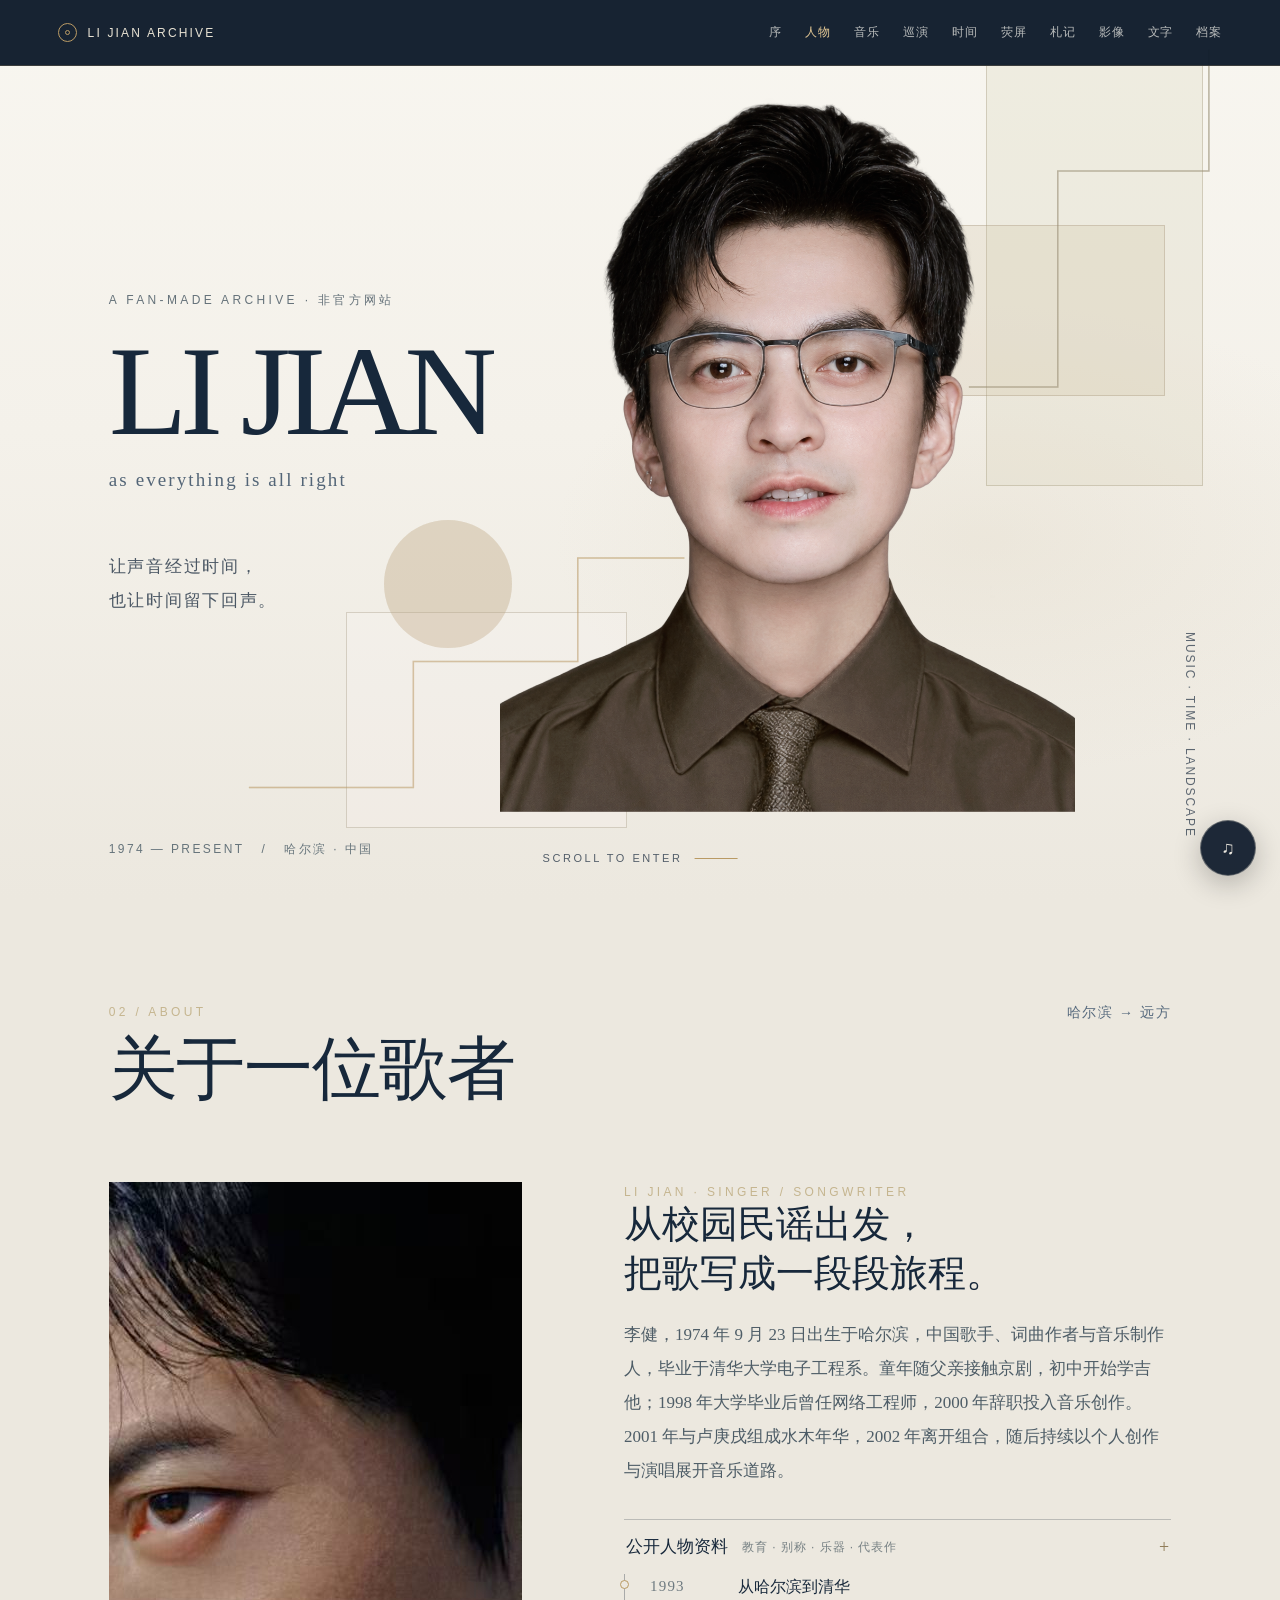
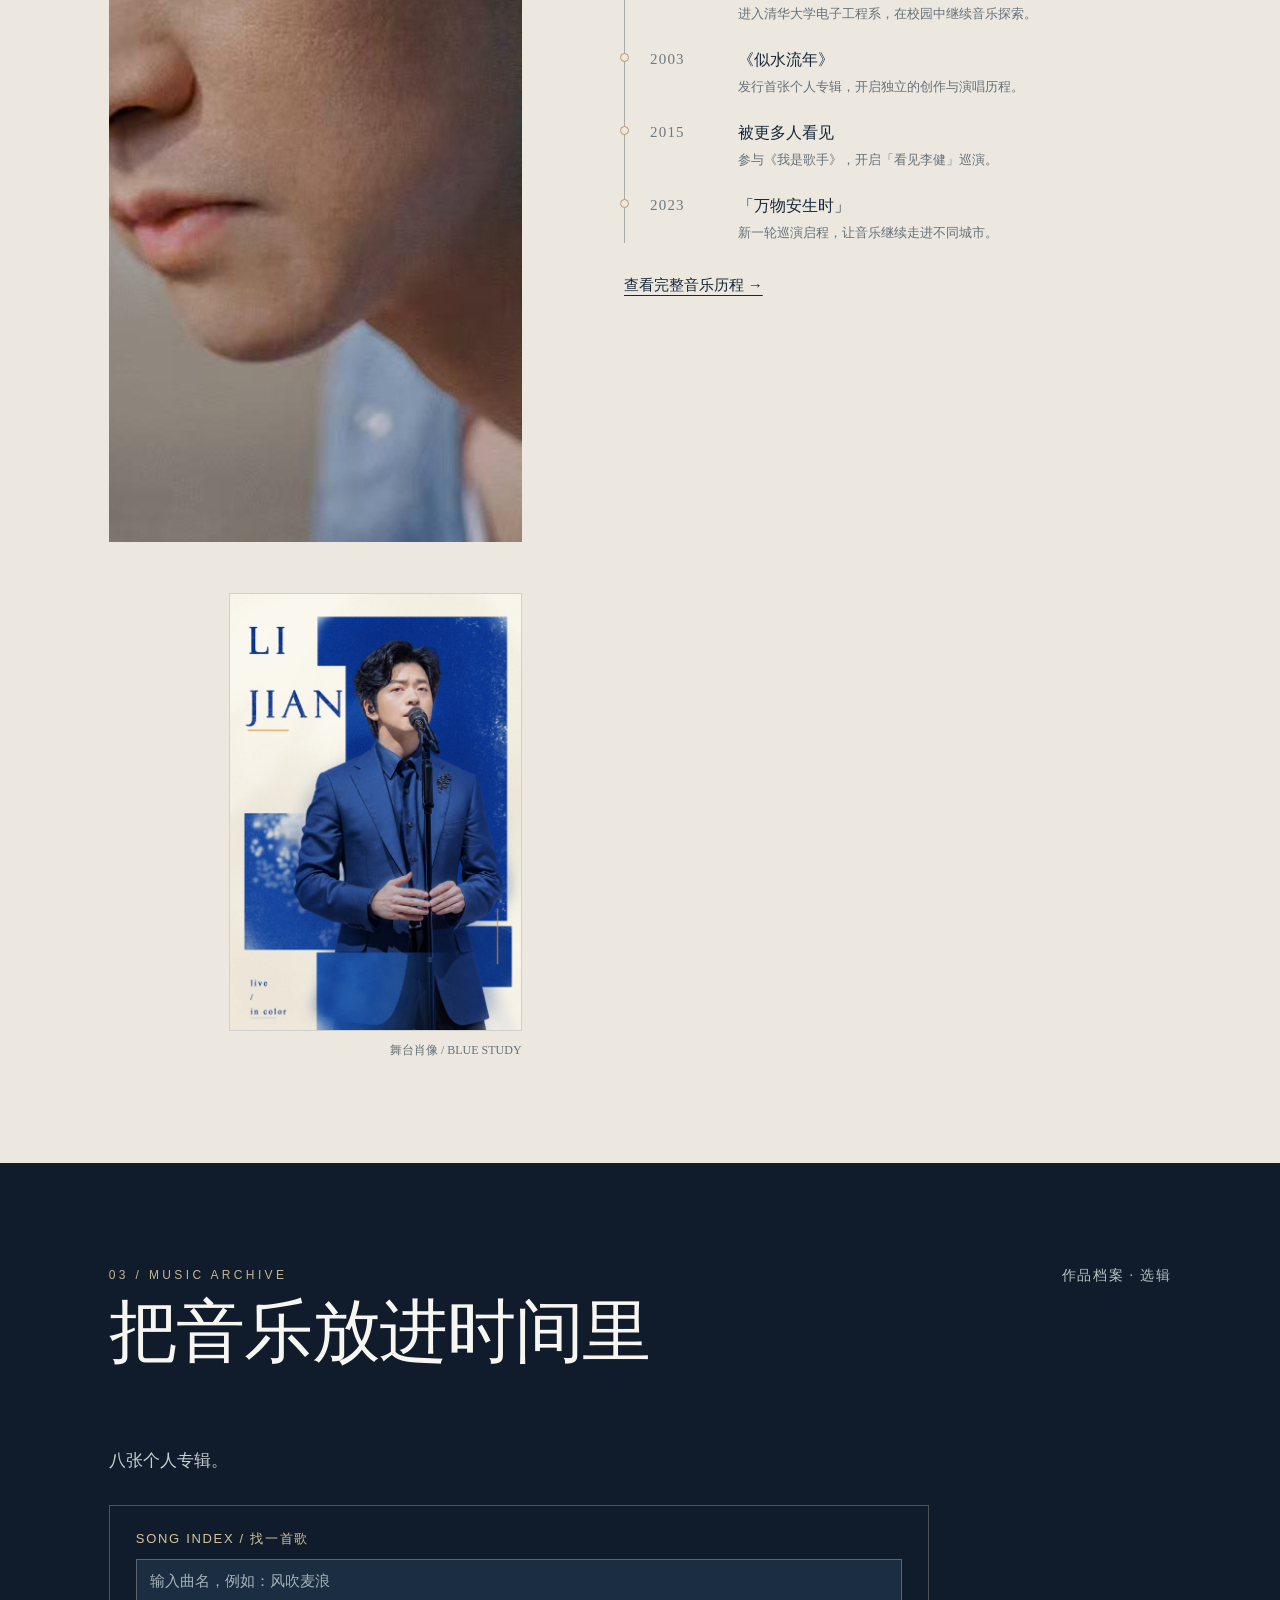
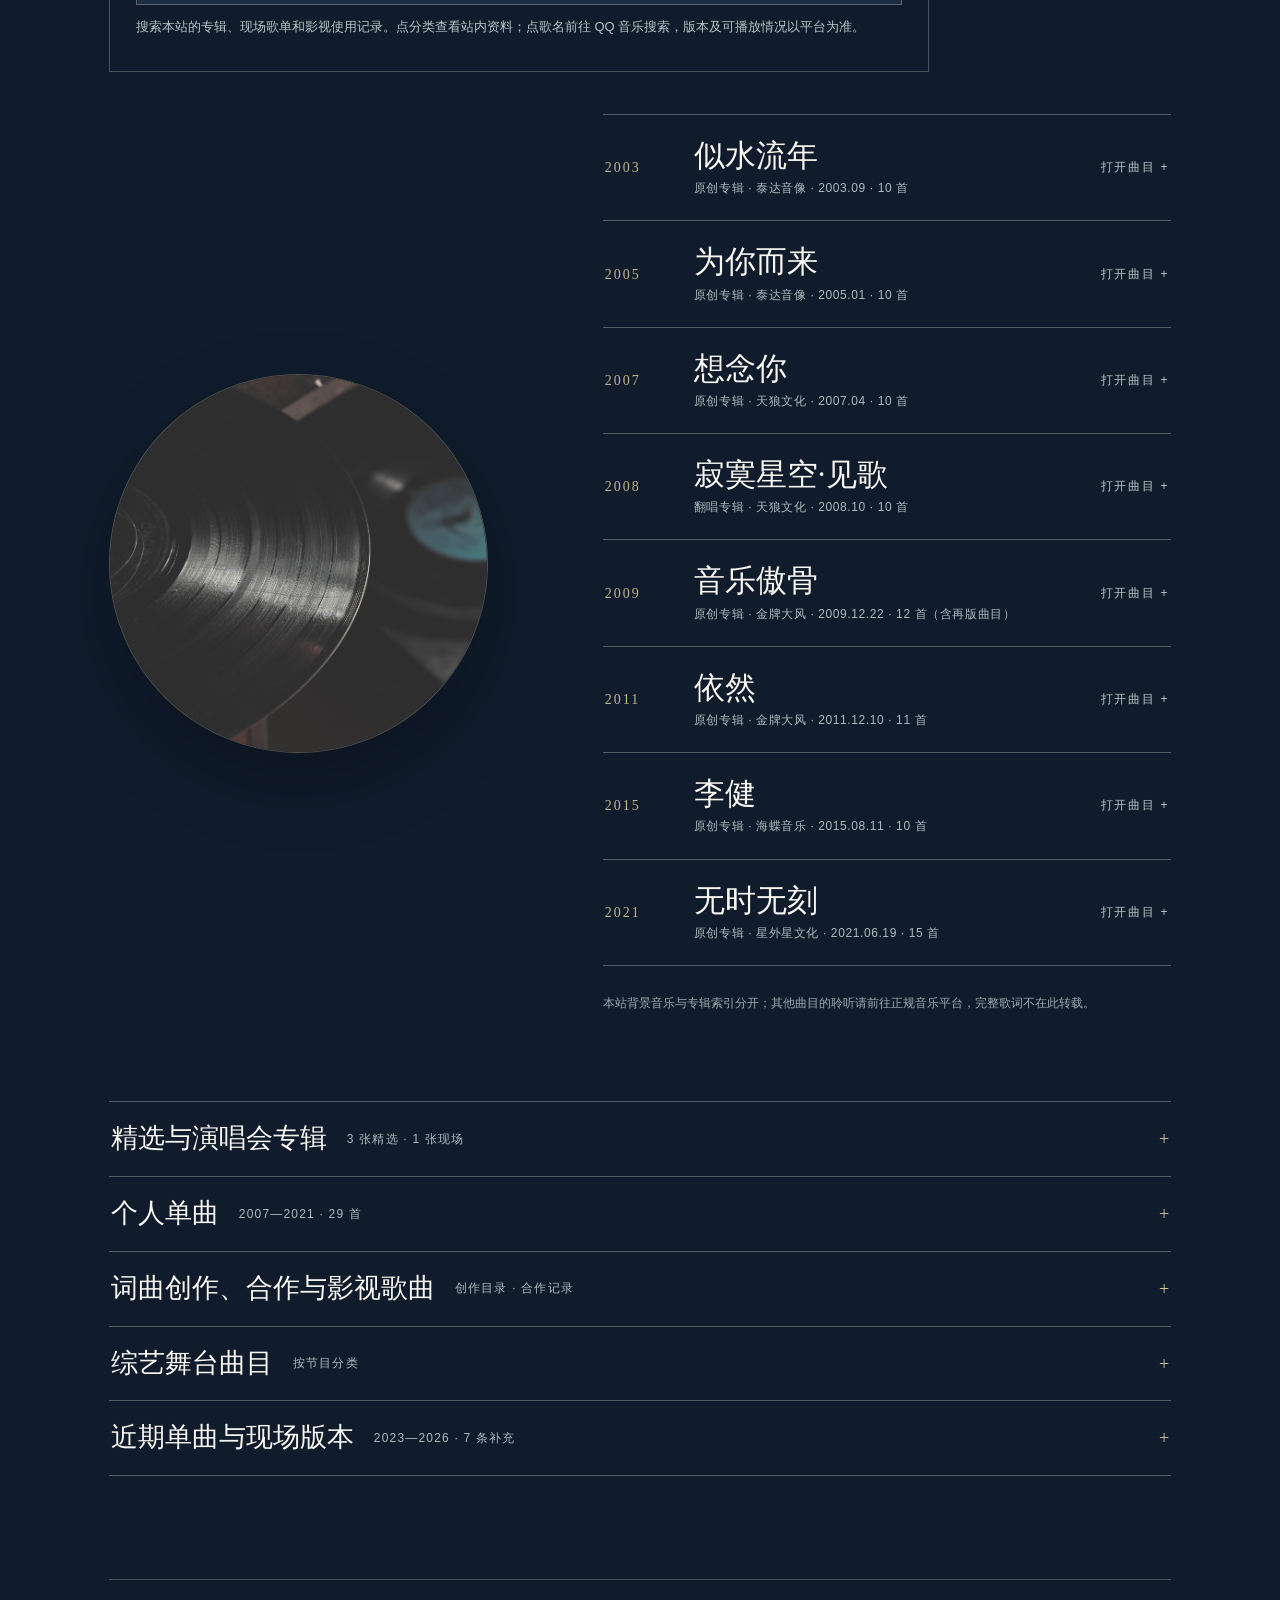
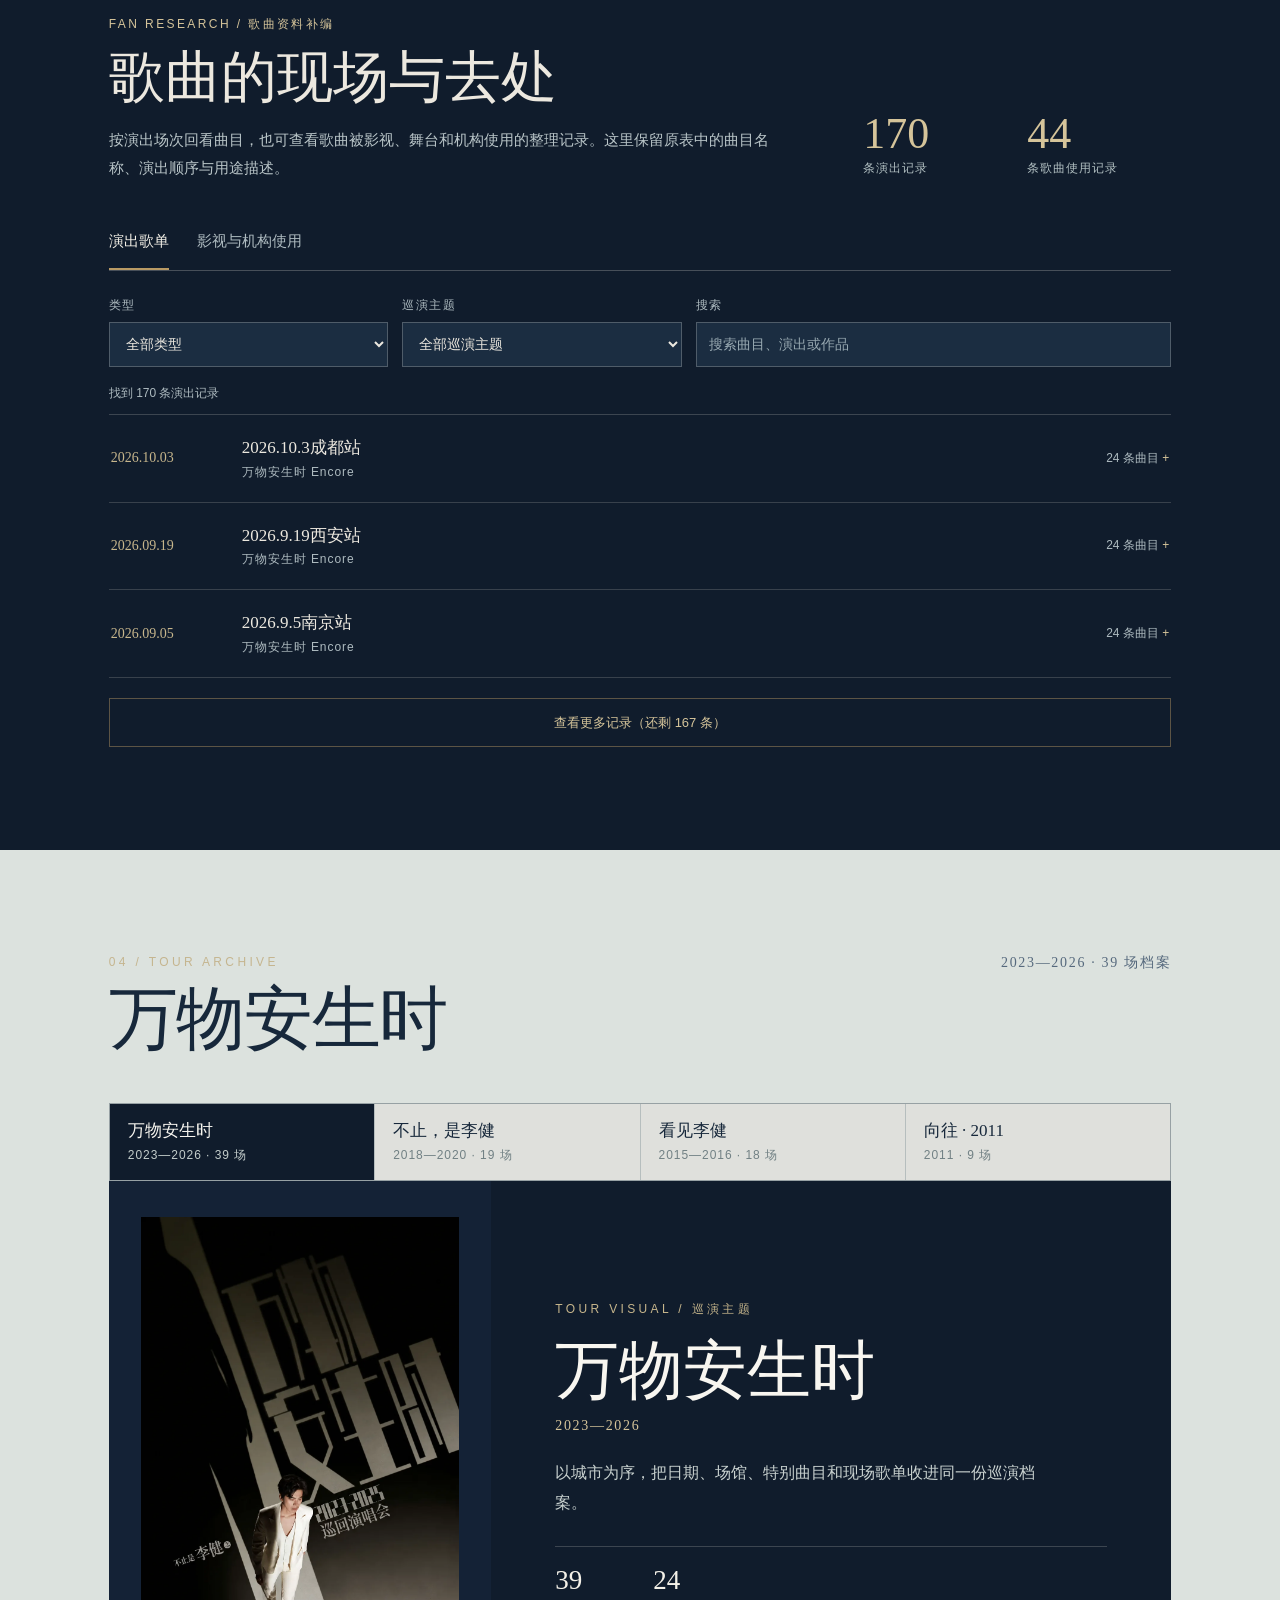
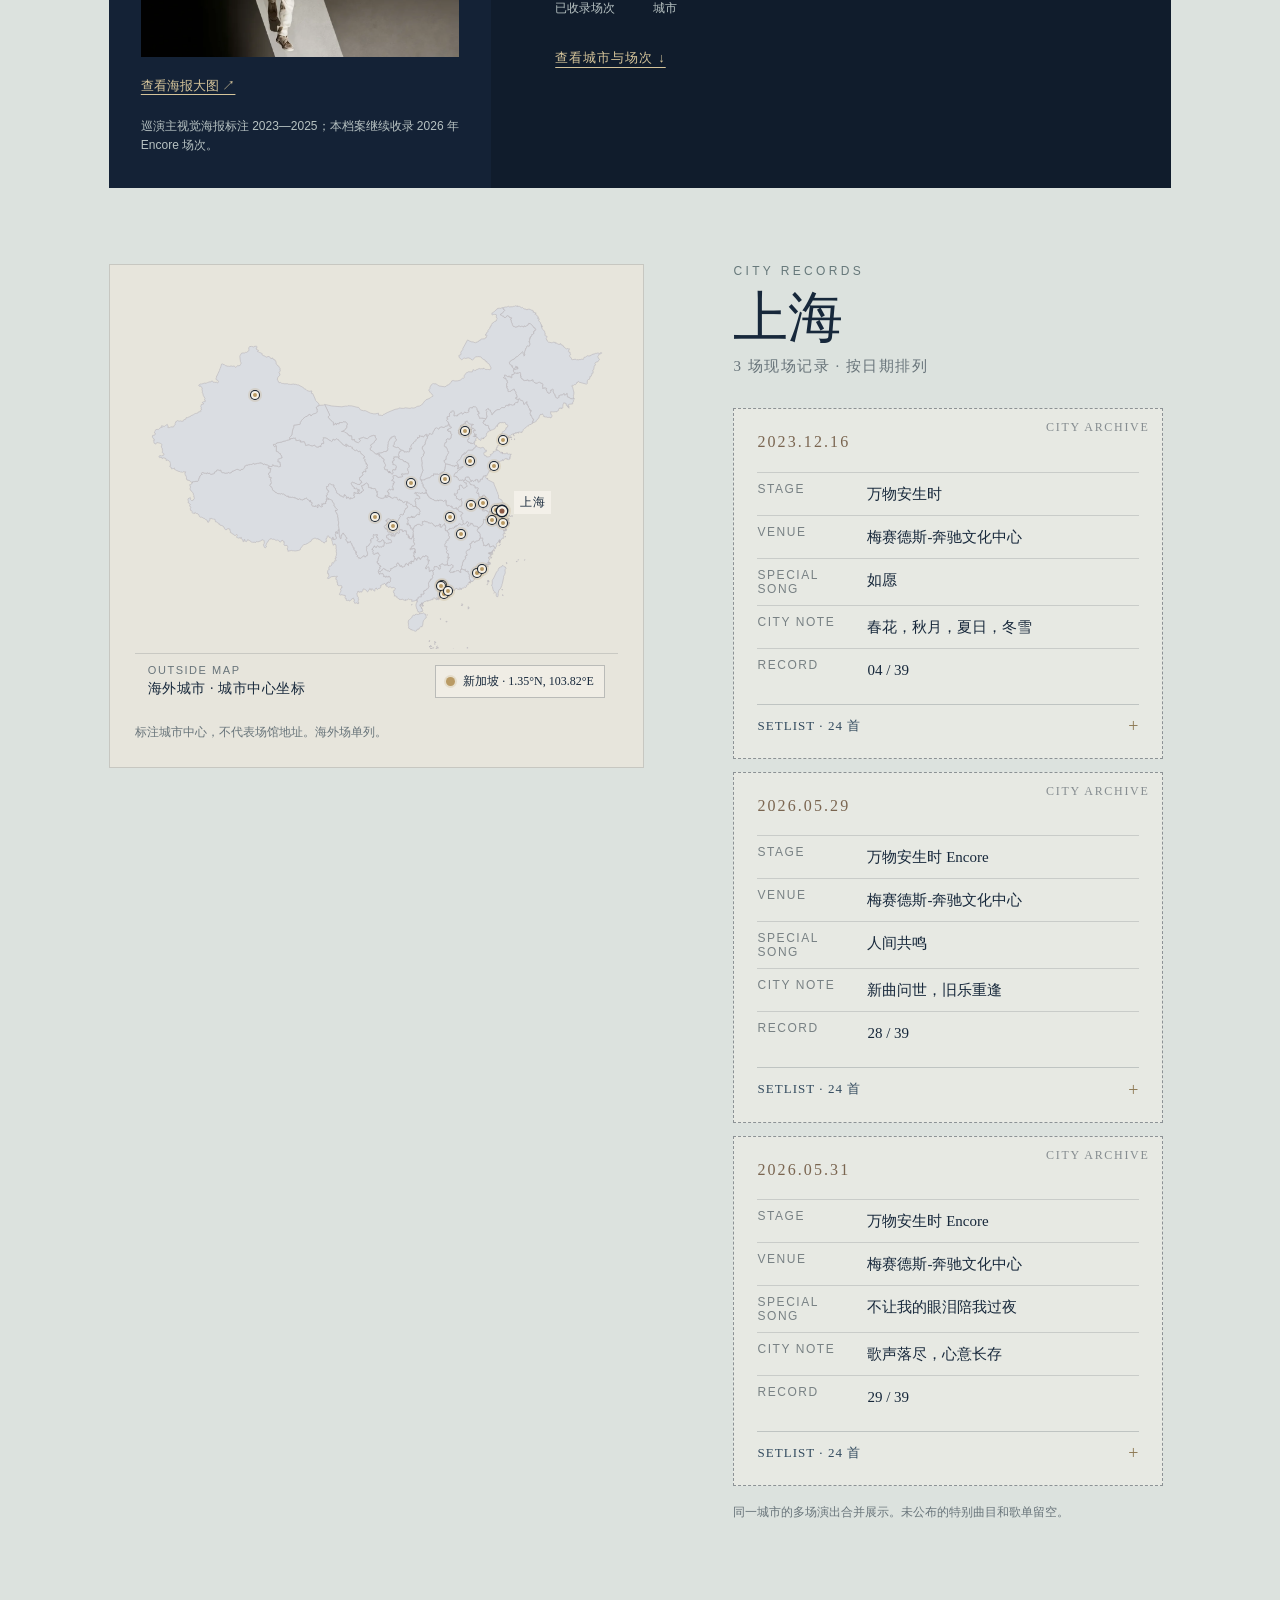
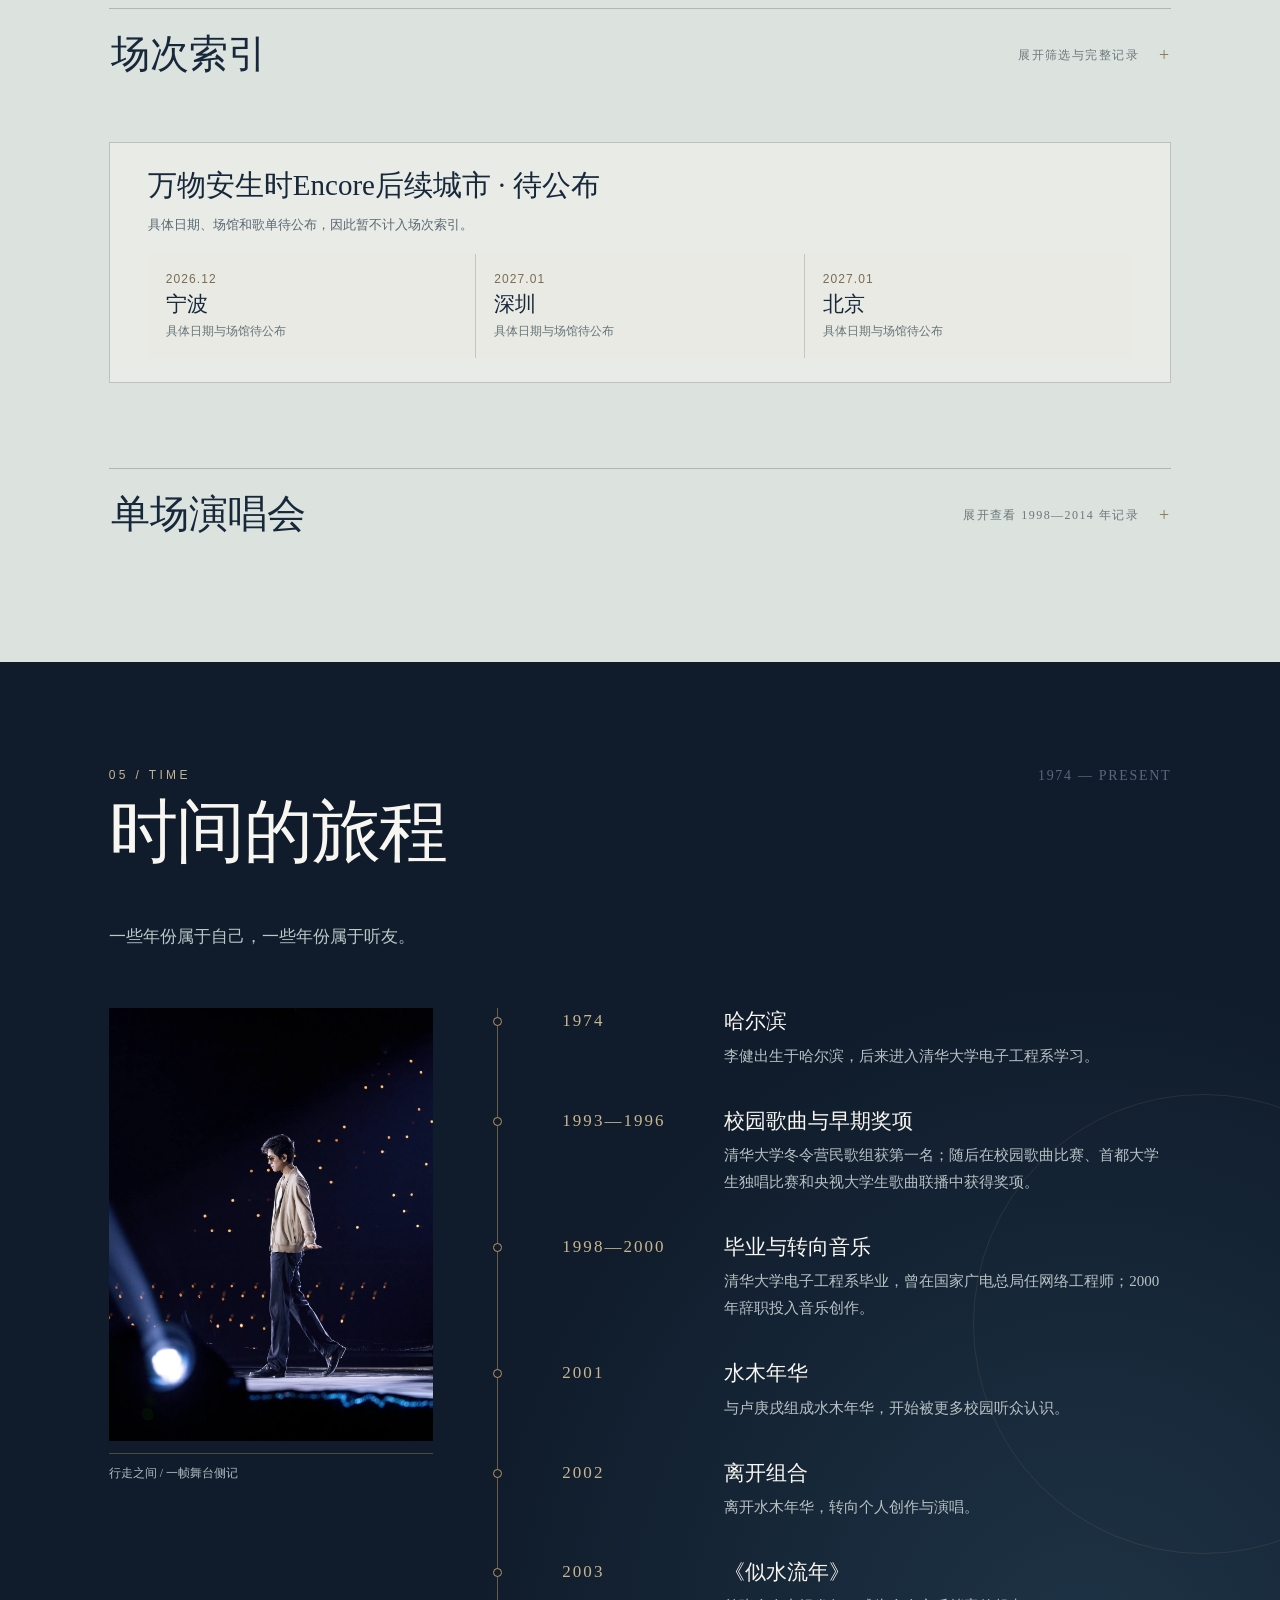
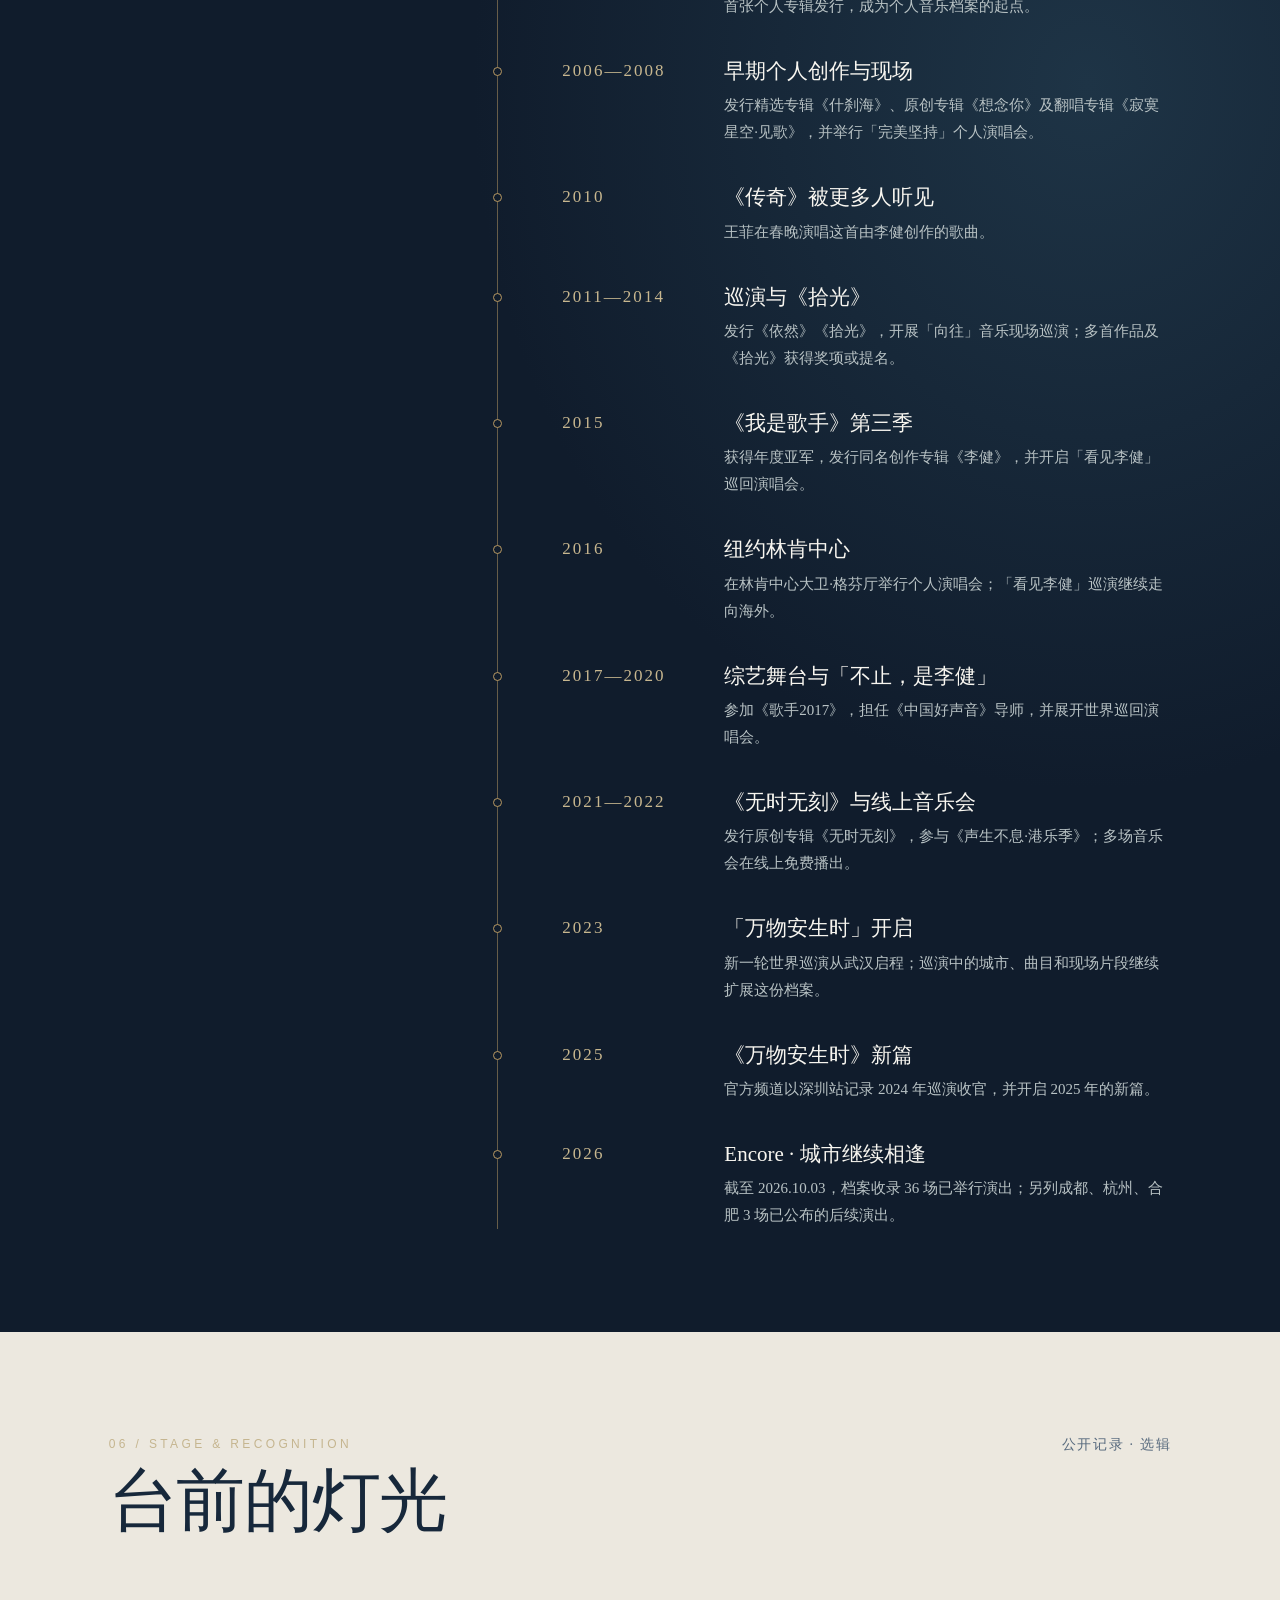
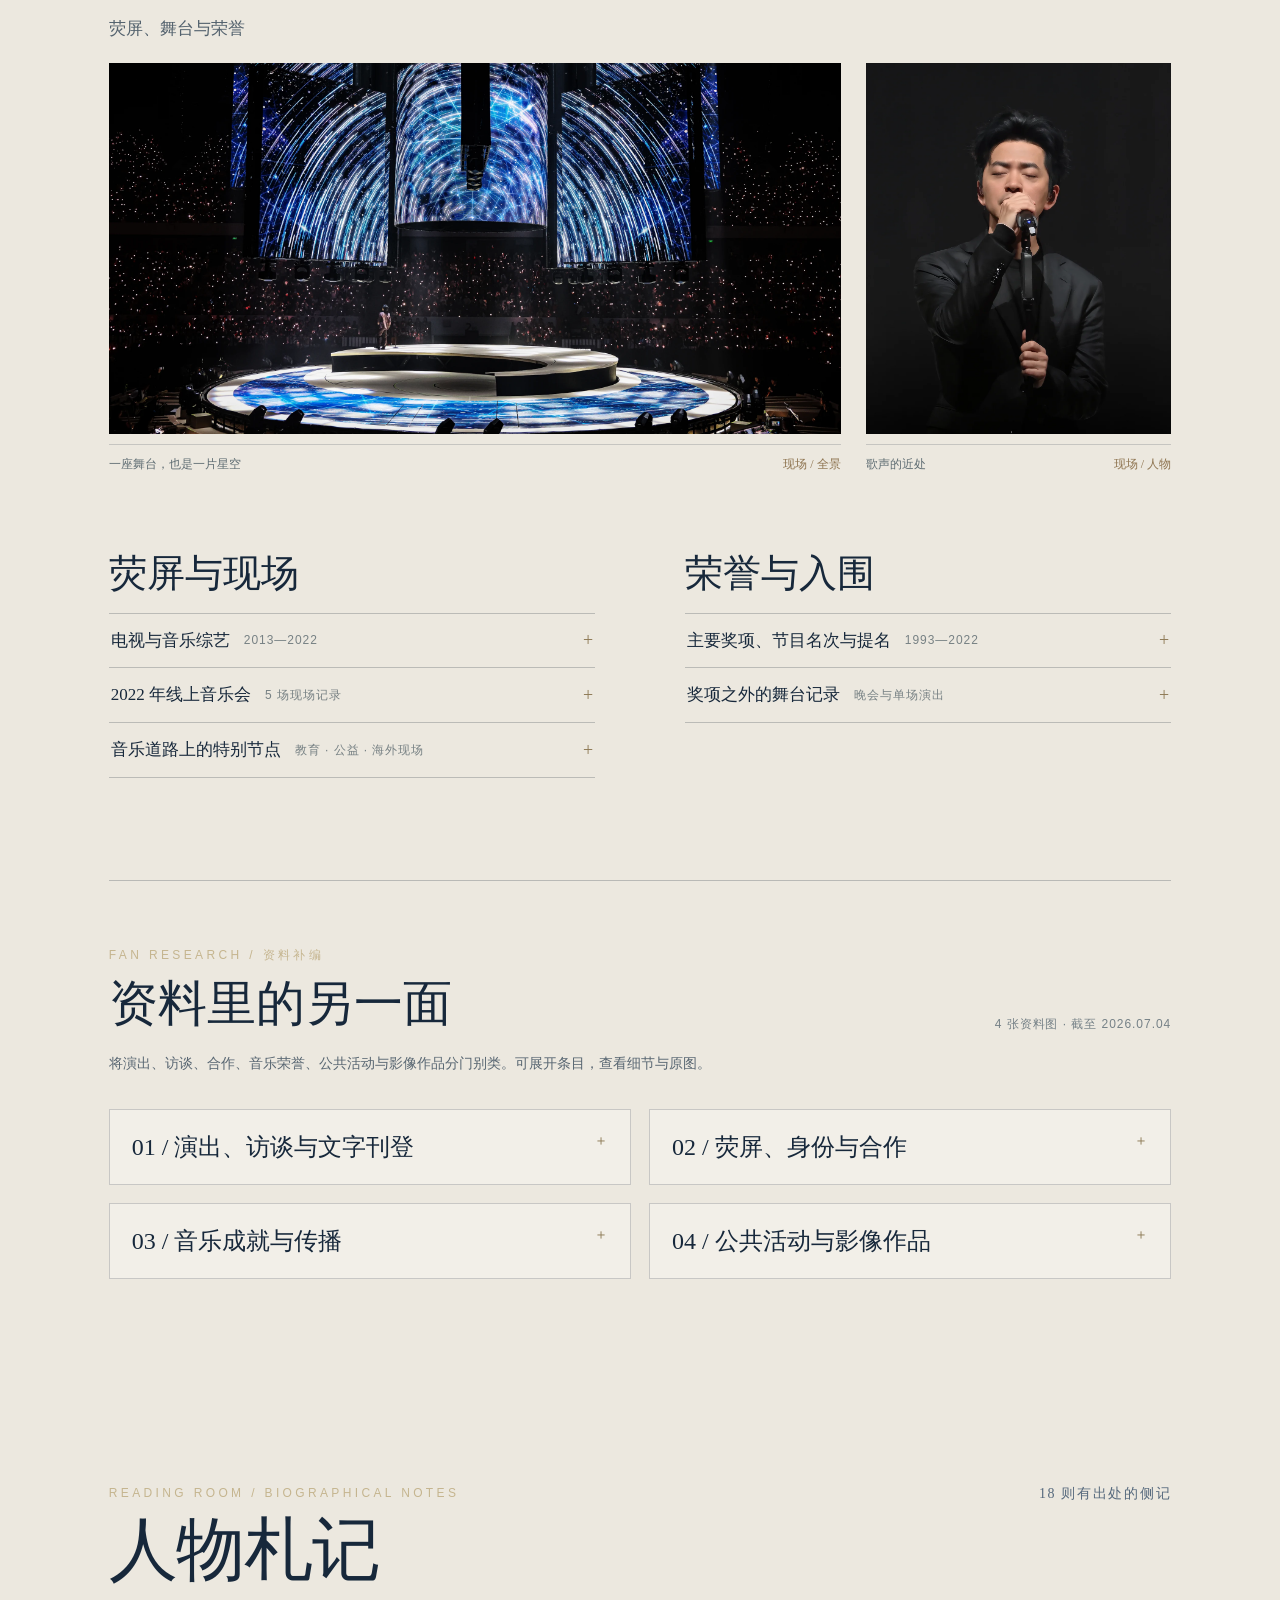
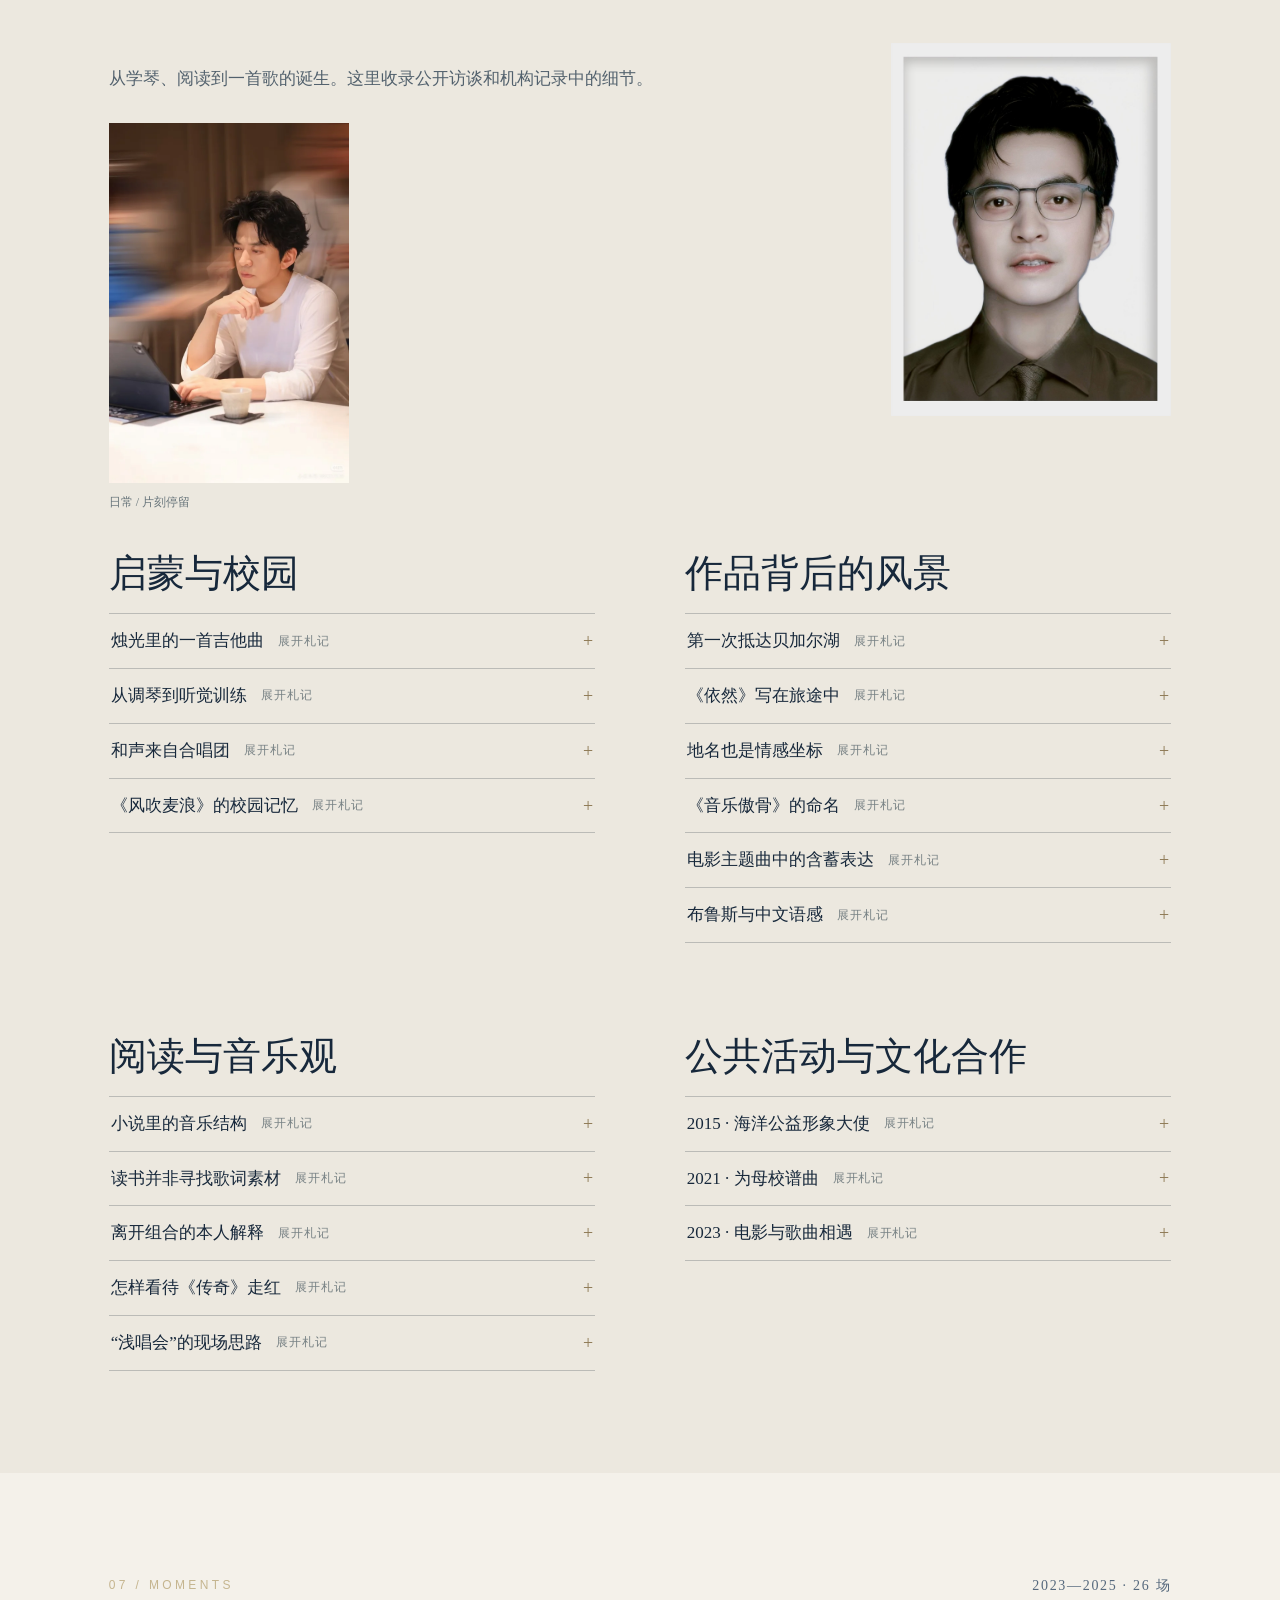
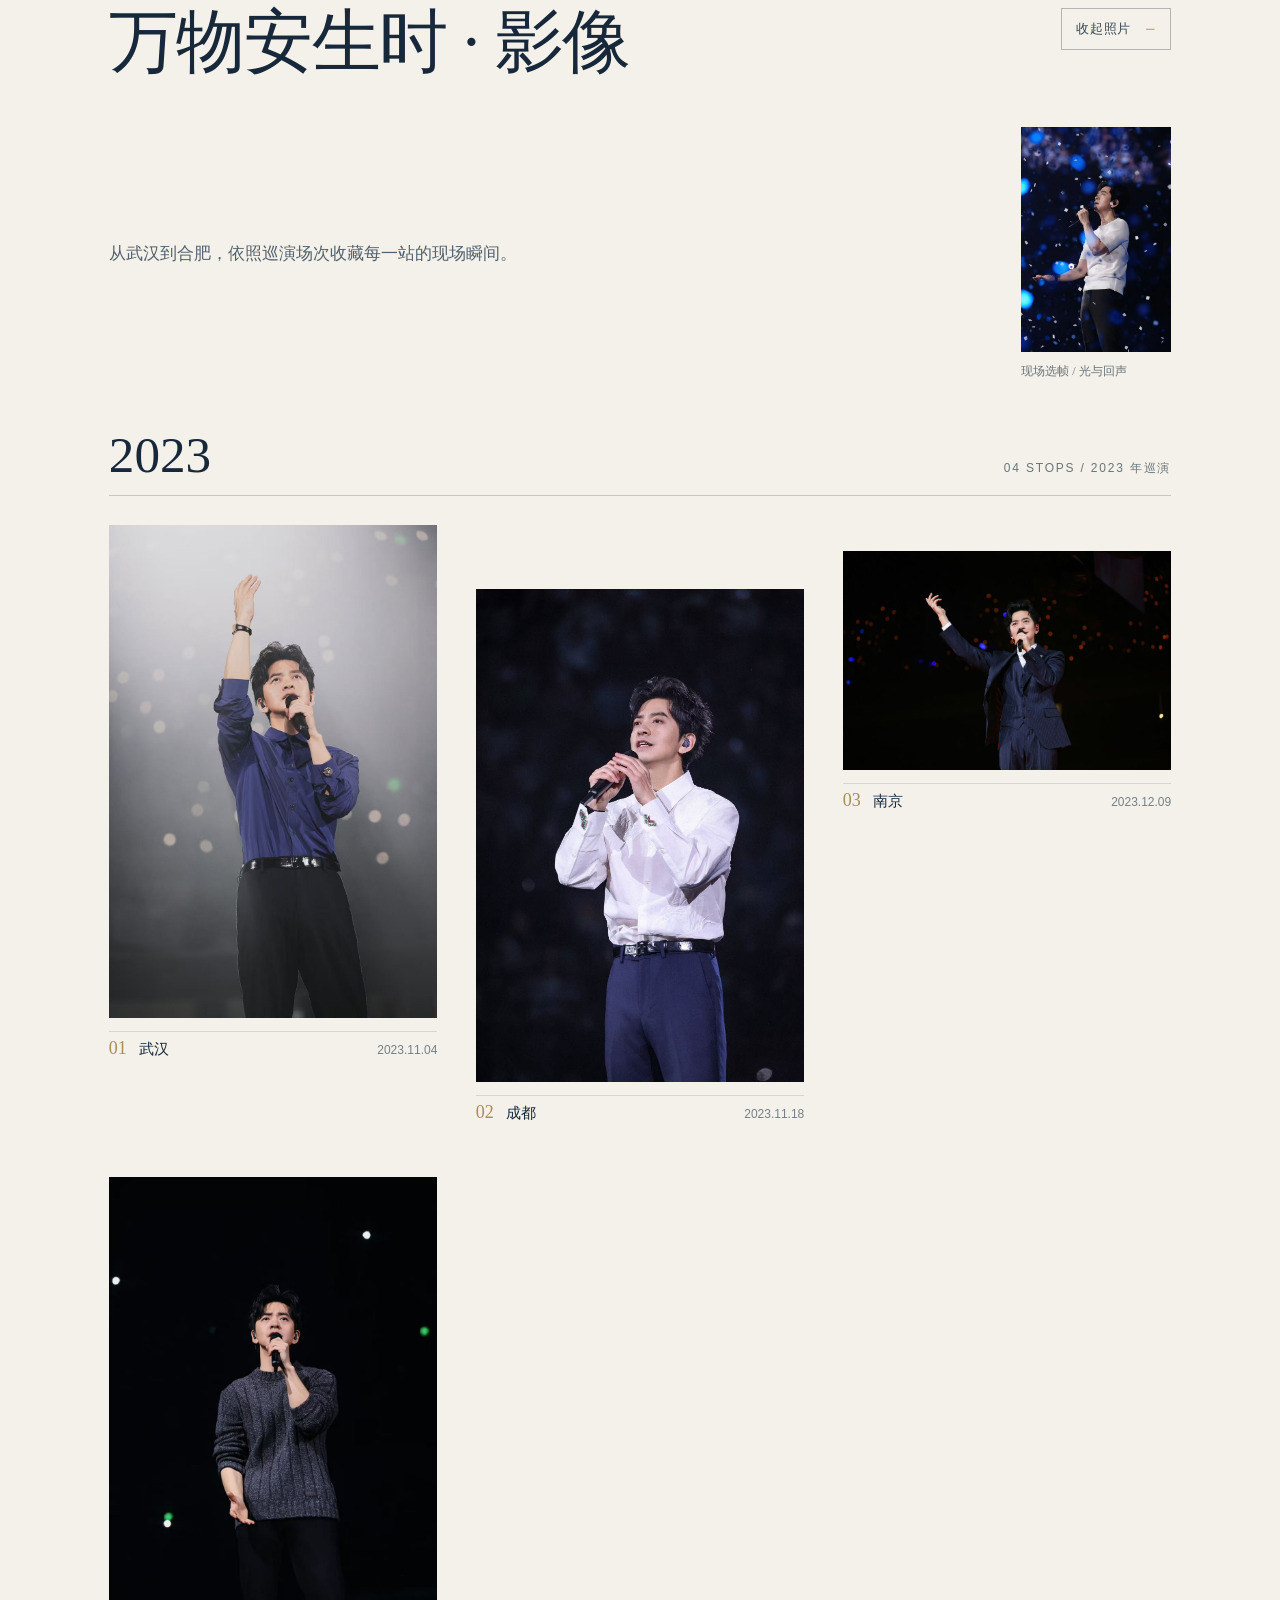
==== site/index.html @ e947bae2 "Replace stage portrait with supplied Xian photo" ====
<!doctype html>
<html lang="zh-CN">
<head>
  <meta charset="utf-8">
  <meta name="viewport" content="width=device-width, initial-scale=1">
  <meta name="theme-color" content="#101c2c">
  <meta name="description" content="李健 · 音乐与时间档案馆。以音乐、时间、城市与影像为线索的非官方档案。">
  <link rel="canonical" href="https://link5268.github.io/li-jian-music-archive/">
  <title>李健 · 音乐与时间档案馆</title>
  <link rel="icon" type="image/svg+xml" href="data:image/svg+xml,%3Csvg xmlns='http://www.w3.org/2000/svg' viewBox='0 0 48 48'%3E%3Crect width='48' height='48' rx='24' fill='%23101c2c'/%3E%3Cpath d='M14 13v22h20M14 24h15' fill='none' stroke='%23d5c49a' stroke-width='2'/%3E%3C/svg%3E">
  <style>
    :root {
      color-scheme: light;
      --night: #101c2c;
      --night-soft: #18283b;
      --blue-gray: #56697d;
      --mist: #8ea5a3;
      --paper: #ece8df;
      --paper-light: #f4f1ea;
      --gold: #b99a64;
      --white: #f8f6f0;
      --ink: #17283b;
      --serif: "Cormorant Garamond", "Bodoni MT", "Times New Roman", "Noto Serif SC", "Songti SC", serif;
      --sans: "Aptos", "Segoe UI", "Noto Sans SC", "Microsoft YaHei", sans-serif;
      --gutter: clamp(24px, 8.5vw, 138px);
      --nav-height: 66px;
    }
    *, *::before, *::after { box-sizing: border-box; }
    html { scroll-behavior: smooth; scroll-padding-top: var(--nav-height); }
    body { margin: 0; color: var(--ink); background: var(--paper); font-family: var(--sans); overflow-x: hidden; }
    img { display: block; max-width: 100%; }
    a { color: inherit; }
    button { font: inherit; }
    :focus-visible { outline: 2px solid var(--gold); outline-offset: 4px; }
    .skip-link { position: fixed; z-index: 120; top: -60px; left: 16px; padding: 12px 16px; background: var(--paper); color: var(--ink); }
    .skip-link:focus { top: 12px; }
    .topline { position: fixed; z-index: 100; top: 0; left: 0; right: 0; min-height: 66px; display: flex; align-items: center; justify-content: space-between; gap: 24px; padding: 0 clamp(18px, 4.5vw, 72px); color: var(--white); background: rgba(16,28,44,.97); border-bottom: 1px solid rgba(185,154,100,.22); }
    .brand { display: inline-flex; align-items: center; gap: 11px; flex: 0 0 auto; color: #e9e3d4; text-decoration: none; font-size: 12px; letter-spacing: .18em; text-transform: uppercase; }
    .brand-mark { position: relative; width: 19px; height: 19px; border: 1px solid var(--gold); border-radius: 50%; }
    .brand-mark::after { content: ""; position: absolute; left: 6px; top: 6px; width: 5px; height: 5px; border: 1px solid var(--gold); border-radius: 50%; }
    .topline nav { display: flex; align-items: center; justify-content: flex-end; gap: clamp(12px, 1.8vw, 27px); overflow-x: auto; scrollbar-width: none; }
    .topline nav::-webkit-scrollbar { display: none; }
    .topline nav a { flex: 0 0 auto; color: rgba(248,246,240,.72); text-decoration: none; font-size: 12px; letter-spacing: .08em; transition: color .25s ease; }
    .topline nav a:hover, .topline nav a[aria-current="location"] { color: #e5c995; }
    .nav-toggle { display: none; }

    .hero { position: relative; isolation: isolate; min-height: 100svh; display: grid; grid-template-columns: 1fr; overflow: hidden; color: var(--ink); background: radial-gradient(ellipse at 77% 60%,rgba(218,207,184,.26),transparent 31%),linear-gradient(180deg,#f8f6f0 0%,#f4f1ea 48%,var(--paper) 100%); }
    .hero::after { display: none; }
    .hero-copy { position: relative; z-index: 3; display: flex; flex-direction: column; justify-content: center; padding: 110px 12px 100px var(--gutter); }
    .eyebrow, .section-kicker { color: #c5b58f; font-size: 12px; letter-spacing: .28em; text-transform: uppercase; }
    .hero h1 { margin: 30px 0 20px; font: 400 clamp(68px,10vw,148px)/.82 var(--serif); letter-spacing: -.055em; }
.hero-title-text {
  display: inline-block;
}

.shared-motion-ready .hero-title-text {
  opacity: 0;
}

.shared-motion-word {
  position: fixed;
  z-index: 120;
  top: 0;
  left: 0;
  margin: 0;
  color: var(--ink);
  white-space: nowrap;
  pointer-events: none;
  transform-origin: top left;
  will-change: transform;
}
    .hero .eyebrow { color: #65727a; }
    .hero-subtitle { margin: 0; color: #536577; font: 300 clamp(16px,1.5vw,19px)/1.7 var(--serif); letter-spacing: .11em; }
    .hero-cn { max-width: 390px; margin: 54px 0 0; color: rgba(23,40,59,.76); font: 300 17px/2 var(--serif); letter-spacing: .1em; }
    .hero-date { position: absolute; bottom: 42px; left: var(--gutter); color: #66747b; font-size: 12px; letter-spacing: .2em; }
    .hero-ornament { position: absolute; z-index: 1; inset: 0; overflow: hidden; pointer-events: none; }
    .hero-ornament svg { position: absolute; inset: 0; width: 100%; height: 100%; }
    .hero-ornament path { fill: none; stroke: rgba(142,129,103,.34); stroke-width: 1.5; vector-effect: non-scaling-stroke; stroke-dasharray: 1; stroke-dashoffset: 1; animation: hero-route-in 1.7s cubic-bezier(.22,.7,.2,1) forwards; }
    .hero-ornament path:nth-child(2) { stroke: rgba(185,154,100,.34); animation-delay: .18s; }
    .hero-ornament__block { position: absolute; display: block; border: 1.5px solid rgba(142,129,103,.18); opacity: 0; animation: hero-block-in 1.2s cubic-bezier(.2,.75,.2,1) forwards; }
    .hero-ornament__block--tall { top: 7%; right: 6%; width: 17%; height: 47%; background: rgba(224,215,196,.19); animation-delay: .08s; }
    .hero-ornament__block--wash { top: 25%; right: 9%; width: 34%; height: 19%; background: rgba(200,185,157,.12); animation-name: hero-block-from-left; animation-delay: .23s; }
    .hero-ornament__block--frame { bottom: 8%; left: 27%; width: 22%; height: 24%; background: rgba(248,246,240,.12); animation-name: hero-block-from-bottom; animation-delay: .32s; }
    .hero-ornament__circle { position: absolute; left: 30%; bottom: 28%; width: clamp(64px,10vw,142px); aspect-ratio: 1; border-radius: 50%; background: rgba(190,168,132,.22); opacity: 0; transform: scale(.62); animation: hero-circle-in 1.25s cubic-bezier(.2,.75,.2,1) .2s forwards; }
    @keyframes hero-route-in { to { stroke-dashoffset: 0; } }
    @keyframes hero-block-in { from { opacity: 0; transform: translateY(-32px); } to { opacity: 1; transform: translateY(0); } }
    @keyframes hero-block-from-left { from { opacity: 0; transform: translateX(-42px); } to { opacity: 1; transform: translateX(0); } }
    @keyframes hero-block-from-bottom { from { opacity: 0; transform: translateY(36px); } to { opacity: 1; transform: translateY(0); } }
    @keyframes hero-circle-in { to { opacity: 1; transform: scale(1); } }
    .hero-photo { position: absolute; z-index: 2; inset: 0; min-height: 100svh; margin: 0; overflow: hidden; }
    .hero-photo::before { content: none; }
    .hero-photo img { position: absolute; inset: auto clamp(9%,16vw,245px) 3% auto; width: auto; height: 85%; max-width: none; object-fit: contain; object-position: right bottom; transform: translateY(-8%); filter: none; }
    .photo-credit { position: absolute; z-index: 3; left: 22px; bottom: 21px; max-width: 76%; color: rgba(248,246,240,.79); font-size: 12px; line-height: 1.6; text-shadow: 0 1px 8px rgba(0,0,0,.7); }
    .photo-credit a { text-underline-offset: 3px; }
    .hero-note { position: absolute; z-index: 3; right: 6.5%; bottom: 62px; color: rgba(23,40,59,.68); font-size: 12px; letter-spacing: .16em; writing-mode: vertical-rl; }
    .scroll-cue { position: absolute; z-index: 4; bottom: 36px; left: 50%; display: flex; align-items: center; gap: 12px; color: rgba(23,40,59,.72); text-decoration: none; font-size: 11px; letter-spacing: .23em; transform: translateX(-50%); }
    .scroll-cue::after { content: ""; width: 43px; height: 1px; background: var(--gold); }

    .archive-section { position: relative; padding: clamp(72px,8vw,112px) var(--gutter); }
    .section-paper { background: var(--paper); }
    .section-light { background: var(--paper-light); }
    .section-night { color: var(--white); background: var(--night); }
    .section-mist { color: var(--ink); background: #dce2de; }
    .section-head { display: flex; align-items: flex-start; justify-content: space-between; gap: 28px; margin-bottom: clamp(40px,6vw,82px); }
    .section-head h2 { margin: 14px 0 0; font: 400 clamp(34px,5.4vw,70px)/1.02 var(--serif); letter-spacing: -.02em; }
    .section-index { flex: 0 0 auto; color: var(--blue-gray); font: 400 14px/1.5 var(--serif); letter-spacing: .12em; }
    .section-night .section-index { color: #b9c4c4; }
    .section-intro { max-width: 620px; color: #52616d; font: 300 17px/1.9 var(--serif); }
    .section-night .section-intro { color: #c7d0d0; }

    .about-grid { display: grid; grid-template-columns: minmax(250px,.86fr) minmax(320px,1.14fr); gap: clamp(36px,8vw,128px); align-items: start; }
    .about-photo-stack { display: grid; gap: clamp(30px,4vw,54px); }
    .about-photo { margin: 0; }
    .about-photo img { width: 100%; aspect-ratio: 4/5; object-fit: cover; object-position: 100% 45%; background: #d3d0c8; }
    .about-editorial { width: min(71%,310px); margin: 0 0 0 auto; }
    .about-editorial img { width: 100%; height: auto; border: 1px solid rgba(16,28,44,.12); }
    .about-editorial figcaption { margin-top: 10px; color: #65717a; font: 12px/1.6 var(--serif); text-align: right; }
    .about-photo figcaption, .moment figcaption { margin-top: 13px; color: #5f6b70; font-size: 12px; line-height: 1.7; }
    .about-copy h3 { margin: 0 0 20px; font: 400 clamp(25px,3vw,38px)/1.3 var(--serif); }
    .about-copy > p { margin: 0 0 31px; color: #4e5d67; font: 300 17px/2 var(--serif); }
    .life-timeline { margin: 0; padding: 0 0 0 25px; border-left: 1px solid rgba(16,28,44,.3); list-style: none; }
    .life-timeline li { position: relative; display: grid; grid-template-columns: 70px 1fr; gap: 18px; padding: 0 0 23px; }
    .life-timeline li:last-child { padding-bottom: 0; }
    .life-timeline li::before { content: ""; position: absolute; left: -30px; top: 6px; width: 9px; height: 9px; border: 1px solid var(--gold); border-radius: 50%; background: var(--paper); }
    .life-timeline time { color: #6e7a80; font: 400 15px/1.6 var(--serif); letter-spacing: .08em; }
    .life-timeline strong { display: block; color: var(--ink); font: 400 16px/1.6 var(--serif); }
    .life-timeline span { display: block; margin-top: 3px; color: #65717a; font-size: 13px; line-height: 1.65; }
    .life-timeline-link { display: inline-flex; align-items: center; min-height: 44px; margin-top: 20px; color: var(--ink); font: 15px/1.6 var(--serif); text-underline-offset: 5px; }

    .music-layout { display: grid; grid-template-columns: minmax(245px,.8fr) minmax(360px,1.2fr); gap: clamp(42px,9vw,140px); align-items: center; }
    .vinyl-figure { margin: 0; }
    .vinyl-frame { width: min(100%,410px); aspect-ratio: 1; margin: 0 auto; overflow: hidden; border: 1px solid rgba(185,154,100,.35); border-radius: 50%; background: #172638; box-shadow: 0 28px 70px rgba(0,0,0,.25); }
    .vinyl-frame img { width: 100%; height: 100%; object-fit: cover; object-position: 8% 50%; border-radius: inherit; }
    .vinyl-figure figcaption { max-width: 420px; margin: 18px auto 0; color: #9eaaae; font-size: 12px; line-height: 1.7; text-align: center; }
    .vinyl-figure a { color: #d5c49a; }
    .music-layout:has(.album-detail:hover) .vinyl-frame img, .vinyl-frame:hover img { animation: slow-turn 16s linear infinite; }
    @keyframes slow-turn { to { transform: rotate(360deg); } }
    .album-archive { min-width: 0; border-top: 1px solid rgba(236,232,223,.3); }
    .album-detail { border-bottom: 1px solid rgba(236,232,223,.3); }
    .album-detail summary { display: grid; grid-template-columns: 72px minmax(0,1fr) auto; align-items: center; gap: 17px; padding: 22px 2px; cursor: pointer; list-style: none; }
    .album-detail summary > span { min-width: 0; }
    .album-detail summary::-webkit-details-marker { display: none; }
    .album-year { color: #c2b38f; font: 400 14px/1.5 var(--serif); letter-spacing: .14em; }
    .album-title { display: block; overflow-wrap: anywhere; color: var(--white); font: 400 clamp(20px,2.6vw,31px)/1.2 var(--serif); }
    .album-kind { display: block; margin-top: 5px; color: #aeb9bd; font-size: 12px; line-height: 1.6; letter-spacing: .05em; }
    .album-toggle { color: #b9c4c4; font-size: 12px; letter-spacing: .14em; white-space: nowrap; }
    .album-detail[open] .album-toggle::after { content: " −"; }
    .album-detail:not([open]) .album-toggle::after { content: " +"; }
    .track-list { display: grid; grid-template-columns: 1fr 1fr; column-gap: 30px; margin: 0; padding: 2px 0 23px; list-style: none; }
    .track-list li { display: flex; gap: 11px; padding: 8px 0; color: #d7dcda; border-bottom: 1px solid rgba(236,232,223,.11); font: 300 15px/1.5 var(--serif); }
    .track-list li span { color: #8ea5a3; font-size: 12px; }
    .album-link { display: inline-block; margin: 0 0 25px; color: #d5c49a; font-size: 12px; text-underline-offset: 4px; }
    .rights-note { margin: 27px 0 0; color: #9eaaae; font-size: 12px; line-height: 1.7; }
    .music-additions { margin-top: clamp(50px,7vw,88px); border-top: 1px solid rgba(236,232,223,.3); }
    .music-fold { border-bottom: 1px solid rgba(236,232,223,.3); }
    .music-fold > summary { display: flex; align-items: center; gap: 20px; padding: 20px 2px; color: var(--white); cursor: pointer; list-style: none; }
    .music-fold > summary::-webkit-details-marker { display: none; }
    .music-fold > summary::after { content: "+"; margin-left: auto; color: #d5c49a; font: 18px/1 var(--serif); }
    .music-fold[open] > summary::after { content: "−"; }
    .music-fold > summary strong { font: 400 clamp(19px,2.2vw,27px)/1.25 var(--serif); }
    .music-fold > summary span { color: #aeb9bd; font-size: 12px; letter-spacing: .1em; }
    .music-fold-content { padding: 0 0 25px; color: #d7dcda; font: 300 14px/1.8 var(--serif); }
    .music-fold-content h3 { margin: 24px 0 8px; color: #d5c49a; font: 400 17px/1.5 var(--serif); }
    .music-fold-content h3:first-child { margin-top: 0; }
    .music-grid-records { display: grid; grid-template-columns: repeat(2,minmax(0,1fr)); gap: 24px 38px; }
    .music-record { padding-top: 11px; border-top: 1px solid rgba(236,232,223,.18); }
    .music-record strong { color: var(--white); font: 400 17px/1.5 var(--serif); }
    .music-record small { display: block; margin: 3px 0 8px; color: #aeb9bd; font: 12px/1.5 var(--sans); }
    .music-record ol { margin: 0; padding-left: 22px; columns: 2; column-gap: 24px; }
    .music-record li { break-inside: avoid; padding: 2px 0; }
    .archive-lines { margin: 0; padding: 0; list-style: none; }
    .archive-lines li { display: grid; grid-template-columns: 98px minmax(130px,.7fr) minmax(0,1.3fr); gap: 15px; padding: 7px 0; border-bottom: 1px solid rgba(236,232,223,.12); }
    .archive-lines time { color: #aeb9bd; font-size: 12px; }
    .archive-lines strong { color: var(--white); font-weight: 400; }
    .archive-lines span { color: #bfc8c6; }
    .stage-song-list { display: grid; grid-template-columns: repeat(2,minmax(0,1fr)); gap: 5px 30px; margin: 0; padding: 0; list-style: none; }
    .stage-song-list li { padding: 5px 0; border-bottom: 1px solid rgba(236,232,223,.12); }

    .tour-layout { display: grid; grid-template-columns: minmax(320px,1.1fr) minmax(280px,.9fr); gap: clamp(35px,7vw,105px); align-items: start; }
    .map-card { position: relative; margin: 0; padding: 25px; background: #e7e5dc; border: 1px solid rgba(16,28,44,.15); }
    .map-stage { position: relative; width: 100%; max-width: 560px; aspect-ratio: 1000/744; margin: 0 auto; }
    .map-base { position: absolute; inset: 0; width: 100%; height: 100%; object-fit: contain; opacity: .82; filter: sepia(.08) hue-rotate(165deg) saturate(.7); }
    .city-pin { position: absolute; z-index: 2; left: var(--x); top: var(--y); display: grid; place-items: center; width: 36px; height: 36px; padding: 0; border: 0; color: var(--ink); background: transparent; cursor: pointer; transform: translate(-50%,-50%); }
    .city-pin .pin-dot { width: 8px; height: 8px; border: 2px solid #f6f1e6; border-radius: 50%; background: var(--gold); box-shadow: 0 0 0 1px var(--night), 0 0 0 3px rgba(185,154,100,.2); transition: transform .2s ease, background .2s ease; }
    .city-pin[aria-pressed="true"] { z-index: 5; }
    .city-pin[aria-pressed="true"] .pin-dot, .city-pin:hover .pin-dot { transform: scale(1.28); background: #8b5946; }
    .city-pin .pin-label { position: absolute; left: calc(50% + var(--label-x,12px)); top: calc(50% + var(--label-y,-10px)); padding: 3px 6px; color: var(--ink); background: rgba(244,241,234,.96); font-size: 12px; letter-spacing: .04em; white-space: nowrap; opacity: 0; transform: translateY(3px); transition: opacity .18s ease, transform .18s ease; pointer-events: none; }
    .map-city-picker { display: none; }
    .city-pin[aria-pressed="true"] .pin-label, .city-pin:hover .pin-label, .city-pin:focus-visible .pin-label { opacity: 1; transform: translateY(0); }
    .city-pin:focus-visible { outline: 2px solid var(--night); outline-offset: 5px; }
    .map-card figcaption { display: flex; justify-content: space-between; gap: 15px; margin-top: 15px; color: #68747a; font-size: 12px; line-height: 1.6; }
    .map-card figcaption a { text-underline-offset: 3px; }
    .tour-themes { display: grid; grid-template-columns: repeat(4,minmax(0,1fr)); gap: 1px; margin: -28px 0 0; background: rgba(16,28,44,.18); border: 1px solid rgba(16,28,44,.18); }
    .tour-theme { min-height: 76px; display: flex; flex-direction: column; justify-content: center; gap: 6px; padding: 15px 18px; border: 0; color: var(--ink); background: rgba(244,241,234,.68); text-align: left; cursor: pointer; transition: color .2s ease, background .2s ease; }
    .tour-theme strong { font: 400 17px/1.2 var(--serif); }
    .tour-theme small { color: #718084; font-size: 12px; letter-spacing: .08em; }
    .tour-theme[aria-pressed="true"] { color: var(--white); background: var(--night); }
    .tour-theme[aria-pressed="true"] small { color: #c3cdcb; }
    .tour-poster-feature { display: grid; grid-template-columns: minmax(250px,.72fr) minmax(320px,1.28fr); margin: 0 0 clamp(44px,6vw,76px); color: var(--white); background: var(--night); }
    .tour-poster { display: flex; flex-direction: column; justify-content: center; min-width: 0; margin: 0; padding: clamp(17px,2.5vw,34px); background: #142236; }
    .tour-poster img { display: block; width: 100%; height: clamp(310px,35vw,480px); object-fit: contain; }
    .tour-poster-enlarge { display: inline-flex; align-items: center; min-height: 38px; margin-top: 5px; color: #d5c49a; font: 13px/1.5 var(--sans); text-underline-offset: 4px; }
    .tour-poster figcaption { margin-top: 13px; color: #b7c2c2; font: 12px/1.6 var(--sans); }
    .tour-poster-copy { display: flex; flex-direction: column; justify-content: center; align-items: start; padding: clamp(30px,5vw,76px); }
    .tour-poster-copy .section-kicker { color: #c7b68c; }
    .tour-poster-copy h3 { margin: 18px 0 0; font: 400 clamp(37px,5vw,69px)/1.08 var(--serif); }
    .tour-poster-period { margin: 10px 0 22px; color: #d5c49a; font: 14px/1.5 var(--serif); letter-spacing: .12em; }
    .tour-poster-description { max-width: 510px; margin: 0; color: #c8d1cf; font: 300 16px/1.85 var(--serif); }
    .tour-poster-stats { display: flex; flex-wrap: wrap; gap: 22px 38px; width: 100%; margin: 29px 0 0; padding-top: 20px; border-top: 1px solid rgba(236,232,223,.2); }
    .tour-poster-stats span { display: grid; gap: 5px; color: #b7c2c2; font: 12px/1.5 var(--sans); }
    .tour-poster-stats strong { color: #f4f1e8; font: 400 27px/1 var(--serif); }
    .tour-poster-link { margin-top: 31px; color: #d5c49a; font: 13px/1.5 var(--sans); letter-spacing: .08em; text-underline-offset: 5px; }
    .tour-side { align-self: stretch; display: flex; flex-direction: column; justify-content: center; }
    .tour-side .section-kicker { color: #66787a; }
    .tour-side h3 { margin: 11px 0 0; color: var(--ink); font: 400 clamp(31px,4.3vw,56px)/1.05 var(--serif); }
    .tour-side .tour-cn { margin: 8px 0 30px; color: #68747a; font: 300 15px/1.6 var(--serif); letter-spacing: .1em; }
    .city-stops { display: grid; gap: 13px; }
    .postmark.is-selected { border-color: var(--gold); background: #f8f4e9; box-shadow: inset 3px 0 var(--gold); }
    .city-empty { max-width: 430px; padding: 24px; border: 1px dashed rgba(16,28,44,.35); color: #667579; background: rgba(244,241,234,.45); font: 300 15px/1.8 var(--serif); }
    .postmark { position: relative; max-width: 430px; padding: 22px 23px 20px; border: 1px dashed rgba(16,28,44,.42); background: rgba(244,241,234,.5); }
    .postmark::before { content: "CITY ARCHIVE"; position: absolute; right: 13px; top: 12px; color: rgba(16,28,44,.45); font: 12px/1 var(--serif); letter-spacing: .14em; }
    .postmark time { color: #7a6550; font: 400 16px/1.4 var(--serif); letter-spacing: .13em; }
    .postmark dl { margin: 18px 0 0; }
    .postmark dl div { display: grid; grid-template-columns: 98px 1fr; gap: 12px; padding: 9px 0; border-top: 1px solid rgba(16,28,44,.14); }
    .postmark dt { color: #788184; font-size: 12px; letter-spacing: .13em; }
    .postmark dd { margin: 0; color: var(--ink); font: 300 15px/1.6 var(--serif); }
    .postmark-setlist { margin-top: 13px; border-top: 1px solid rgba(16,28,44,.18); }
    .postmark-setlist > summary { display: flex; align-items: center; gap: 10px; padding: 12px 0 3px; color: #31495d; cursor: pointer; list-style: none; font: 400 13px/1.4 var(--serif); letter-spacing: .08em; }
    .postmark-setlist > summary::-webkit-details-marker { display: none; }
    .postmark-setlist > summary::after { content: "+"; margin-left: auto; color: #8d7954; font: 18px/1 var(--serif); }
    .postmark-setlist[open] > summary::after { content: "−"; }
    .postmark-setlist ol { display: grid; grid-template-columns: repeat(2,minmax(0,1fr)); gap: 0 13px; margin: 10px 0 0; padding: 0; list-style: none; }
    .postmark-setlist li { display: grid; grid-template-columns: 22px minmax(0,1fr); gap: 5px; padding: 5px 0; border-top: 1px solid rgba(16,28,44,.1); color: #3e4c55; font: 300 13px/1.55 var(--serif); overflow-wrap: anywhere; }
    .setlist-number { color: #9a8660; font: 12px/1.55 var(--serif); }
    .tour-source { display: inline-block; width: fit-content; margin-top: 16px; color: #31495d; font-size: 12px; text-underline-offset: 4px; }
    .tour-note { max-width: 430px; margin: 16px 0 0; color: #68747a; font-size: 12px; line-height: 1.75; }
    .tour-upcoming { margin-top: 42px; padding: 24px clamp(20px, 3vw, 38px); border: 1px solid rgba(16,28,44,.2); background: rgba(248,246,240,.42); }
    .tour-upcoming h3 { margin: 0 0 8px; font: 400 clamp(21px,2.5vw,29px)/1.3 var(--serif); }
    .tour-upcoming p { margin: 0 0 18px; color: #5a6972; font-size: 13px; line-height: 1.8; }
    .tour-upcoming ul { display: grid; grid-template-columns: repeat(3,minmax(0,1fr)); gap: 1px; margin: 0; padding: 0; list-style: none; background: rgba(16,28,44,.18); }
    .tour-upcoming li { display: grid; gap: 6px; padding: 18px; background: #e9eae3; }
    .tour-upcoming time { color: #796c54; font-size: 12px; letter-spacing: .09em; }
    .tour-upcoming strong { font: 400 21px/1.2 var(--serif); }
    .tour-upcoming li span { color: #65747a; font-size: 12px; }
    @media (max-width: 620px) { .tour-upcoming ul { grid-template-columns: 1fr; } }
    .map-overseas { display: flex; align-items: center; flex-wrap: wrap; gap: 9px; margin: 4px auto 0; padding: 10px 13px; border-top: 1px solid rgba(16,28,44,.14); color: #68747a; }
    .map-overseas[hidden] { display: none; }
    .map-overseas-label { display: flex; flex-direction: column; gap: 4px; margin-right: auto; font-size: 11px; letter-spacing: .14em; }
    .map-overseas-label strong { color: var(--ink); font: 400 14px/1.3 var(--serif); letter-spacing: .04em; }
    .map-overseas-buttons { display: flex; flex-wrap: wrap; justify-content: flex-end; gap: 7px; }
    .map-overseas-pin { display: inline-flex; align-items: center; gap: 8px; padding: 7px 10px; border: 1px solid rgba(16,28,44,.24); color: var(--ink); background: rgba(244,241,234,.7); cursor: pointer; font: 12px/1.4 var(--serif); }
    .map-overseas-pin .pin-dot { width: 9px; height: 9px; border-radius: 50%; background: var(--gold); box-shadow: 0 0 0 2px rgba(185,154,100,.2); }
    .map-overseas-pin[aria-pressed="true"] { color: var(--white); background: var(--night); }
    .map-overseas-pin[aria-pressed="true"] .pin-dot { background: #e0bd7d; }
    .research-grid { display: grid; grid-template-columns: repeat(2,minmax(0,1fr)); gap: clamp(35px,7vw,95px); align-items: start; }
    .research-column > h3 { margin: 0 0 17px; color: var(--ink); font: 400 clamp(25px,3vw,39px)/1.2 var(--serif); }
    .research-fold { border-top: 1px solid rgba(16,28,44,.22); }
    .research-fold:last-child { border-bottom: 1px solid rgba(16,28,44,.22); }
    .research-fold > summary { display: flex; align-items: center; gap: 14px; padding: 15px 2px; color: var(--ink); cursor: pointer; list-style: none; }
    .research-fold > summary::-webkit-details-marker { display: none; }
    .research-fold > summary::after { content: "+"; margin-left: auto; color: #8d7954; font: 18px/1 var(--serif); }
    .research-fold[open] > summary::after { content: "−"; }
    .research-fold > summary strong { font: 400 17px/1.4 var(--serif); }
    .research-fold > summary span { color: #778184; font-size: 12px; letter-spacing: .08em; }
    .research-fold-content { padding: 0 2px 20px; color: #52616d; font: 300 14px/1.8 var(--serif); }
    .research-fold-content p { margin: 7px 0; }
    .research-fold-content ol, .research-fold-content ul { margin: 0; padding-left: 21px; }
    .research-fold-content li { padding: 4px 0; }
    .research-fold-content strong { color: var(--ink); font-weight: 500; }
    .research-note { margin: 25px 0 0; color: #65717a; font-size: 12px; line-height: 1.8; }
    .single-show-list { display: grid; grid-template-columns: repeat(2,minmax(0,1fr)); gap: 0 38px; padding: 20px 0 0; border-top: 1px solid rgba(16,28,44,.2); }
    .single-show-list p { margin: 0; padding: 11px 0; border-bottom: 1px solid rgba(16,28,44,.13); color: #52616d; font: 300 14px/1.7 var(--serif); }
    .single-show-list strong { display: block; color: var(--ink); font-weight: 400; }
    .tour-register { margin-top: clamp(45px,7vw,85px); border-top: 1px solid rgba(16,28,44,.22); }
    .tour-index-summary { display: flex; align-items: center; gap: 20px; padding: 22px 2px; cursor: pointer; list-style: none; }
    .tour-index-summary::-webkit-details-marker { display: none; }
    .tour-index-summary h3 { margin: 0; color: var(--ink); font: 400 clamp(25px,3.3vw,39px)/1.2 var(--serif); }
    .tour-index-summary span { margin-left: auto; color: #6d777a; font: 12px/1.5 var(--serif); letter-spacing: .12em; text-align: right; }
    .tour-index-summary::after { content: "+"; color: #8d7954; font: 18px/1 var(--serif); }
    .tour-register[open] .tour-index-summary::after { content: "−"; }
    .tour-register-content { padding: 0 0 25px; }
    .tour-register-head { display: flex; justify-content: space-between; align-items: end; gap: 20px; }
    .tour-register-head p { margin: 0; color: #6d777a; font: 12px/1.5 var(--serif); letter-spacing: .12em; text-align: right; }
    .tour-head-side { display: flex; align-items: center; gap: 15px; }
    .tour-toolbar { display: flex; align-items: center; flex-wrap: wrap; gap: 9px; margin: 24px 0 13px; }
    .tour-filters { display: flex; flex-wrap: wrap; gap: 7px; margin-right: auto; }
    .tour-filter, .tour-search input, .tour-city-filter select { min-height: 37px; border: 1px solid rgba(16,28,44,.27); border-radius: 0; color: var(--ink); background: rgba(244,241,234,.58); font: 12px/1.4 var(--sans); }
    .tour-filter { padding: 8px 12px; cursor: pointer; transition: color .18s ease, background .18s ease, border-color .18s ease; }
    .tour-filter[aria-pressed="true"] { color: var(--white); border-color: var(--night); background: var(--night); }
    .tour-search input { width: min(260px,56vw); padding: 8px 11px; }
    .tour-city-filter select { padding: 8px 27px 8px 10px; }
    .tour-filter:focus-visible, .tour-search input:focus-visible, .tour-city-filter select:focus-visible { outline: 2px solid var(--gold); outline-offset: 2px; }
    .tour-results { margin: 0 0 9px; color: #6d777a; font-size: 12px; letter-spacing: .05em; }
    .tour-clear-filter { min-height: 37px; padding: 7px 11px; border: 1px solid rgba(16,28,44,.27); color: var(--ink); background: transparent; cursor: pointer; font: 12px/1.4 var(--sans); }
    .tour-clear-filter[hidden] { display: none; }
    .tour-list { border-top: 1px solid rgba(16,28,44,.26); }
    .tour-list-head, .tour-row { display: grid; grid-template-columns: 42px 123px 82px minmax(175px,1.05fr) minmax(210px,1.25fr); gap: 13px; align-items: start; }
    .tour-list-head { padding: 11px 9px 9px; color: #7a8384; font-size: 11px; letter-spacing: .13em; }
    .tour-row { width: 100%; padding: 14px 9px 13px; border: 0; border-bottom: 1px solid rgba(16,28,44,.13); color: var(--ink); background: transparent; text-align: left; cursor: pointer; transition: background .18s ease, box-shadow .18s ease; }
    .tour-row[hidden] { display: none; }
    .tour-row:hover, .tour-row[aria-pressed="true"] { background: rgba(244,241,234,.78); box-shadow: inset 2px 0 var(--gold); }
    .tour-row:focus-visible { outline: 2px solid var(--gold); outline-offset: -2px; }
    .tour-stop-no { color: #9c8a67; font: 400 13px/1.5 var(--serif); letter-spacing: .08em; }
    .tour-stop-when time { display: block; font: 400 14px/1.45 var(--serif); }
    .tour-stop-when small { display: block; margin-top: 3px; color: #798184; font-size: 11px; line-height: 1.4; }
    .tour-stop-city { font: 400 15px/1.5 var(--serif); }
    .tour-stop-venue, .tour-stop-song { color: #344553; font: 300 14px/1.6 var(--serif); }
    .tour-stop-venue small, .tour-stop-song small { display: block; margin-bottom: 3px; color: #849092; font: 11px/1.4 var(--sans); letter-spacing: .13em; }
    .tour-stop-note { display: block; margin-top: 4px; color: #758083; font: 300 12px/1.55 var(--serif); }
    .tour-empty { padding: 27px 10px; color: #6d777a; font: 300 15px/1.6 var(--serif); }
    .sr-only { position: absolute; width: 1px; height: 1px; padding: 0; margin: -1px; overflow: hidden; clip: rect(0,0,0,0); white-space: nowrap; border: 0; }

    .time-section { overflow: clip; color: var(--white); background: radial-gradient(ellipse at 85% 45%,#1e3446 0%,transparent 40%),var(--night); }
    .time-section::before { content: ""; position: absolute; width: 36vw; height: 36vw; right: -12vw; top: 19%; border: 1px solid rgba(185,154,100,.13); border-radius: 50%; pointer-events: none; }
    .time-intro { max-width: 600px; margin: -23px 0 55px; color: #bcc7c7; font: 300 17px/1.9 var(--serif); }
    .time-layout { display: grid; grid-template-columns: minmax(220px,.65fr) minmax(0,1.35fr); gap: clamp(30px,5vw,86px); align-items: start; }
    .time-line { position: relative; min-width: 0; max-width: 920px; padding-left: clamp(25px,5vw,74px); border-left: 1px solid rgba(185,154,100,.52); }
    .time-entry { position: relative; display: grid; grid-template-columns: minmax(90px,.3fr) 1fr; gap: 28px; padding: 0 0 38px; }
    .time-entry:last-child { padding-bottom: 0; }
    .time-entry::before { content: ""; position: absolute; left: calc(-1 * clamp(25px,5vw,74px) - 5px); top: 9px; width: 9px; height: 9px; border: 1px solid var(--gold); border-radius: 50%; background: var(--night); }
    .time-entry time { color: #c8b78f; font: 400 17px/1.5 var(--serif); letter-spacing: .12em; }
    .time-entry h3 { margin: 0 0 7px; color: var(--white); font: 400 21px/1.3 var(--serif); }
    .time-entry p { max-width: 570px; margin: 0; color: #b8c2c4; font: 300 15px/1.8 var(--serif); }
    .time-walk { position: sticky; top: 96px; width: 100%; max-width: 360px; margin: 0; }
    .time-walk img { width: 100%; height: auto; aspect-ratio: 1200/1601; object-fit: cover; filter: saturate(.82); }
    .time-walk figcaption { margin-top: 12px; padding-top: 10px; border-top: 1px solid rgba(185,154,100,.36); color: #aebcbe; font: 12px/1.6 var(--serif); }

    .stage-visuals { display: grid; grid-template-columns: minmax(0,2.4fr) minmax(0,1fr); gap: clamp(12px,2vw,28px); margin: 0 0 clamp(54px,6vw,82px); }
    .stage-visuals figure { min-width: 0; margin: 0; }
    .stage-visuals img { width: 100%; height: clamp(250px,29vw,420px); object-fit: cover; }
    .stage-visuals .stage-visual-wide img { object-position: center 58%; }
    .stage-visuals .stage-visual-portrait img { object-position: center 30%; }
    .stage-visuals figcaption { display: flex; justify-content: space-between; gap: 16px; margin-top: 10px; padding-top: 10px; border-top: 1px solid rgba(16,28,44,.17); color: #5f6d73; font: 12px/1.5 var(--serif); }
    .stage-visuals figcaption span:last-child { color: #8e7450; white-space: nowrap; }

    .notebook-opening { display: grid; grid-template-columns: minmax(0,1fr) minmax(180px,280px); gap: clamp(28px,6vw,90px); align-items: start; margin-bottom: 38px; }
    .notebook-opening .section-intro { margin-top: 0; }
    .notebook-desk { width: min(66%,240px); margin: 28px 0 0; }
    .notebook-desk img { width: 100%; height: auto; }
    .notebook-desk figcaption { margin-top: 10px; color: #68757b; font: 12px/1.6 var(--serif); }
    .notebook-portrait { margin: -20px 0 0; }
    .notebook-portrait img { display: block; width: 100%; height: auto; aspect-ratio: 3/4; object-fit: cover; object-position: center 22%; }
    .notebook-portrait figcaption { margin-top: 10px; color: #68757b; font: 12px/1.6 var(--serif); }
    .moments-intro { max-width: 650px; margin: -32px 0 60px; color: #52616d; font: 300 17px/1.9 var(--serif); }
    .moments-opening { display: grid; grid-template-columns: minmax(0,1fr) 150px; gap: 36px; align-items: center; margin: -28px 0 48px; }
    .moments-opening .moments-intro { margin: 0; }
    .moments-prelude { margin: 0; }
    .moments-prelude img { width: 100%; height: auto; }
    .moments-prelude figcaption { margin-top: 10px; color: #68757b; font: 12px/1.6 var(--serif); }
    .moments-head-actions { display: grid; justify-items: end; gap: 12px; flex: 0 0 auto; }
    .moments-toggle { display: inline-flex; align-items: center; justify-content: center; gap: 14px; min-height: 42px; padding: 8px 14px; border: 1px solid rgba(16,28,44,.28); color: #344653; background: transparent; cursor: pointer; font: 13px/1.4 var(--sans); letter-spacing: .06em; transition: color .2s ease, background .2s ease, border-color .2s ease; }
    .moments-toggle::after { content: "−"; color: #a88c59; font: 18px/1 var(--serif); }
    .moments-toggle[aria-expanded="false"]::after { content: "+"; }
    .moments-toggle:hover { border-color: rgba(16,28,44,.55); background: rgba(16,28,44,.045); }
    .moments-toggle:focus-visible { outline: 2px solid #a88c59; outline-offset: 3px; }
    .moments-gallery[hidden] { display: none; }
    .moments-year { margin-top: clamp(52px,7vw,100px); }
    .moments-gallery > .moments-year:first-child { margin-top: 0; }
    .moments-year-heading { display: flex; align-items: baseline; justify-content: space-between; gap: 20px; margin: 0 0 29px; padding-bottom: 15px; border-bottom: 1px solid rgba(16,28,44,.2); }
    .moments-year-heading h3 { margin: 0; color: var(--ink); font: 400 clamp(30px,4vw,52px)/1 var(--serif); }
    .moments-year-heading span { color: #68757b; font: 12px/1.5 var(--sans); letter-spacing: .15em; }
    .moments-grid { display: grid; grid-template-columns: repeat(3,minmax(0,1fr)); gap: clamp(30px,4vw,62px) clamp(20px,3vw,48px); align-items: start; }
    .moment { min-width: 0; margin: 0; }
    .moment:nth-child(3n + 2) { margin-top: clamp(30px,5vw,75px); }
    .moment:nth-child(3n) { margin-top: clamp(12px,2vw,30px); }
    .moment img { display: block; width: 100%; height: auto; background: #d3d0c8; }
    .moment figcaption { display: flex; align-items: baseline; gap: 12px; padding-top: 3px; border-top: 1px solid rgba(16,28,44,.13); }
    .moment-number { flex: 0 0 auto; color: #a88c59; font: 400 18px/1.5 var(--serif); }
    .moment-place { color: var(--ink); font: 400 15px/1.5 var(--serif); }
    .moment-date { margin-left: auto; white-space: nowrap; color: #758086; font: 12px/1.6 var(--sans); }

    .words-section { min-height: 66vh; display: flex; flex-direction: column; justify-content: center; align-items: center; text-align: center; background: linear-gradient(135deg,#101c2c,#1c2e40 74%,#24364a); }
    .words-floral { position: absolute; top: 110px; right: max(-35px,-2.5vw); width: min(33vw,410px); height: auto; opacity: .25; mix-blend-mode: screen; pointer-events: none; }
    .words-section > :not(.words-floral) { position: relative; z-index: 1; }
    .words-section .section-kicker { color: #d0bd91; }
    .words-section h2 { margin: 16px 0 38px; color: var(--white); font: 400 clamp(36px,6vw,74px)/1 var(--serif); }
    .words-opening { width: min(100%,1120px); display: grid; grid-template-columns: minmax(160px,230px) minmax(0,1fr); gap: clamp(32px,5vw,70px); align-items: center; text-align: left; }
    .words-portrait { margin: 0; }
    .words-portrait img { width: 100%; height: auto; }
    .words-portrait figcaption { margin-top: 12px; padding-top: 10px; border-top: 1px solid rgba(213,196,154,.25); color: #aab9bd; font: 12px/1.6 var(--serif); }
    .words-opening-copy { min-width: 0; }
    .words-opening .word-card { text-wrap: balance; }
    .word-card { max-width: 780px; min-height: 106px; margin: 0; color: #f2eee3; font: 300 clamp(21px,3vw,34px)/1.65 var(--serif); letter-spacing: .04em; }
    .word-author { margin: 21px 0 35px; color: #aab9bd; font-size: 12px; letter-spacing: .22em; }
    .word-next { padding: 12px 2px; color: #d5c49a; border: 0; border-bottom: 1px solid rgba(213,196,154,.6); background: transparent; cursor: pointer; font-size: 12px; letter-spacing: .16em; }
    .words-note { max-width: 540px; margin: 32px 0 0; color: #9eaaae; font-size: 12px; line-height: 1.7; }
    .writings-reader { box-sizing: border-box; width: min(100%, 1120px); margin: clamp(72px,9vw,130px) auto 0; padding: clamp(24px,4vw,48px); border: 1px solid rgba(236,232,223,.18); color: #ece8df; background: rgba(4,13,24,.22); text-align: left; }
    .writings-heading { display: flex; justify-content: space-between; align-items: end; gap: 24px; margin-bottom: 28px; }
    .writings-heading h3 { margin: 10px 0 0; font: 400 clamp(28px,4vw,48px)/1.15 var(--serif); }
    .writings-heading > span { color: #c8b58b; font: 12px/1.6 var(--sans); letter-spacing: .16em; white-space: nowrap; }
    .writings-intro { max-width: 780px; margin: 0 0 25px; color: #bac5c8; font: 15px/1.9 var(--serif); }
    .writings-tools { display: flex; flex-wrap: wrap; align-items: center; gap: 12px; margin: 0 0 26px; }
    .writings-search { box-sizing: border-box; flex: 1 1 260px; min-height: 44px; padding: 10px 14px; border: 1px solid rgba(236,232,223,.3); border-radius: 0; outline: none; color: #ece8df; background: #17283a; font: 14px var(--sans); }
    .writings-search::placeholder { color: #aab9bd; }
    .writings-search:focus { border-color: #c8b58b; }
    .writings-tools button { min-height: 44px; padding: 8px 4px; border: 0; border-bottom: 1px solid rgba(213,196,154,.55); color: #d5c49a; background: transparent; cursor: pointer; font: 13px var(--sans); }
    .writings-status { margin: 0 0 16px; color: #aab9bd; font: 13px/1.7 var(--sans); }
    .writings-chapter { margin-top: 10px; border-top: 1px solid rgba(236,232,223,.2); scroll-margin-top: 20px; }
    .writings-chapter:last-child { border-bottom: 1px solid rgba(236,232,223,.2); }
    .writings-chapter-summary { display: grid; grid-template-columns: 30px minmax(0,1fr) auto 20px; align-items: center; gap: 16px; min-height: 82px; padding: 16px 4px; cursor: pointer; list-style: none; }
    .writings-chapter-summary::-webkit-details-marker { display: none; }
    .writings-chapter-summary:hover .writings-chapter-title { color: #d5c49a; }
    .writings-chapter-summary:focus-visible { outline: 2px solid #d5c49a; outline-offset: 2px; }
    .writings-chapter-number { color: #c8b58b; font: 13px/1.5 var(--sans); letter-spacing: .24em; }
    .writings-chapter-title { font: 400 clamp(22px,3vw,33px)/1.35 var(--serif); }
    .writings-chapter-count { color: #aab9bd; font: 13px/1.6 var(--sans); white-space: nowrap; }
    .writings-chapter-icon { color: #c8b58b; font: 25px/1 var(--serif); transition: transform .3s ease; }
    .writings-chapter[open] .writings-chapter-icon { transform: rotate(45deg); }
    .writings-chapter-entries { padding: 0 0 24px 46px; }
    .writings-entry { margin: 8px 0; color: #17283a; background: #eeeae1; }
    .writings-entry[hidden],.writings-chapter[hidden] { display: none; }
    .writings-entry-summary { display: grid; grid-template-columns: 30px 1fr 18px; align-items: center; gap: 16px; min-height: 58px; padding: 14px 20px; cursor: pointer; list-style: none; }
    .writings-entry-summary::-webkit-details-marker { display: none; }
    .writings-entry-summary:hover { background: #f8f5ee; }
    .writings-entry-summary:focus-visible,.writings-tools button:focus-visible { outline: 2px solid #b38f52; outline-offset: 2px; }
    .writings-entry-number { color: #987e5a; font: 12px var(--sans); }
    .writings-entry-title { font: 400 clamp(17px,1.7vw,20px)/1.6 var(--serif); }
    .writings-entry-icon { color: #987e5a; font: 22px/1 var(--serif); }
    .writings-entry[open] .writings-entry-icon { transform: rotate(45deg); }
    .writings-entry-body { padding: 8px clamp(20px,5vw,66px) 30px; border-top: 1px solid rgba(23,40,58,.16); }
    .writings-entry-body p { max-width: 72ch; margin: 22px auto 0; color: #27394a; font: 400 clamp(16px,1.4vw,17px)/2 var(--serif); overflow-wrap: anywhere; }
    .writings-entry-body .writings-divider { color: #987e5a; text-align: center; }
    .writings-series { display: block; max-width: 72ch; margin: 12px auto 0; color: #987e5a; font: 12px/1.5 var(--sans); letter-spacing: .18em; }

    .source-catalog { margin-top: 28px; border-top: 1px solid rgba(16,28,44,.2); }
    .source-catalog > summary { display: flex; justify-content: space-between; gap: 20px; padding: 20px 0; color: #31495d; cursor: pointer; font: 400 18px/1.5 var(--serif); list-style: none; }
    .source-catalog > summary::-webkit-details-marker { display: none; }
    .source-catalog > summary::after { content: "＋"; color: #8b5946; }
    .source-catalog[open] > summary::after { content: "−"; }
    .source-list { display: grid; grid-template-columns: 1fr 1fr; gap: 0 48px; border-top: 1px solid rgba(16,28,44,.2); }
    .source-list a { display: flex; justify-content: space-between; gap: 15px; padding: 16px 0; border-bottom: 1px solid rgba(16,28,44,.16); color: #31495d; text-decoration: none; font: 300 15px/1.6 var(--serif); }
    .source-list a span:last-child { flex: 0 0 auto; color: #7b8688; font: 12px/1.8 var(--sans); }
    .source-list a:hover { color: #8b5946; }
    .archive-credits { display: grid; grid-template-columns: 1fr 1fr; gap: 22px 48px; margin-top: 42px; }
    .archive-credits p { margin: 0; color: #65717a; font-size: 13px; line-height: 1.8; }
    .archive-credits a { text-underline-offset: 3px; }
    .site-footer { display: flex; justify-content: space-between; gap: 20px; padding: 26px var(--gutter); color: #bfc8c6; background: #0c1725; font-size: 12px; line-height: 1.7; letter-spacing: .04em; }
    .site-footer a { color: #d5c49a; text-underline-offset: 3px; }
    .js .reveal { opacity: 0; transform: translateY(15px); transition: opacity .8s ease,transform .8s cubic-bezier(.2,.7,.2,1); }
    .js .reveal.is-visible { opacity: 1; transform: none; }
    @media (max-width: 850px) {
      :root { --nav-height: 61px; }
      .topline { gap: 15px; min-height: 61px; padding-inline: 18px; }
      .nav-toggle { display: inline-flex; align-items: center; gap: 13px; min-height: 44px; padding: 0 12px; border: 1px solid rgba(185,154,100,.4); color: var(--white); background: transparent; cursor: pointer; font-size: 14px; letter-spacing: .08em; }
      .nav-toggle::after { content: "+"; color: var(--gold); font-size: 20px; line-height: 1; }
      .nav-toggle[aria-expanded="true"]::after { content: "−"; }
      .nav-current { color: #d5c49a; font-size: 13px; }
      .topline nav { position: absolute; top: 100%; left: 0; right: 0; display: none; grid-template-columns: repeat(2,minmax(0,1fr)); gap: 0; max-width: none; max-height: calc(100svh - 61px); padding: 12px 18px 18px; overflow-y: auto; background: rgba(16,28,44,.98); border-bottom: 1px solid rgba(185,154,100,.35); box-shadow: 0 18px 34px rgba(0,0,0,.2); }
      .topline nav.is-open { display: grid; }
      .topline nav a { padding: 13px 10px; border-bottom: 1px solid rgba(236,232,223,.12); font-size: 15px; }
      .topline nav a[aria-current="location"] { border-bottom-color: var(--gold); }
      .brand { font-size: 11px; letter-spacing: .12em; }
      .hero { grid-template-columns: 1fr; }
      .hero-photo img { inset: auto 2% 2% auto; width: min(46vw,360px); height: auto; max-height: 69%; transform: translateY(-3%); }
      .hero-ornament__block--tall { right: 3%; width: 20%; height: 38%; }
      .hero-ornament__block--wash { right: 4%; width: 42%; height: 15%; }
      .hero-ornament__block--frame { left: 21%; width: 26%; height: 19%; }
      .hero-ornament__circle { left: 31%; bottom: 24%; width: 74px; }
      .about-grid,.music-layout,.tour-layout { gap: 43px; }
      .music-layout { grid-template-columns: minmax(0,1fr); }
      .vinyl-frame { width: min(60vw,340px); }
      .about-grid { grid-template-columns: minmax(0,.84fr) minmax(0,1.16fr); }
      .tour-layout { grid-template-columns: 1fr; gap: 34px; }
      .time-layout { grid-template-columns: 1fr; gap: 38px; }
      .time-walk { position: static; width: min(48%,280px); }
      .research-grid { gap: 32px; }
      .tour-themes { grid-template-columns: repeat(2,minmax(0,1fr)); }
      .tour-poster-feature { grid-template-columns: minmax(220px,.8fr) minmax(0,1.2fr); }
      .tour-poster-copy { padding: 30px; }
      .city-pin { width: 44px; height: 44px; }
      .map-city-picker { display: block; margin-top: 12px; border-top: 1px solid rgba(16,28,44,.15); }
      .map-city-picker summary { min-height: 44px; padding: 13px 5px; color: var(--ink); cursor: pointer; font: 14px/1.4 var(--serif); }
      .map-city-picker-list { display: grid; grid-template-columns: repeat(3,minmax(0,1fr)); gap: 7px; padding: 4px 0 13px; }
      .map-city-picker-list button { min-height: 44px; padding: 8px 4px; border: 1px solid rgba(16,28,44,.24); color: var(--ink); background: rgba(244,241,234,.7); cursor: pointer; font: 14px/1.4 var(--serif); }
      .map-city-picker-list button[aria-pressed="true"] { color: var(--white); background: var(--night); }
      .time-line { margin-left: 0; }
      .moments-grid { grid-template-columns: repeat(2,minmax(0,1fr)); }
      .moment:nth-child(n) { margin-top: 0; }
      .moment:nth-child(even) { margin-top: 42px; }
    }
    @media (max-width: 650px) {
      :root { --gutter: 25px; --nav-height: 59px; }
      .topline { min-height: 59px; }
      .nav-toggle { gap: 9px; }
      .hero { display: block; min-height: 100svh; }
      .hero-photo { inset: 0; min-height: 100svh; }
      .hero-photo img { inset: auto 4% 4% auto; width: min(55vw,270px); height: auto; max-height: 58%; object-position: right bottom; transform: translateY(-3%); }
      .hero-copy { position: absolute; inset: 0; padding: 14vh 27px 0; justify-content: flex-start; background: transparent; }
      .hero h1 { margin: 24px 0 14px; font-size: clamp(58px,16vw,92px); }
      .hero-subtitle { font-size: 15px; }
      .hero-cn { margin-top: 17px; font-size: 14px; line-height: 1.75; }
      .hero-date { bottom: 61px; left: 27px; font-size: 11px; }
      .hero-note { display: none; }
      .hero-ornament svg { opacity: .7; }
      .hero-ornament__block--tall { top: 13%; right: 2%; width: 20%; height: 31%; }
      .hero-ornament__block--wash { top: 43%; right: 3%; width: 41%; height: 12%; }
      .hero-ornament__block--frame { bottom: 8%; left: 13%; width: 31%; height: 16%; }
      .hero-ornament__circle { left: 39%; bottom: 24%; width: 58px; }
      .photo-credit { left: 12px; bottom: 12px; max-width: 70%; font-size: 11px; }
      .scroll-cue { display: none; }
      .archive-section { padding-block: 64px; }
      .section-head { margin-bottom: 39px; }
      .section-head h2 { font-size: clamp(34px,10vw,50px); }
      .section-index { font-size: 12px; }
      .about-grid,.music-layout,.tour-layout { grid-template-columns: 1fr; gap: 34px; }
      .about-photo-stack { grid-template-columns: 1.15fr .85fr; gap: 12px; align-items: end; }
      .about-photo { max-width: none; }
      .about-editorial { width: 100%; }
      .about-copy h3 { font-size: 27px; }
      .life-timeline li { grid-template-columns: 56px 1fr; gap: 13px; }
      .vinyl-frame { width: min(76vw,340px); }
      .album-detail summary { grid-template-columns: 54px minmax(0,1fr) auto; gap: 12px; }
      .album-toggle { font-size: 11px; }
      .track-list { grid-template-columns: 1fr; }
      .map-card { padding: 13px; }
      .map-card figcaption { flex-direction: column; gap: 5px; }
      .tour-side { min-height: 0; }
      .music-grid-records,.research-grid,.single-show-list { grid-template-columns: 1fr; }
      .music-record ol { columns: 1; }
      .archive-lines li { grid-template-columns: 82px minmax(110px,1fr); gap: 7px 12px; }
      .archive-lines li span { grid-column: 2; }
      .tour-themes { grid-template-columns: repeat(2,minmax(0,1fr)); margin-top: -20px; }
      .tour-theme { min-height: 62px; }
      .tour-poster-feature { grid-template-columns: 1fr; }
      .tour-poster { padding: 16px 20px 0; }
      .tour-poster img { height: clamp(190px,55vw,270px); }
      .tour-poster-copy { padding: 20px 24px 27px; }
      .tour-poster-copy h3 { margin-top: 8px; font-size: clamp(31px,8vw,42px); }
      .tour-poster-period { margin: 8px 0 12px; }
      .tour-poster-stats { margin-top: 17px; padding-top: 15px; }
      .tour-poster-link { display: inline-flex; align-items: center; min-height: 44px; margin-top: 10px; }
      .postmark { padding: 19px 16px; }
      .postmark dl div { grid-template-columns: 85px 1fr; gap: 8px; }
      .postmark-setlist ol { grid-template-columns: 1fr; }
      .tour-index-summary { gap: 11px; }
      .tour-index-summary span { letter-spacing: .04em; }
      .tour-register-head { align-items: start; flex-direction: column; gap: 8px; }
      .tour-register-head p { text-align: left; }
      .tour-head-side { gap: 7px; }
      .tour-toolbar { align-items: stretch; }
      .tour-filters { width: 100%; margin-right: 0; }
      .tour-search { flex: 1 1 55%; }
      .tour-search input { width: 100%; }
      .tour-city-filter { flex: 1 1 35%; }
      .tour-city-filter select { width: 100%; }
      .tour-list-head { display: none; }
      .tour-row { grid-template-columns: 31px 1fr auto; gap: 8px 11px; padding: 14px 8px; }
      .tour-stop-no { grid-column: 1; grid-row: 1; }
      .tour-stop-when { grid-column: 2; grid-row: 1; }
      .tour-stop-city { grid-column: 3; grid-row: 1; text-align: right; }
      .tour-stop-venue { grid-column: 2 / -1; grid-row: 2; }
      .tour-stop-song { grid-column: 2 / -1; grid-row: 3; }
      .time-intro { margin: -16px 0 40px; }
      .time-walk { position: static; width: min(58%,270px); }
      .time-line { padding-left: 24px; }
      .time-entry { grid-template-columns: 58px 1fr; gap: 13px; padding-bottom: 31px; }
      .time-entry::before { left: -29px; }
      .time-entry time { font-size: 15px; }
      .time-entry h3 { font-size: 18px; }
      .stage-visuals { grid-template-columns: 1fr; gap: 27px; }
      .stage-visuals img { height: auto; }
      .stage-visuals .stage-visual-wide img { aspect-ratio: 16/9; object-fit: cover; }
      .stage-visuals .stage-visual-portrait { width: min(62%,280px); margin-left: auto; }
      .stage-visuals .stage-visual-portrait img { aspect-ratio: 4/5; object-fit: cover; }
      .notebook-opening { grid-template-columns: minmax(0,1fr) minmax(100px,.65fr); gap: 20px; margin-bottom: 30px; }
      .notebook-portrait { max-width: 235px; margin: 0; }
      .notebook-desk { width: min(100%,200px); margin-top: 20px; }
      .moments-intro { margin: -16px 0 35px; }
      .moments-opening { grid-template-columns: minmax(0,1fr) 96px; gap: 22px; margin: -12px 0 36px; }
      #moments .section-head { flex-direction: column; gap: 20px; }
      #moments .section-head > div:first-child { width: 100%; min-width: 0; }
      #moments .section-head h2 { text-wrap: balance; }
      .moments-head-actions { display: flex; width: 100%; align-items: center; justify-content: space-between; flex-wrap: wrap; gap: 12px; }
      .moments-toggle { min-height: 44px; padding: 8px 12px; font-size: 13px; }
      .moments-grid { grid-template-columns: 1fr; gap: 33px; }
      .moment:nth-child(n) { margin-top: 0; }
      .moment img { max-height: 78vh; object-fit: contain; object-position: left center; }
      .words-section { min-height: 62vh; }
      .words-opening { grid-template-columns: 1fr; gap: 30px; }
      .words-portrait { width: min(48%,180px); }
      .words-floral { top: 80px; right: -35px; width: min(59vw,300px); opacity: .15; }
      .writings-reader { padding: 18px; }
      .writings-heading { align-items: start; flex-direction: column; gap: 6px; }
      .writings-chapter-summary { grid-template-columns: 22px minmax(0,1fr) auto 16px; gap: 10px; min-height: 68px; }
      .writings-chapter-entries { padding-left: 0; }
      .writings-entry-summary { grid-template-columns: 22px 1fr 16px; gap: 10px; padding-inline: 15px; }
      .writings-entry-body { padding-inline: 18px; }
      .word-card { min-height: 125px; font-size: 22px; }
      .source-list,.archive-credits { grid-template-columns: 1fr; gap: 0; }
      .archive-credits { gap: 16px; margin-top: 31px; }
      .site-footer { flex-direction: column; padding-block: 23px; }
      .eyebrow,.section-kicker,.hero-date,.photo-credit,.hero-note,.section-index,.album-kind,.album-toggle,.music-fold > summary span,.research-fold > summary span,.tour-theme small,.tour-poster figcaption,.tour-index-summary span,.tour-results,.map-card figcaption,.tour-note,.site-footer { font-size: 13px; line-height: 1.6; }
      .hero-note { right: 15px; }
      .about-photo figcaption,.moment figcaption,.vinyl-figure figcaption,.rights-note,.research-note,.postmark dt,.tour-stop-when small,.tour-stop-venue small,.tour-stop-song small,.tour-stop-note,.archive-credits p { font-size: 13px; line-height: 1.65; }
      .research-fold-content,.postmark-setlist li,.single-show-list p { font-size: 15px; line-height: 1.75; }
      .tour-filter,.tour-search input,.tour-city-filter select,.tour-clear-filter { min-height: 44px; font-size: 14px; }
      .tour-search input,.tour-city-filter select { font-size: 17px; }
      .site-footer { padding-bottom: 88px; }
    }
    @media (max-width: 1100px) and (min-width: 851px) {
      .hero-photo img { inset: auto 5% 4% auto; height: 80%; transform: translateY(-4%); }
    }
    @media (prefers-reduced-motion: reduce) {
      html { scroll-behavior: auto; }
      *,*::before,*::after { transition-duration: .01ms !important; animation-duration: .01ms !important; animation-iteration-count: 1 !important; }
      .js .reveal { opacity: 1; transform: none; }
    }
  #notebook .research-fold-content { font-size: 17px; line-height: 1.9; }
#notebook .notebook-source { font: 15px/1.7 var(--sans); margin-top: 14px; }
#notebook a { text-decoration: underline; text-underline-offset: 4px; }
.music-dock {
  position: fixed;
  right: 24px;
  bottom: 24px;
  z-index: 1000;
}

.music-toggle {
  display: flex;
  align-items: center;
  justify-content: flex-start;
  gap: 10px;
  width: 56px;
  height: 56px;
  padding: 0 17px;
  overflow: hidden;
  white-space: nowrap;
  border: 1px solid rgba(225, 220, 205, 0.35);
  border-radius: 999px;
  background: rgba(16, 28, 44, 0.94);
  color: #ece8df;
  cursor: pointer;
  box-shadow: 0 8px 28px rgba(0, 0, 0, 0.24);
  transition: width 280ms ease, background 280ms ease;
}

.music-toggle:hover,
.music-toggle:focus-visible {
  width: 190px;
  background: #101c2c;
}

.music-toggle:focus-visible {
  outline: 2px solid #b99a64;
  outline-offset: 3px;
}

.music-icon {
  flex: 0 0 20px;
  font-size: 18px;
  text-align: center;
}

.music-label {
  opacity: 0;
  transition: opacity 180ms ease;
}

.music-toggle:hover .music-label,
.music-toggle:focus-visible .music-label {
  opacity: 1;
}

@media (max-width: 600px) {
  .music-dock {
    right: 16px;
    bottom: 16px;
  }
}

@media (prefers-reduced-motion: reduce) {
  .music-toggle,
  .music-label {
    transition: none;
  }
}
</style>
</head>
<body>
<div class="music-dock">
  <audio id="background-music" loop preload="none">
    <source src="assets/backgroundmusic.mp3?v=20260925-1" type="audio/mpeg">
  </audio>

  <button
    class="music-toggle"
    id="music-toggle"
    type="button"
    aria-label="播放背景音乐"
    aria-pressed="false"
  >
    <span class="music-icon" id="music-icon" aria-hidden="true">♫</span>
    <span class="music-label" id="music-label">播放背景音乐</span>
  </button>
</div>
<script>
  const music = document.getElementById("background-music");
  const toggle = document.getElementById("music-toggle");
  const icon = document.getElementById("music-icon");
  const label = document.getElementById("music-label");

  toggle.addEventListener("click", async () => {
    if (music.paused) {
      try {
        await music.play();
        icon.textContent = "Ⅱ";
        label.textContent = "正在播放 · 点击暂停";
        toggle.setAttribute("aria-label", "暂停背景音乐");
        toggle.setAttribute("aria-pressed", "true");
      } catch {
        label.textContent = "暂时无法播放";
        toggle.setAttribute("aria-label", "暂时无法播放背景音乐");
      }
    } else {
      music.pause();
      icon.textContent = "♫";
      label.textContent = "播放背景音乐";
      toggle.setAttribute("aria-label", "播放背景音乐");
      toggle.setAttribute("aria-pressed", "false");
    }
  });
</script>
  <a class="skip-link" href="#about">跳到档案内容</a>
  <header class="topline">
    <a class="brand" href="#home" aria-label="回到首页"><span class="brand-mark" aria-hidden="true"></span><span><span class="brand-name">LI JIAN</span> ARCHIVE</span></a>
    <button class="nav-toggle" id="nav-toggle" type="button" aria-controls="site-nav" aria-expanded="false">目录 <span class="nav-current" id="nav-current">序</span></button>
    <nav id="site-nav" aria-label="档案导航">
      <a href="#home">序</a><a href="#about">人物</a><a href="#music">音乐</a><a href="#tour">巡演</a><a href="#time">时间</a><a href="#stage">荧屏</a><a href="#notebook">札记</a><a href="#moments">影像</a><a href="#words">文字</a><a href="#archive">档案</a>
    </nav>
  </header>
  <main>
    <section class="hero" id="home" aria-label="李健音乐与时间档案馆首页">
      <div class="hero-copy">
        <span class="eyebrow">A FAN-MADE ARCHIVE · 非官方网站</span>
        <h1><span class="hero-title-text">LI JIAN</span></h1>
        <p class="hero-subtitle">as everything is all right</p>
        <p class="hero-cn">让声音经过时间，<br>也让时间留下回声。</p>
        <span class="hero-date">1974 — PRESENT&nbsp;&nbsp; / &nbsp;&nbsp;哈尔滨 · 中国</span>
      </div>
      <div class="hero-ornament" aria-hidden="true">
        <span class="hero-ornament__block hero-ornament__block--tall"></span>
        <span class="hero-ornament__block hero-ornament__block--wash"></span>
        <span class="hero-ornament__block hero-ornament__block--frame"></span>
        <span class="hero-ornament__circle"></span>
        <svg viewBox="0 0 1440 1000" preserveAspectRatio="none" focusable="false">
          <path pathLength="1" d="M 1360 55 V 190 H 1190 V 430 H 1090" />
          <path pathLength="1" d="M 280 875 H 465 V 735 H 650 V 620 H 770" />
        </svg>
      </div>
      <div class="hero-ornament" aria-hidden="true">
        <span class="hero-ornament__block hero-ornament__block--tall"></span>
        <span class="hero-ornament__block hero-ornament__block--wash"></span>
        <span class="hero-ornament__block hero-ornament__block--frame"></span>
        <span class="hero-ornament__circle"></span>
        <svg viewBox="0 0 1440 1000" preserveAspectRatio="none" focusable="false">
          <path pathLength="1" d="M 1360 55 V 190 H 1190 V 430 H 1090" />
          <path pathLength="1" d="M 280 875 H 465 V 735 H 650 V 620 H 770" />
        </svg>
      </div>
      <figure class="hero-photo">
        <img src="assets/lijian-intro-cutout.png" alt="暖米色背景上的李健透明背景肖像" fetchpriority="high" decoding="async">
        <span class="hero-note">MUSIC · TIME · LANDSCAPE</span>
      </figure>
      <a class="scroll-cue" href="#about">SCROLL TO ENTER</a>
    </section>

    <section class="archive-section section-paper" id="about" aria-labelledby="about-title">
      <div class="section-head">
        <div><span class="section-kicker">02 / ABOUT</span><h2 id="about-title">关于一位歌者</h2></div>
        <span class="section-index">哈尔滨 → 远方</span>
      </div>
      <div class="about-grid">
        <div class="about-photo-stack">
        <figure class="about-photo reveal">
          <img src="assets/lijian-about-close.jpg" alt="李健面部近景肖像" width="1278" height="960" loading="lazy">
        </figure>
        <figure class="about-editorial reveal">
          <img src="assets/archive-blue-portrait.webp" alt="蓝色舞台肖像与 LI JIAN 字样组成的视觉作品" width="1200" height="1800" loading="lazy" decoding="async">
          <figcaption>舞台肖像 / BLUE STUDY</figcaption>
        </figure>
        </div>
        <div class="about-copy reveal">
          <span class="section-kicker">LI JIAN · SINGER / SONGWRITER</span>
          <h3>从校园民谣出发，<br>把歌写成一段段旅程。</h3>
          <p>李健，1974 年 9 月 23 日出生于哈尔滨，中国歌手、词曲作者与音乐制作人，毕业于清华大学电子工程系。童年随父亲接触京剧，初中开始学吉他；1998 年大学毕业后曾任网络工程师，2000 年辞职投入音乐创作。2001 年与卢庚戌组成水木年华，2002 年离开组合，随后持续以个人创作与演唱展开音乐道路。</p>
          <details class="research-fold">
            <summary><strong>公开人物资料</strong><span>教育 · 别称 · 乐器 · 代表作</span></summary>
            <div class="research-fold-content">
              <ul>
                <li><strong>职业</strong>：歌手、词曲作家、音乐制作人。</li>
                <li><strong>教育</strong>：清华大学电子工程系本科毕业。</li>
                <li><strong>别称</strong>：音乐诗人、李大亮。</li>
                <li><strong>乐器</strong>：钢琴、木吉他、电吉他。</li>
                <li><strong>语言</strong>：普通话、东北话、英语。</li>
                <li><strong>代表作品</strong>：《一生有你》《风吹麦浪》《传奇》《贝加尔湖畔》《异乡人》《假如爱有天意》。</li>
                <li><strong>条目所列唱片公司</strong>：金牌大风（2009—2011）、美妙音乐（2012—2014）、海蝶音乐（2015—）。</li>
              </ul>
            </div>
          </details>
          <ol class="life-timeline" aria-label="李健音乐生涯关键节点">
            <li><time>1993</time><div><strong>从哈尔滨到清华</strong><span>进入清华大学电子工程系，在校园中继续音乐探索。</span></div></li>
            <li><time>2003</time><div><strong>《似水流年》</strong><span>发行首张个人专辑，开启独立的创作与演唱历程。</span></div></li>
            <li><time>2015</time><div><strong>被更多人看见</strong><span>参与《我是歌手》，开启「看见李健」巡演。</span></div></li>
            <li><time>2023</time><div><strong>「万物安生时」</strong><span>新一轮巡演启程，让音乐继续走进不同城市。</span></div></li>
          </ol>
          <a class="life-timeline-link" href="#time">查看完整音乐历程 →</a>
        </div>
      </div>
    </section>

    <section class="archive-section section-night" id="music" aria-labelledby="music-title">
      <div class="section-head">
        <div><span class="section-kicker">03 / MUSIC ARCHIVE</span><h2 id="music-title">把音乐放进时间里</h2></div>
        <span class="section-index">作品档案 · 选辑</span>
      </div>
      <p class="section-intro">八张个人专辑。</p>
      <div class="music-layout">
        <figure class="vinyl-figure reveal">
          <div class="vinyl-frame"><img src="assets/turntable-cc0.jpg" alt="黑胶唱片与唱机的俯拍照片，作为唱片档案的视觉意象" width="4896" height="3264" loading="lazy"></div>
        </figure>
        <div class="album-archive reveal">
          <details class="album-detail">
            <summary><span class="album-year">2003</span><span><span class="album-title">似水流年</span><span class="album-kind">原创专辑 · 泰达音像 · 2003.09 · 10 首</span></span><span class="album-toggle">打开曲目</span></summary>
            <ol class="track-list">
              <li><span>01</span>绽放</li><li><span>02</span>似水流年</li><li><span>03</span>远</li><li><span>04</span>一辈子的十分钟</li><li><span>05</span>今生今世 遥不可及</li><li><span>06</span>什刹海</li><li><span>07</span>八月照相馆</li><li><span>08</span>温暖</li><li><span>09</span>传奇</li><li><span>10</span>紫罗兰</li>
            </ol>
          </details>
          <details class="album-detail">
            <summary><span class="album-year">2005</span><span><span class="album-title">为你而来</span><span class="album-kind">原创专辑 · 泰达音像 · 2005.01 · 10 首</span></span><span class="album-toggle">打开曲目</span></summary>
            <ol class="track-list">
              <li><span>01</span>为你而来</li><li><span>02</span>不知不觉</li><li><span>03</span>在海上</li><li><span>04</span>明天还会在路上</li><li><span>05</span>父亲</li><li><span>06</span>向往</li><li><span>07</span>恋人</li><li><span>08</span>云上的日子</li><li><span>09</span>纵身一跳</li><li><span>10</span>你像从前一样</li>
            </ol>
          </details>
          <details class="album-detail">
            <summary><span class="album-year">2007</span><span><span class="album-title">想念你</span><span class="album-kind">原创专辑 · 天狼文化 · 2007.04 · 10 首</span></span><span class="album-toggle">打开曲目</span></summary>
            <ol class="track-list">
              <li><span>01</span>抚仙湖</li><li><span>02</span>风吹麦浪</li><li><span>03</span>童年</li><li><span>04</span>超越</li><li><span>05</span>松花江</li><li><span>06</span>天狐</li><li><span>07</span>异乡人</li><li><span>08</span>想念你</li><li><span>09</span>小鸟睡在我身旁</li><li><span>10</span>异乡人（伴奏）</li>
            </ol>
          </details>
          <details class="album-detail">
            <summary><span class="album-year">2008</span><span><span class="album-title">寂寞星空·见歌</span><span class="album-kind">翻唱专辑 · 天狼文化 · 2008.10 · 10 首</span></span><span class="album-toggle">打开曲目</span></summary>
            <ol class="track-list">
              <li><span>01</span>遥远的天空底下</li><li><span>02</span>露天电影院</li><li><span>03</span>矜持</li><li><span>04</span>陀螺</li><li><span>05</span>溺爱</li><li><span>06</span>大海啊，故乡</li><li><span>07</span>梦一场</li><li><span>08</span>窗台</li><li><span>09</span>绒花</li><li><span>10</span>再别康桥</li>
            </ol>
          </details>
          <details class="album-detail">
            <summary><span class="album-year">2009</span><span><span class="album-title">音乐傲骨</span><span class="album-kind">原创专辑 · 金牌大风 · 2009.12.22 · 12 首（含再版曲目）</span></span><span class="album-toggle">打开曲目</span></summary>
            <ol class="track-list">
              <li><span>01</span>璀璨</li><li><span>02</span>一往情深的恋人</li><li><span>03</span>圣洁之光</li><li><span>04</span>完美坚持</li><li><span>05</span>在每个想你的夜里</li><li><span>06</span>故乡山川</li><li><span>07</span>Lily</li><li><span>08</span>爱的四季</li><li><span>09</span>转眼瞬间</li><li><span>10</span>好望角</li><li><span>11</span>我的朋友</li><li><span>12</span>传奇（2010版，再版 Bonus Track）</li>
            </ol>
          </details>
          <details class="album-detail">
            <summary><span class="album-year">2011</span><span><span class="album-title">依然</span><span class="album-kind">原创专辑 · 金牌大风 · 2011.12.10 · 11 首</span></span><span class="album-toggle">打开曲目</span></summary>
            <ol class="track-list">
              <li><span>01</span>心升明月</li><li><span>02</span>Color Me Love</li><li><span>03</span>我始终在这里</li><li><span>04</span>回到从前</li><li><span>05</span>舍得</li><li><span>06</span>珍爱深深</li><li><span>07</span>依然在路上</li><li><span>08</span>贝加尔湖畔</li><li><span>09</span>眷恋</li><li><span>10</span>凌晨两点</li><li><span>11</span>谢谢你</li>
            </ol>
          </details>
          <details class="album-detail">
            <summary><span class="album-year">2015</span><span><span class="album-title">李健</span><span class="album-kind">原创专辑 · 海蝶音乐 · 2015.08.11 · 10 首</span></span><span class="album-toggle">打开曲目</span></summary>
            <ol class="track-list">
              <li><span>01</span>深海之寻</li><li><span>02</span>美若黎明</li><li><span>03</span>日落之前</li><li><span>04</span>沧海轻舟</li><li><span>05</span>雨后初晴</li><li><span>06</span>众妙</li><li><span>07</span>迷雾</li><li><span>08</span>风吹黄昏</li><li><span>09</span>消失的月光</li><li><span>10</span>假如爱有天意</li>
            </ol>
          </details>
          <details class="album-detail">
            <summary><span class="album-year">2021</span><span><span class="album-title">无时无刻</span><span class="album-kind">原创专辑 · 星外星文化 · 2021.06.19 · 15 首</span></span><span class="album-toggle">打开曲目</span></summary>
            <ol class="track-list">
              <li><span>01</span>不期而遇</li><li><span>02</span>你从天而降</li><li><span>03</span>梅雨</li><li><span>04</span>Marine</li><li><span>05</span>美丽生灵</li><li><span>06</span>爱咋咋地</li><li><span>07</span>带来风景的女人</li><li><span>08</span>无烟之火</li><li><span>09</span>门</li><li><span>10</span>我唯有的你</li><li><span>11</span>人群中的人</li><li><span>12</span>夜晚眺望金桥</li><li><span>13</span>深町小夜曲</li><li><span>14</span>幻梦花园</li><li><span>15</span>一切刚刚好</li>
            </ol>
          </details>
          <p class="rights-note">本站背景音乐与专辑索引分开；其他曲目的聆听请前往正规音乐平台，完整歌词不在此转载。</p>
        </div>
      </div>
      <div class="music-additions">
        <details class="music-fold">
          <summary><strong>精选与演唱会专辑</strong><span>3 张精选 · 1 张现场</span></summary>
          <div class="music-fold-content">
            <div class="music-grid-records">
              <article class="music-record"><strong>《什刹海》</strong><small>精选 · 泰达音像 · 2006.10 · 曲目重新编曲</small><ol><li>不知不觉</li><li>什刹海</li><li>一辈子的十分钟</li><li>八月照相馆</li><li>远</li><li>似水流年</li><li>为你而来</li><li>父亲</li><li>绽放</li><li>向往</li></ol></article>
              <article class="music-record"><strong>《传奇》</strong><small>精选 · 泰达音像 · 2010.07.23</small><ol><li>传奇</li><li>当有天老去</li><li>似水流年</li><li>绽放</li><li>我愿人长久</li><li>远</li><li>为你而来</li><li>云上的日子</li><li>八月照相馆</li><li>恋人</li><li>什刹海</li><li>向往</li><li>父亲</li><li>一辈子的十分钟</li></ol></article>
              <article class="music-record"><strong>《拾光》</strong><small>改编精选 · 美妙音乐 · 2013.09.23 · 旧作重新编曲与演唱</small><ol><li>向往</li><li>抚仙湖</li><li>为你而来</li><li>异乡人</li><li>风吹麦浪</li><li>远</li><li>你像从前一样</li><li>绽放</li><li>八月照相馆</li><li>恋人</li><li>丽江</li><li>当有天老去</li><li>一往情深的恋人</li><li>今生今世遥不可及</li><li>父亲</li><li>传奇（2013 重唱版）</li></ol></article>
              <article class="music-record"><strong>《完美坚持演唱会》</strong><small>现场专辑 · 天狼文化 · 2008.12</small><ol><li>为你而来</li><li>云上的日子</li><li>松花江</li><li>童年</li><li>中学时代</li><li>父亲</li><li>风吹麦浪</li><li>恋人</li><li>八月照相馆／一辈子的十分钟</li><li>远</li><li>今生今世 遥不可及</li><li>天孤（条目原列）</li><li>抚仙湖</li><li>传奇</li><li>异乡人</li><li>想念你</li><li>温暖（李健／许巍／郑钧版本）</li><li>一生有你（水木年华，DVD 附加）</li><li>挥挥手（与汪峰，DVD 附加）</li><li>我始终爱你</li><li>花儿为什么这样红</li><li>梦一场</li><li>矜持</li><li>绽放</li><li>向往</li></ol></article>
            </div>
          </div>
        </details>
        <details class="music-fold">
          <summary><strong>个人单曲</strong><span>2007—2021 · 29 首</span></summary>
          <div class="music-fold-content">
            <ul class="archive-lines">
              <li><time>2007.09.10</time><strong>我始终爱你</strong><span></span></li>
              <li><time>2008.04.10</time><strong>岁月留声</strong><span></span></li>
              <li><time>2008.05.25</time><strong>最后时刻</strong><span>纪念汶川地震</span></li>
              <li><time>2008.06.20</time><strong>有我中国强</strong><span></span></li>
              <li><time>2008.07.10</time><strong>阿依莎娜·妮娅</strong><span></span></li>
              <li><time>2008.11.27</time><strong>戏迷人生</strong><span>电影《梅兰芳》推广曲</span></li>
              <li><time>2009.08.10</time><strong>听，花期越来越近</strong><span>翻唱作品</span></li>
              <li><time>2009.09.02</time><strong>不想重来</strong><span>电视剧《不想重来》主题曲</span></li>
              <li><time>2010.01.01</time><strong>徜徉</strong><span></span></li>
              <li><time>2010.01.02</time><strong>年轻的心</strong><span></span></li>
              <li><time>2010.01.05</time><strong>最美的春天</strong><span>为邦德教育创作的校歌</span></li>
              <li><time>2012.06.25</time><strong>如果可以</strong><span>电影《搜索》主题曲</span></li>
              <li><time>2013.06.08</time><strong>再见青春</strong><span>电影《怒放青春》主题曲</span></li>
              <li><time>2015.07.10</time><strong>Feeling Good</strong><span>沃尔沃 XC90 中文版宣传曲</span></li>
              <li><time>2015.08.14</time><strong>等待黎明</strong><span>电影《百团大战》推广曲</span></li>
              <li><time>2016.04.21</time><strong>等我遇见你</strong><span>电影《北京遇上西雅图2》片尾曲</span></li>
              <li><time>2016.10.11</time><strong>一句顶一万句（demo）</strong><span>电影推广曲 demo</span></li>
              <li><time>2016.10.18</time><strong>你一言我一语</strong><span>电影《一句顶一万句》推广曲</span></li>
              <li><time>2016.11.04</time><strong>雨·夜曲</strong><span>话剧《谁没年轻过之麦田守望者》主题曲</span></li>
              <li><time>2016.11.16</time><strong>枫桥夜泊</strong><span>条目记载于碎乐 APP 发行</span></li>
              <li><time>2017.04.20</time><strong>春风十里不如你</strong><span>电视剧主题曲</span></li>
              <li><time>2017.11.17</time><strong>城市之光</strong><span>电影《心理罪之城市之光》主题曲</span></li>
              <li><time>2018.01.03</time><strong>水流众生</strong><span></span></li>
              <li><time>2018.07.02</time><strong>懂得</strong><span>中国平安集团 30 周年庆典首唱</span></li>
              <li><time>2018.12.17</time><strong>如果遇见你</strong><span>音乐剧《我AI你》宣传曲</span></li>
              <li><time>2019.11.28</time><strong>一念一生</strong><span>网剧《庆余年》第一季片头曲</span></li>
              <li><time>2021.02.14</time><strong>君子行</strong><span>以清华校训为主题，发表于《经典咏流传》</span></li>
              <li><time>2021.04.25</time><strong>一路花香一路唱</strong><span>清华大学 110 周年校庆纪念曲</span></li>
              <li><time>2021.12.31</time><strong>万物安生</strong><span>东方卫视跨年节目首唱</span></li>
            </ul>
          </div>
        </details>
        <details class="music-fold">
          <summary><strong>词曲创作、合作与影视歌曲</strong><span>创作目录 · 合作记录</span></summary>
          <div class="music-fold-content">
            <h3>为其他歌手创作</h3>
            <ul class="archive-lines">
              <li><time></time><strong>《我的爱人，我这里下雪了》</strong><span>辛欣 · 作曲</span></li>
              <li><time></time><strong>《我的礼物》</strong><span>陆毅 · 作词、作曲</span></li>
              <li><time></time><strong>《戏梦人生》</strong><span>余少群 · 作曲</span></li>
              <li><time></time><strong>《但愿人长久》</strong><span>戴娆 · 作词、作曲</span></li>
              <li><time></time><strong>《丽江》</strong><span>庞龙</span></li>
              <li><time></time><strong>《蔷薇刑》</strong><span>陈坤 · 作曲</span></li>
              <li><time></time><strong>《我的歌》</strong><span>马楠 · 作词、作曲</span></li>
              <li><time></time><strong>《23秒，32年》</strong><span>尚雯婕 · 作曲</span></li>
              <li><time></time><strong>《阿依莎娜·妮娅》</strong><span>谭晶</span></li>
            </ul>
            <h3>合作、改编与影视项目</h3>
            <ul class="archive-lines">
              <li><time>2017.08</time><strong>《苏幕遮·碧云天》／《临江仙·夜归临皋》</strong><span>与幻境工场童声合唱团合作演唱；《苏幕遮·碧云天》词取自范仲淹，《临江仙·夜归临皋》词取自苏轼</span></li>
              <li><time>2017.09</time><strong>《完美坚持》重制版</strong><span>与《中国好声音》学员合作</span></li>
              <li><time>2017.12.25</time><strong>《雾中列车》</strong><span>与王俊凯合唱；电影《解忧杂货店》宣传曲</span></li>
              <li><time>2018.04</time><strong>《山歌好比春江水》</strong><span>改编词曲，4 月网络发行</span></li>
              <li><time>2018.06.26</time><strong>《故乡》</strong><span>电影《小偷家族》中国推广曲</span></li>
              <li><time>2023</time><strong>《我爱你！》</strong><span>电影主题曲；李健作词、作曲</span></li>
              <li><time>现场曲目</time><strong>《枫桥夜泊》</strong><span>「看见李健」成都站演唱；条目称作词为李健、作曲为服部良一</span></li>
            </ul>
          </div>
        </details>
        <details class="music-fold">
          <summary><strong>综艺舞台曲目</strong><span>按节目分类</span></summary>
          <div class="music-fold-content">
            <h3>《我是歌手》第三季与巅峰会</h3>
            <ul class="stage-song-list"><li>《贝加尔湖畔》</li><li>《在水一方》</li><li>《袖手旁观》</li><li>《今天是你的生日，妈妈》</li><li>《当你老了》</li><li>《尘缘》</li><li>《月光》</li><li>《陀螺》</li><li>《假如爱有天意》</li><li>《和自己赛跑的人》／《朋友》</li><li>《故乡山川》／《乌苏里船歌》</li><li>《车站》</li><li>《Feeling Good》</li></ul>
            <h3>《歌手2017》《天籁之战》与跨界合唱</h3>
            <ul class="stage-song-list"><li>《草原之夜》</li><li>《异乡人》</li><li>《父亲写的散文诗》</li><li>《十点半的地铁》</li><li>《红豆曲》／《一生所爱》／《May It Be》</li><li>《Love is Over》</li><li>《一往情深的恋人》</li><li>《唐僧抒怀》</li><li>《三月的一整月》</li><li>《被遗忘的传奇般的温柔》</li><li>《爱江山更爱美人》／《一剪梅》</li></ul>
            <h3>《中国好声音》与《我们的歌》</h3>
            <ul class="stage-song-list"><li>《等你下课》</li><li>《霍元甲》／《万里长城永不倒》</li><li>《心升明月》</li><li>《假如爱有天意》</li><li>《沧海轻舟》</li><li>《水流众生》／《Pi's Lullaby》</li><li>《我始终在这里》</li><li>《城市之光》</li><li>《漂浮地铁》</li><li>《想念你》</li><li>《一切刚刚好》</li><li>《在水一方》</li><li>《一句顶一万句》</li><li>《一生何求》</li><li>《水中传奇》</li></ul>
          </div>
        </details>
      </div>
    <details class="music-fold" id="recent-releases"><summary><strong>近期单曲与现场版本</strong><span>2023—2026 · 7 条补充</span></summary><div class="music-fold-content"><ul class="archive-lines"><li><time>2023.06.16</time><strong>《我爱你！》</strong><span>电影同名主题曲；词曲、演唱：李健。</span></li><li><time>2024 · 节目记录</time><strong>《你一定能看见》</strong><span>央视《影视留声机》2024.12.25刊载演唱视频；此日期为节目页面日期。</span></li><li><time>2025.04.19</time><strong>《无论风往何处吹（Live）》</strong><span>现场版本；与录音室版本分别归档。</span></li><li><time>2025.04.22</time><strong>《星空下的家（Live）》</strong><span>现场版本；日期按音乐平台发行记录。</span></li><li><time>2026.02.12</time><strong>《人间共鸣》</strong><span>平台发行记录；另有2026年央视春晚演唱版本。</span></li><li><time>2026.04.19</time><strong>《蓝色夜曲》</strong><span>词曲：李健；编曲：崔万平、李琳萱；制作人：崔万平。</span></li><li><time>2026.05.30</time><strong>《从黄昏到午夜》</strong><span>词曲：李健；制作人：刘卓；编曲：刘卓、金天、崔万平。</span></li></ul><p>发行日、节目播出日与视频上传日分别记录；未将已发布单曲推定为尚未确认的新专辑曲目。</p></div></details>
</section>

    <section class="archive-section section-mist" id="tour" aria-labelledby="tour-title">
      <div class="section-head">
        <div><span class="section-kicker">04 / TOUR ARCHIVE</span><h2 id="tour-title">万物安生时</h2></div>
        <div class="tour-head-side">
          <span class="section-index" id="tour-count-label">2023—2026 · 39 场档案</span>
        </div>
      </div>
      <div class="tour-themes" role="group" aria-label="选择巡演主题">
        <button class="tour-theme" type="button" data-tour-theme="万物安生时" aria-pressed="true"><strong>万物安生时</strong><small>2023—2026 · 39 场</small></button>
        <button class="tour-theme" type="button" data-tour-theme="不止，是李健" aria-pressed="false"><strong>不止，是李健</strong><small>2018—2020 · 19 场</small></button>
        <button class="tour-theme" type="button" data-tour-theme="看见李健" aria-pressed="false"><strong>看见李健</strong><small>2015—2016 · 18 场</small></button>
        <button class="tour-theme" type="button" data-tour-theme="向往·2011" aria-pressed="false"><strong>向往 · 2011</strong><small>2011 · 9 场</small></button>
      </div>
      <div class="tour-poster-feature" aria-label="当前巡演主题视觉">
        <figure class="tour-poster">
          <img id="tour-poster-image" src="assets/tour-poster-wanwu.webp" alt="李健《万物安生时》巡演主视觉" width="1067" height="1474" loading="lazy" decoding="async">
          <a class="tour-poster-enlarge" id="tour-poster-enlarge" href="assets/tour-poster-wanwu.webp" target="_blank" rel="noopener noreferrer">查看海报大图 ↗</a>
          <figcaption id="tour-poster-caption">巡演主视觉海报标注 2023—2025；本档案继续收录 2026 年 Encore 场次。</figcaption>
        </figure>
        <div class="tour-poster-copy">
          <span class="section-kicker">TOUR VISUAL / 巡演主题</span>
          <h3 id="tour-poster-title" aria-live="polite">万物安生时</h3>
          <p class="tour-poster-period" id="tour-poster-period">2023—2026</p>
          <p class="tour-poster-description" id="tour-poster-description">以城市为序，把日期、场馆、特别曲目和现场歌单收进同一份巡演档案。</p>
          <div class="tour-poster-stats"><span><strong id="tour-poster-stops">39</strong>已收录场次</span><span><strong id="tour-poster-cities">24</strong>城市</span></div>
          <a class="tour-poster-link" href="#tour-map">查看城市与场次 ↓</a>
        </div>
      </div>
      <div class="tour-layout">
        <figure class="map-card reveal">
          <div class="map-stage" id="tour-map" aria-label="巡演城市地图，按城市中心标记">
            <img class="map-base" src="assets/china-province-map.svg" alt="按经纬度投影的中国省级行政区地图" width="1000" height="744" loading="lazy">
            <div id="tour-map-pins"></div>
          </div>
          <details class="map-city-picker" id="map-city-picker"><summary id="map-city-picker-summary">按城市名称选择</summary><div class="map-city-picker-list" id="map-city-picker-list"></div></details>
          <div class="map-overseas" id="map-overseas" hidden>
            <span class="map-overseas-label">OUTSIDE MAP<strong>海外城市 · 城市中心坐标</strong></span>
            <div class="map-overseas-buttons" id="map-overseas-buttons"></div>
          </div>
          <figcaption><span>标注城市中心，不代表场馆地址。海外场单列。</span></figcaption>
        </figure>
        <div class="tour-side reveal">
          <span class="section-kicker">CITY RECORDS</span>
          <h3 id="city-name">上海</h3>
          <p class="tour-cn" id="city-caption">选择城市，查看同城场次档案。</p>
          <div class="city-stops" id="city-stops" aria-live="polite"></div>
          <p class="tour-note">同一城市的多场演出合并展示。未公布的特别曲目和歌单留空。</p>
        </div>
      </div>
      <details class="tour-register">
        <summary class="tour-index-summary"><h3>场次索引</h3><span>展开筛选与完整记录</span></summary>
        <div class="tour-register-content">
        <div class="tour-register-head">
          <p id="tour-register-caption">39 STOPS · 24 CITIES · 2023—2026</p>
        </div>
        <div class="tour-toolbar" aria-label="筛选巡演记录">
          <div class="tour-filters" role="group" aria-label="按巡演阶段筛选">
            <button class="tour-filter" type="button" data-tour-filter="all" aria-pressed="true">全部</button>
            <button class="tour-filter" type="button" data-tour-filter="main" aria-pressed="false">正场</button>
            <button class="tour-filter" type="button" data-tour-filter="encore" aria-pressed="false">Encore</button>
          </div>
          <label class="tour-search"><span class="sr-only">搜索城市、场馆、特别曲目或备注</span><input id="tour-search" type="search" placeholder="搜索城市、场馆或曲目" autocomplete="off"></label>
          <label class="tour-city-filter"><span class="sr-only">按城市筛选</span><select id="tour-city-filter"><option value="">全部城市</option></select></label>
          <button class="tour-clear-filter" id="tour-clear-filter" type="button" hidden>清除筛选</button>
        </div>
        <p class="tour-results" id="tour-results" aria-live="polite">显示 39 / 39 场</p>
        <div class="tour-list" role="group" aria-label="李健万物安生时巡演场次">
          <div class="tour-list-head" aria-hidden="true"><span>NO.</span><span>DATE / STAGE</span><span>CITY</span><span>VENUE</span><span>SPECIAL SONG / CITY NOTE</span></div>
          <div id="tour-records"></div>
        </div>
        </div>
      </details>
      <div class="tour-upcoming" aria-label="日期或场馆待公布的 Encore 城市">
        <h3>万物安生时Encore后续城市 · 待公布</h3>
        <p>具体日期、场馆和歌单待公布，因此暂不计入场次索引。</p>
        <ul><li><time>2026.12</time><strong>宁波</strong><span>具体日期与场馆待公布</span></li><li><time>2027.01</time><strong>深圳</strong><span>具体日期与场馆待公布</span></li><li><time>2027.01</time><strong>北京</strong><span>具体日期与场馆待公布</span></li></ul>
      </div>
      <details class="tour-register">
        <summary class="tour-index-summary"><h3>单场演唱会</h3><span>展开查看 1998—2014 年记录</span></summary>
        <div class="tour-register-content">
          <p class="research-note">城市或场馆未注明的项目留空。</p>
          <div class="single-show-list">
            <p><strong>1998.06.10 · 北京</strong>清华大学体育馆 ·「李健·缪杰」个人作品演唱会</p>
            <p><strong>2008.04.29 · 城市未注明</strong>星光现场 ·「李健·完美坚持」演唱会</p>
            <p><strong>2010.01.09 · 杭州</strong>杭州大剧院 ·「李健·音乐傲骨」演唱会</p>
            <p><strong>2010.08.07 · 广州</strong>星海音乐厅 ·「李健·大时代中的浅唱者」演唱会</p>
            <p><strong>2010.09.10 · 北京</strong>北京展览馆 ·「李健·传奇」演唱会</p>
            <p><strong>2011.12.13 · 城市与场馆未注明</strong>「李健·新歌」演唱会</p>
            <p><strong>2012.08.11 · 北京</strong>北京工人体育馆 ·「传奇依然」演唱会</p>
            <p><strong>2013.03.30 · 上海</strong>上海大舞台 · 主题未注明</p>
            <p><strong>2014.12.14 · 贵阳</strong>贵州国际会展中心 ·「李健·红牛不插电」演唱会</p>
          </div>
        </div>
      </details>
    </section>

    <section class="archive-section time-section" id="time" aria-labelledby="time-title">
      <div class="section-head">
        <div><span class="section-kicker">05 / TIME</span><h2 id="time-title">时间的旅程</h2></div>
        <span class="section-index">1974 — PRESENT</span>
      </div>
      <p class="time-intro">一些年份属于自己，一些年份属于听友。</p>
      <div class="time-layout">
      <figure class="time-walk reveal">
        <img src="assets/archive-stage-walk.webp" alt="李健在暗色舞台上走过，远处散落着观众灯光" width="1200" height="1601" loading="lazy" decoding="async">
        <figcaption>行走之间 / 一帧舞台侧记</figcaption>
      </figure>
      <div class="time-line">
        <article class="time-entry reveal"><time>1974</time><div><h3>哈尔滨</h3><p>李健出生于哈尔滨，后来进入清华大学电子工程系学习。</p></div></article>
        <article class="time-entry reveal"><time>1993—1996</time><div><h3>校园歌曲与早期奖项</h3><p>清华大学冬令营民歌组获第一名；随后在校园歌曲比赛、首都大学生独唱比赛和央视大学生歌曲联播中获得奖项。</p></div></article>
        <article class="time-entry reveal"><time>1998—2000</time><div><h3>毕业与转向音乐</h3><p>清华大学电子工程系毕业，曾在国家广电总局任网络工程师；2000 年辞职投入音乐创作。</p></div></article>
        <article class="time-entry reveal"><time>2001</time><div><h3>水木年华</h3><p>与卢庚戌组成水木年华，开始被更多校园听众认识。</p></div></article>
        <article class="time-entry reveal"><time>2002</time><div><h3>离开组合</h3><p>离开水木年华，转向个人创作与演唱。</p></div></article>
        <article class="time-entry reveal"><time>2003</time><div><h3>《似水流年》</h3><p>首张个人专辑发行，成为个人音乐档案的起点。</p></div></article>
        <article class="time-entry reveal"><time>2006—2008</time><div><h3>早期个人创作与现场</h3><p>发行精选专辑《什刹海》、原创专辑《想念你》及翻唱专辑《寂寞星空·见歌》，并举行「完美坚持」个人演唱会。</p></div></article>
        <article class="time-entry reveal"><time>2010</time><div><h3>《传奇》被更多人听见</h3><p>王菲在春晚演唱这首由李健创作的歌曲。</p></div></article>
        <article class="time-entry reveal"><time>2011—2014</time><div><h3>巡演与《拾光》</h3><p>发行《依然》《拾光》，开展「向往」音乐现场巡演；多首作品及《拾光》获得奖项或提名。</p></div></article>
        <article class="time-entry reveal"><time>2015</time><div><h3>《我是歌手》第三季</h3><p>获得年度亚军，发行同名创作专辑《李健》，并开启「看见李健」巡回演唱会。</p></div></article>
        <article class="time-entry reveal"><time>2016</time><div><h3>纽约林肯中心</h3><p>在林肯中心大卫·格芬厅举行个人演唱会；「看见李健」巡演继续走向海外。</p></div></article>
        <article class="time-entry reveal"><time>2017—2020</time><div><h3>综艺舞台与「不止，是李健」</h3><p>参加《歌手2017》，担任《中国好声音》导师，并展开世界巡回演唱会。</p></div></article>
        <article class="time-entry reveal"><time>2021—2022</time><div><h3>《无时无刻》与线上音乐会</h3><p>发行原创专辑《无时无刻》，参与《声生不息·港乐季》；多场音乐会在线上免费播出。</p></div></article>
        <article class="time-entry reveal"><time>2023</time><div><h3>「万物安生时」开启</h3><p>新一轮世界巡演从武汉启程；巡演中的城市、曲目和现场片段继续扩展这份档案。</p></div></article>
        <article class="time-entry reveal"><time>2025</time><div><h3>《万物安生时》新篇</h3><p>官方频道以深圳站记录 2024 年巡演收官，并开启 2025 年的新篇。</p></div></article>
        <article class="time-entry reveal"><time>2026</time><div><h3>Encore · 城市继续相逢</h3><p>截至 2026.10.03，档案收录 36 场已举行演出；另列成都、杭州、合肥 3 场已公布的后续演出。</p></div></article>
      </div>
      </div>
    </section>

    <section class="archive-section section-paper" id="stage" aria-labelledby="stage-title">
      <div class="section-head">
        <div><span class="section-kicker">06 / STAGE & RECOGNITION</span><h2 id="stage-title">台前的灯光</h2></div>
        <span class="section-index">公开记录 · 选辑</span>
      </div>
      <p class="section-intro">荧屏、舞台与荣誉</p>
      <div class="stage-visuals" role="group" aria-label="舞台影像选页">
        <figure class="stage-visual-wide reveal">
          <img src="assets/archive-stage-panorama.webp" alt="蓝色光轨围绕环形舞台，李健站在舞台中央" width="2400" height="1370" loading="lazy" decoding="async">
          <figcaption><span>一座舞台，也是一片星空</span><span>现场 / 全景</span></figcaption>
        </figure>
        <figure class="stage-visual-portrait reveal">
          <img src="assets/archive-xian-portrait.webp?v=20261003" alt="李健身着黑衣在舞台上闭眼演唱" width="1200" height="2133" loading="lazy" decoding="async">
          <figcaption><span>歌声的近处</span><span>现场 / 人物</span></figcaption>
        </figure>
      </div>
      <div class="research-grid">
        <div class="research-column">
          <h3>荧屏与现场</h3>
          <details class="research-fold">
            <summary><strong>电视与音乐综艺</strong><span>2013—2022</span></summary>
            <div class="research-fold-content">
              <ol>
                <li><strong>2013</strong> · CCTV-1《开讲啦》</li>
                <li><strong>2014</strong> · CCTV-3《中国正在听》明星听审；腾讯视频《Hi歌》第五期</li>
                <li><strong>2015</strong> · 浙江卫视《中国好声音》第四季那英战队梦想导师；湖南卫视《我是歌手》第三季补位歌手，最终获年度亚军</li>
                <li><strong>2016</strong> · 《我是歌手》第四季双年巅峰会竞演歌手；东方卫视《天籁之战》半决赛把关人</li>
                <li><strong>2017</strong> · 湖南卫视《歌手2017》逆战补位歌手；《快乐男声2017》音乐召唤师</li>
                <li><strong>2018</strong> · 江苏卫视《小镇故事》推介人；《我想和你唱》第三季第十期；浙江卫视《中国好声音》导师并成为冠军导师</li>
                <li><strong>2020</strong> · 《中国好声音》导师并再度成为冠军导师；东方卫视《我们的歌》第二季榜样歌手</li>
                <li><strong>2021</strong> · 东方卫视《一路唱响》第一至六期</li>
                <li><strong>2022</strong> · 湖南卫视、芒果TV与TVB《声生不息·港乐季》，获得「荣耀金曲」</li>
              </ol>
            </div>
          </details>
          <details class="research-fold">
            <summary><strong>2022 年线上音乐会</strong><span>5 场现场记录</span></summary>
            <div class="research-fold-content">
              <p>疫情期间，李健与主办方将五场音乐会或演唱会在线免费播出：</p>
              <ol><li>李健海口音乐会</li><li>李健老友新赏音乐会</li><li>李健万物声长音乐会</li><li>李健响往线上演唱会</li><li>李健天行健音乐会</li></ol>
              <p>《响往》当晚于“歌手李健”微信视频号播出。</p>
            </div>
          </details>
          <details class="research-fold">
            <summary><strong>音乐道路上的特别节点</strong><span>教育 · 公益 · 海外现场</span></summary>
            <div class="research-fold-content">
              <ul>
                <li>1993 年，清华大学冬令营民歌组全国第一名，后获清华大学保送。</li>
                <li>1998 年毕业于清华大学电子工程系；1998—2000 年在国家广电总局任网络工程师。</li>
                <li>2015 年获聘国家海洋局海洋公益形象大使。</li>
                <li>2016 年 3 月，在纽约林肯中心大卫·格芬厅举办个人演唱会。</li>
              </ul>
            </div>
          </details>
        </div>
        <div class="research-column">
          <h3>荣誉与入围</h3>
          <details class="research-fold">
            <summary><strong>主要奖项、节目名次与提名</strong><span>1993—2022</span></summary>
            <div class="research-fold-content">
              <ol>
                <li><strong>1993—1996 · 校园阶段</strong>：清华大学冬令营民歌组第一名；清华校园歌曲大赛第一名；首都大学生独唱比赛一等奖；央视大学生歌曲联播金奖（条目另列与缪杰等人共同获得）。</li>
                <li><strong>2006</strong>：第十二届全球华语音乐榜中榜「内地最佳创作歌手」。</li>
                <li><strong>2010</strong>：MusicRadio 中国 Top 排行榜「内地最佳创作歌手」与年度最佳唱片《音乐傲骨》，《传奇》获年度金曲；第十届 CCTV-MTV 音乐盛典年度最受欢迎金曲《传奇》；第八届东南劲爆音乐榜最佳作曲人、内地最佳唱作歌手及劲爆十大金曲《传奇》。</li>
                <li><strong>2011</strong>：第十八届东方风云榜最佳男歌手；第十一届音乐风云榜内地最佳男歌手、最佳制作人。</li>
                <li><strong>2012</strong>：第十一届 CCTV-MTV 音乐盛典内地年度最佳男歌手；第二十届中国歌曲排行榜年度最佳内地创作歌手、最佳专辑制作人，《心升明月》获年度金曲。</li>
                <li><strong>2014</strong>：HITO 流行音乐奖内地最佳歌手、跨界专辑《拾光》；第 25 届金曲奖，《拾光》入围最佳国语专辑与最佳专辑制作人，《风吹麦浪》《绽放》《抚仙湖》入围最佳编曲。</li>
                <li><strong>2015</strong>：《我是歌手》第三季年度亚军；第十六届华语音乐传媒大奖最佳国语男歌手；年度先生盛典「年度先生」。</li>
                <li><strong>2016</strong>：全球流行音乐年度盛典年度最佳专辑、年度最佳制作人及年度二十大金曲《美若黎明》；第 27 届金曲奖最佳国语男歌手提名。</li>
                <li><strong>2017</strong>：《歌手2017》年度第四名。</li>
                <li><strong>2017、2018、2021</strong>：加拿大至 HIT 中文歌曲排行榜全国总选「专业推崇国语十大歌曲」，对应作品为《春风十里不如你》《懂得》《玛琳娜 Marine》。</li>
                <li><strong>2018、2020</strong>：《中国好声音》冠军导师。</li>
                <li><strong>2022</strong>：《声生不息·港乐季》「荣耀金曲」得主之一。</li>
              </ol>
              <p>第 20 届 Channel V 全球华语音乐榜中榜最佳男歌手，以及第 27 届金曲奖最佳国语男歌手均为入围记录；这里不将提名写作获奖。</p>
            </div>
          </details>
          <details class="research-fold">
            <summary><strong>奖项之外的舞台记录</strong><span>晚会与单场演出</span></summary>
            <div class="research-fold-content">
              <ul>
                <li><strong>2026</strong> · 央视春晚演唱《人间共鸣》。</li>
                <li>2011 年首次登上央视春晚；2013 年第二次登上春晚，与孙俪合唱《风吹麦浪》。</li>
                <li>2012 年登上央视元宵晚会；条目另记载 2011 年末央视跨年元旦晚会演出。</li>
                <li>2015 年 11—12 月在清华大学、电子科技大学、哈尔滨工业大学及中国人民大学举办「看见李健」高校健谈会。</li>
                <li>2008 年举行「完美坚持」演唱会；2010 年举行「音乐傲骨」「大时代中的浅唱者」「传奇」等专场；2012 年「传奇依然」与 2014 年「红牛不插电」等记录见巡演区索引。</li>
              </ul>
            </div>
          </details>
        </div>
      </div>
    </section>

<section class="archive-section section-paper" id="notebook" aria-labelledby="notebook-title">
<div class="section-head"><div><span class="section-kicker">READING ROOM / BIOGRAPHICAL NOTES</span><h2 id="notebook-title">人物札记</h2></div><span class="section-index">18 则有出处的侧记</span></div>
<div class="notebook-opening">
  <div class="notebook-lead">
  <p class="section-intro">从学琴、阅读到一首歌的诞生。这里收录公开访谈和机构记录中的细节。</p>
  <figure class="notebook-desk reveal">
    <img src="assets/archive-desk-moment.webp" alt="李健身着白衣坐在桌前，手边放着电脑与茶杯" width="720" height="1080" loading="lazy" decoding="async">
    <figcaption>日常 / 片刻停留</figcaption>
  </figure>
  </div>
  <figure class="notebook-portrait reveal">
    <img src="assets/lijian-portrait-glasses-user.jpg" alt="李健戴眼镜的肖像" width="1352" height="1800" loading="lazy" decoding="async">
  </figure>
</div>
<div class="research-grid"><div class="research-column"><h3>启蒙与校园</h3><details class="research-fold"><summary><strong>烛光里的一首吉他曲</strong><span>展开札记</span></summary><div class="research-fold-content"><p>少年时期，他原本只想学会几首弹唱；一次停电时，老师弹起《爱的罗曼史》，让他决定继续学琴。</p></div></details><details class="research-fold"><summary><strong>从调琴到听觉训练</strong><span>展开札记</span></summary><div class="research-fold-content"><p>他回忆曾帮老师调琴、教初学者，以教学抵学费；那段大量调琴的经历也锻炼了耳朵。</p></div></details><details class="research-fold"><summary><strong>和声来自合唱团</strong><span>展开札记</span></summary><div class="research-fold-content"><p>清华合唱团与音乐辅修课程帮助他系统学习和声、视唱练耳和曲式；之后因电子系课业繁重停止辅修。</p></div></details><details class="research-fold"><summary><strong>《风吹麦浪》的校园记忆</strong><span>展开札记</span></summary><div class="research-fold-content"><p>在本人回忆中，清华北门与诗人、画家相处的夏天，后来成为《风吹麦浪》的记忆来源。</p></div></details></div><div class="research-column"><h3>作品背后的风景</h3><details class="research-fold"><summary><strong>第一次抵达贝加尔湖</strong><span>展开札记</span></summary><div class="research-fold-content"><p>2011年访谈中，他明确说写歌时是第一次到访；小时候对这个地名的熟悉，来自东北生活中的寒冷记忆。</p></div></details><details class="research-fold"><summary><strong>《依然》写在旅途中</strong><span>展开札记</span></summary><div class="research-fold-content"><p>他谈到，专辑中的不少创作是在旅行中完成的，利用旅途时间记录感受；唱片名则由公司提出。</p></div></details><details class="research-fold"><summary><strong>地名也是情感坐标</strong><span>展开札记</span></summary><div class="research-fold-content"><p>他把《松花江》与成长记忆相连；谈及《抚仙湖》时，提到2005年的到访和对清澈湖水的印象。</p></div></details><details class="research-fold"><summary><strong>《音乐傲骨》的命名</strong><span>展开札记</span></summary><div class="research-fold-content"><p>据本人访谈，这个名字由唱片公司提出，用以概括他长期坚持个人音乐方向的状态。</p></div></details><details class="research-fold"><summary><strong>电影主题曲中的含蓄表达</strong><span>展开札记</span></summary><div class="research-fold-content"><p>《我爱你！》创作特辑中，他谈到用歌曲表达爱情。片名和歌名已经点明主题，歌词没有再直接写出那三个字。</p></div></details><details class="research-fold"><summary><strong>布鲁斯与中文语感</strong><span>展开札记</span></summary><div class="research-fold-content"><p>《从黄昏到午夜》创作手记提到，他琢磨布鲁斯旋律与中文表达的融合两三年；常听电台停播的经历也进入创作感受。</p></div></details></div><div class="research-column"><h3>阅读与音乐观</h3><details class="research-fold"><summary><strong>小说里的音乐结构</strong><span>展开札记</span></summary><div class="research-fold-content"><p>2012年访谈中，他谈及普鲁斯特、罗曼·罗兰与格非，关注小说铺垫、节奏和音乐结构之间的相似之处。</p></div></details><details class="research-fold"><summary><strong>读书并非寻找歌词素材</strong><span>展开札记</span></summary><div class="research-fold-content"><p>他把阅读视为兴趣，不专为写歌寻找灵感；2015年署名文章还谈到反复阅读同一本书的习惯。</p></div></details><details class="research-fold"><summary><strong>离开组合的本人解释</strong><span>展开札记</span></summary><div class="research-fold-content"><p>2011年采访中，他把离开水木年华解释为音乐追求与创作自由的选择，并表示与卢庚戌仍是朋友。</p></div></details><details class="research-fold"><summary><strong>怎样看待《传奇》走红</strong><span>展开札记</span></summary><div class="research-fold-content"><p>同一访谈中，他肯定王菲演唱及春晚传播对自己事业的帮助。这是他对当时经历的回顾。</p></div></details><details class="research-fold"><summary><strong>“浅唱会”的现场思路</strong><span>展开札记</span></summary><div class="research-fold-content"><p>为星海音乐厅演出接受采访时，他提出减少声光电、重新编配，以钢琴、吉他或小型乐器组合呈现不同于唱片的版本。</p></div></details></div><div class="research-column"><h3>公共活动与文化合作</h3><details class="research-fold"><summary><strong>2015 · 海洋公益形象大使</strong><span>展开札记</span></summary><div class="research-fold-content"><p>2015世界海洋日暨全国海洋宣传日主场活动在三亚举行，国家海洋环境监测中心记录了向李健颁发聘书的环节。</p></div></details><details class="research-fold"><summary><strong>2021 · 为母校谱曲</strong><span>展开札记</span></summary><div class="research-fold-content"><p>清华110周年校庆作品《一路花香一路唱》由徐荣凯作词、李健谱曲，李健与校友代表共同演绎。</p></div></details><details class="research-fold"><summary><strong>2023 · 电影与歌曲相遇</strong><span>展开札记</span></summary><div class="research-fold-content"><p>为电影《我爱你！》创作并演唱同名主题曲；1905电影网保留了创作特辑，可继续观看他的表达与制作背景。</p></div></details></div></div>
</section>
    <section class="archive-section section-light" id="moments" aria-labelledby="moments-title">
      <div class="section-head">
        <div><span class="section-kicker">07 / MOMENTS</span><h2 id="moments-title">万物安生时 · 影像</h2></div>
        <div class="moments-head-actions">
          <span class="section-index">2023—2025 · 26 场</span>
          <button class="moments-toggle" id="moments-toggle" type="button" aria-expanded="true" aria-controls="moments-gallery">收起照片</button>
        </div>
      </div>
      <div class="moments-opening">
        <p class="moments-intro">从武汉到合肥，依照巡演场次收藏每一站的现场瞬间。</p>
        <figure class="moments-prelude reveal">
          <img src="assets/archive-blue-confetti.webp" alt="李健在蓝色灯光与飘落的纸片间演唱" width="960" height="1440" loading="lazy" decoding="async">
          <figcaption>现场选帧 / 光与回声</figcaption>
        </figure>
      </div>
      <div class="moments-gallery" id="moments-gallery">
      <div class="moments-year">
        <div class="moments-year-heading"><h3>2023</h3><span>04 STOPS / 2023 年巡演</span></div>
        <div class="moments-grid">
          <figure class="moment reveal">
            <img src="assets/wanwu-live-01.jpg" alt="李健《万物安生时》巡演第 1 场，武汉站现场照片" width="960" height="1440" loading="lazy" decoding="async">
            <figcaption><span class="moment-number">01</span><span class="moment-place">武汉</span><time class="moment-date" datetime="2023-11-04">2023.11.04</time></figcaption>
          </figure>
          <figure class="moment reveal">
            <img src="assets/wanwu-live-02.jpg" alt="李健《万物安生时》巡演第 2 场，成都站现场照片" width="1280" height="1919" loading="lazy" decoding="async">
            <figcaption><span class="moment-number">02</span><span class="moment-place">成都</span><time class="moment-date" datetime="2023-11-18">2023.11.18</time></figcaption>
          </figure>
          <figure class="moment reveal">
            <img src="assets/wanwu-live-03.jpg" alt="李健《万物安生时》巡演第 3 场，南京站现场照片" width="1919" height="1280" loading="lazy" decoding="async">
            <figcaption><span class="moment-number">03</span><span class="moment-place">南京</span><time class="moment-date" datetime="2023-12-09">2023.12.09</time></figcaption>
          </figure>
          <figure class="moment reveal">
            <img src="assets/wanwu-live-04.jpg" alt="李健《万物安生时》巡演第 4 场，上海站现场照片" width="960" height="1440" loading="lazy" decoding="async">
            <figcaption><span class="moment-number">04</span><span class="moment-place">上海</span><time class="moment-date" datetime="2023-12-16">2023.12.16</time></figcaption>
          </figure>
        </div>
      </div>
      <div class="moments-year">
        <div class="moments-year-heading"><h3>2024</h3><span>14 STOPS / 2024 年巡演</span></div>
        <div class="moments-grid">
          <figure class="moment reveal">
            <img src="assets/wanwu-live-05.jpg" alt="李健《万物安生时》巡演第 5 场，中国澳门站现场照片" width="1276" height="1914" loading="lazy" decoding="async">
            <figcaption><span class="moment-number">05</span><span class="moment-place">中国澳门</span><time class="moment-date" datetime="2024-02-24">2024.02.24</time></figcaption>
          </figure>
          <figure class="moment reveal">
            <img src="assets/wanwu-live-06.jpg" alt="李健《万物安生时》巡演第 6 场，重庆站现场照片" width="1920" height="1280" loading="lazy" decoding="async">
            <figcaption><span class="moment-number">06</span><span class="moment-place">重庆</span><time class="moment-date" datetime="2024-03-02">2024.03.02</time></figcaption>
          </figure>
          <figure class="moment reveal">
            <img src="assets/wanwu-live-07.jpg" alt="李健《万物安生时》巡演第 7 场，郑州站现场照片" width="960" height="1440" loading="lazy" decoding="async">
            <figcaption><span class="moment-number">07</span><span class="moment-place">郑州</span><time class="moment-date" datetime="2024-03-16">2024.03.16</time></figcaption>
          </figure>
          <figure class="moment reveal">
            <img src="assets/wanwu-live-08.jpg" alt="李健《万物安生时》巡演第 8 场，广州站现场照片" width="1286" height="1928" loading="lazy" decoding="async">
            <figcaption><span class="moment-number">08</span><span class="moment-place">广州</span><time class="moment-date" datetime="2024-04-06">2024.04.06</time></figcaption>
          </figure>
          <figure class="moment reveal">
            <img src="assets/wanwu-live-09.jpg" alt="李健《万物安生时》巡演第 9 场，厦门站现场照片" width="1278" height="1916" loading="lazy" decoding="async">
            <figcaption><span class="moment-number">09</span><span class="moment-place">厦门</span><time class="moment-date" datetime="2024-05-25">2024.05.25</time></figcaption>
          </figure>
          <figure class="moment reveal">
            <img src="assets/wanwu-live-10.jpg" alt="李健《万物安生时》巡演第 10 场，宁波站现场照片" width="960" height="1440" loading="lazy" decoding="async">
            <figcaption><span class="moment-number">10</span><span class="moment-place">宁波</span><time class="moment-date" datetime="2024-06-22">2024.06.22</time></figcaption>
          </figure>
          <figure class="moment reveal">
            <img src="assets/wanwu-live-11.jpg" alt="李健《万物安生时》巡演第 11 场，青岛站现场照片" width="1280" height="1919" loading="lazy" decoding="async">
            <figcaption><span class="moment-number">11</span><span class="moment-place">青岛</span><time class="moment-date" datetime="2024-07-06">2024.07.06</time></figcaption>
          </figure>
          <figure class="moment reveal">
            <img src="assets/wanwu-live-12.jpg" alt="李健《万物安生时》巡演第 12 场，苏州站现场照片" width="1280" height="1919" loading="lazy" decoding="async">
            <figcaption><span class="moment-number">12</span><span class="moment-place">苏州</span><time class="moment-date" datetime="2024-08-17">2024.08.17</time></figcaption>
          </figure>
          <figure class="moment reveal">
            <img src="assets/wanwu-live-13.jpg" alt="李健《万物安生时》巡演第 13 场，乌鲁木齐站现场照片" width="1440" height="962" loading="lazy" decoding="async">
            <figcaption><span class="moment-number">13</span><span class="moment-place">乌鲁木齐</span><time class="moment-date" datetime="2024-09-14">2024.09.14</time></figcaption>
          </figure>
          <figure class="moment reveal">
            <img src="assets/wanwu-live-14.jpg" alt="李健《万物安生时》巡演第 14 场，乌鲁木齐站现场照片" width="1280" height="1919" loading="lazy" decoding="async">
            <figcaption><span class="moment-number">14</span><span class="moment-place">乌鲁木齐</span><time class="moment-date" datetime="2024-09-16">2024.09.16</time></figcaption>
          </figure>
          <figure class="moment reveal">
            <img src="assets/wanwu-live-15.jpg" alt="李健《万物安生时》巡演第 15 场，大连站现场照片" width="1280" height="1919" loading="lazy" decoding="async">
            <figcaption><span class="moment-number">15</span><span class="moment-place">大连</span><time class="moment-date" datetime="2024-09-28">2024.09.28</time></figcaption>
          </figure>
          <figure class="moment reveal">
            <img src="assets/wanwu-live-16.jpg" alt="李健《万物安生时》巡演第 16 场，佛山站现场照片" width="1922" height="1282" loading="lazy" decoding="async">
            <figcaption><span class="moment-number">16</span><span class="moment-place">佛山</span><time class="moment-date" datetime="2024-10-12">2024.10.12</time></figcaption>
          </figure>
          <figure class="moment reveal">
            <img src="assets/wanwu-live-17.jpg" alt="李健《万物安生时》巡演第 17 场，杭州站现场照片" width="960" height="1440" loading="lazy" decoding="async">
            <figcaption><span class="moment-number">17</span><span class="moment-place">杭州</span><time class="moment-date" datetime="2024-11-02">2024.11.02</time></figcaption>
          </figure>
          <figure class="moment reveal">
            <img src="assets/wanwu-live-18.jpg" alt="李健《万物安生时》巡演第 18 场，深圳站现场照片" width="1280" height="1919" loading="lazy" decoding="async">
            <figcaption><span class="moment-number">18</span><span class="moment-place">深圳</span><time class="moment-date" datetime="2024-12-28">2024.12.28</time></figcaption>
          </figure>
        </div>
      </div>
      <div class="moments-year">
        <div class="moments-year-heading"><h3>2025</h3><span>08 STOPS / 2025 年巡演</span></div>
        <div class="moments-grid">
          <figure class="moment reveal">
            <img src="assets/wanwu-live-19.jpg" alt="李健《万物安生时》巡演第 19 场，深圳站现场照片" width="1280" height="1919" loading="lazy" decoding="async">
            <figcaption><span class="moment-number">19</span><span class="moment-place">深圳</span><time class="moment-date" datetime="2025-01-01">2025.01.01</time></figcaption>
          </figure>
          <figure class="moment reveal">
            <img src="assets/wanwu-live-20.jpg" alt="李健《万物安生时》巡演第 20 场，北京站现场照片" width="960" height="1440" loading="lazy" decoding="async">
            <figcaption><span class="moment-number">20</span><span class="moment-place">北京</span><time class="moment-date" datetime="2025-04-18">2025.04.18</time></figcaption>
          </figure>
          <figure class="moment reveal">
            <img src="assets/wanwu-live-21.jpg" alt="李健《万物安生时》巡演第 21 场，北京站现场照片" width="1280" height="1792" loading="lazy" decoding="async">
            <figcaption><span class="moment-number">21</span><span class="moment-place">北京</span><time class="moment-date" datetime="2025-04-20">2025.04.20</time></figcaption>
          </figure>
          <figure class="moment reveal">
            <img src="assets/wanwu-live-22.jpg" alt="李健《万物安生时》巡演第 22 场，济南站现场照片" width="1284" height="1926" loading="lazy" decoding="async">
            <figcaption><span class="moment-number">22</span><span class="moment-place">济南</span><time class="moment-date" datetime="2025-05-04">2025.05.04</time></figcaption>
          </figure>
          <figure class="moment reveal">
            <img src="assets/wanwu-live-23.jpg" alt="李健《万物安生时》巡演第 23 场，泉州站现场照片" width="1280" height="1919" loading="lazy" decoding="async">
            <figcaption><span class="moment-number">23</span><span class="moment-place">泉州</span><time class="moment-date" datetime="2025-05-17">2025.05.17</time></figcaption>
          </figure>
          <figure class="moment reveal">
            <img src="assets/wanwu-live-24.jpg" alt="李健《万物安生时》巡演第 24 场，西安站现场照片" width="1280" height="1919" loading="lazy" decoding="async">
            <figcaption><span class="moment-number">24</span><span class="moment-place">西安</span><time class="moment-date" datetime="2025-06-14">2025.06.14</time></figcaption>
          </figure>
          <figure class="moment reveal">
            <img src="assets/wanwu-live-25.jpg" alt="李健《万物安生时》巡演第 25 场，南昌站现场照片" width="1280" height="1919" loading="lazy" decoding="async">
            <figcaption><span class="moment-number">25</span><span class="moment-place">南昌</span><time class="moment-date" datetime="2025-06-21">2025.06.21</time></figcaption>
          </figure>
          <figure class="moment reveal">
            <img src="assets/wanwu-live-26.jpg" alt="李健《万物安生时》巡演第 26 场，合肥站现场照片" width="960" height="1440" loading="lazy" decoding="async">
            <figcaption><span class="moment-number">26</span><span class="moment-place">合肥</span><time class="moment-date" datetime="2025-06-28">2025.06.28</time></figcaption>
          </figure>
        </div>
      </div>
      </div>
    </section>

    <section class="archive-section words-section" id="words" aria-labelledby="words-title">
      <img class="words-floral" src="assets/archive-mountain-linework.webp" alt="" aria-hidden="true" width="3920" height="4405" loading="lazy" decoding="async">
      <div class="words-opening">
      <figure class="words-portrait reveal">
        <img src="assets/archive-seated-song.webp" alt="李健身着黑衣坐在舞台上，闭眼握着话筒演唱" width="1000" height="1500" loading="lazy" decoding="async">
        <figcaption>声音的片刻 / 舞台侧记</figcaption>
      </figure>
      <div class="words-opening-copy">
      <span class="section-kicker">08 / WORDS · ORIGINAL NOTES</span>
      <h2 id="words-title">短笺</h2>
      <p class="word-card" id="word-card" aria-live="polite">远行的人会记得，某个夜晚有一段声音陪他回家。</p>
      <p class="word-author">LISTENING NOTES · 档案馆原创文字</p>
      <button class="word-next" id="word-next" type="button">换一则短笺&nbsp; ↗</button>
      <p class="words-note">这里收录的是原创听后感，不摘录歌曲歌词。你也可以把自己的演出记录与聆听记忆整理进来。</p>
      </div>
      </div>
      <div class="writings-reader" id="writings-reader" aria-labelledby="writings-title">
        <div class="writings-heading"><div><span class="section-kicker">READING ROOM / 李健的文字</span><h3 id="writings-title">文字，也值得读一读</h3></div><span>书籍 · 音乐 · 影像</span></div>
        <p class="writings-intro">李健为书籍、影视与音乐所写的文字，按主题整理为四卷。</p>
        <div class="writings-topics" id="writings-topics" role="group" aria-label="按主题跳转阅读"></div>
        <div class="writings-tools"><input class="writings-search" id="writings-search" type="search" placeholder="搜索篇目、人物或正文" aria-label="搜索李健的文字"><button id="writings-expand" type="button">展开结果</button><button id="writings-collapse" type="button">收起全部</button></div>
        <p class="writings-status" id="writings-status" role="status">正在载入文字……</p>
        <div id="writings-contents"></div>
      </div>
    </section>

    <section class="archive-section section-paper" id="archive" aria-labelledby="archive-title">
      <div class="section-head">
        <div><span class="section-kicker">09 / ARCHIVE</span><h2 id="archive-title">出处与收藏</h2></div>
        <span class="section-index">SOURCES · CREDITS</span>
      </div>
      <p class="section-intro">网页使用的公开资料、粉丝整理数据和图片说明统一收录于此。点击下方目录可查看具体链接。</p>
      <details class="source-catalog"><summary>公开资料与原始链接</summary>
      <div class="source-list" aria-label="资料来源">
        <a href="https://www.tsinghua.org.cn/info/1014/9978.htm" target="_blank" rel="noreferrer"><span>清华校友总会 · 李健人物资料</span><span>人物履历 ↗</span></a>
        <a href="https://github.com/Supeset/China-GeoData/tree/main/geojson" target="_blank" rel="noreferrer"><span>China-GeoData · 省界底图与部分城市坐标参考（MIT）</span><span>巡演地图数据 ↗</span></a>
        <a href="https://zh.wikipedia.org/wiki/%E6%9D%8E%E5%81%A5" target="_blank" rel="noreferrer"><span>中文维基百科 · 李健（歌手）</span><span>生平与作品 ↗</span></a>
        <a href="https://zh.wikipedia.org/wiki/%E6%9D%8E%E5%81%A5%E9%9F%B3%E4%B9%90%E4%BD%9C%E5%93%81%E5%88%97%E8%A1%A8" target="_blank" rel="noreferrer"><span>中文维基百科 · 李健音乐作品列表</span><span>专辑、单曲与合作 ↗</span></a>
        <a href="https://zh.wikipedia.org/wiki/%E6%B0%B4%E6%9C%A8%E5%B9%B4%E5%8D%8E" target="_blank" rel="noreferrer"><span>中文维基百科 · 水木年华</span><span>组合早期经历 ↗</span></a>
        <a href="https://weibo.com/2/detail/5345272920015612" target="_blank" rel="noreferrer"><span>李健工作室 · 西安站 Encore 官方相册</span><span>2026.09.19 ↗</span></a>
        <a href="https://weibo.com/ljstudio9" target="_blank" rel="noreferrer"><span>李健工作室 · 官方微博</span><span>工作室动态 ↗</span></a>
        <a href="https://music.apple.com/us/album/%E4%BC%BC%E6%B0%B4%E6%B5%81%E5%B9%B4/1739051564" target="_blank" rel="noreferrer"><span>Apple Music ·《似水流年》</span><span>2003 专辑 ↗</span></a>
        <a href="https://shopping.avex.com.tw/avex/Default.aspx?ItemId=7806&m=80E3CEC5ACBCD193F672C3247B4575D4BE1D743F00B33C6A" target="_blank" rel="noreferrer"><span>Avex · 同名创作专辑《李健》</span><span>专辑资料 ↗</span></a>
        <a href="https://www.youtube.com/watch?v=7L9GRuXhWHY" target="_blank" rel="noreferrer"><span>李健 LIJIAN OFFICIAL · 深圳站 VLOG</span><span>2025 巡演记录 ↗</span></a>
        <a href="https://www.motianlun.cn/show-detail/show-detail?showId=6a604556fe96c700014ece66" target="_blank" rel="noreferrer"><span>摩天轮票务 · 南京站演出信息</span><span>2026.09.05 ↗</span></a>
        <a href="https://weibo.com/2/detail/5332897166790464" target="_blank" rel="noreferrer"><span>桔子密码 · 西安站观演信息</span><span>2026.09.19 ↗</span></a>
        <a href="https://www.sina.cn/news/detail/5332498927325735.html" target="_blank" rel="noreferrer"><span>李健工作室公告转载 · 成都站</span><span>2026.10.03 / 10.05 ↗</span></a>
        <a href="https://www.sina.cn/news/detail/5277754233978933.html" target="_blank" rel="noreferrer"><span>杭州站演出信息 · 杭州交通 918 转载</span><span>2026.11.07 ↗</span></a>
        <a href="https://m.hf.bendibao.com/xiuxian/105156.shtm" target="_blank" rel="noreferrer"><span>合肥站演出信息 · 合肥本地宝</span><span>2026.11.28 ↗</span></a>
        <a href="https://commons.wikimedia.org/wiki/File:China_blank_province_map.svg" target="_blank" rel="noreferrer"><span>Wikimedia Commons · 中国省级边界底图</span><span>公有领域 ↗</span></a>
        <a href="https://www.tsinghua.org.cn/upload/file/1460207772191.pdf" target="_blank" rel="noreferrer"><span>李健《我与音乐这些年》·《水木清华》</span><span>人物札记 ↗</span></a>
        <a href="https://ent.sina.com.cn/y/2011-12-20/ba3512736.shtml" target="_blank" rel="noreferrer"><span>新浪访谈实录 · 2011.12.20</span><span>人物札记 ↗</span></a>
        <a href="https://www.tsinghua.org.cn/info/1014/10772.htm" target="_blank" rel="noreferrer"><span>清华校友总会转载访谈 · 2012.08.06</span><span>人物札记 ↗</span></a>
        <a href="https://www.1905.com/news/20230616/1629196.shtml" target="_blank" rel="noreferrer"><span>1905电影网 ·《我爱你！》创作特辑</span><span>人物札记 ↗</span></a>
        <a href="https://www.joox.com/hk/album/wdYNQziYcir9N6K_daVFDQ%3D%3D" target="_blank" rel="noreferrer"><span>JOOX · 近期单曲与创作手记</span><span>音乐资料 ↗</span></a>
        <a href="https://culture.people.com.cn/n/2015/0422/c87423-26884281.html" target="_blank" rel="noreferrer"><span>人民网 · 李健署名谈阅读</span><span>人物札记 ↗</span></a>
        <a href="https://www.tsinghua.org.cn/info/1014/10217.htm" target="_blank" rel="noreferrer"><span>《南方人物周刊》访谈 · 清华转载</span><span>人物札记 ↗</span></a>
        <a href="https://www.nmemc.org.cn/hyyw/201506/t20150610_682401.shtml" target="_blank" rel="noreferrer"><span>国家海洋环境监测中心 · 2015 世界海洋日</span><span>人物札记 ↗</span></a>
        <a href="https://www.sigs.tsinghua.edu.cn/2021/0427/c7687a24352/page.htm" target="_blank" rel="noreferrer"><span>清华大学深圳国际研究生院 · 校庆作品</span><span>人物札记 ↗</span></a>
        <a href="https://music.apple.com/us/song/1739326138" target="_blank" rel="noreferrer"><span>Apple Music ·《我爱你！》</span><span>单曲资料 ↗</span></a>
        <a href="https://tv.cctv.com/2024/12/25/VIDElyZfQZTghvAxpmPJvNxk241225.shtml" target="_blank" rel="noreferrer"><span>央视《影视留声机》·《你一定能看见》</span><span>节目记录 ↗</span></a>
        <a href="https://www.youtube.com/watch?v=4irY8I-NWWU" target="_blank" rel="noreferrer"><span>《蓝色夜曲》公开视频</span><span>单曲资料 ↗</span></a>
        <a href="https://www.youtube.com/watch?v=PCASW1O8G14" target="_blank" rel="noreferrer"><span>《从黄昏到午夜》公开视频</span><span>单曲资料 ↗</span></a>
        <a href="https://tv.cctv.com/2026/02/17/VIDEMN9cmK7gU3UgIVcQaPTC260217.shtml" target="_blank" rel="noreferrer"><span>央视春晚 ·《人间共鸣》</span><span>节目记录 ↗</span></a>
        <a href="assets/CHINA-GEODATA-LICENSE.txt"><span>China-GeoData · 地图数据许可</span><span>MIT ↗</span></a>
        <a href="https://creativecommons.org/publicdomain/zero/1.0/" target="_blank" rel="noreferrer"><span>黑胶静物照片 · CC0 1.0</span><span>许可说明 ↗</span></a>
      </div>
      </details>
      <div class="archive-credits">
        <p><strong>巡演主题视觉</strong><br>「不止，是李健」「看见李健」「向往」「万物安生时」四张图片由网站创建者提供。图像处理版本用于主题切换展示；《向往》图源自 2022 年线上音乐会，不作为 2011 年巡演原始海报的证明。</p>
        <p><strong>用户提供照片与视觉</strong><br>序章人物图、人物页肖像、人物札记肖像、巡演标识与「万物安生时」前 26 场现场照片均由网站创建者提供；本次新增的舞台全景、蓝色肖像视觉、西安肖像、行走舞台照及山中行线稿亦由网站创建者提供；另选用创建者提供的蓝色纸片现场照、黑衣坐姿演唱照和白衣桌前照，分别作为影像引页、短笺与人物札记的配图，保留原有标记，不推断场次。序章使用透明背景版本，影像按提供的 01—26 编号与巡演场次对应；新增视觉另置于相关章节。</p>
        <p><strong>黑胶静物照片</strong><br>Mink Mingle · Wikimedia Commons · CC0 1.0。仅作唱片视觉意象，不表示照片中的设备或唱片属于李健。</p>
        <p><strong>背景音乐</strong><br>李健《一切刚刚好》由网站创建者提供，仅在访客主动点击后循环播放；网页使用压缩音频版本，原始文件保存在项目资料中。录音不属于本站代码的 MIT 许可范围。</p>
        <p><strong>维基百科资料</strong><br>生平、作品、单曲、合作、综艺、奖项与历史巡演按中文维基百科相关条目整理，查阅日期：2026.09.24。条目提示部分内容仍需校对，本页保留原条目链接以便核查；「万物安生时」2023—2026 场次以网站创建者提供的清单为准。基于维基百科文字整理的内容依 <a href="https://creativecommons.org/licenses/by-sa/4.0/" target="_blank" rel="noreferrer">CC BY-SA 4.0</a> 标注来源。</p>
        <p><strong>网站创建者 · 歌单补充</strong><br>2026.10.03「万物安生时 Encore」成都站 24 首歌单由网站创建者提供并确认城市，按演唱顺序同步至音乐与巡演栏目；变更、翻唱及本轮仅有标记按提供内容保留。</p>
        <p><strong>水流润万生 · 数据与文字整理支持</strong><br>音乐页的演出歌单与影视、机构使用记录依据其个人统计的两份表格整理；巡演页同步使用其中的巡回演唱会歌单。荧屏页的“资料补编”依据其四张统计图选录清晰可辨的内容，原图标注统计截止 2026.07.04。文字页的篇目由水流润万生收集、编排，网站采用创建者提供的分类转录文字排版；部分字句可能有识别误差，尚未逐字校对，不作为校勘本。</p>
        <p><strong>人物札记与近期作品</strong><br>人物札记整理于 2026.09.24，为公开访谈和机构记录的摘要。较早的回忆与观点保留当时语境，不自动视为今天的状态。近期单曲的发行日、节目播出日及视频上传日分别记录，具体出处均可在上方目录查看。</p>
        <p><strong>图像与文字许可</strong><br>文字页的转录正文属于第三方内容，不纳入本站代码的 MIT 许可；相关文字权利仍归原权利人。省界数据使用 China-GeoData 的 MIT 许可；唱片静物照片为 Mink Mingle 经 Wikimedia Commons 提供的 CC0 1.0 素材。</p>
        <p><strong>非官方网站</strong><br>本页为听众整理的个人档案，与李健本人、经纪团队、唱片公司或主办方无隶属关系。音乐播放请前往正规平台。</p>
      </div>
    </section>
  </main>
<footer class="site-footer">
  <span>LI JIAN · MUSIC · TIME · LANDSCAPE</span>
  <span>非官方网站 · Fan-made archive · <a href="#home">回到首页 ↑</a></span>
  <span>联系邮箱：<a href="mailto:hhj5268@outlook.com">hhj5268@outlook.com</a></span>
</footer>
  <script src="assets/fan-music-data.js"></script>
  <script>
    document.documentElement.classList.add("js");
const title = document.querySelector(".hero-title-text");
const brand = document.querySelector(".brand-name");
const hero = document.querySelector(".hero");
const reduceMotion = window.matchMedia("(prefers-reduced-motion: reduce)");

if (title && brand && hero && !reduceMotion.matches) {
  const movingWord = document.createElement("span");
  movingWord.className = "shared-motion-word";
  movingWord.textContent = title.textContent;
  movingWord.setAttribute("aria-hidden", "true");

  const style = getComputedStyle(title);
  movingWord.style.fontFamily = style.fontFamily;
  movingWord.style.fontSize = style.fontSize;
  movingWord.style.fontWeight = style.fontWeight;
  movingWord.style.lineHeight = style.lineHeight;
  movingWord.style.letterSpacing = style.letterSpacing;
  document.body.append(movingWord);
  document.documentElement.classList.add("shared-motion-ready");

  let startLeft, startTop, startWidth, endLeft, endTop, endWidth;
  let endScroll = 1;
  let framePending = false;

  function update() {
    const progress = Math.min(1, Math.max(0, window.scrollY / endScroll));
    const x = (endLeft - startLeft) * progress;
    const y = (endTop - startTop) * progress;
    const scale = 1 + (endWidth / startWidth - 1) * progress;

    movingWord.style.transform =
      `translate3d(${x}px, ${y}px, 0) scale(${scale})`;

const cover = Math.min(1, Math.max(0, (progress - 0.92) / 0.06));
const release = Math.min(1, Math.max(0, (progress - 0.98) / 0.02));

brand.style.opacity = String(1 - cover + release);
movingWord.style.opacity = String(1 - release);
const fromColor = [23, 40, 59], toColor = [233, 227, 212];
movingWord.style.color = `rgb(${fromColor.map((value, index) => Math.round(value + (toColor[index] - value) * progress)).join(",")})`;
  }

  function measure() {
    const from = title.getBoundingClientRect();
    const to = brand.getBoundingClientRect();

    startLeft = from.left;
    startTop = from.top + window.scrollY;
    startWidth = Math.max(1, from.width);
    endLeft = to.left;
    endTop = to.top;
    endWidth = Math.max(1, to.width);
    endScroll = Math.max(hero.offsetHeight * 0.82, window.innerHeight * 0.82);

    movingWord.style.left = `${startLeft}px`;
    movingWord.style.top = `${startTop}px`;
    update();
  }

  window.addEventListener("scroll", () => {
    if (framePending) return;
    framePending = true;
    requestAnimationFrame(() => {
      framePending = false;
      update();
    });
  }, { passive: true });

  window.addEventListener("resize", measure, { passive: true });
  measure();
}
    const revealItems = document.querySelectorAll(".reveal");
    if ("IntersectionObserver" in window) {
      const revealObserver = new IntersectionObserver((entries, observer) => {
        entries.forEach((entry) => {
          if (entry.isIntersecting) {
            entry.target.classList.add("is-visible");
            observer.unobserve(entry.target);
          }
        });
      }, { threshold: 0.12 });
      revealItems.forEach((item) => revealObserver.observe(item));
    } else {
      revealItems.forEach((item) => item.classList.add("is-visible"));
    }

    const tourRows = [
      ["2023-11-04", "武汉", "光谷国际网球中心", "Love will keep us alive", "初见江城，万物常安", "main"],
      ["2023-11-18", "成都", "成都东安湖体育公园多功能体育馆", "临江仙", "月照天府，万籁无声", "main"],
      ["2023-12-09", "南京", "南京青奥体育公园体育馆", "似水流年", "时光似水，流连忘返", "main"],
      ["2023-12-16", "上海", "梅赛德斯-奔驰文化中心", "如愿", "春花，秋月，夏日，冬雪", "main"],
      ["2024-02-24", "中国澳门", "银河综艺馆", "我要如何不想她", "人间春回花满枝，天地圆满是今宵", "main"],
      ["2024-03-02", "重庆", "华熙LIVE·鱼洞文体中心", "三月的一整月", "久别重逢，来日方长", "main"],
      ["2024-03-16", "郑州", "郑州奥林匹克体育中心体育馆", "袖手旁观", "中原古都，唱诵声声", "main"],
      ["2024-04-06", "广州", "宝能广州国际体育演艺中心", "一句顶一万句", "好雨知时节，当春乃发生", "main"],
      ["2024-05-25", "厦门", "厦门奥林匹克体育中心·凤凰体育馆", "再回首", "时光匆匆，历久常长", "main"],
      ["2024-06-22", "宁波", "宁波奥体中心体育馆", "有生之年", "东钱湖畔，又见江南梅雨", "main"],
      ["2024-07-06", "青岛", "青岛市民健身中心体育馆", "夜夜夜夜", "聚散长如此，相见且欢娱", "main"],
      ["2024-08-17", "苏州", "苏州奥林匹克体育中心体育馆", "红豆曲", "一座姑苏城，半部江南诗", "main"],
      ["2024-09-14", "乌鲁木齐", "乌鲁木齐奥体中心体育馆", "怀念战友", "天山绮梦，万物自由", "main"],
      ["2024-09-16", "乌鲁木齐", "乌鲁木齐奥体中心体育馆", "吐鲁番的葡萄熟了", "万里归心，共赴一场月圆", "main"],
      ["2024-09-28", "大连", "大连体育中心体育馆", "一念一生", "奔赴千万里，为你，千千万万遍", "main"],
      ["2024-10-12", "佛山", "佛山国际体育文化演艺中心", "水中花", "万物仍繁盛，乐声且悠扬", "main"],
      ["2024-11-02", "杭州", "杭州奥体中心体育馆", "枫桥夜泊", "江山与风月，最忆是杭州", "main"],
      ["2024-12-28", "深圳", "深圳大运中心体育馆", "一生何求", "想念，相见", "main"],
      ["2025-01-01", "深圳", "深圳大运中心体育馆", "漫步人生路", "新岁伊始，旧友重逢", "main"],
      ["2025-04-18", "北京", "华熙LIVE·五棵松", "无论风往何处吹", "自春来时，如约而至", "main"],
      ["2025-04-20", "北京", "华熙LIVE·五棵松", "星空下的家", "星河浪漫，璀璨如诗", "main"],
      ["2025-05-04", "济南", "济南奥林匹克体育中心体育馆", "千言万语", "九年之约，以乐为名", "main"],
      ["2025-05-17", "泉州", "晋江第二体育中心体育馆", "我愿意", "半城烟火半城仙，千年泉州胜画卷", "main"],
      ["2025-06-14", "西安", "西安奥体中心体育馆", "君子行", "千年古都，钟鼓和鸣", "main"],
      ["2025-06-21", "南昌", "南昌国际体育中心体育馆", "给你给我", "山河不足重，重在遇知己", "main"],
      ["2025-06-28", "合肥", "合肥少荃体育中心体育馆", "山中行", "山水如画，徽韵悠长", "main"],
      ["2026-04-18", "广州", "宝能广州国际体育演艺中心", "偏偏喜欢你", "风暖花城，安可回响", "encore"],
      ["2026-05-29", "上海", "梅赛德斯-奔驰文化中心", "人间共鸣", "新曲问世，旧乐重逢", "encore"],
      ["2026-05-31", "上海", "梅赛德斯-奔驰文化中心", "不让我的眼泪陪我过夜", "歌声落尽，心意长存", "encore"],
      ["2026-06-20", "苏州", "苏州奥林匹克体育中心体育馆", "爱的箴言", "姑苏夜落，余音漫漫", "encore"],
      ["2026-06-27", "佛山", "佛山国际体育文化演艺中心", "今宵多珍重", "岭南存曲，岁月安生", "encore"],
      ["2026-07-17", "新加坡", "Singapore Indoor Stadium", "心动", "狮城一曲落幕，南洋余音绵长", "encore"],
      ["2026-08-08", "厦门", "凤凰体育馆", "Angel/八月照相馆", "鹭岛夜，乐声起", "encore"],
      ["2026-09-05", "南京", "南京梦之蓝青奥体育公园体育馆", "在遥远的天空地下思念是一种病", "万物安生时，金陵夜回响", "encore"],
      ["2026-09-19", "西安", "西安奥体中心体育馆", "世界上不存在的歌/云上的日子", "长安夜色，乐起星河", "encore"],
      ["2026-10-03", "成都", "五粮液文化体育中心综合体育馆", "拉萨酒吧（cover 根呷）", "已收录 24 首歌单 · 爱的四季、紫罗兰、爱咋咋地为变更曲目；拉萨酒吧标注本轮仅有", "encore"],
      ["2026-10-05", "成都", "五粮液文化体育中心综合体育馆", "", "待演出 · 特别曲目待补", "encore"],
      ["2026-11-07", "杭州", "杭州奥体中心体育馆", "", "待演出 · 特别曲目待补", "encore"],
      ["2026-11-28", "合肥", "合肥少荃体育中心体育馆", "", "待演出 · 特别曲目待补", "encore"],
      ["2011-04-15", "成都", "锦城艺术宫", "", "", "main", "向往·2011"],
      ["2011-04-22", "广州", "星海音乐厅", "", "", "main", "向往·2011"],
      ["2011-04-23", "深圳", "深圳市民中心", "", "", "main", "向往·2011"],
      ["2011-04-29", "杭州", "杭州大剧院", "", "", "main", "向往·2011"],
      ["2011-05-01", "上海", "东方艺术中心", "", "", "main", "向往·2011"],
      ["2011-05-02", "南京", "南京人民大会堂", "", "", "main", "向往·2011"],
      ["2011-05-07", "北京", "保利剧院", "", "", "main", "向往·2011"],
      ["2011-05-13", "大连", "人民文化俱乐部", "", "", "main", "向往·2011"],
      ["2011-05-15", "天津", "天津大剧院", "", "", "main", "向往·2011"],
      ["2015-09-12", "北京", "万事达中心", "", "", "main", "看见李健"],
      ["2015-10-30", "杭州", "黄龙体育中心体育馆", "", "", "main", "看见李健"],
      ["2015-11-28", "深圳", "华润深圳湾体育中心", "", "", "main", "看见李健"],
      ["2015-12-26", "广州", "广州体育馆", "", "", "main", "看见李健"],
      ["2016-01-09", "上海", "梅赛德斯-奔驰文化中心", "", "", "main", "看见李健"],
      ["2016-01-16", "哈尔滨", "哈尔滨国际会展体育中心体育馆", "", "", "main", "看见李健"],
      ["2016-03-20", "纽约", "林肯中心", "", "", "main", "看见李健"],
      ["2016-03-25", "洛杉矶", "帕萨迪纳会展中心", "", "", "main", "看见李健"],
      ["2016-04-30", "成都", "四川省体育馆", "", "", "main", "看见李健"],
      ["2016-05-14", "南京", "南京奥体中心体育馆", "", "", "main", "看见李健"],
      ["2016-06-24", "悉尼", "悉尼星光演艺中心", "", "", "main", "看见李健"],
      ["2016-06-26", "墨尔本", "墨尔本会展中心", "", "", "main", "看见李健"],
      ["2016-07-02", "大连", "大连体育中心", "", "", "main", "看见李健"],
      ["2016-07-16", "郑州", "郑州国际会展中心", "", "", "main", "看见李健"],
      ["2016-07-23", "济南", "济南奥林匹克体育中心", "", "", "main", "看见李健"],
      ["2016-12-03", "深圳", "华润深圳湾体育中心“春茧”体育馆", "", "", "encore", "看见李健"],
      ["2016-12-11", "上海", "梅赛德斯-奔驰文化中心", "", "", "encore", "看见李健"],
      ["2016-12-24", "北京", "首都体育馆", "", "", "encore", "看见李健"],
      ["2018-10-13", "重庆", "重庆国际博览中心", "", "", "main", "不止，是李健"],
      ["2018-10-27", "福州", "海峡奥林匹克体育中心综合馆", "", "", "main", "不止，是李健"],
      ["2018-11-17", "广州", "广州宝能观致文化中心", "", "", "main", "不止，是李健"],
      ["2018-11-24", "武汉", "光谷国际网球中心", "", "", "main", "不止，是李健"],
      ["2018-12-08", "南京", "南京奥体中心体育馆", "", "", "main", "不止，是李健"],
      ["2018-12-22", "北京", "工人体育馆", "", "", "main", "不止，是李健"],
      ["2019-01-19", "深圳", "华润深圳湾体育中心“春茧”体育馆", "", "", "main", "不止，是李健"],
      ["2019-03-02", "上海", "梅赛德斯-奔驰文化中心", "", "", "main", "不止，是李健"],
      ["2019-05-01", "苏州", "苏州奥林匹克体育中心", "", "", "main", "不止，是李健"],
      ["2019-05-18", "合肥", "滨湖国际会展中心", "", "", "main", "不止，是李健"],
      ["2019-06-01", "沈阳", "辽宁体育馆", "", "", "main", "不止，是李健"],
      ["2019-09-21", "温哥华", "道格·米歇尔雷鸟体育馆", "", "", "main", "不止，是李健"],
      ["2019-09-29", "洛杉矶", "神殿大礼堂", "", "", "main", "不止，是李健"],
      ["2019-10-26", "广州", "广州宝能观致文化中心", "", "", "main", "不止，是李健"],
      ["2019-11-02", "宁波", "宁波奥体中心体育馆", "", "", "main", "不止，是李健"],
      ["2019-11-23", "深圳", "华润深圳湾体育中心“春茧”体育馆", "", "", "encore", "不止，是李健"],
      ["2019-12-14", "北京", "凯迪拉克中心", "", "", "encore", "不止，是李健"],
      ["2019-12-21", "南京", "南京青奥体育公园体育馆", "", "", "encore", "不止，是李健"],
      ["2020-01-11", "上海", "梅赛德斯-奔驰文化中心", "", "", "encore", "不止，是李健"]
    ];
    const tourSetlists = {
      "2023-11-04": ["万物安生", "美丽生灵", "一切刚刚好", "风吹麦浪", "玛琳娜", "璀璨 + 绽放", "不期而遇", "雨后初晴", "给你", "假如爱有天意", "车站", "迷雾", "异乡人", "当你老了", "父亲写的散文诗", "城市之光", "沧海轻舟", "水流众生", "门", "幻梦花园", "夜晚眺望金桥", "在水一方", "Love will keep us alive", "贝加尔湖畔"],
      "2023-11-18": ["万物安生", "美丽生灵", "一切刚刚好", "风吹麦浪", "玛琳娜", "璀璨 + 绽放", "不期而遇", "带来风景的女人", "给你", "假如爱有天意", "车站", "迷雾", "异乡人", "当你老了", "十点半的地铁", "水流众生", "临江仙 + 枫桥夜泊", "向往", "传奇", "门", "月半弯", "夜晚眺望金桥", "女儿情 + 一生所爱 + May it be", "贝加尔湖畔"],
      "2023-12-09": ["万物安生", "美丽生灵", "一切刚刚好", "风吹麦浪", "玛琳娜", "璀璨 + 绽放", "不期而遇", "情人的眼泪", "给你", "假如爱有天意", "车站", "迷雾", "异乡人", "当你老了", "十点半的地铁", "尘缘", "水流众生", "传奇", "门", "爱咋咋地", "我始终在这里", "夜晚眺望金桥", "似水流年", "贝加尔湖畔"],
      "2023-12-16": ["万物安生", "美丽生灵", "一切刚刚好", "风吹麦浪", "玛琳娜", "璀璨 + 绽放", "不期而遇", "一生守候", "给你", "假如爱有天意", "车站", "迷雾", "异乡人", "当你老了", "父亲写的散文诗", "人群中的人", "水流众生", "贝加尔湖畔", "门", "幻梦花园", "Nobody knows you when you're down and out", "夜晚眺望金桥", "如愿", "被遗忘的时光 + 传奇"],
      "2024-02-24": ["万物安生", "美丽生灵", "一切刚刚好", "玛琳娜", "风吹麦浪", "不期而遇", "美若黎明", "但愿人长久 + 我只在乎你", "给你", "假如爱有天意", "车站", "异乡人", "当你老了", "尘缘", "水流众生", "传奇", "门", "一生中最爱", "夜晚眺望金桥", "我要如何不想她", "Wonderful Tonight", "贝加尔湖畔"],
      "2024-03-02": ["万物安生", "美丽生灵", "一切刚刚好", "风吹麦浪", "玛琳娜", "璀璨 + 绽放", "不期而遇", "沧海轻舟", "美若黎明", "给你", "假如爱有天意", "车站", "迷雾", "异乡人", "当你老了", "十点半的地铁", "情人的眼泪", "水流众生", "传奇", "门", "爱咋咋地", "夜晚眺望金桥", "三月的一整月", "贝加尔湖畔"],
      "2024-03-16": ["万物安生", "美丽生灵", "一切刚刚好", "风吹麦浪", "玛琳娜", "璀璨 + 绽放", "故乡山川", "不期而遇", "给你", "假如爱有天意", "车站", "迷雾", "异乡人", "当你老了", "父亲写的散文诗", "水流众生", "城市之光", "传奇", "门", "爱咋咋地", "袖手旁观", "夜晚眺望金桥", "女儿情 + 一生所爱 + May it be", "贝加尔湖畔"],
      "2024-04-06": ["万物安生", "一切刚刚好", "风吹麦浪", "玛琳娜", "璀璨", "不期而遇", "消失的月光", "给你", "假如爱有天意", "车站", "迷雾", "异乡人", "一句顶一万句", "当你老了", "十点半的地铁", "水流众生", "传奇", "门", "Nobody knows you when you're down and out", "城市足印", "夜晚眺望金桥", "Love is over + 一生所爱 + May it be", "贝加尔湖畔"],
      "2024-05-25": ["万物安生", "美丽生灵", "一切刚刚好", "风吹麦浪", "玛琳娜", "璀璨 + 绽放", "带来风景的女人", "不期而遇", "给你", "假如爱有天意", "车站", "迷雾", "异乡人", "当你老了", "十点半的地铁", "众妙", "水流众生", "传奇", "门", "幻梦花园", "晚安", "夜晚眺望金桥", "再回首", "贝加尔湖畔"],
      "2024-06-22": ["万物安生", "美丽生灵", "一切刚刚好", "风吹麦浪", "玛琳娜", "璀璨", "梅雨", "不期而遇", "给你", "假如爱有天意", "车站", "迷雾", "异乡人", "当你老了", "父亲写的散文诗", "我唯有的你", "水流众生", "传奇", "门", "幻梦花园", "故乡山川", "夜晚眺望金桥", "有生之年", "贝加尔湖畔"],
      "2024-07-06": ["万物安生", "美丽生灵", "一切刚刚好", "风吹麦浪", "玛琳娜", "璀璨", "你从天而降", "不期而遇", "给你", "假如爱有天意", "车站", "迷雾", "异乡人", "当你老了", "父亲写的散文诗", "水流众生", "传奇", "故乡山川", "门", "爱咋咋地", "深海之寻", "夜晚眺望金桥", "夜夜夜夜", "贝加尔湖畔"],
      "2024-09-14": ["万物安生", "美丽生灵", "一切刚刚好", "风吹麦浪", "玛琳娜", "璀璨", "故乡山川", "不期而遇", "给你", "假如爱有天意", "车站", "迷雾", "异乡人", "当你老了", "父亲写的散文诗", "水流众生", "传奇", "门", "爱咋咋地", "消失的月光", "情人的眼泪", "夜晚眺望金桥", "怀念战友", "贝加尔湖畔"],
      "2024-09-16": ["万物安生", "美丽生灵", "一切刚刚好", "风吹麦浪", "玛琳娜", "天狐", "故乡山川", "不期而遇", "给你", "假如爱有天意", "车站", "迷雾", "异乡人", "当你老了", "十点半的地铁", "水流众生", "传奇", "门", "幻梦花园", "向往", "爱的四季", "夜晚眺望金桥", "吐鲁番的葡萄熟了", "贝加尔湖畔"],
      "2024-09-28": ["万物安生", "美丽生灵", "一切刚刚好", "风吹麦浪", "玛琳娜", "天狐", "在水一方", "不期而遇", "给你", "假如爱有天意", "车站", "迷雾", "异乡人", "日落之前", "当你老了", "十点半的地铁", "水流众生", "被遗忘的时光 + 传奇", "门", "爱咋咋地", "故乡山川", "夜晚眺望金桥", "一念一生", "贝加尔湖畔"],
      "2024-10-12": ["万物安生", "美丽生灵", "一切刚刚好", "风吹麦浪", "玛琳娜", "天狐", "情人的眼泪", "不期而遇", "给你", "假如爱有天意", "车站", "迷雾", "异乡人", "当你老了", "父亲写的散文诗", "水流众生", "传奇", "故乡山川", "门", "幻梦花园", "尘缘", "夜晚眺望金桥", "水中花", "贝加尔湖畔"],
      "2024-11-02": ["万物安生", "美丽生灵", "一切刚刚好", "风吹麦浪", "玛琳娜", "天狐", "故乡山川", "不期而遇", "给你", "假如爱有天意", "迷雾", "异乡人", "父亲", "Nobody knows you when you're down and out", "当你老了", "十点半的地铁", "深町小夜曲", "水流众生", "门", "幻梦花园", "传奇", "夜晚眺望金桥", "枫桥夜泊", "贝加尔湖畔"],
      "2024-12-28": ["万物安生", "美丽生灵", "一切刚刚好", "风吹麦浪", "玛琳娜", "天狐", "沧海轻舟", "不期而遇", "给你", "假如爱有天意", "车站", "迷雾", "异乡人", "谢谢你", "当你老了", "十点半的地铁", "水流众生", "传奇", "门", "爱咋咋地", "一念一生", "夜晚眺望金桥", "一生何求", "贝加尔湖畔"],
      "2025-01-01": ["万物安生", "美丽生灵", "一切刚刚好", "风吹麦浪", "玛琳娜", "天狐", "心升明月", "不期而遇", "给你", "假如爱有天意", "迷雾", "异乡人", "我爱你！", "Nobody knows you when you're down and out", "当你老了", "父亲写的散文诗", "水流众生", "传奇", "门", "幻梦花园", "有生之年", "夜晚眺望金桥", "漫步人生路", "贝加尔湖畔"],
      "2025-04-18": ["万物安生", "美丽生灵", "一切刚刚好", "风吹麦浪", "玛琳娜", "天狐", "不期而遇", "无论风往何处吹", "给你", "假如爱有天意", "车站", "迷雾", "异乡人", "Nobody knows you when you're down and out", "当你老了", "十点半的地铁", "水流众生", "传奇", "门", "爱咋咋地", "故乡山川", "夜晚眺望金桥", "三月的一整月", "贝加尔湖畔"],
      "2025-04-20": ["万物安生", "美丽生灵", "一切刚刚好", "风吹麦浪", "玛琳娜", "天狐", "星空下的家", "不期而遇", "给你", "假如爱有天意", "车站", "迷雾", "异乡人", "In my life", "当你老了", "父亲写的散文诗", "水流众生", "传奇", "门", "幻梦花园", "故乡山川", "夜晚眺望金桥", "Love is over + 一生所爱 + May it be", "贝加尔湖畔"],
      "2025-05-04": ["万物安生", "美丽生灵", "一切刚刚好", "风吹麦浪", "玛琳娜", "天狐", "我始终在这里", "不期而遇", "给你", "假如爱有天意", "车站", "迷雾", "异乡人", "消失的月光", "当你老了", "十点半的地铁", "水流众生", "传奇", "门", "爱咋咋地", "故乡山川", "夜晚眺望金桥", "千言万语", "贝加尔湖畔"],
      "2025-05-17": ["万物安生", "美丽生灵", "一切刚刚好", "风吹麦浪", "玛琳娜", "沧海轻舟", "天狐", "不期而遇", "给你", "假如爱有天意", "车站", "迷雾", "异乡人", "你像从前一样", "当你老了", "十点半的地铁", "水流众生", "传奇", "门", "幻梦花园", "情人的眼泪", "夜晚眺望金桥", "我愿意", "贝加尔湖畔"],
      "2025-06-14": ["万物安生", "美丽生灵", "一切刚刚好", "风吹麦浪", "玛琳娜", "天狐", "不期而遇", "无论风往何处吹", "给你", "假如爱有天意", "车站", "迷雾", "异乡人", "消失的月光", "当你老了", "父亲写的散文诗", "水流众生", "传奇", "门", "幻梦花园", "君子行", "夜晚眺望金桥", "女儿情 + 一生所爱 + May it be", "贝加尔湖畔"],
      "2025-06-21": ["万物安生", "美丽生灵", "一切刚刚好", "风吹麦浪", "玛琳娜", "天狐", "不期而遇", "沧海轻舟", "给你", "假如爱有天意", "车站", "迷雾", "异乡人", "尘缘", "当你老了", "十点半的地铁", "水流众生", "传奇", "门", "幻梦花园", "故乡山川", "夜晚眺望金桥", "给你给我", "贝加尔湖畔"],
      "2025-06-28": ["万物安生", "美丽生灵", "一切刚刚好", "风吹麦浪", "玛琳娜", "梅雨", "天狐", "不期而遇", "给你", "假如爱有天意", "迷雾", "懂得", "一句顶一万句", "车站", "当你老了", "十点半的地铁", "水流众生", "传奇", "门", "山中行", "故乡山川", "夜晚眺望金桥", "星空下的家", "贝加尔湖畔"],
      "2026-04-18": ["万物安生", "一切刚刚好", "美丽生灵", "风吹麦浪", "玛琳娜", "情人的眼泪", "天狐", "不期而遇", "给你", "假如爱有天意", "车站", "迷雾", "异乡人", "似水流年", "当你老了", "十点半的地铁", "水流众生", "传奇", "无论风往何处吹", "蓝色夜曲", "尘缘", "夜晚眺望金桥", "偏偏喜欢你", "贝加尔湖畔"],
      "2026-05-29": ["万物安生", "一切刚刚好", "美丽生灵", "风吹麦浪", "美若黎明", "月半弯", "深海之寻", "不期而遇", "给你", "假如爱有天意", "车站", "迷雾", "异乡人", "中学时代", "当你老了", "父亲写的散文诗", "水流众生", "传奇", "门", "从黄昏到午夜", "故乡山川", "夜晚眺望金桥", "人间共鸣", "贝加尔湖畔"],
      "2026-05-31": ["万物安生", "一切刚刚好", "美丽生灵", "风吹麦浪", "梅雨", "深町小夜曲", "璀璨", "不期而遇", "给你", "假如爱有天意", "车站", "迷雾", "In my life", "星空下的家", "当你老了", "蓝色夜曲", "水流众生", "传奇", "无论风往何处吹", "山中行", "人间共鸣", "夜晚眺望金桥", "不让我的眼泪陪我过夜", "贝加尔湖畔"],
      "2026-06-20": ["万物安生", "一切刚刚好", "深海之寻", "风吹麦浪", "梅雨", "璀璨", "在水一方", "不期而遇", "给你", "假如爱有天意", "车站", "迷雾", "异乡人", "雨后初晴", "当你老了", "父亲写的散文诗", "水流众生", "传奇", "无论风往何处吹", "山中行", "枫桥夜泊", "夜晚眺望金桥", "爱的箴言", "贝加尔湖畔"],
      "2026-06-27": ["万物安生", "一切刚刚好", "深海之寻", "风吹麦浪", "美若黎明", "月半弯", "沧海轻舟", "不期而遇", "给你", "假如爱有天意", "车站", "迷雾", "门", "风吹黄昏", "父亲写的散文诗", "蓝色夜曲", "水流众生", "传奇", "从黄昏到午夜", "山中行", "人间共鸣", "夜晚眺望金桥", "今宵多珍重", "贝加尔湖畔"]
    };
    const fanSetlistKey = (date, theme) => date + "|" + theme.replace(/[，,\s]/g, "").replace(/Encore$/i, "");
    const fanTourSetlists = new Map((window.LI_JIAN_FAN_MUSIC_DATA?.performances || [])
      .filter((item) => item.category === "巡回演唱会" && Array.isArray(item.songs))
      .map((item) => [fanSetlistKey(item.date, item.theme), {
        songs: item.songFlagLegend ? item.songs.map((song, index) => {
          const flags = item.songFlags?.[index] || 0;
          return song + (flags & 1 ? "（变更）" : "") + (flags & 2 ? "（本轮仅有）" : "");
        }) : item.songs,
        sourceCredit: item.sourceCredit || "水流润万生老师 · 粉丝个人统计"
      }]));
    const themeRecordCounters = {};
    const tourRecords = tourRows.map((row) => {
      const theme = row[6] || "万物安生时";
      themeRecordCounters[theme] = (themeRecordCounters[theme] || 0) + 1;
      return {
        id: themeRecordCounters[theme],
        date: row[0],
        city: row[1],
        venue: row[2],
        song: row[3],
        note: row[4],
        phase: row[5],
        stage: row[5] === "encore" ? theme + " Encore" : theme,
        setlist: fanTourSetlists.get(fanSetlistKey(row[0], theme))?.songs || tourSetlists[row[0]] || [],
        setlistSource: fanTourSetlists.get(fanSetlistKey(row[0], theme))?.sourceCredit || "网站创建者提供",
        theme
      };
    });

    const cityCoordinates = {
      "武汉": [114.3055, 30.5928], "成都": [104.0668, 30.5728], "南京": [118.7969, 32.0603],
      "上海": [121.4737, 31.2304], "中国澳门": [113.5439, 22.1987], "重庆": [106.5516, 29.5630],
      "郑州": [113.6254, 34.7466], "广州": [113.2644, 23.1291], "厦门": [118.0894, 24.4798],
      "宁波": [121.5503, 29.8746], "青岛": [120.3826, 36.0671], "苏州": [120.5853, 31.2989],
      "乌鲁木齐": [87.6168, 43.8256], "大连": [121.6147, 38.9140], "佛山": [113.1214, 23.0215],
      "杭州": [120.1551, 30.2741], "深圳": [114.0579, 22.5431], "北京": [116.4074, 39.9042],
      "济南": [117.1201, 36.6512], "泉州": [118.6757, 24.8741], "西安": [108.9546, 34.2648],
      "南昌": [115.8582, 28.6832], "合肥": [117.2272, 31.8206], "新加坡": [103.8198, 1.3521],
      "天津": [117.2009, 39.0842], "福州": [119.2965, 26.0745], "沈阳": [123.4315, 41.8057],
      "哈尔滨": [126.6333, 45.7500], "纽约": [-74.0060, 40.7128], "洛杉矶": [-118.2437, 34.0522],
      "悉尼": [151.2093, -33.8688], "墨尔本": [144.9631, -37.8136], "温哥华": [-123.1207, 49.2827]
    };
    const mapBounds = { west: 72.5, east: 136.0, south: 17.0, north: 54.5 };
    const labelOffsets = {
      "南京": [-40, -24], "上海": [12, -20], "苏州": [11, 7], "杭州": [-40, 9],
      "宁波": [12, 8], "合肥": [-39, -5], "武汉": [11, -15], "南昌": [11, 9],
      "广州": [11, -18], "佛山": [-40, 6], "深圳": [12, 10], "中国澳门": [-46, 3],
      "泉州": [11, -15], "厦门": [-39, 10], "济南": [-37, -18], "青岛": [12, -14],
      "北京": [11, -20], "大连": [12, -12], "乌鲁木齐": [12, -14], "西安": [-35, 8]
    };
    const tourList = document.getElementById("tour-records");
    const cityFilter = document.getElementById("tour-city-filter");
    const searchInput = document.getElementById("tour-search");
    const filterButtons = [...document.querySelectorAll("[data-tour-filter]")];
    const themeButtons = [...document.querySelectorAll("[data-tour-theme]")];
    const mapPins = document.getElementById("tour-map-pins");
    const mapCityPicker = document.getElementById("map-city-picker");
    const mapCityPickerList = document.getElementById("map-city-picker-list");
    const overseasButtons = document.getElementById("map-overseas-buttons");
    const clearTourFilter = document.getElementById("tour-clear-filter");
    const recordButtons = [];
    const pinButtons = [];
    let activeTheme = "万物安生时";
    let activePhase = "all";
    let activeCity = "上海";
    let indexCity = "";
    let selectedRecordId = null;
    const tourThemeMeta = {
      "万物安生时": {
        period: "2023—2026", defaultCity: "上海", poster: "assets/tour-poster-wanwu.webp", posterWidth: 1067, posterHeight: 1474,
        posterAlt: "李健《万物安生时》巡演主视觉，深色舞台与白色西装人物",
        posterCaption: "巡演主视觉海报标注 2023—2025；本档案继续收录 2026 年 Encore 场次。",
        description: "以城市为序，把日期、场馆、特别曲目和现场歌单收进同一份巡演档案。"
      },
      "不止，是李健": {
        period: "2018—2020", defaultCity: "上海", poster: "assets/tour-poster-buzhi.webp", posterWidth: 1500, posterHeight: 1049,
        posterAlt: "李健《不止，是李健》巡演视觉，蓝灰色人物肖像",
        posterCaption: "主题海报标注 2018—2019；本档案收录的巡演场次延续至 2020 年。",
        description: "沿着巡演路线，查看这一主题已收录的城市、日期与现场记录。"
      },
      "看见李健": {
        period: "2015—2016", defaultCity: "上海", poster: "assets/tour-poster-kanjian.webp", posterWidth: 1144, posterHeight: 1375,
        posterAlt: "李健《看见李健》巡演视觉，蓝色人物肖像与白色主题字",
        posterCaption: "取自 2015 年巡演视觉；海报中的单站日期与地点已从展示图中移除。",
        description: "从国内城市到海外现场，按年份回看《看见李健》的演出足迹。"
      },
      "向往·2011": {
        period: "2011", defaultCity: "上海", poster: "assets/tour-poster-xiangwang.webp", posterWidth: 1149, posterHeight: 1369,
        posterAlt: "李健弹吉他的《向往》主题视觉，绿色背景",
        posterCaption: "这张《向往》视觉取自 2022 年线上音乐会，并非 2011 年巡演原始海报。",
        description: "以《向往》为线索，查看 2011 年巡演的已收录场次与城市。"
      }
    };

    function recordsForTheme() {
      return tourRecords.filter((record) => record.theme === activeTheme);
    }

    function projectCity(point) {
      const x = 2 + ((point[0] - mapBounds.west) / (mapBounds.east - mapBounds.west)) * 96;
      const y = 2 + ((mapBounds.north - point[1]) / (mapBounds.north - mapBounds.south)) * 96;
      return [x, y];
    }

    function setActivePin(city) {
      pinButtons.forEach((pin) => pin.setAttribute("aria-pressed", String(pin.dataset.city === city)));
    }

    function renderCityRecords(city) {
      const cityName = document.getElementById("city-name");
      const cityCaption = document.getElementById("city-caption");
      const cityStops = document.getElementById("city-stops");
      const matching = recordsForTheme().filter((record) =>
        record.city === city && (activePhase === "all" || record.phase === activePhase)
      );
      cityStops.replaceChildren();
      setActivePin(city);
      if (!recordsForTheme().length) {
        cityName.textContent = activeTheme;
        cityCaption.textContent = "主题场次资料待补。";
        const empty = document.createElement("div");
        empty.className = "city-empty";
        empty.textContent = "这个主题的巡演记录尚未收录；城市、日期与现场资料可在后续补齐。";
        cityStops.append(empty);
        return;
      }
      if (!city) {
        cityName.textContent = "选择一座城市";
        cityCaption.textContent = "点选地图标记，或在索引中选择城市。";
        const empty = document.createElement("div");
        empty.className = "city-empty";
        empty.textContent = "选定城市后，这里会按日期并列显示该城的所有场次。";
        cityStops.append(empty);
        return;
      }
      cityName.textContent = city;
      if (!matching.length) {
        cityCaption.textContent = "当前筛选条件下暂无场次。";
        const empty = document.createElement("div");
        empty.className = "city-empty";
        empty.textContent = "这个城市在当前主题或阶段中没有已收录的场次。";
        cityStops.append(empty);
        return;
      }
      cityCaption.textContent = matching.length + " 场现场记录 · 按日期排列";
      matching.forEach((record) => {
        const card = document.createElement("article");
        card.className = "postmark";
        card.dataset.recordId = String(record.id);
        if (record.id === selectedRecordId) {
          card.classList.add("is-selected");
          card.tabIndex = -1;
        }
        const date = document.createElement("time");
        date.textContent = record.date ? record.date.replaceAll("-", ".") : "";
        if (record.date) date.dateTime = record.date;
        const fields = [
          ["STAGE", record.stage],
          ["VENUE", record.venue],
          ["SPECIAL SONG", record.song],
          ["CITY NOTE", record.note],
          ["RECORD", String(record.id).padStart(2, "0") + " / " + recordsForTheme().length]
        ];
        const list = document.createElement("dl");
        fields.forEach(([label, value]) => {
          const row = document.createElement("div");
          const term = document.createElement("dt");
          const description = document.createElement("dd");
          term.textContent = label;
          description.textContent = value || "";
          row.append(term, description);
          list.append(row);
        });
        card.append(date, list);
        if (record.setlist.length) {
          const setlist = document.createElement("details");
          setlist.className = "postmark-setlist";
          const summary = document.createElement("summary");
          summary.textContent = "SETLIST · " + record.setlist.length + " 首";
          const songs = document.createElement("ol");
          record.setlist.forEach((title, index) => {
            const item = document.createElement("li");
            const number = document.createElement("span");
            number.className = "setlist-number";
            number.setAttribute("aria-hidden", "true");
            number.textContent = String(index + 1).padStart(2, "0");
            const song = document.createElement("span");
            song.textContent = title;
            item.append(number, song);
            songs.append(item);
          });
          setlist.append(summary, songs);
          card.append(setlist);
        }
        cityStops.append(card);
      });
    }

    function selectCity(city, { reveal = false, recordId = null } = {}) {
      activeCity = city;
      indexCity = city;
      selectedRecordId = recordId;
      cityFilter.value = city || "";
      searchInput.value = "";
      setActivePin(city);
      renderCityRecords(city);
      renderTourList();
      if (reveal) {
        const target = recordId === null
          ? document.querySelector(".tour-side")
          : [...document.querySelectorAll("#city-stops .postmark")].find((card) => card.dataset.recordId === String(recordId));
        if (target) {
          target.scrollIntoView({ behavior: reduceMotion.matches ? "auto" : "smooth", block: "center" });
          if (recordId !== null) target.focus({ preventScroll: true });
        }
      }
    }

    function renderMapAndOptions() {
      const themeRecords = recordsForTheme();
      const cities = [...new Set(themeRecords.map((record) => record.city))];
      const cityCounts = new Map(cities.map((city) => [city, themeRecords.filter((record) => record.city === city).length]));
      cityFilter.replaceChildren(new Option("全部城市", ""));
      mapPins.replaceChildren();
      mapCityPickerList.replaceChildren();
      document.getElementById("map-city-picker-summary").textContent = "按城市名称选择 · " + cities.length + " 城";
      pinButtons.length = 0;

      cities.forEach((city) => {
        const option = document.createElement("option");
        option.value = city;
        option.textContent = city;
        cityFilter.append(option);
        const cityButton = document.createElement("button");
        cityButton.type = "button";
        cityButton.dataset.city = city;
        cityButton.textContent = city === "中国澳门" ? "澳门" : city;
        cityButton.setAttribute("aria-label", "查看" + city + "的" + cityCounts.get(city) + "场记录");
        cityButton.setAttribute("aria-pressed", "false");
        cityButton.addEventListener("click", () => {
          mapCityPicker.open = false;
          selectCity(city, { reveal: true });
        });
        mapCityPickerList.append(cityButton);
        pinButtons.push(cityButton);
        if (city === "新加坡") return;
        const point = cityCoordinates[city];
        if (!point || point[0] < mapBounds.west || point[0] > mapBounds.east || point[1] < mapBounds.south || point[1] > mapBounds.north) return;
        const projected = projectCity(point);
        const offset = labelOffsets[city] || [12, -10];
        const pin = document.createElement("button");
        pin.type = "button";
        pin.className = "city-pin";
        pin.dataset.city = city;
        pin.setAttribute("aria-pressed", "false");
        pin.setAttribute("aria-label", "筛选" + city + "，" + cityCounts.get(city) + "场，城市中心约 " + point[1].toFixed(4) + "°N、" + point[0].toFixed(4) + "°E");
        pin.title = city + " · " + cityCounts.get(city) + " 场 · " + point[1].toFixed(4) + "°N, " + point[0].toFixed(4) + "°E";
        pin.style.setProperty("--x", projected[0] + "%");
        pin.style.setProperty("--y", projected[1] + "%");
        pin.style.setProperty("--label-x", offset[0] + "px");
        pin.style.setProperty("--label-y", offset[1] + "px");
        const dot = document.createElement("span");
        dot.className = "pin-dot";
        dot.setAttribute("aria-hidden", "true");
        const label = document.createElement("span");
        label.className = "pin-label";
        label.textContent = city === "中国澳门" ? "澳门" : city;
        pin.append(dot, label);
        pin.addEventListener("click", () => selectCity(city, { reveal: true }));
        mapPins.append(pin);
        pinButtons.push(pin);
      });

      const outsideCities = cities.filter((city) => {
        const point = cityCoordinates[city];
        return point && (point[0] < mapBounds.west || point[0] > mapBounds.east || point[1] < mapBounds.south || point[1] > mapBounds.north);
      });
      overseasButtons.replaceChildren();
      outsideCities.forEach((city) => {
        const point = cityCoordinates[city];
        const button = document.createElement("button");
        button.type = "button";
        button.className = "map-overseas-pin";
        button.dataset.city = city;
        button.setAttribute("aria-pressed", "false");
        button.setAttribute("aria-label", "查看" + city + "场次，城市中心约 " + point[1].toFixed(4) + "°N、" + point[0].toFixed(4) + "°E");
        const dot = document.createElement("span");
        dot.className = "pin-dot";
        dot.setAttribute("aria-hidden", "true");
        const label = document.createElement("span");
        label.textContent = city + " · " + point[1].toFixed(2) + "°N, " + point[0].toFixed(2) + "°E";
        button.append(dot, label);
        button.addEventListener("click", () => selectCity(city, { reveal: true }));
        overseasButtons.append(button);
        pinButtons.push(button);
      });
      document.getElementById("map-overseas").hidden = !outsideCities.length;
      cityFilter.value = indexCity || "";
      cityFilter.disabled = !themeRecords.length;
      searchInput.disabled = !themeRecords.length;
    }

    function renderThemeState() {
      const themeRecords = recordsForTheme();
      const cities = [...new Set(themeRecords.map((record) => record.city))];
      const meta = tourThemeMeta[activeTheme] || { period: "", defaultCity: "" };
      document.getElementById("tour-title").textContent = activeTheme;
      document.getElementById("tour-count-label").textContent = themeRecords.length
        ? meta.period + " · " + themeRecords.length + " 场档案"
        : "场次资料待补";
      const poster = document.getElementById("tour-poster-image");
      poster.src = meta.poster;
      poster.alt = meta.posterAlt;
      poster.width = meta.posterWidth;
      poster.height = meta.posterHeight;
      document.getElementById("tour-poster-enlarge").href = meta.poster;
      document.getElementById("tour-poster-caption").textContent = meta.posterCaption;
      document.getElementById("tour-poster-title").textContent = activeTheme;
      document.getElementById("tour-poster-period").textContent = meta.period;
      document.getElementById("tour-poster-description").textContent = meta.description;
      document.getElementById("tour-poster-stops").textContent = themeRecords.length;
      document.getElementById("tour-poster-cities").textContent = cities.length;
      document.getElementById("tour-register-caption").textContent = themeRecords.length
        ? themeRecords.length + " STOPS · " + cities.length + " CITIES · " + meta.period
        : "TOUR RECORDS · 待补档";
      document.querySelector(".tour-index-summary span").textContent = themeRecords.length
        ? "展开筛选与完整记录"
        : "该主题暂无场次资料";
      themeButtons.forEach((button) => {
        button.setAttribute("aria-pressed", String(button.dataset.tourTheme === activeTheme));
        const count = tourRecords.filter((record) => record.theme === button.dataset.tourTheme).length;
        const buttonMeta = tourThemeMeta[button.dataset.tourTheme] || { period: "" };
        button.querySelector("small").textContent = count
          ? buttonMeta.period + " · " + count + " 场"
          : "场次资料待补";
      });
      filterButtons.forEach((button) => {
        const filter = button.dataset.tourFilter;
        const count = filter === "main"
          ? themeRecords.filter((record) => record.phase === "main").length
          : filter === "encore"
            ? themeRecords.filter((record) => record.phase === "encore").length
            : themeRecords.length;
        button.textContent = (filter === "main" ? "正场 " : filter === "encore" ? "Encore " : "全部 ") + count;
        button.disabled = !themeRecords.length;
        button.setAttribute("aria-pressed", String(filter === activePhase));
      });
      renderMapAndOptions();
      document.getElementById("tour-map").setAttribute("aria-label", activeTheme + "巡演城市地图，点选城市查看场次");
      document.querySelector(".tour-list").setAttribute("aria-label", activeTheme + "巡演场次");
      renderCityRecords(activeCity);
      renderTourList();
    }

    tourRecords.forEach((item) => {
      const button = document.createElement("button");
      button.type = "button";
      button.className = "tour-row";
      button.setAttribute("aria-pressed", "false");
      button.setAttribute("aria-label", [
        "第" + item.id + "场", item.date, item.stage, item.city, item.venue,
        item.song ? "特别曲目：" + item.song : "", item.note
      ].filter(Boolean).join("，"));

      const number = document.createElement("span");
      number.className = "tour-stop-no";
      number.textContent = String(item.id).padStart(2, "0");
      const when = document.createElement("span");
      when.className = "tour-stop-when";
      const time = document.createElement("time");
      time.textContent = item.date ? item.date.replaceAll("-", ".") : "";
      if (item.date) time.dateTime = item.date;
      const phase = document.createElement("small");
      phase.textContent = item.stage;
      when.append(time, phase);
      const city = document.createElement("span");
      city.className = "tour-stop-city";
      city.textContent = item.city;
      const venue = document.createElement("span");
      venue.className = "tour-stop-venue";
      const venueLabel = document.createElement("small");
      venueLabel.textContent = "VENUE";
      venue.append(venueLabel, document.createTextNode(item.venue || ""));
      const song = document.createElement("span");
      song.className = "tour-stop-song";
      const songLabel = document.createElement("small");
      songLabel.textContent = "SPECIAL SONG";
      const note = document.createElement("span");
      note.className = "tour-stop-note";
      note.textContent = item.note || "";
      song.append(songLabel, document.createTextNode(item.song || ""), note);
      button.append(number, when, city, venue, song);
      button.addEventListener("click", () => selectCity(item.city, { reveal: true, recordId: item.id }));
      tourList.append(button);
      recordButtons.push({ button, item });
    });

    filterButtons.forEach((button) => {
      button.addEventListener("click", () => {
        activePhase = button.dataset.tourFilter;
        selectedRecordId = null;
        filterButtons.forEach((item) => item.setAttribute("aria-pressed", String(item === button)));
        renderCityRecords(activeCity);
        renderTourList();
      });
    });
    themeButtons.forEach((button) => {
      button.addEventListener("click", () => {
        if (button.dataset.tourTheme === activeTheme) return;
        activeTheme = button.dataset.tourTheme;
        activePhase = "all";
        activeCity = tourThemeMeta[activeTheme]?.defaultCity || "";
        indexCity = "";
        selectedRecordId = null;
        searchInput.value = "";
        renderThemeState();
      });
    });
    searchInput.addEventListener("input", renderTourList);
    cityFilter.addEventListener("change", () => selectCity(cityFilter.value, { reveal: Boolean(cityFilter.value) }));
    clearTourFilter.addEventListener("click", () => {
      activePhase = "all";
      selectCity("");
      filterButtons.forEach((button) => button.setAttribute("aria-pressed", String(button.dataset.tourFilter === "all")));
    });
    function renderTourList() {
      const themeRecords = recordsForTheme();
      const query = searchInput.value.trim().toLocaleLowerCase();
      let visibleCount = 0;
      recordButtons.forEach(({ button, item }) => {
        const themeMatches = item.theme === activeTheme;
        const phaseMatches = activePhase === "all" || item.phase === activePhase;
        const cityMatches = !indexCity || item.city === indexCity;
        const haystack = (item.date + " " + item.stage + " " + item.city + " " + item.venue + " " + item.song + " " + item.note + " " + item.setlist.join(" ")).toLocaleLowerCase();
        const searchMatches = !query || haystack.includes(query);
        const visible = themeMatches && phaseMatches && cityMatches && searchMatches;
        button.hidden = !visible;
        button.setAttribute("aria-pressed", String(item.theme === activeTheme && item.id === selectedRecordId));
        if (visible) visibleCount += 1;
      });
      const count = document.getElementById("tour-results");
      count.textContent = themeRecords.length
        ? (visibleCount ? "显示 " + visibleCount + " / " + themeRecords.length + " 场 · " + (indexCity || "全部城市") + (activePhase === "all" ? "" : " · " + (activePhase === "main" ? "正场" : "Encore")) : "没有找到符合条件的场次。")
        : activeTheme + "：暂无场次资料，待补档。";
      document.querySelector(".tour-index-summary span").textContent = themeRecords.length
        ? (indexCity ? "已选 " + indexCity + " · 展开筛选" : "展开筛选与完整记录")
        : "该主题暂无场次资料";
      clearTourFilter.hidden = activePhase === "all" && !indexCity && !query;
      let empty = document.getElementById("tour-empty");
      if (!visibleCount && !empty) {
        empty = document.createElement("p");
        empty.id = "tour-empty";
        empty.className = "tour-empty";
        empty.textContent = themeRecords.length
          ? "试试更短的关键词，或清除城市筛选。"
          : "该主题的巡演场次资料待补充。";
        tourList.append(empty);
      } else if (visibleCount && empty) {
        empty.remove();
      } else if (!themeRecords.length && empty) {
        empty.textContent = "该主题的巡演场次资料待补充。";
      }
    }

    renderThemeState();
    const notes = [
      "万物安生时",
      "远行的人会记得，某个夜晚有一段声音陪他回家。",
      "一座城市留下的，不只是站名，还有某晚合唱的回声。",
      "旋律走过很远的路，最后落在每个人自己的生活里。",
      "有些现场散场很久，耳边仍像有一盏灯没有熄。"
    ];
    let noteIndex = 0;
    document.getElementById("word-next").addEventListener("click", () => {
      noteIndex = (noteIndex + 1) % notes.length;
      document.getElementById("word-card").textContent = notes[noteIndex];
    });

    const momentsToggle = document.getElementById("moments-toggle");
    const momentsGallery = document.getElementById("moments-gallery");
    momentsToggle.addEventListener("click", () => {
      const expanded = momentsToggle.getAttribute("aria-expanded") === "true";
      momentsToggle.setAttribute("aria-expanded", String(!expanded));
      momentsGallery.hidden = expanded;
      momentsToggle.textContent = expanded ? "展开照片" : "收起照片";
    });

    const navLinks = document.querySelectorAll(".topline nav a");
    const navToggle = document.getElementById("nav-toggle");
    const siteNav = document.getElementById("site-nav");
    const navCurrent = document.getElementById("nav-current");
    function closeNav() {
      siteNav.classList.remove("is-open");
      navToggle.setAttribute("aria-expanded", "false");
    }
    navToggle.addEventListener("click", () => {
      const open = !siteNav.classList.contains("is-open");
      siteNav.classList.toggle("is-open", open);
      navToggle.setAttribute("aria-expanded", String(open));
    });
    navLinks.forEach((link) => link.addEventListener("click", () => {
      navCurrent.textContent = link.textContent;
      closeNav();
    }));
    document.querySelector(".brand").addEventListener("click", closeNav);
    document.addEventListener("keydown", (event) => {
      if (event.key === "Escape" && siteNav.classList.contains("is-open")) {
        closeNav();
        navToggle.focus();
      }
    });
    document.addEventListener("click", (event) => {
      if (!event.target.closest(".topline")) closeNav();
    });
    window.matchMedia("(min-width: 851px)").addEventListener("change", (event) => {
      if (event.matches) closeNav();
    });
    const watchedSections = document.querySelectorAll("main section[id]");
    if ("IntersectionObserver" in window) {
      const navObserver = new IntersectionObserver((entries) => {
        entries.forEach((entry) => {
          if (entry.isIntersecting) {
            navLinks.forEach((link) => {
              if (link.hash === "#" + entry.target.id) {
                link.setAttribute("aria-current", "location");
                navCurrent.textContent = link.textContent;
              }
              else link.removeAttribute("aria-current");
            });
          }
        });
      }, { rootMargin: "-35% 0px -55% 0px" });
      watchedSections.forEach((section) => navObserver.observe(section));
    }
  </script>
<script src="fan-music.js" defer></script>
<script src="fan-research.js" defer></script>
<script src="song-links.js" defer></script>
<script src="writings-reader.js?v=20260925-2" defer></script>
<script src="guestbook.js?v=20260925-4" defer></script>
<!-- Cloudflare Web Analytics -->
<script type="module" src="https://static.cloudflareinsights.com/beacon.min.js" data-cf-beacon='{"token":"d9b406f1c57349b495964bd02b894041"}'></script>
<!-- End Cloudflare Web Analytics -->
</body>
</html>
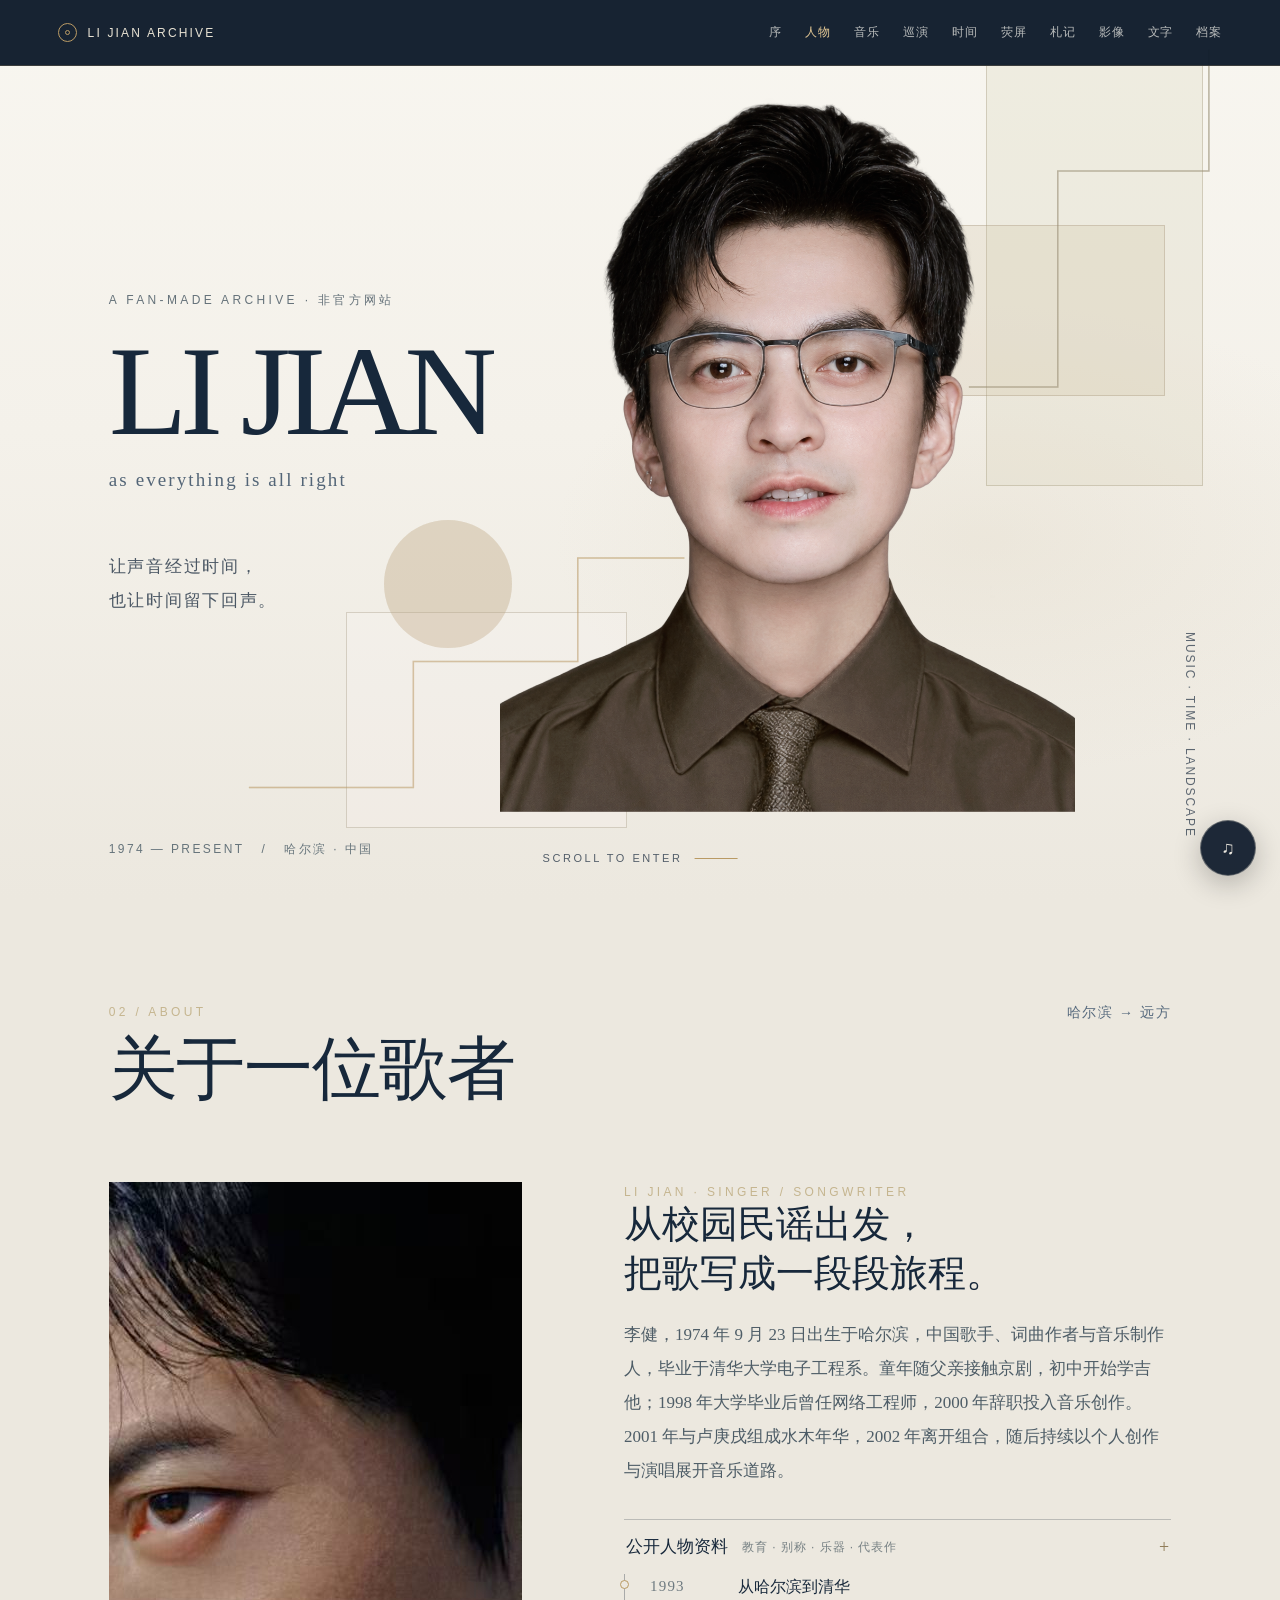
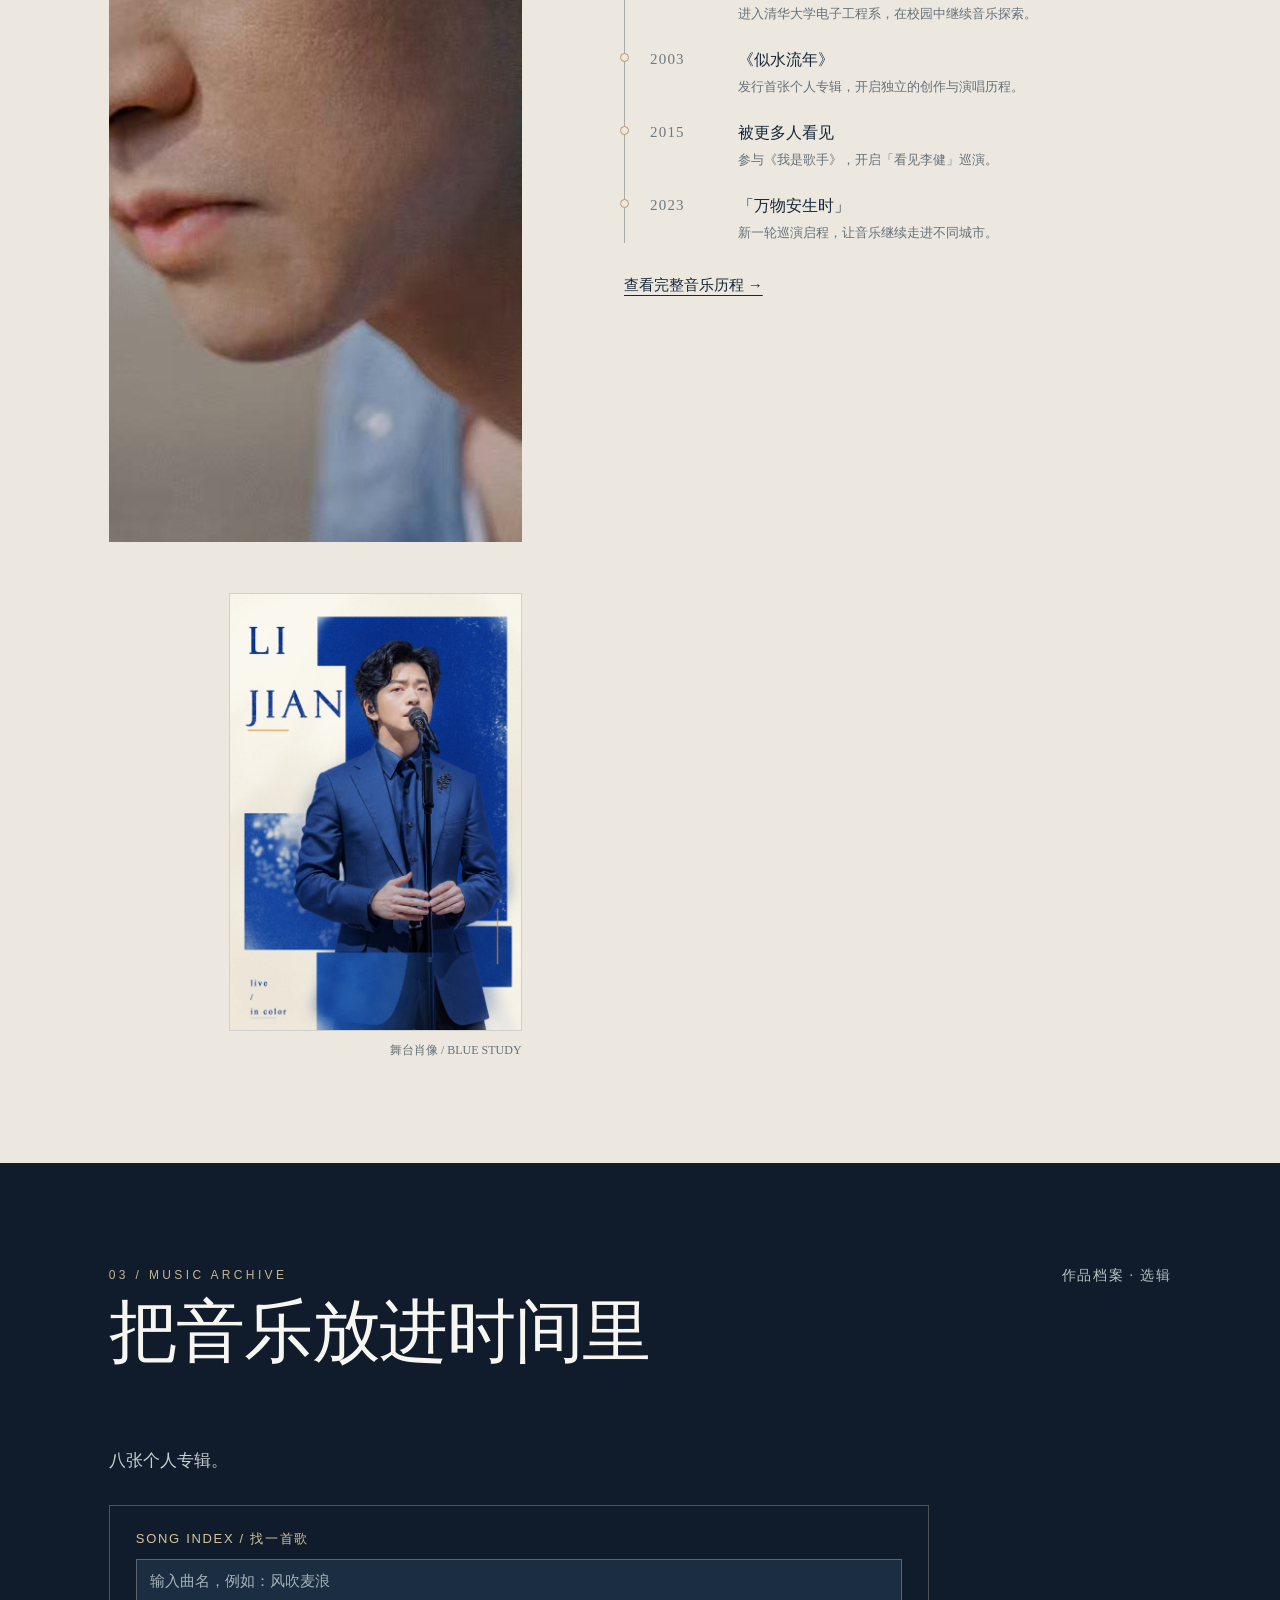
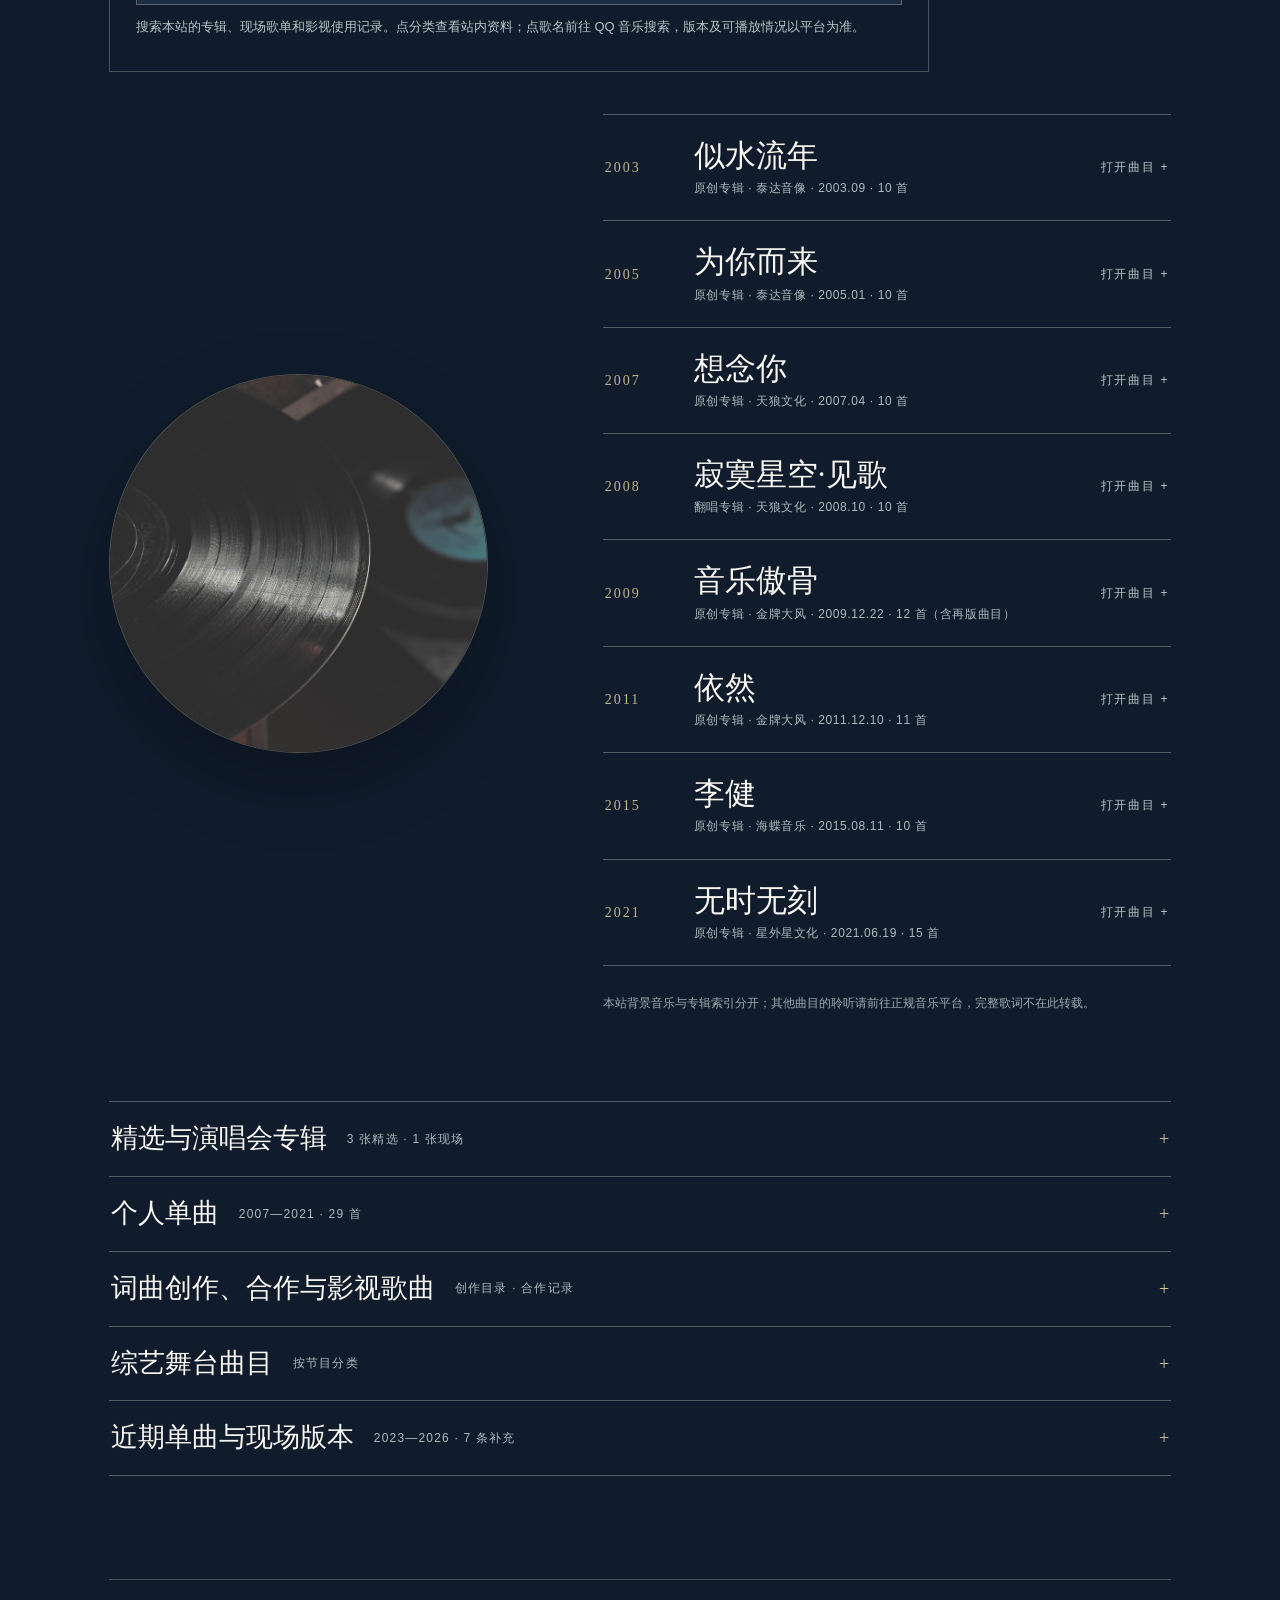
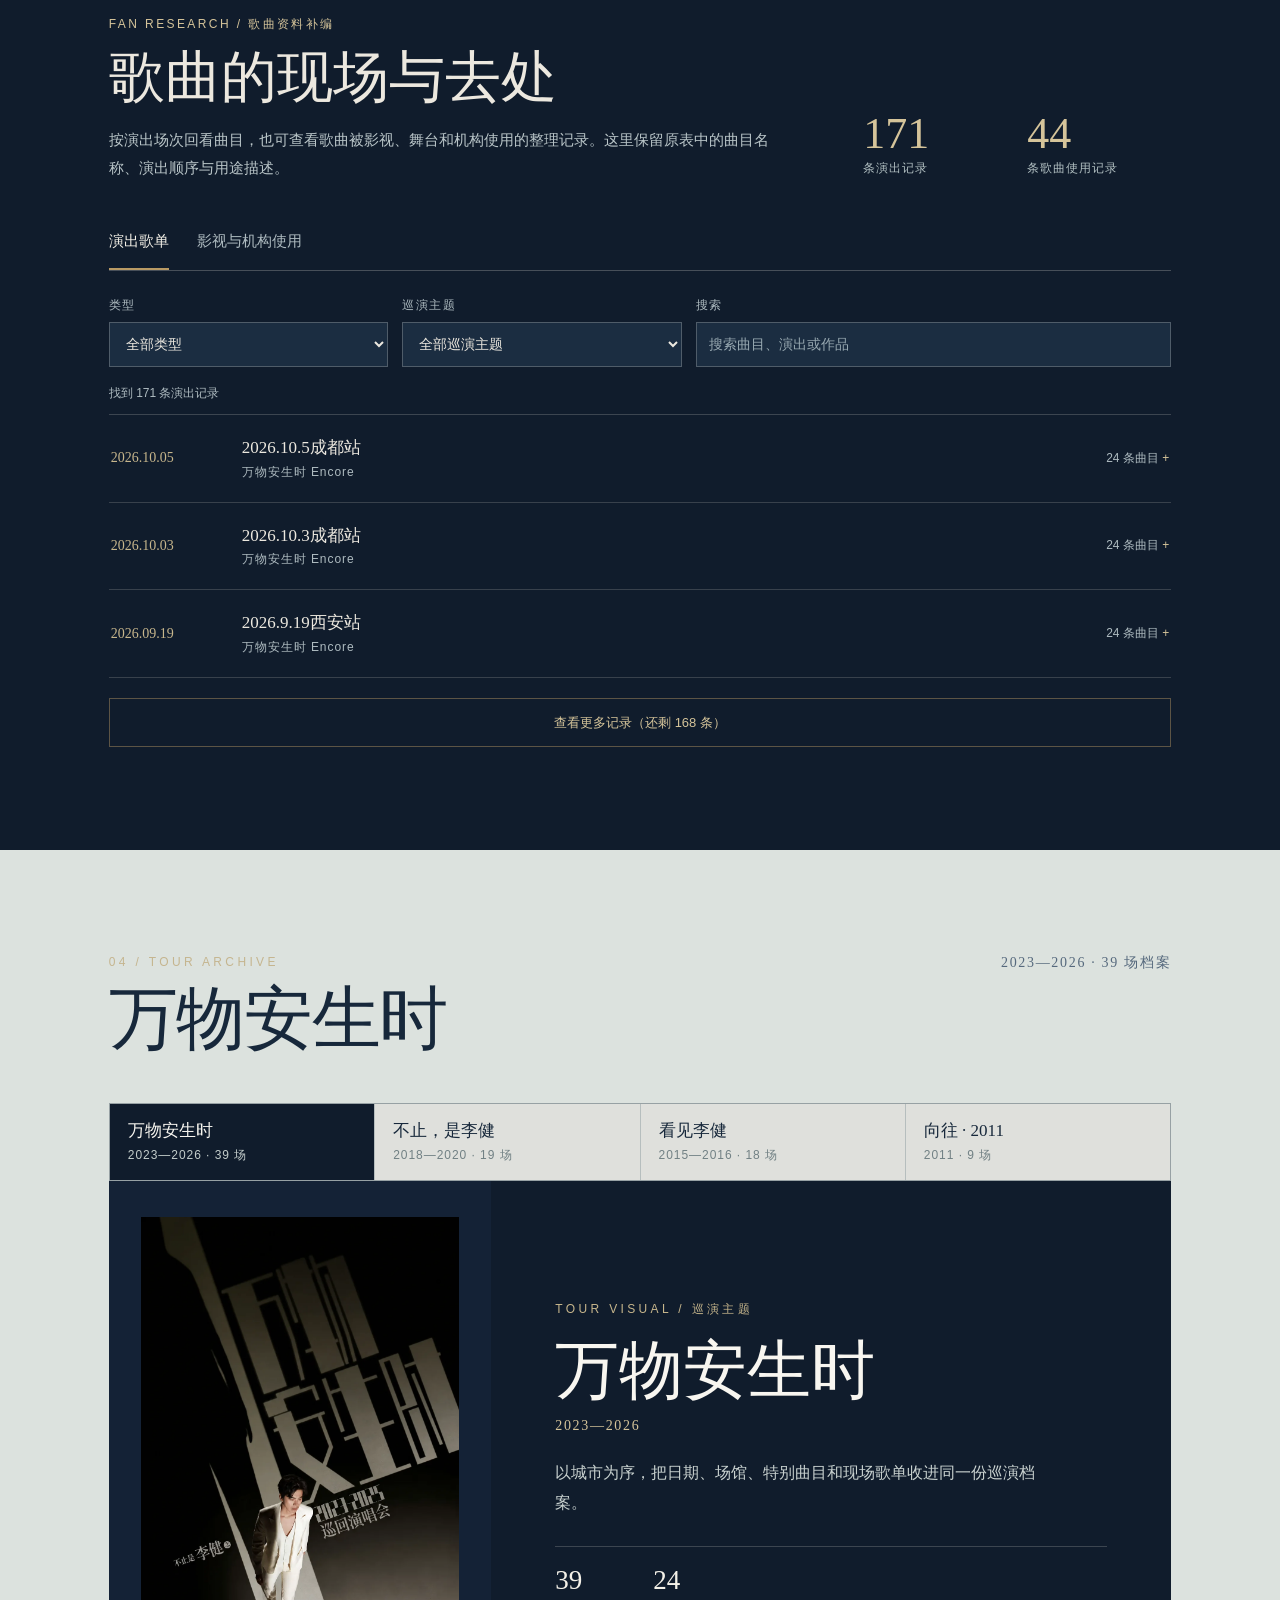
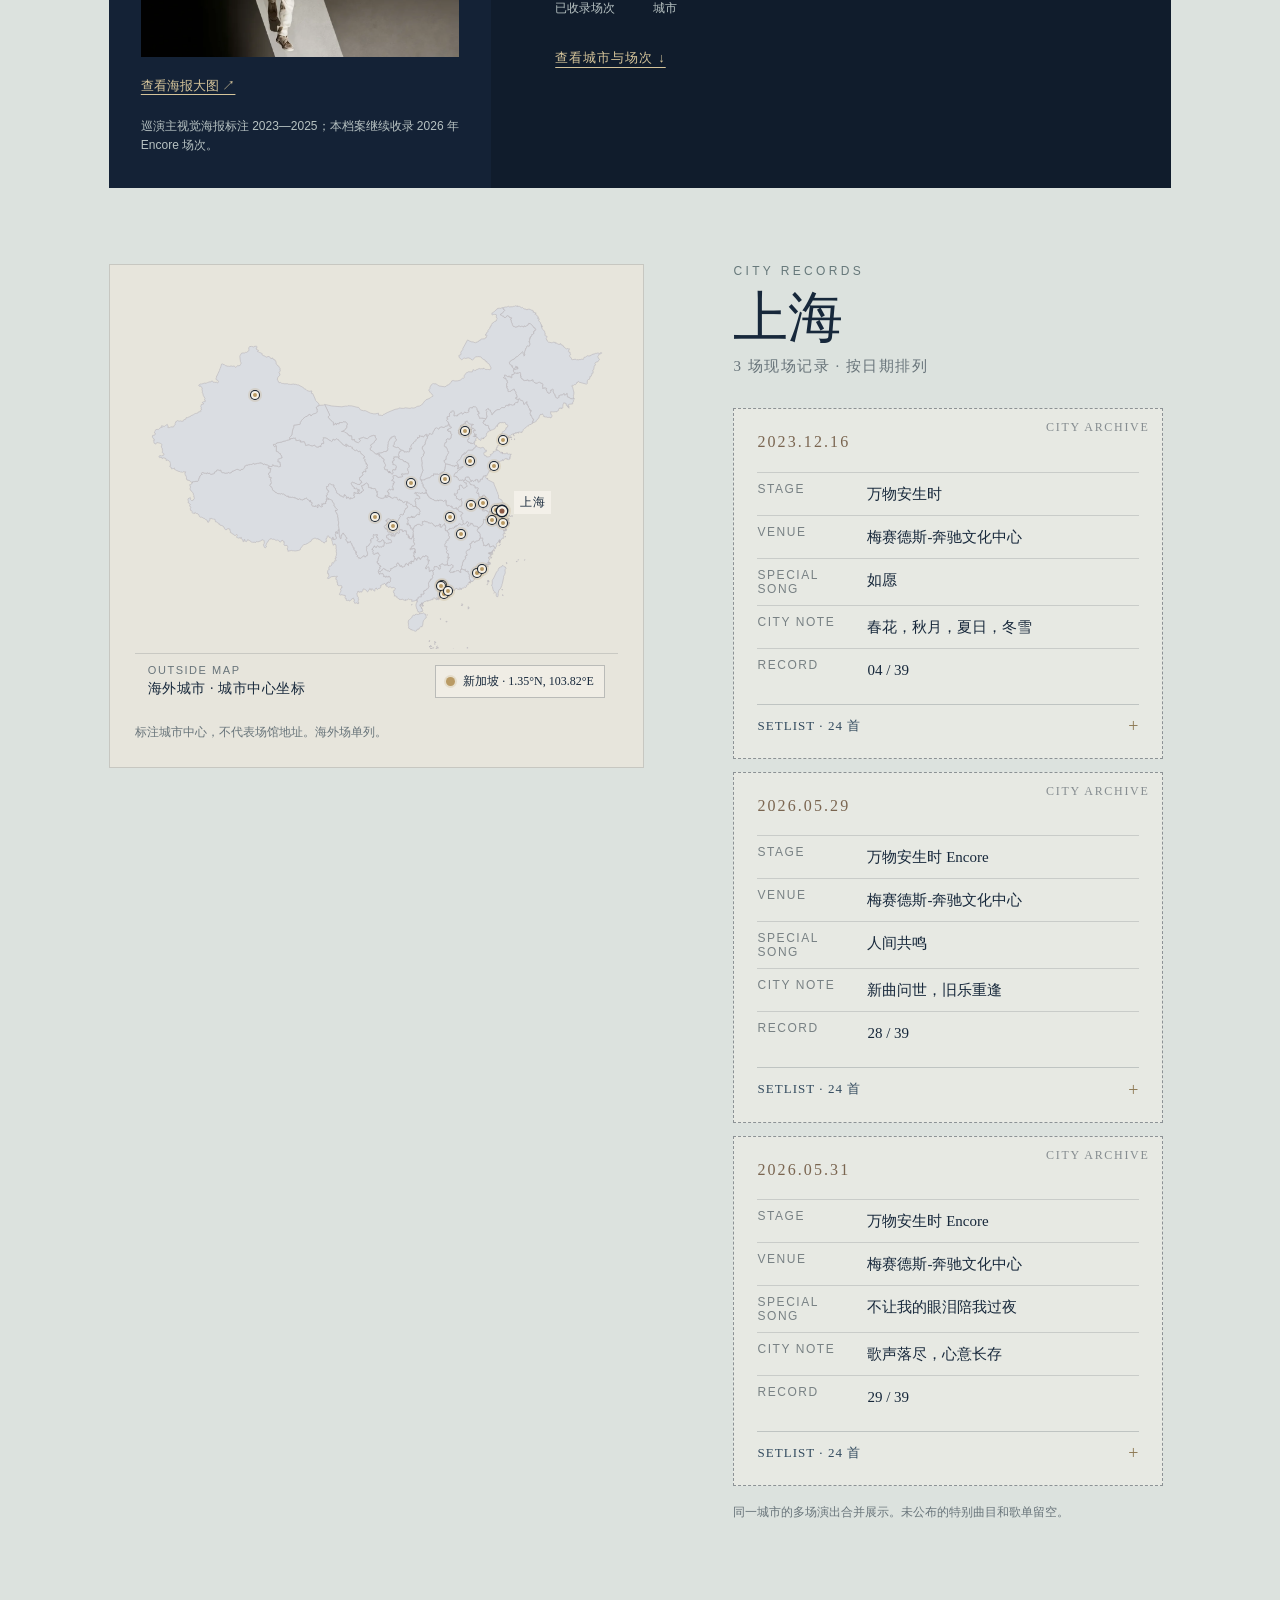
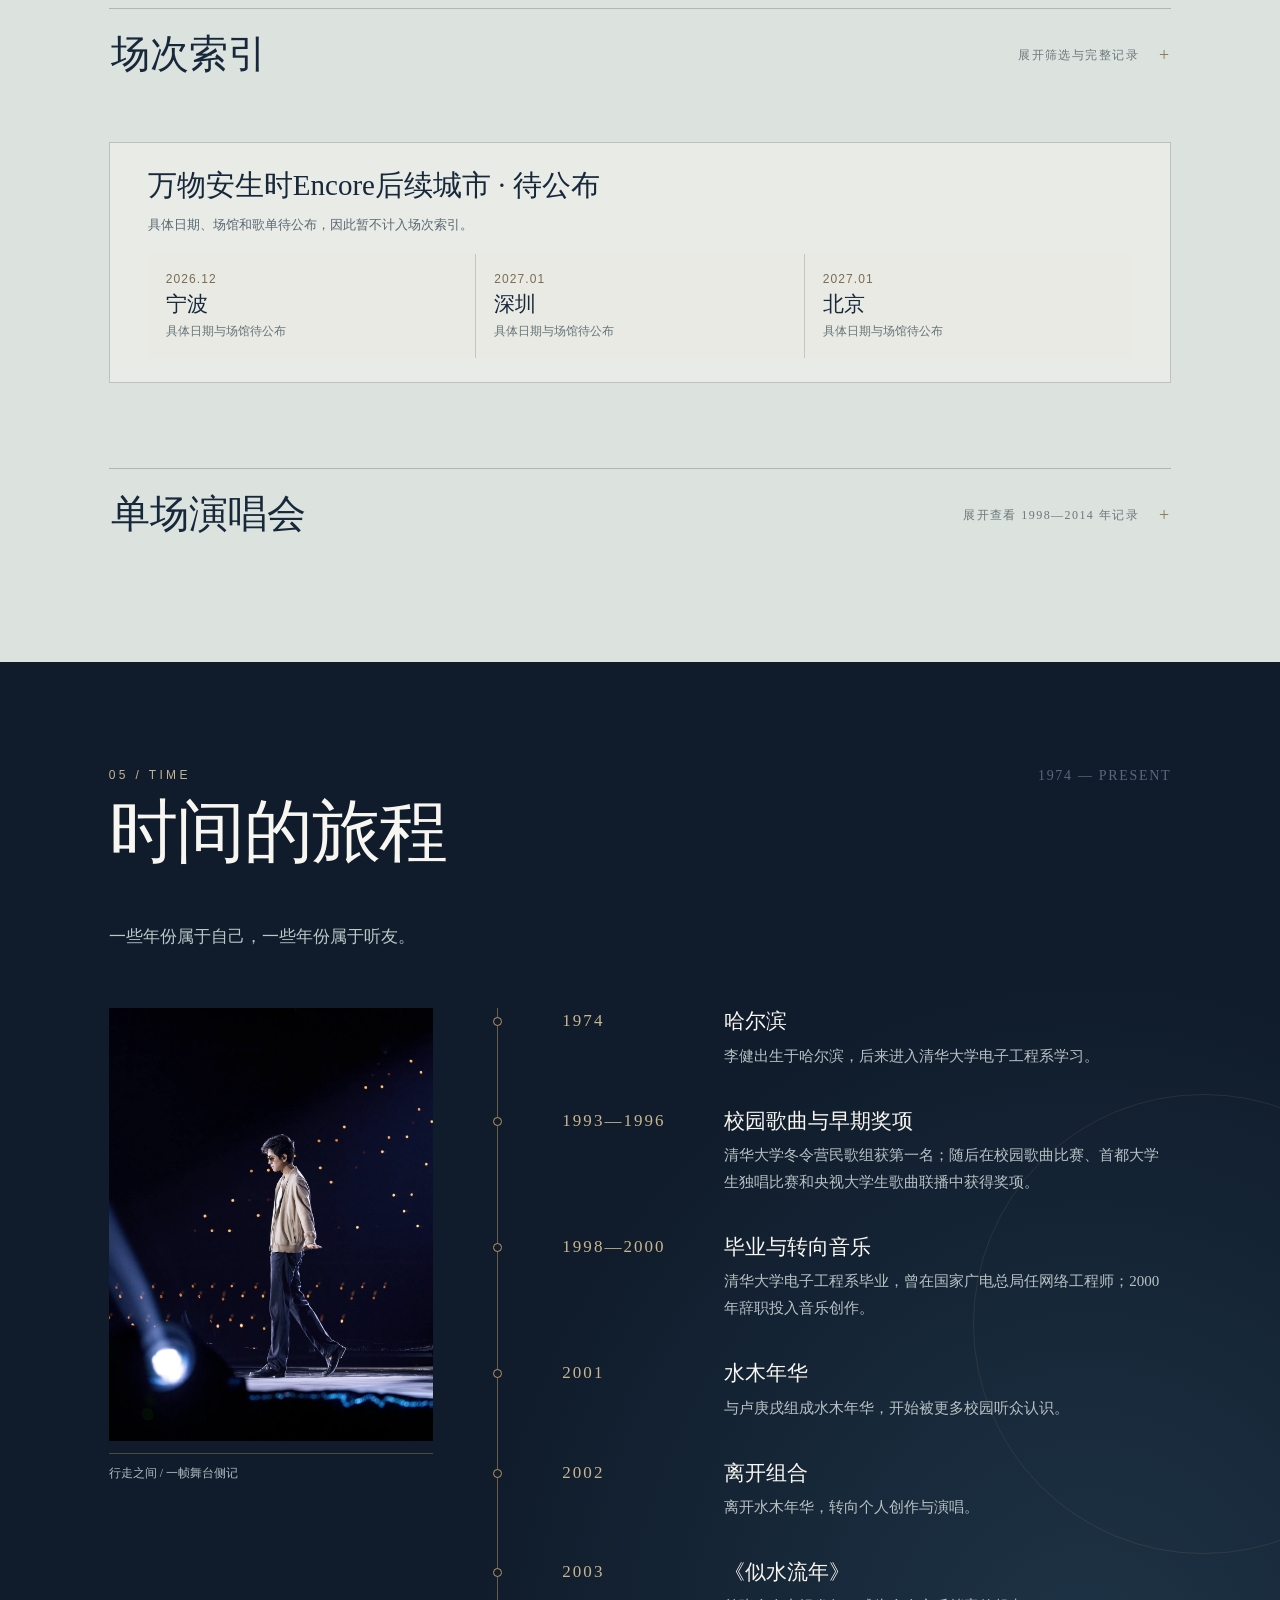
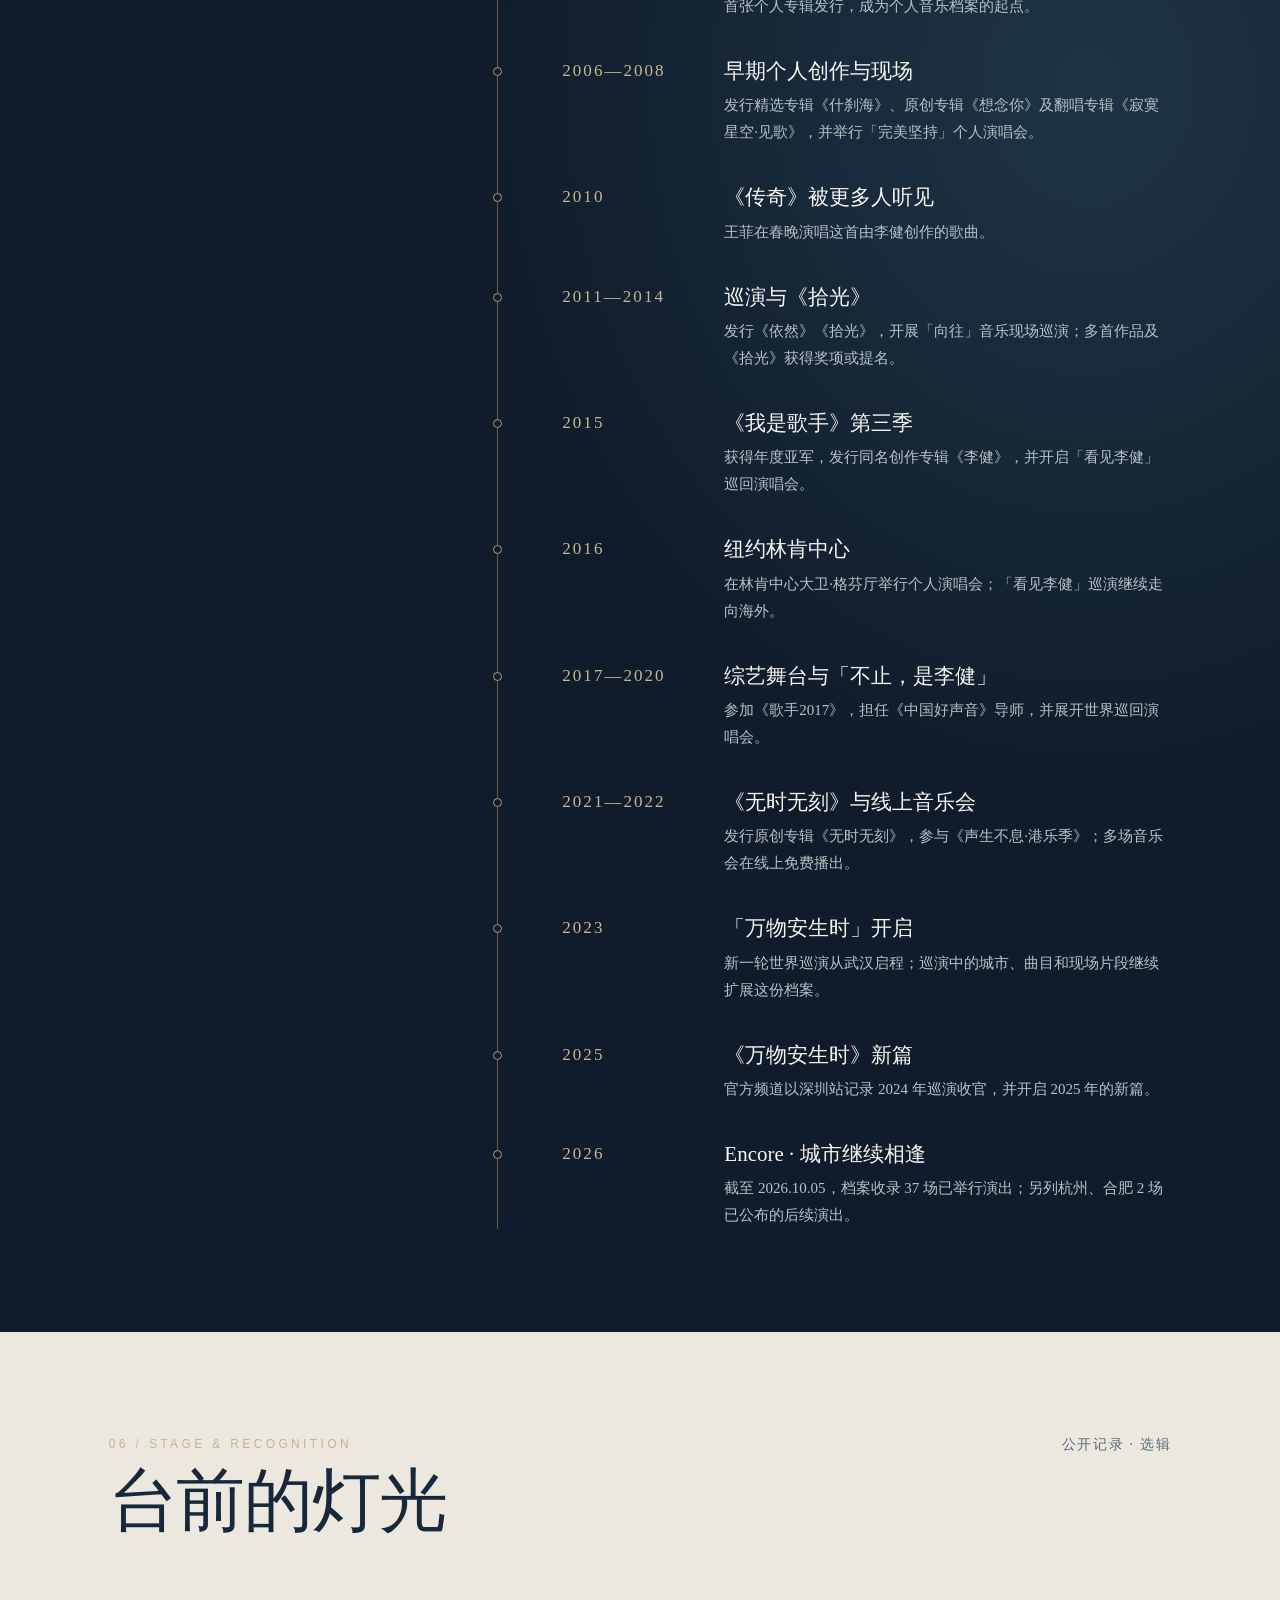
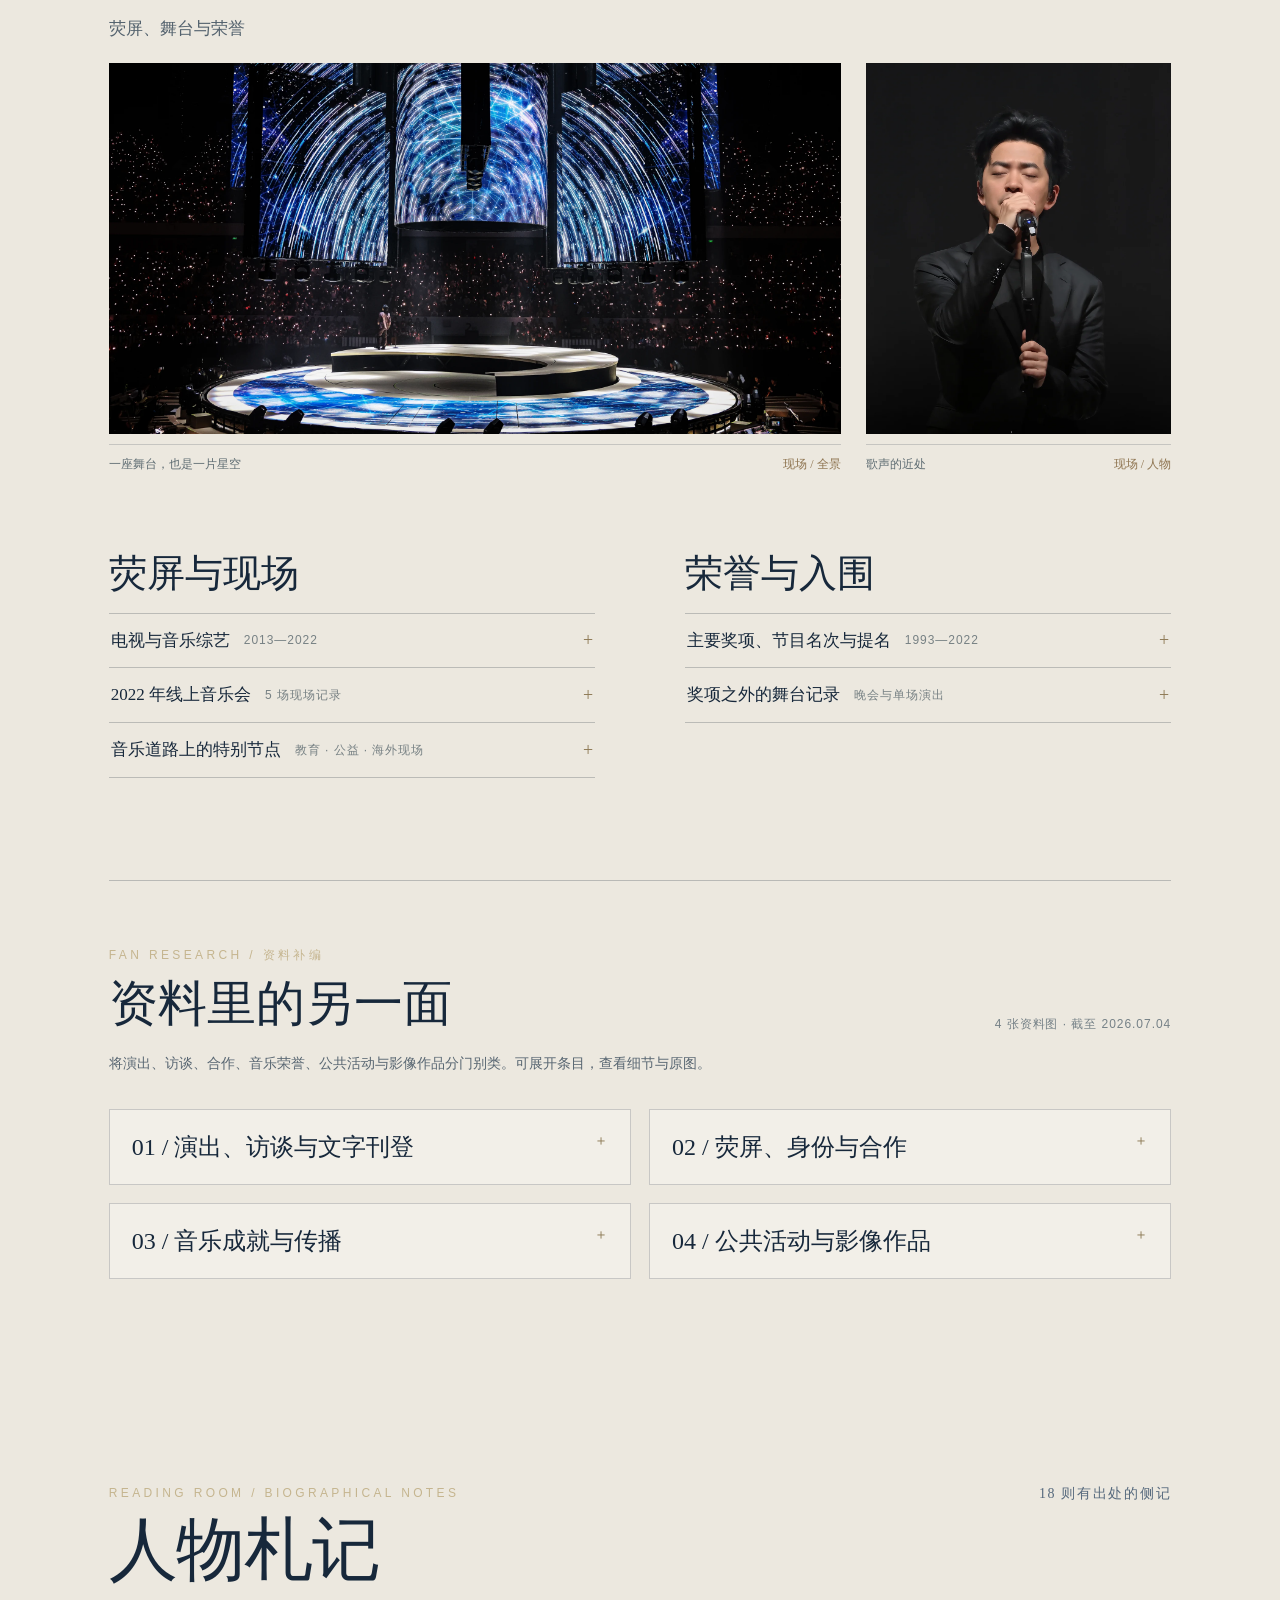
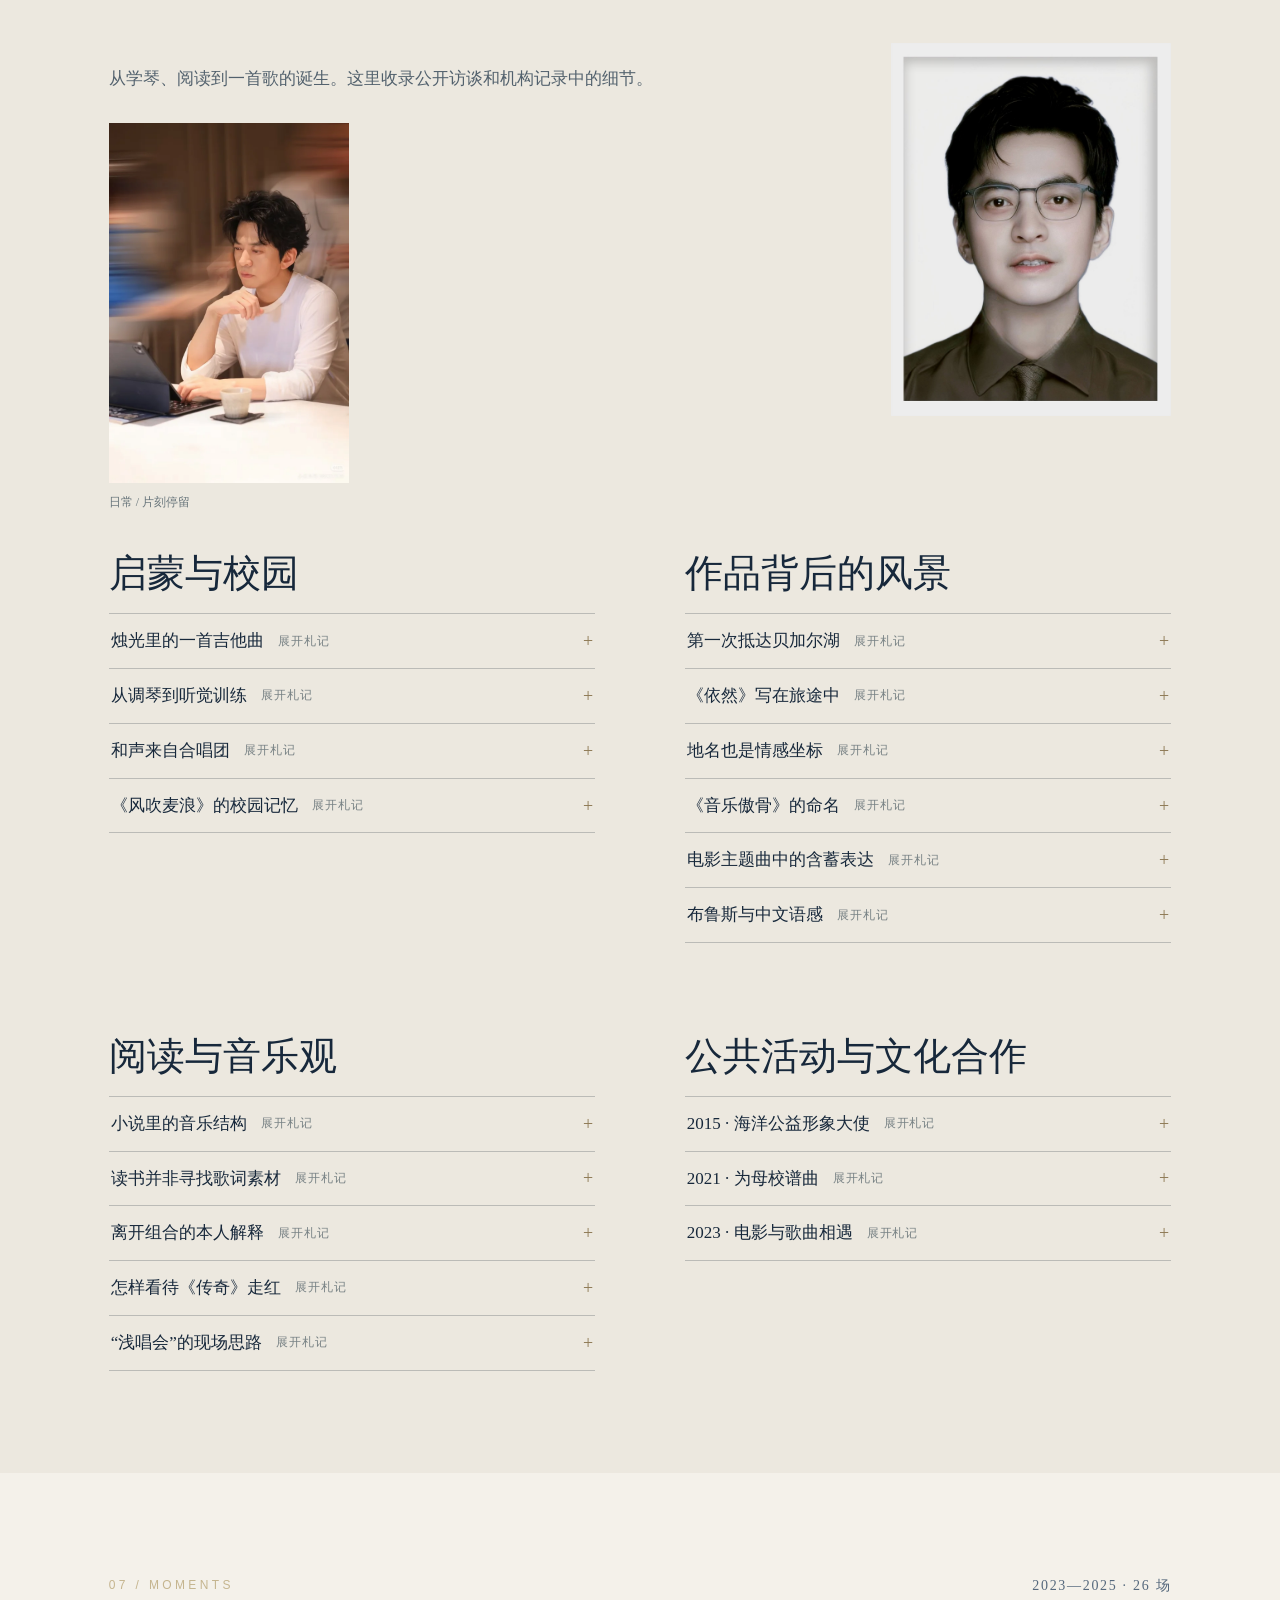
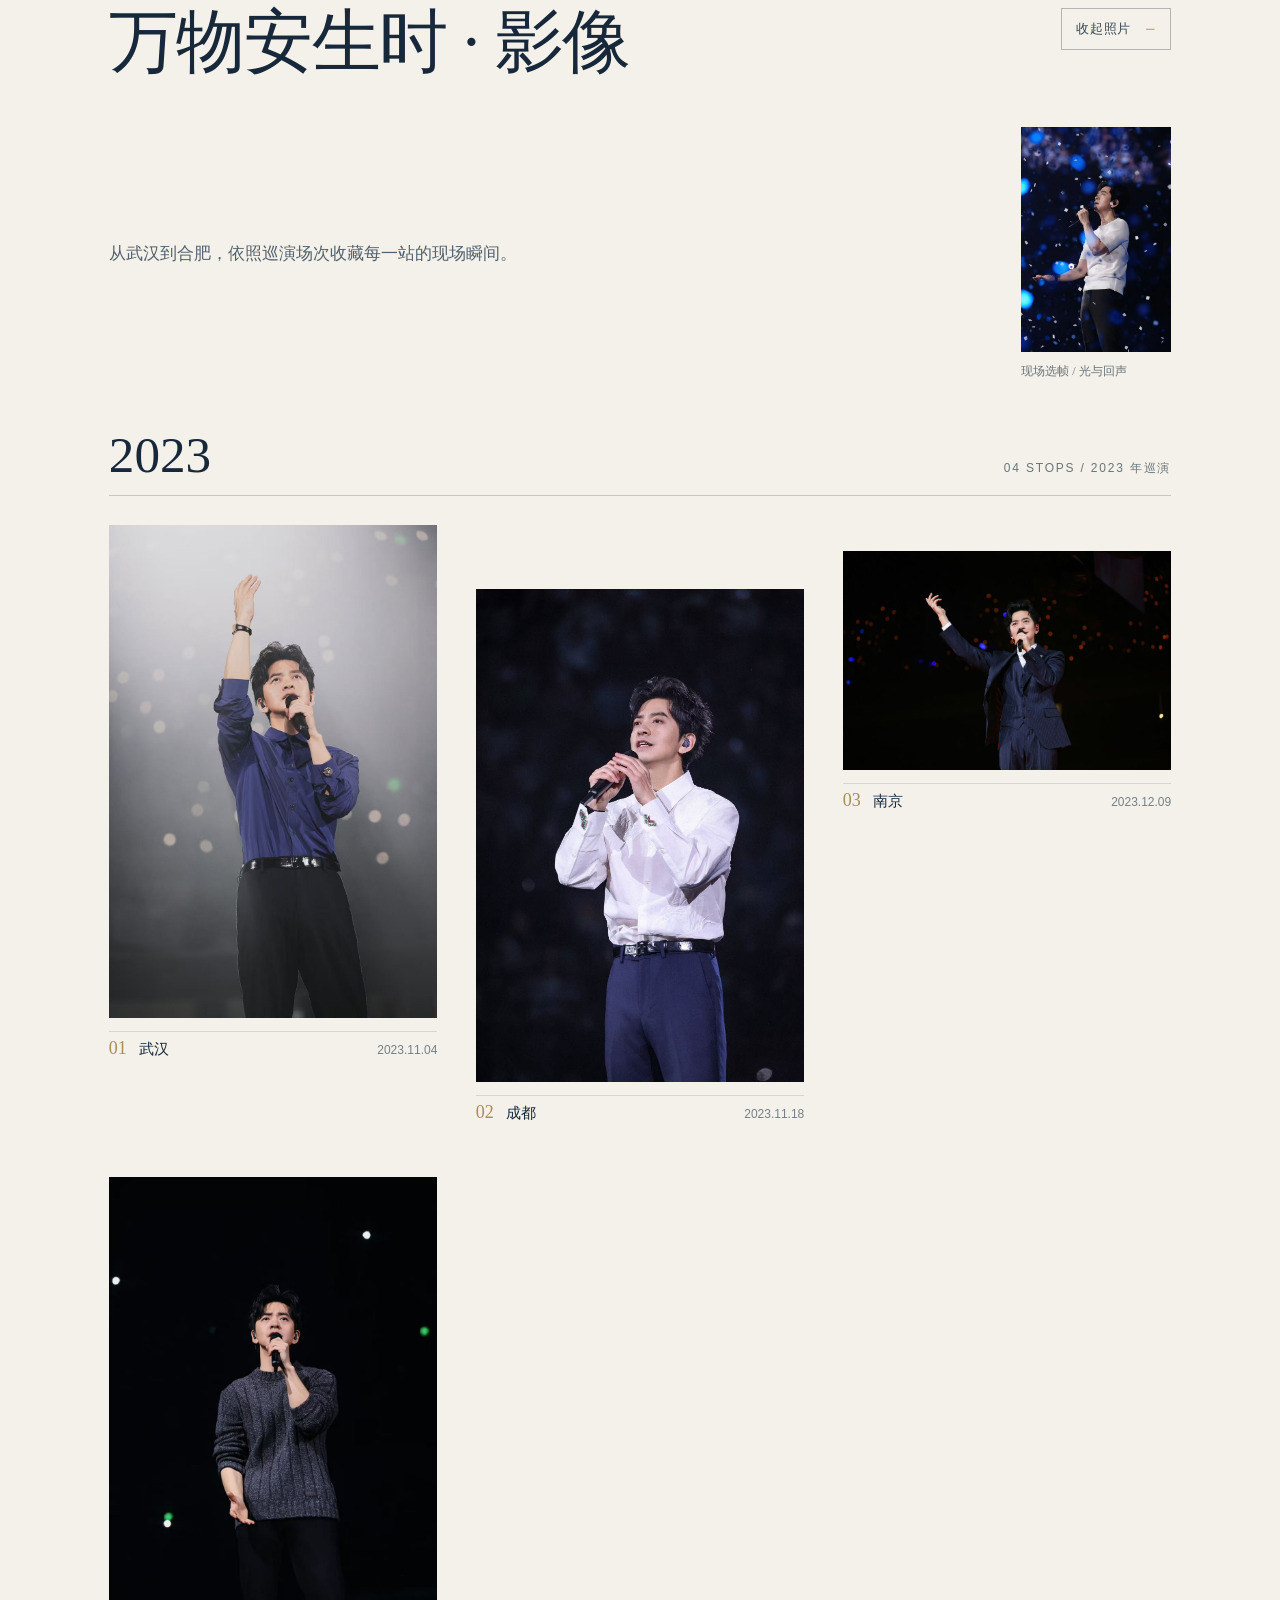
==== commit c90259ca: "Add October 5 Chengdu Encore setlist" ====
--- a/site/index.html
+++ b/site/index.html
@@ -1083,7 +1083,7 @@
         <article class="time-entry reveal"><time>2021—2022</time><div><h3>《无时无刻》与线上音乐会</h3><p>发行原创专辑《无时无刻》，参与《声生不息·港乐季》；多场音乐会在线上免费播出。</p></div></article>
         <article class="time-entry reveal"><time>2023</time><div><h3>「万物安生时」开启</h3><p>新一轮世界巡演从武汉启程；巡演中的城市、曲目和现场片段继续扩展这份档案。</p></div></article>
         <article class="time-entry reveal"><time>2025</time><div><h3>《万物安生时》新篇</h3><p>官方频道以深圳站记录 2024 年巡演收官，并开启 2025 年的新篇。</p></div></article>
-        <article class="time-entry reveal"><time>2026</time><div><h3>Encore · 城市继续相逢</h3><p>截至 2026.10.03，档案收录 36 场已举行演出；另列成都、杭州、合肥 3 场已公布的后续演出。</p></div></article>
+        <article class="time-entry reveal"><time>2026</time><div><h3>Encore · 城市继续相逢</h3><p>截至 2026.10.05，档案收录 37 场已举行演出；另列杭州、合肥 2 场已公布的后续演出。</p></div></article>
       </div>
       </div>
     </section>
@@ -1409,7 +1409,7 @@
         <p><strong>黑胶静物照片</strong><br>Mink Mingle · Wikimedia Commons · CC0 1.0。仅作唱片视觉意象，不表示照片中的设备或唱片属于李健。</p>
         <p><strong>背景音乐</strong><br>李健《一切刚刚好》由网站创建者提供，仅在访客主动点击后循环播放；网页使用压缩音频版本，原始文件保存在项目资料中。录音不属于本站代码的 MIT 许可范围。</p>
         <p><strong>维基百科资料</strong><br>生平、作品、单曲、合作、综艺、奖项与历史巡演按中文维基百科相关条目整理，查阅日期：2026.09.24。条目提示部分内容仍需校对，本页保留原条目链接以便核查；「万物安生时」2023—2026 场次以网站创建者提供的清单为准。基于维基百科文字整理的内容依 <a href="https://creativecommons.org/licenses/by-sa/4.0/" target="_blank" rel="noreferrer">CC BY-SA 4.0</a> 标注来源。</p>
-        <p><strong>网站创建者 · 歌单补充</strong><br>2026.10.03「万物安生时 Encore」成都站 24 首歌单由网站创建者提供并确认城市，按演唱顺序同步至音乐与巡演栏目；变更、翻唱及本轮仅有标记按提供内容保留。</p>
+        <p><strong>网站创建者 · 歌单补充</strong><br>2026.10.03 与 2026.10.05「万物安生时 Encore」成都站歌单由网站创建者提供，每场各 24 首，按演唱顺序同步至音乐与巡演栏目；变更、翻唱及本轮仅有标记按各场提供内容保留。</p>
         <p><strong>水流润万生 · 数据与文字整理支持</strong><br>音乐页的演出歌单与影视、机构使用记录依据其个人统计的两份表格整理；巡演页同步使用其中的巡回演唱会歌单。荧屏页的“资料补编”依据其四张统计图选录清晰可辨的内容，原图标注统计截止 2026.07.04。文字页的篇目由水流润万生收集、编排，网站采用创建者提供的分类转录文字排版；部分字句可能有识别误差，尚未逐字校对，不作为校勘本。</p>
         <p><strong>人物札记与近期作品</strong><br>人物札记整理于 2026.09.24，为公开访谈和机构记录的摘要。较早的回忆与观点保留当时语境，不自动视为今天的状态。近期单曲的发行日、节目播出日及视频上传日分别记录，具体出处均可在上方目录查看。</p>
         <p><strong>图像与文字许可</strong><br>文字页的转录正文属于第三方内容，不纳入本站代码的 MIT 许可；相关文字权利仍归原权利人。省界数据使用 China-GeoData 的 MIT 许可；唱片静物照片为 Mink Mingle 经 Wikimedia Commons 提供的 CC0 1.0 素材。</p>
@@ -1548,7 +1548,7 @@
       ["2026-09-05", "南京", "南京梦之蓝青奥体育公园体育馆", "在遥远的天空地下思念是一种病", "万物安生时，金陵夜回响", "encore"],
       ["2026-09-19", "西安", "西安奥体中心体育馆", "世界上不存在的歌/云上的日子", "长安夜色，乐起星河", "encore"],
       ["2026-10-03", "成都", "五粮液文化体育中心综合体育馆", "拉萨酒吧（cover 根呷）", "已收录 24 首歌单 · 爱的四季、紫罗兰、爱咋咋地为变更曲目；拉萨酒吧标注本轮仅有", "encore"],
-      ["2026-10-05", "成都", "五粮液文化体育中心综合体育馆", "", "待演出 · 特别曲目待补", "encore"],
+      ["2026-10-05", "成都", "五粮液文化体育中心综合体育馆", "成都（cover 赵雷）", "已收录 24 首歌单 · 月半弯、心升明月、舍得为变更曲目", "encore"],
       ["2026-11-07", "杭州", "杭州奥体中心体育馆", "", "待演出 · 特别曲目待补", "encore"],
       ["2026-11-28", "合肥", "合肥少荃体育中心体育馆", "", "待演出 · 特别曲目待补", "encore"],
       ["2011-04-15", "成都", "锦城艺术宫", "", "", "main", "向往·2011"],
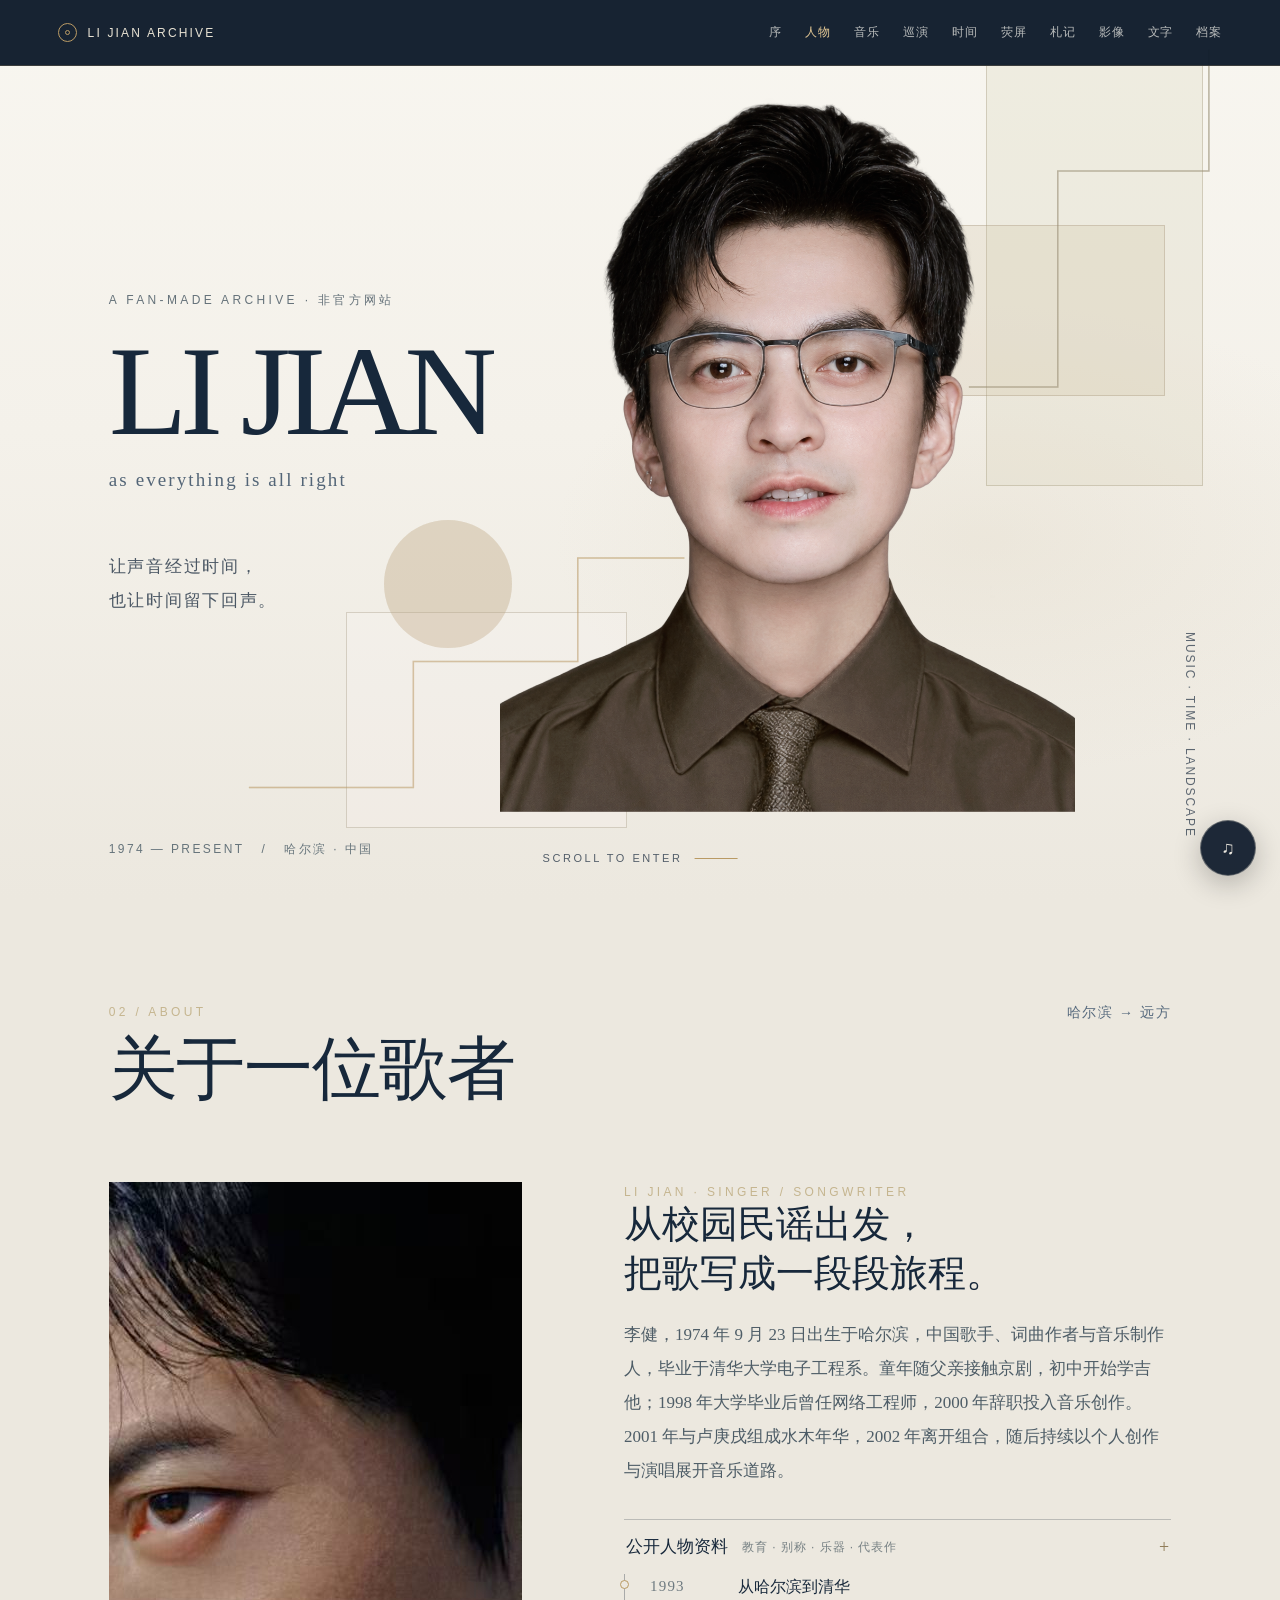
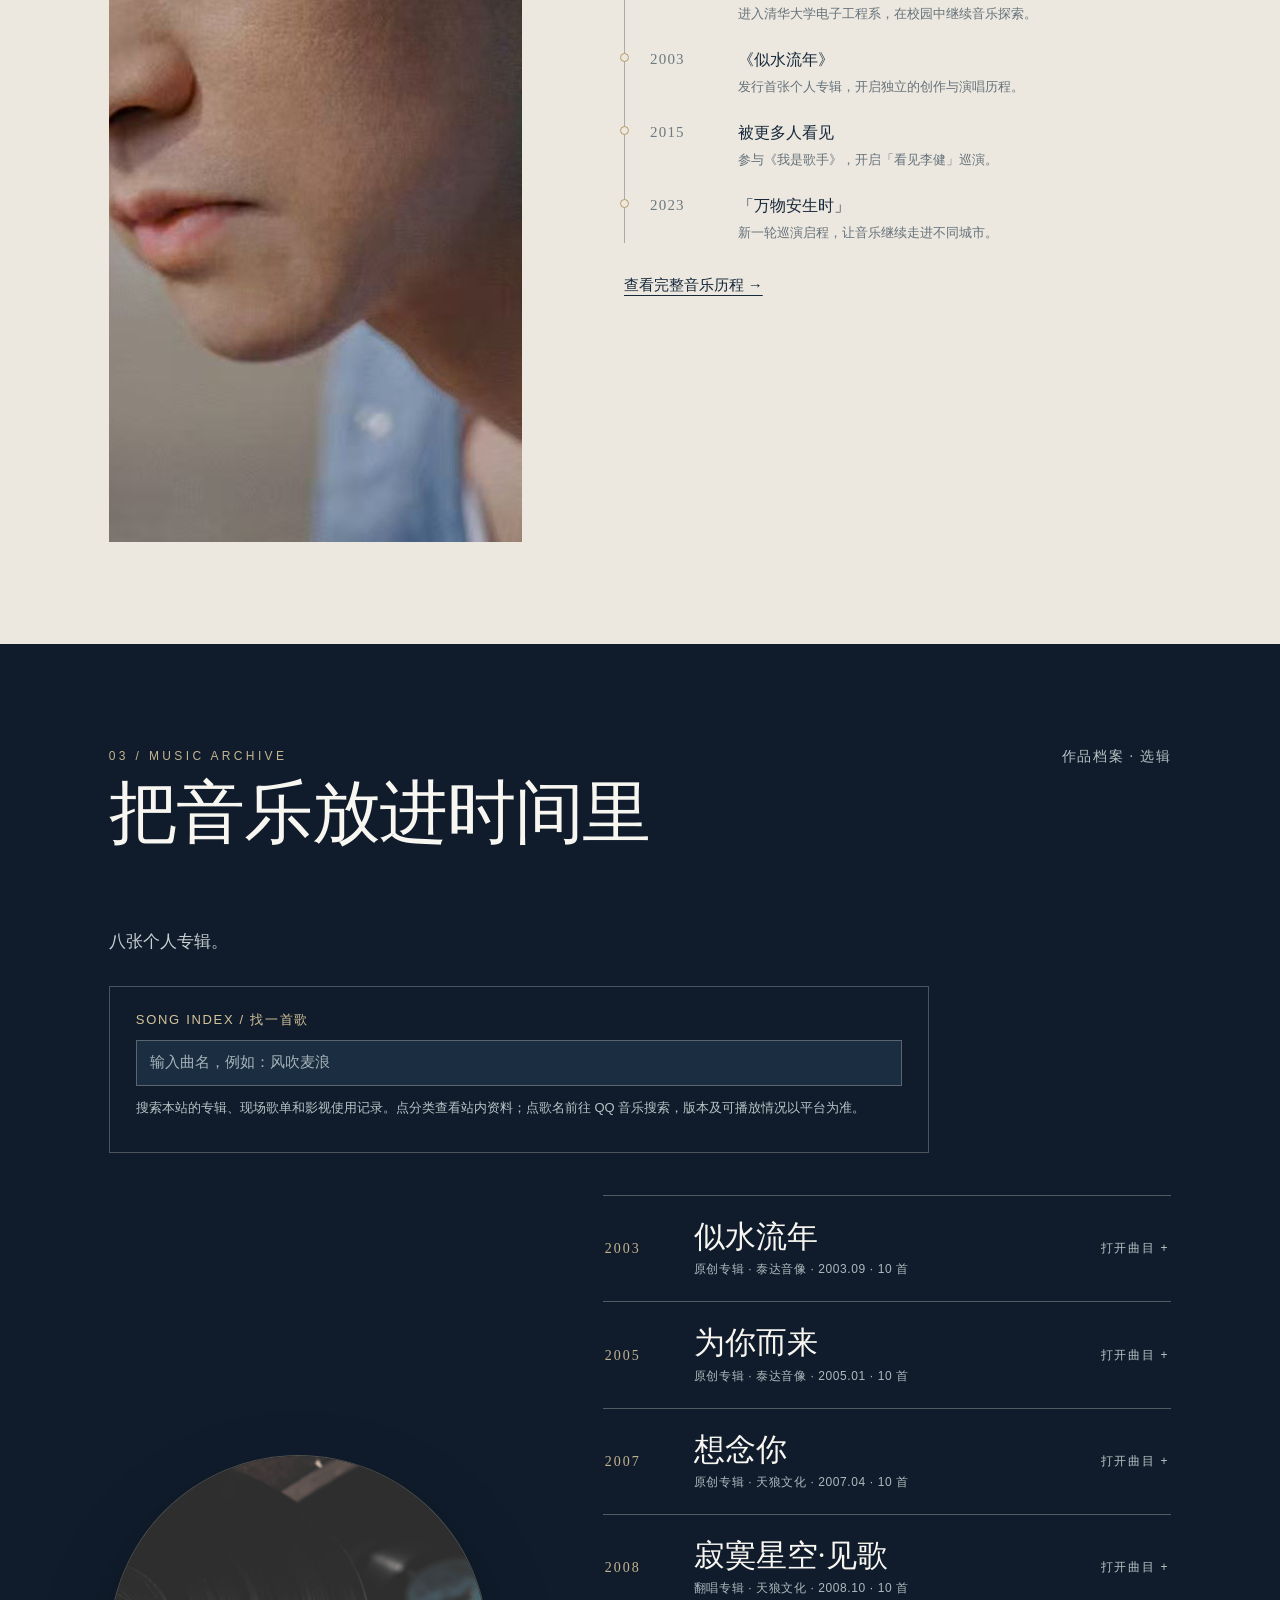
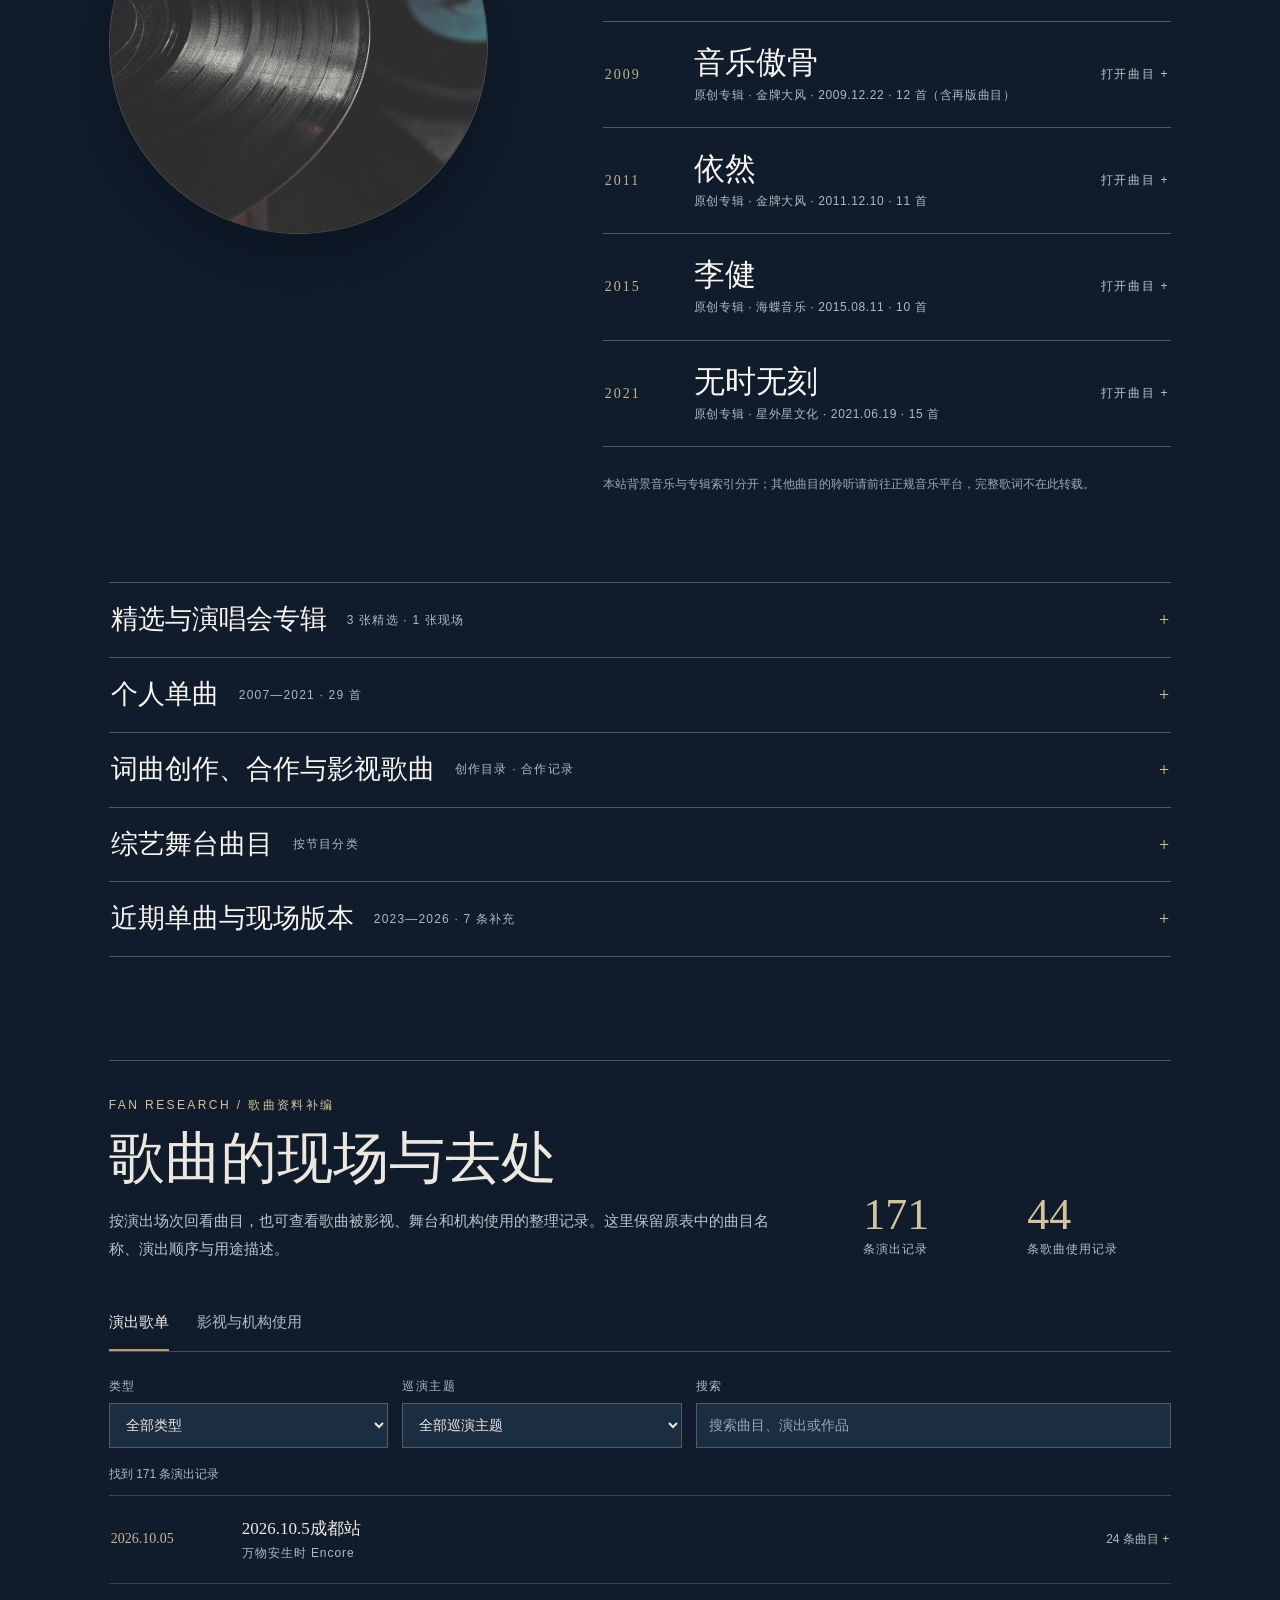
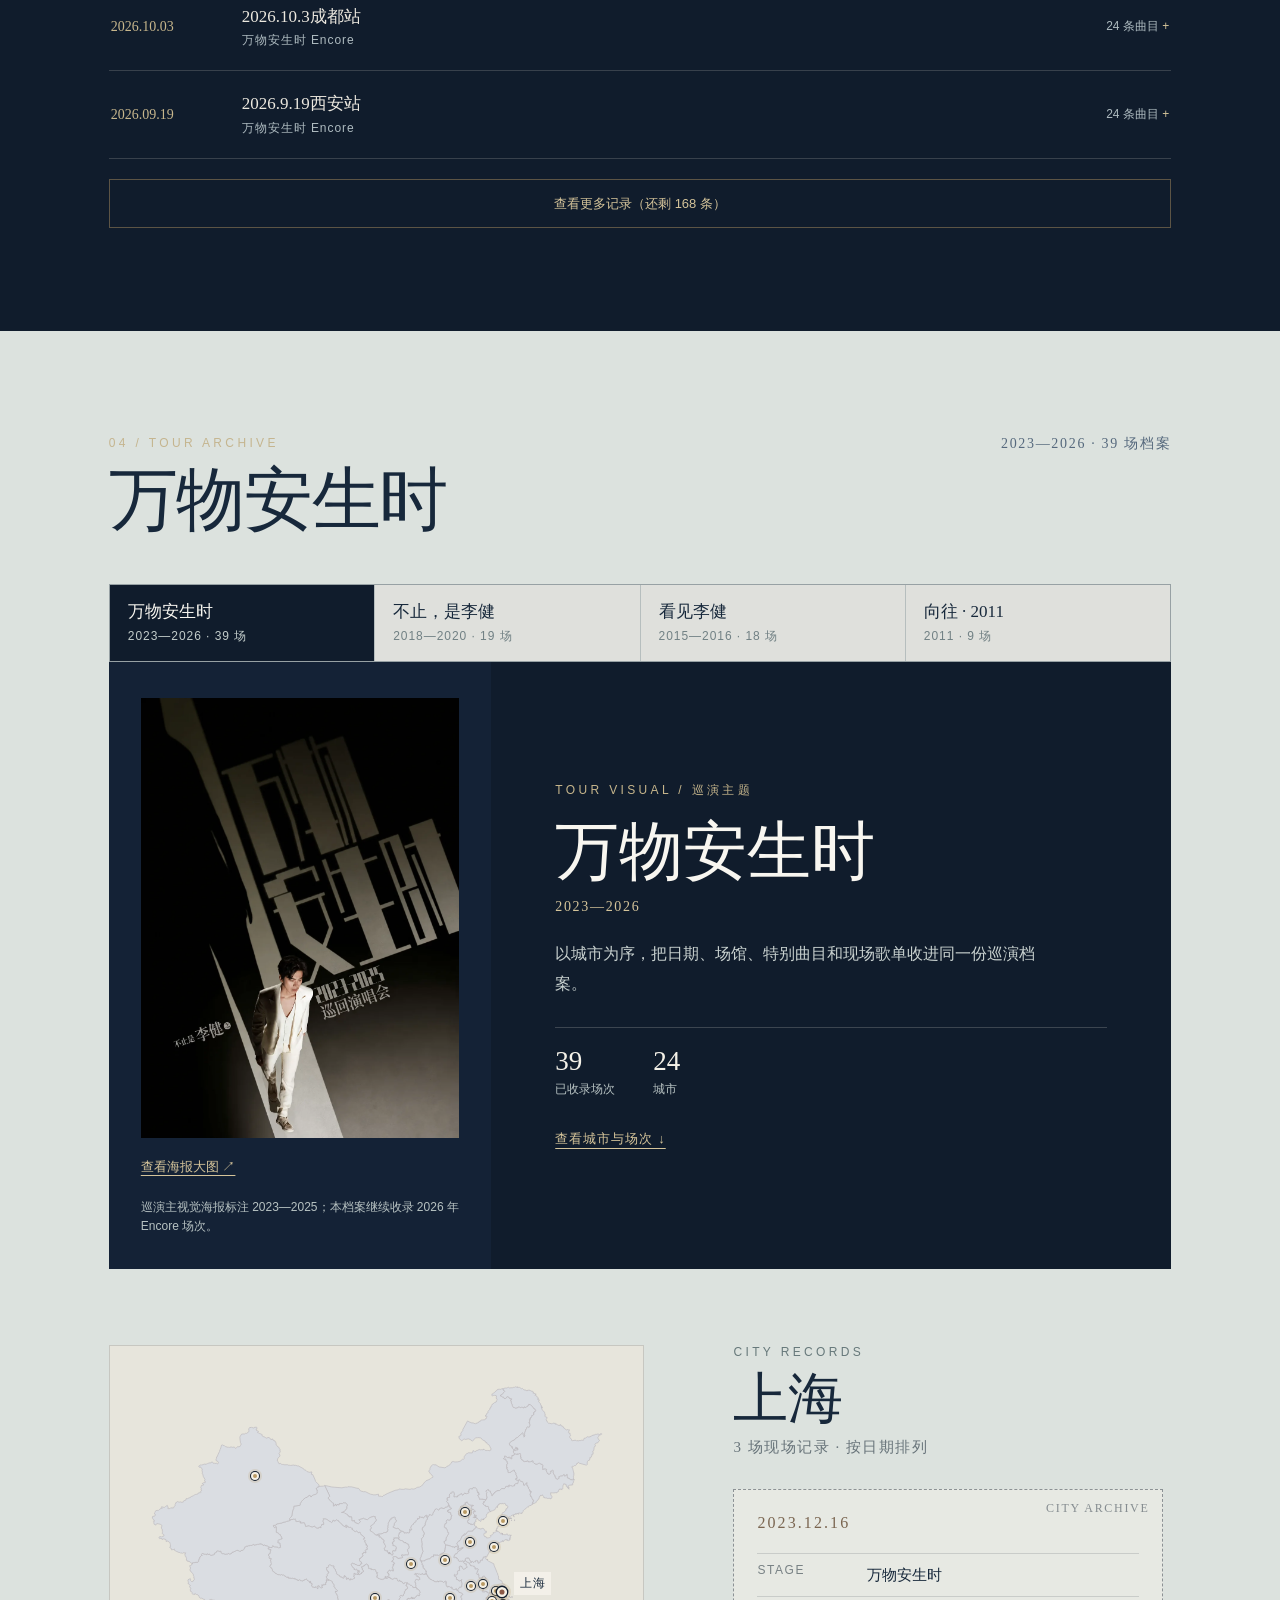
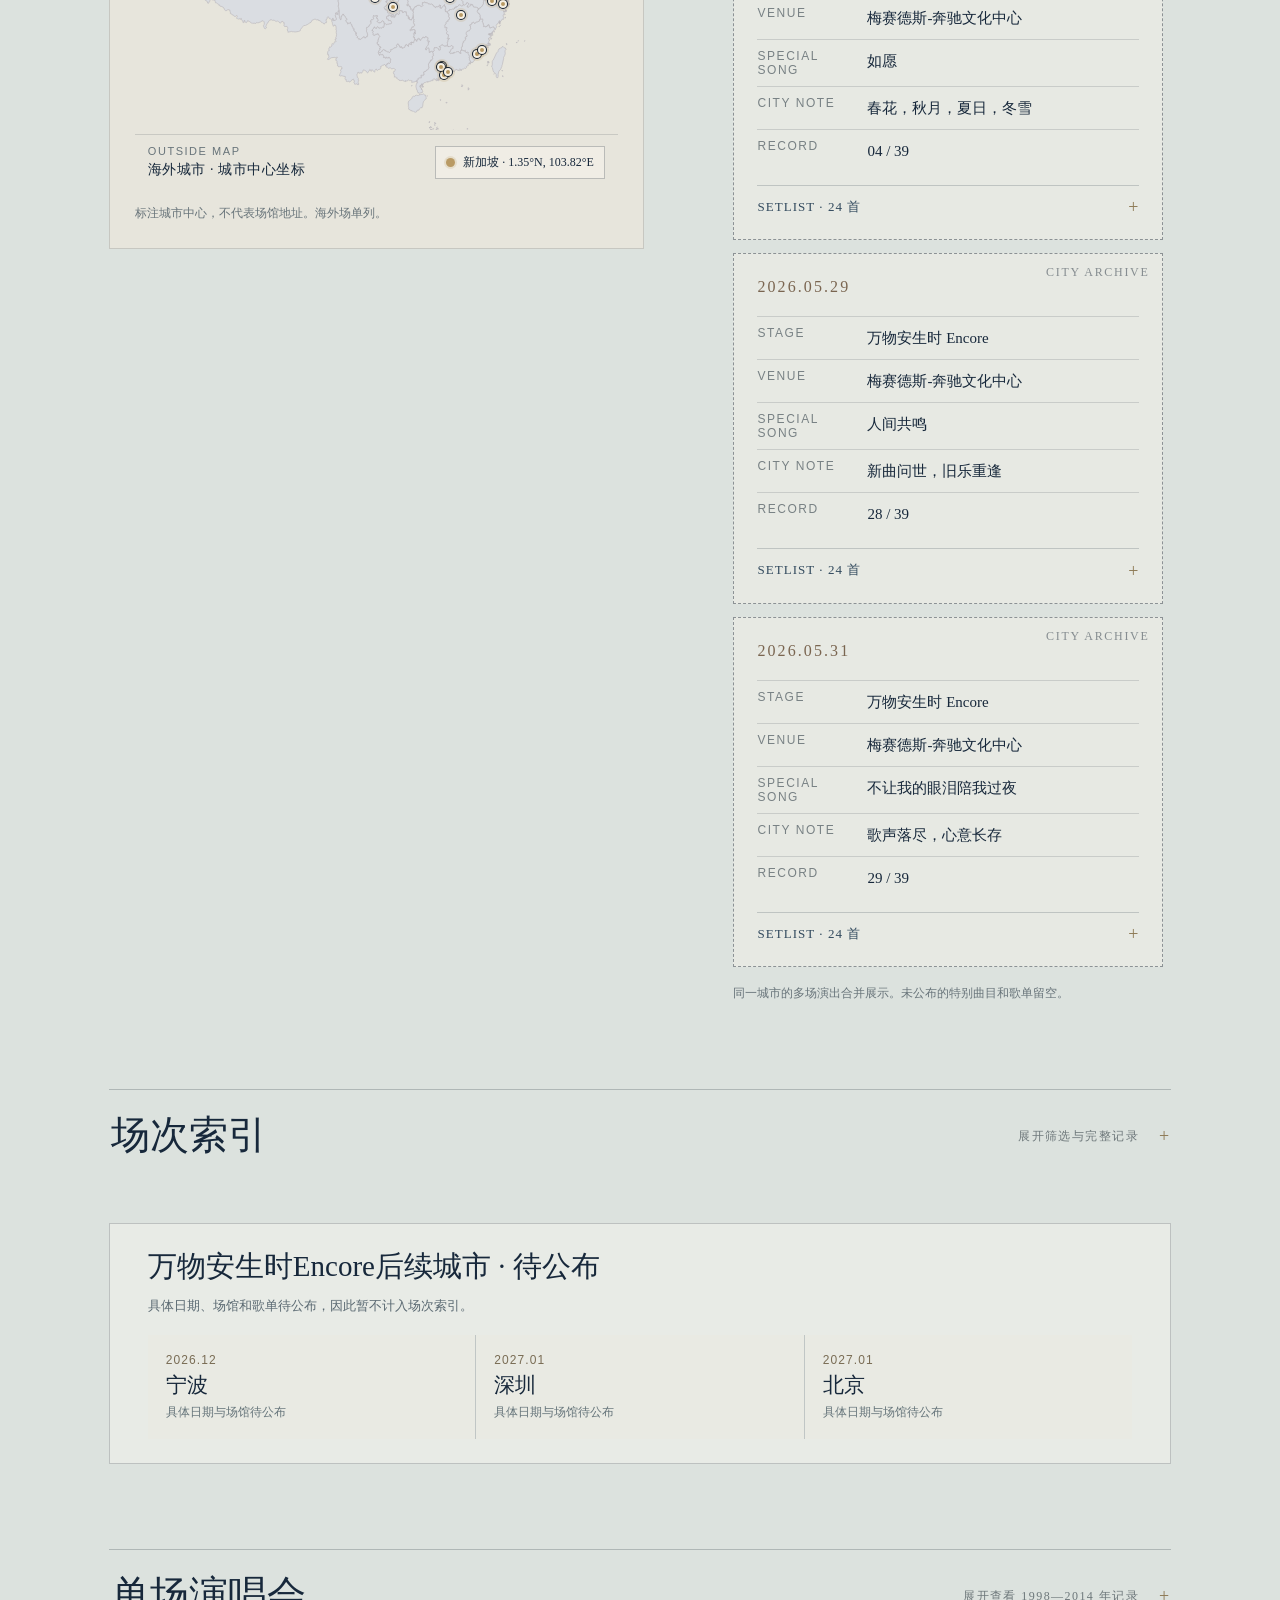
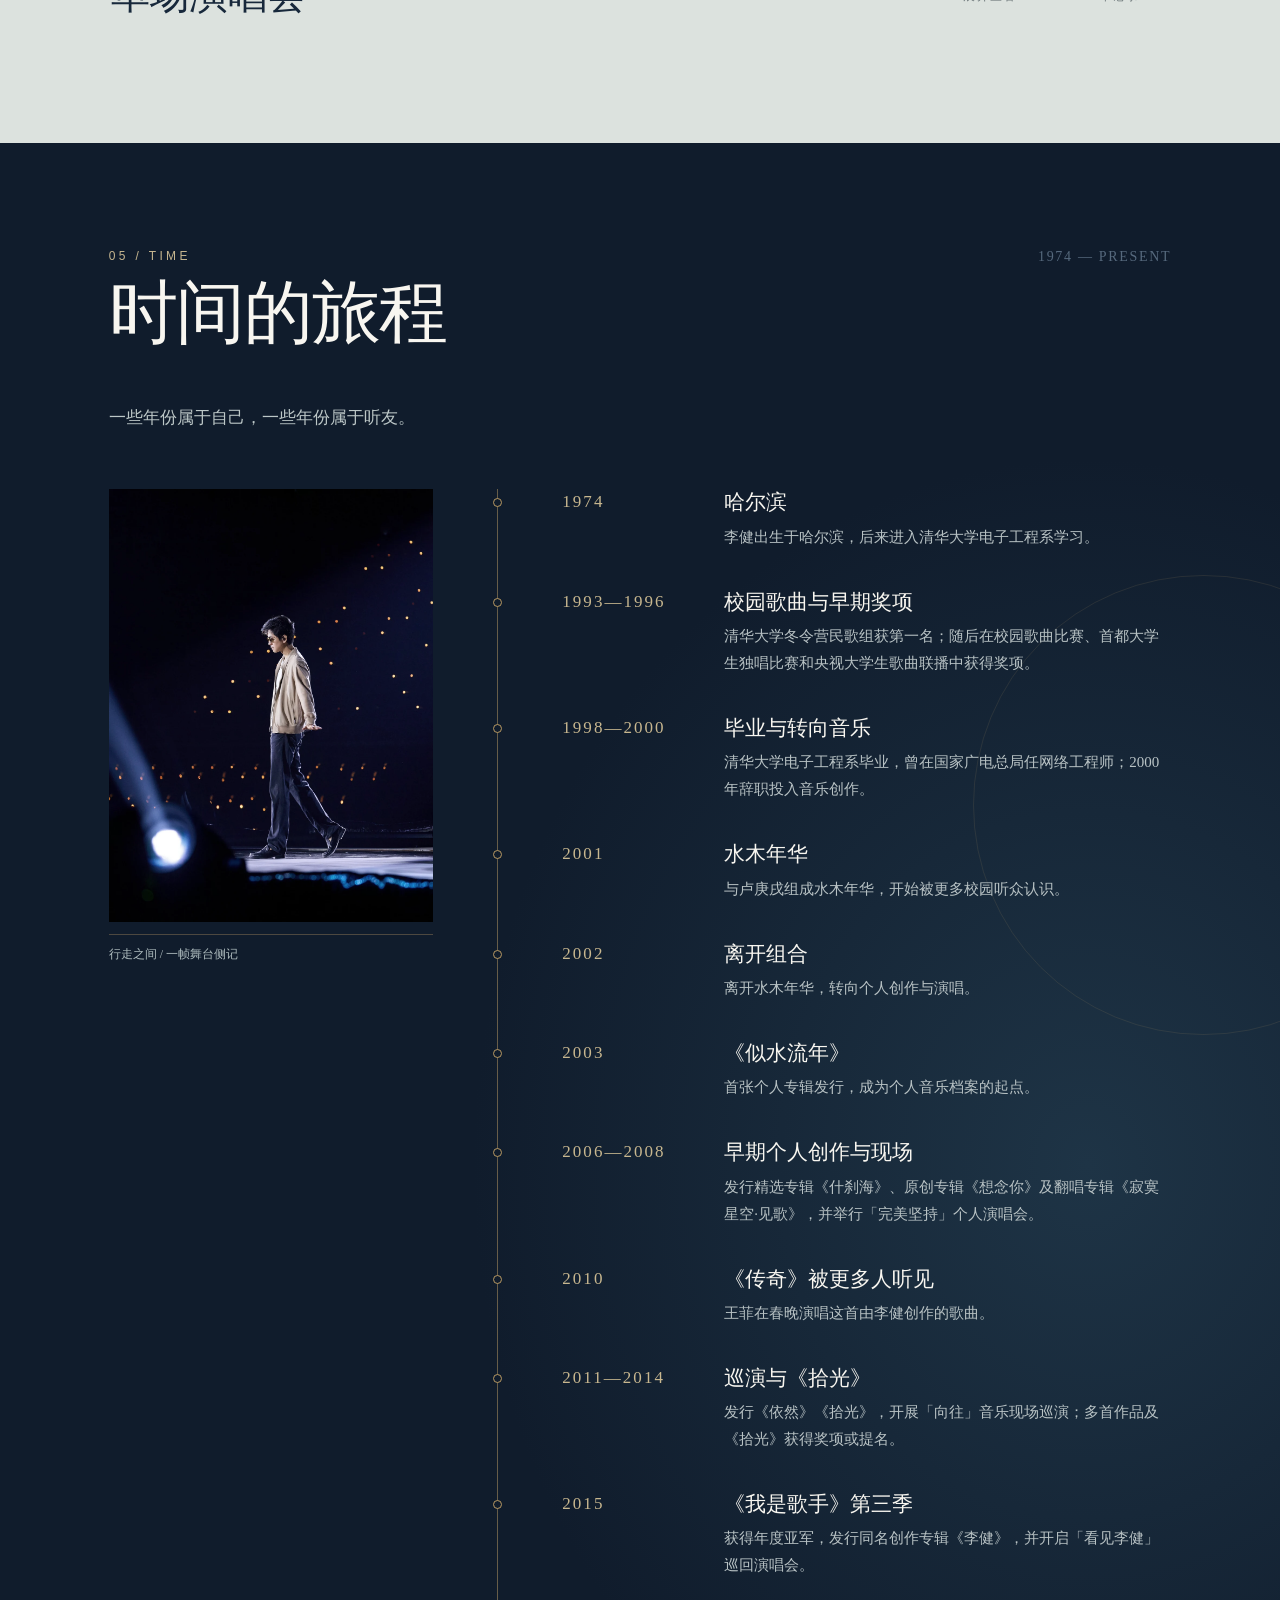
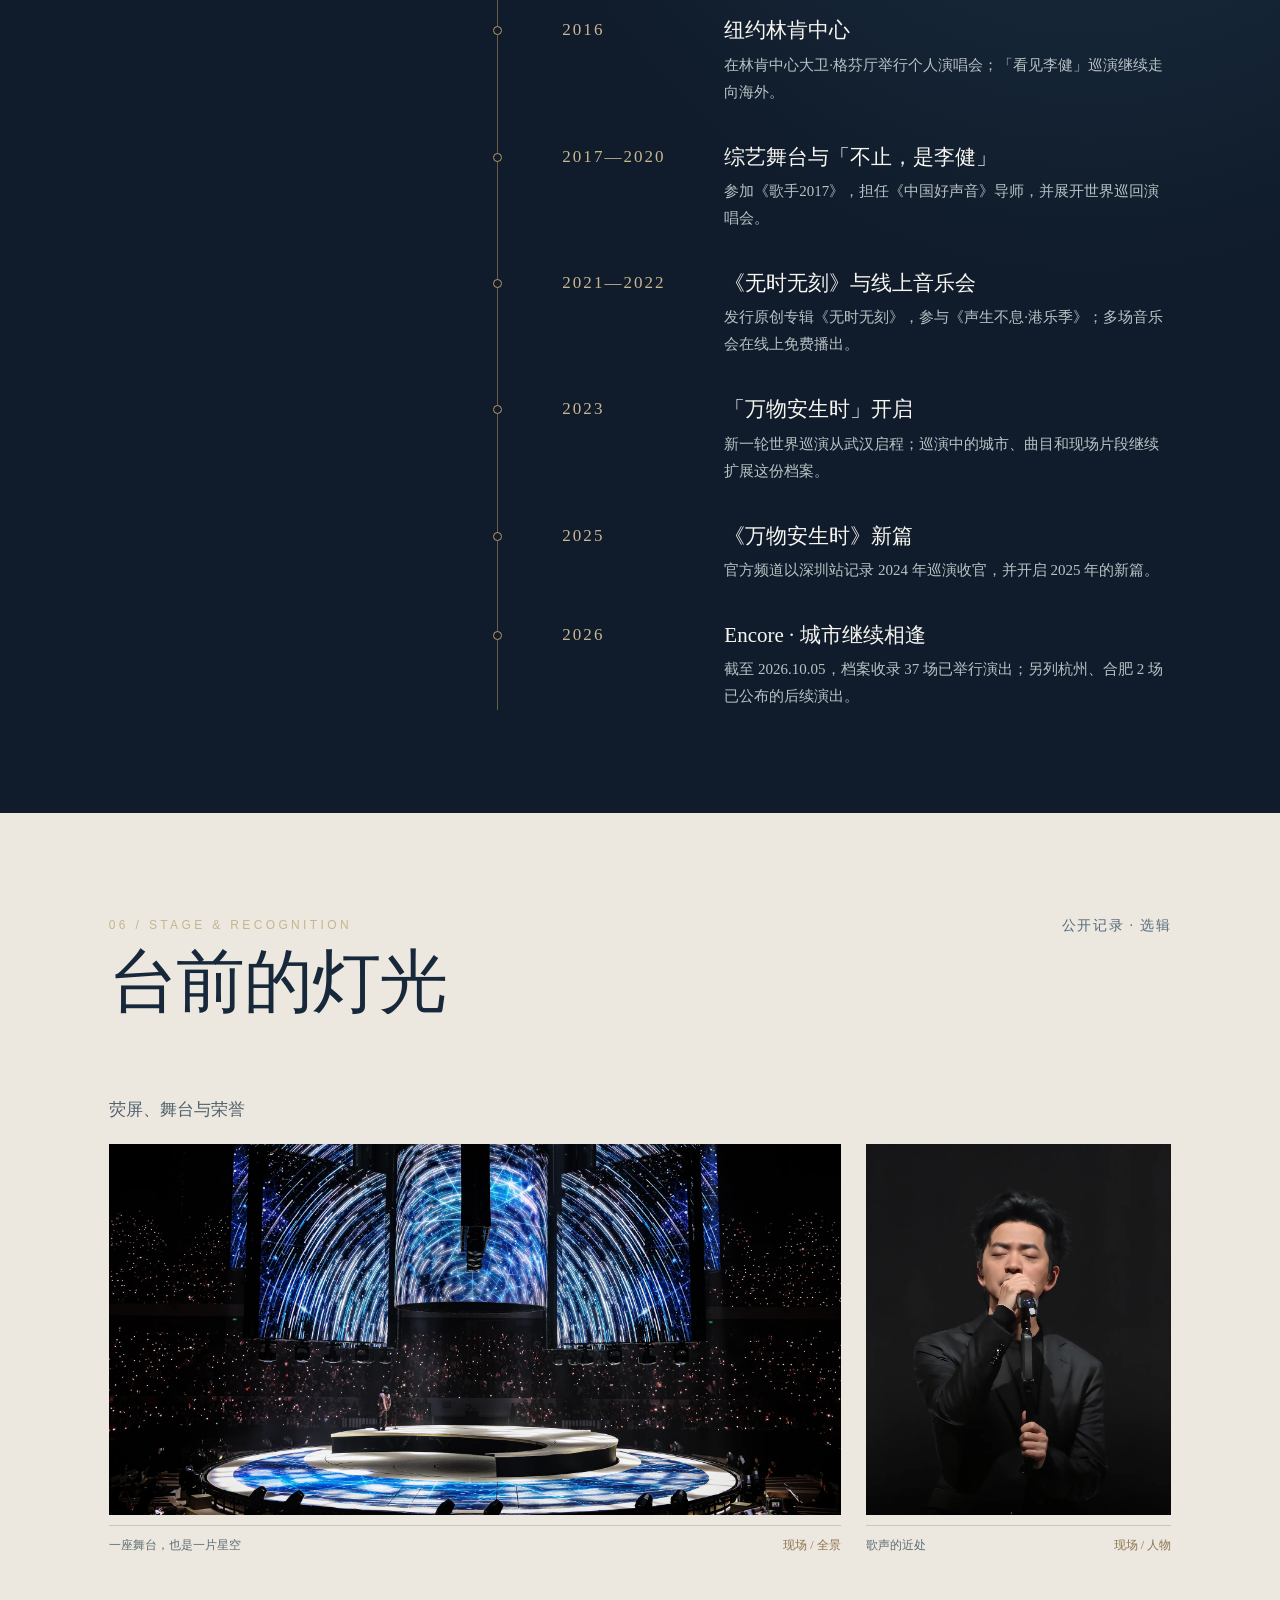
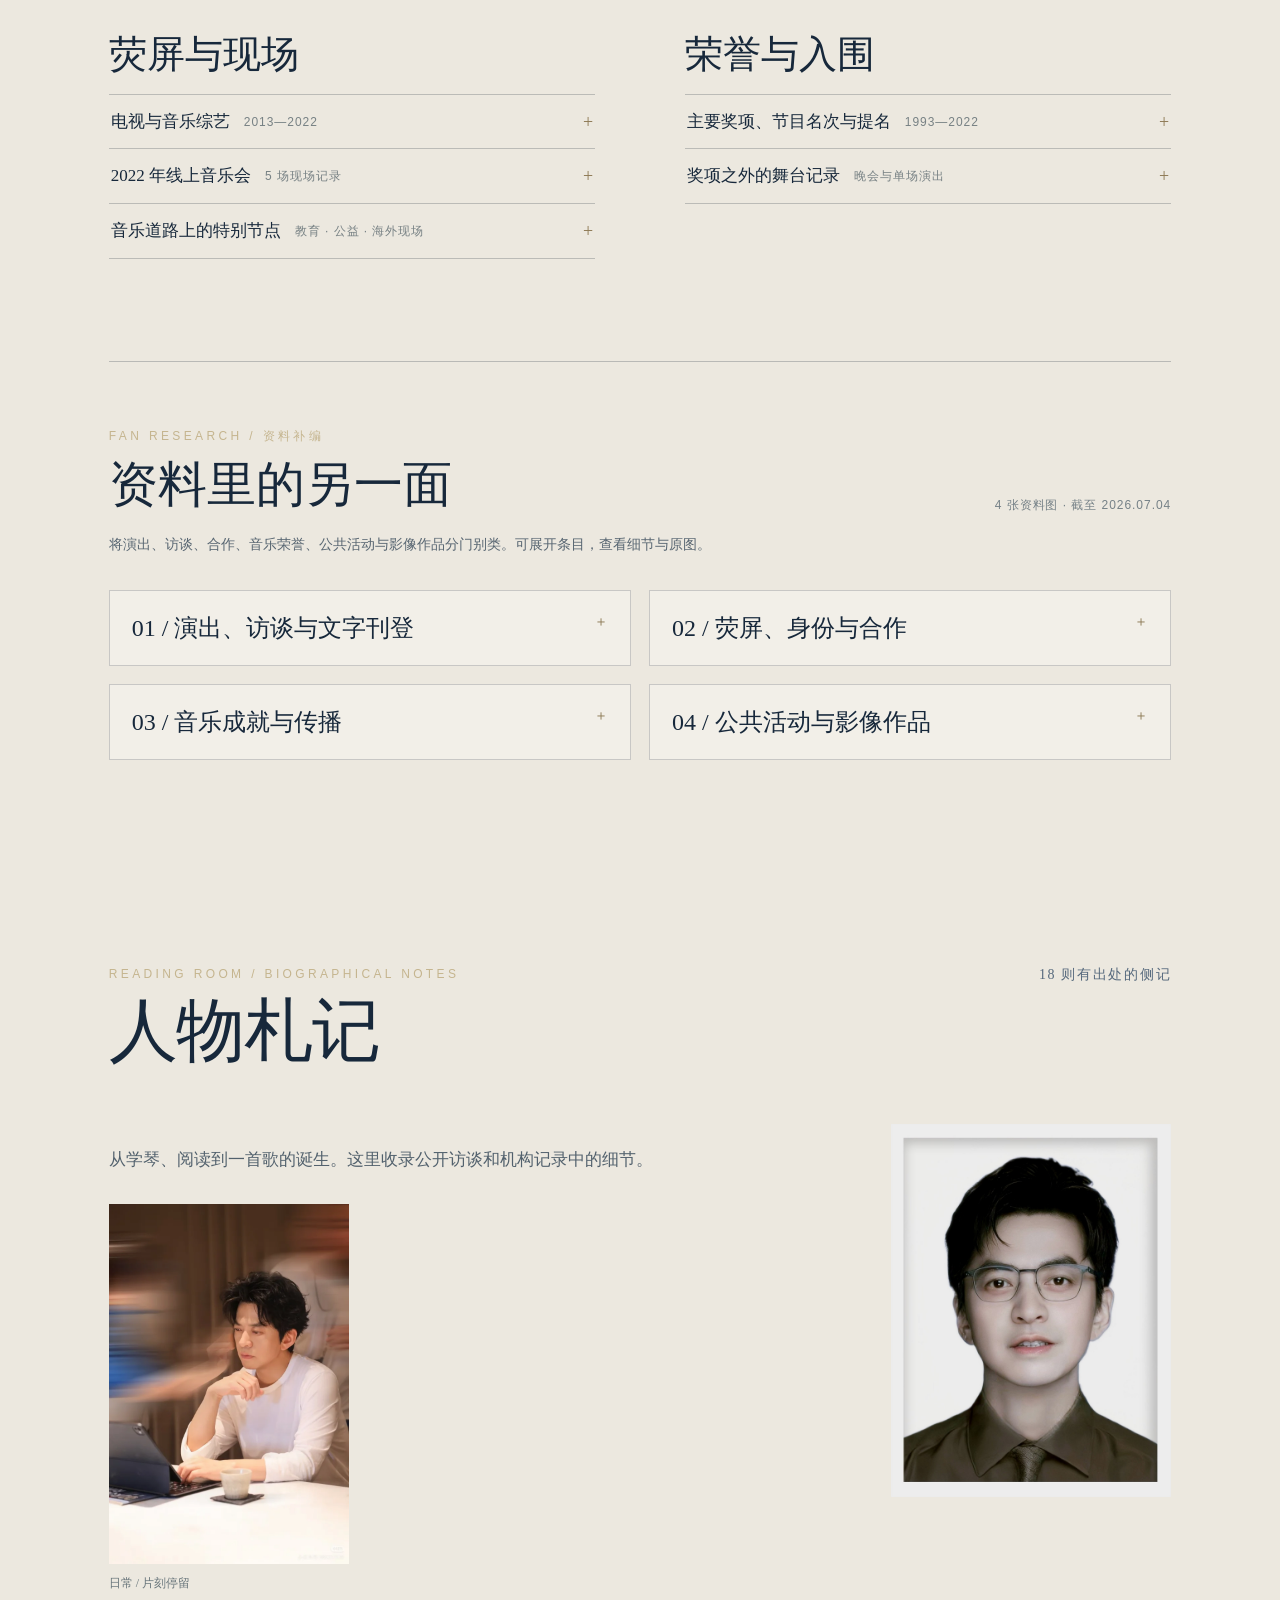
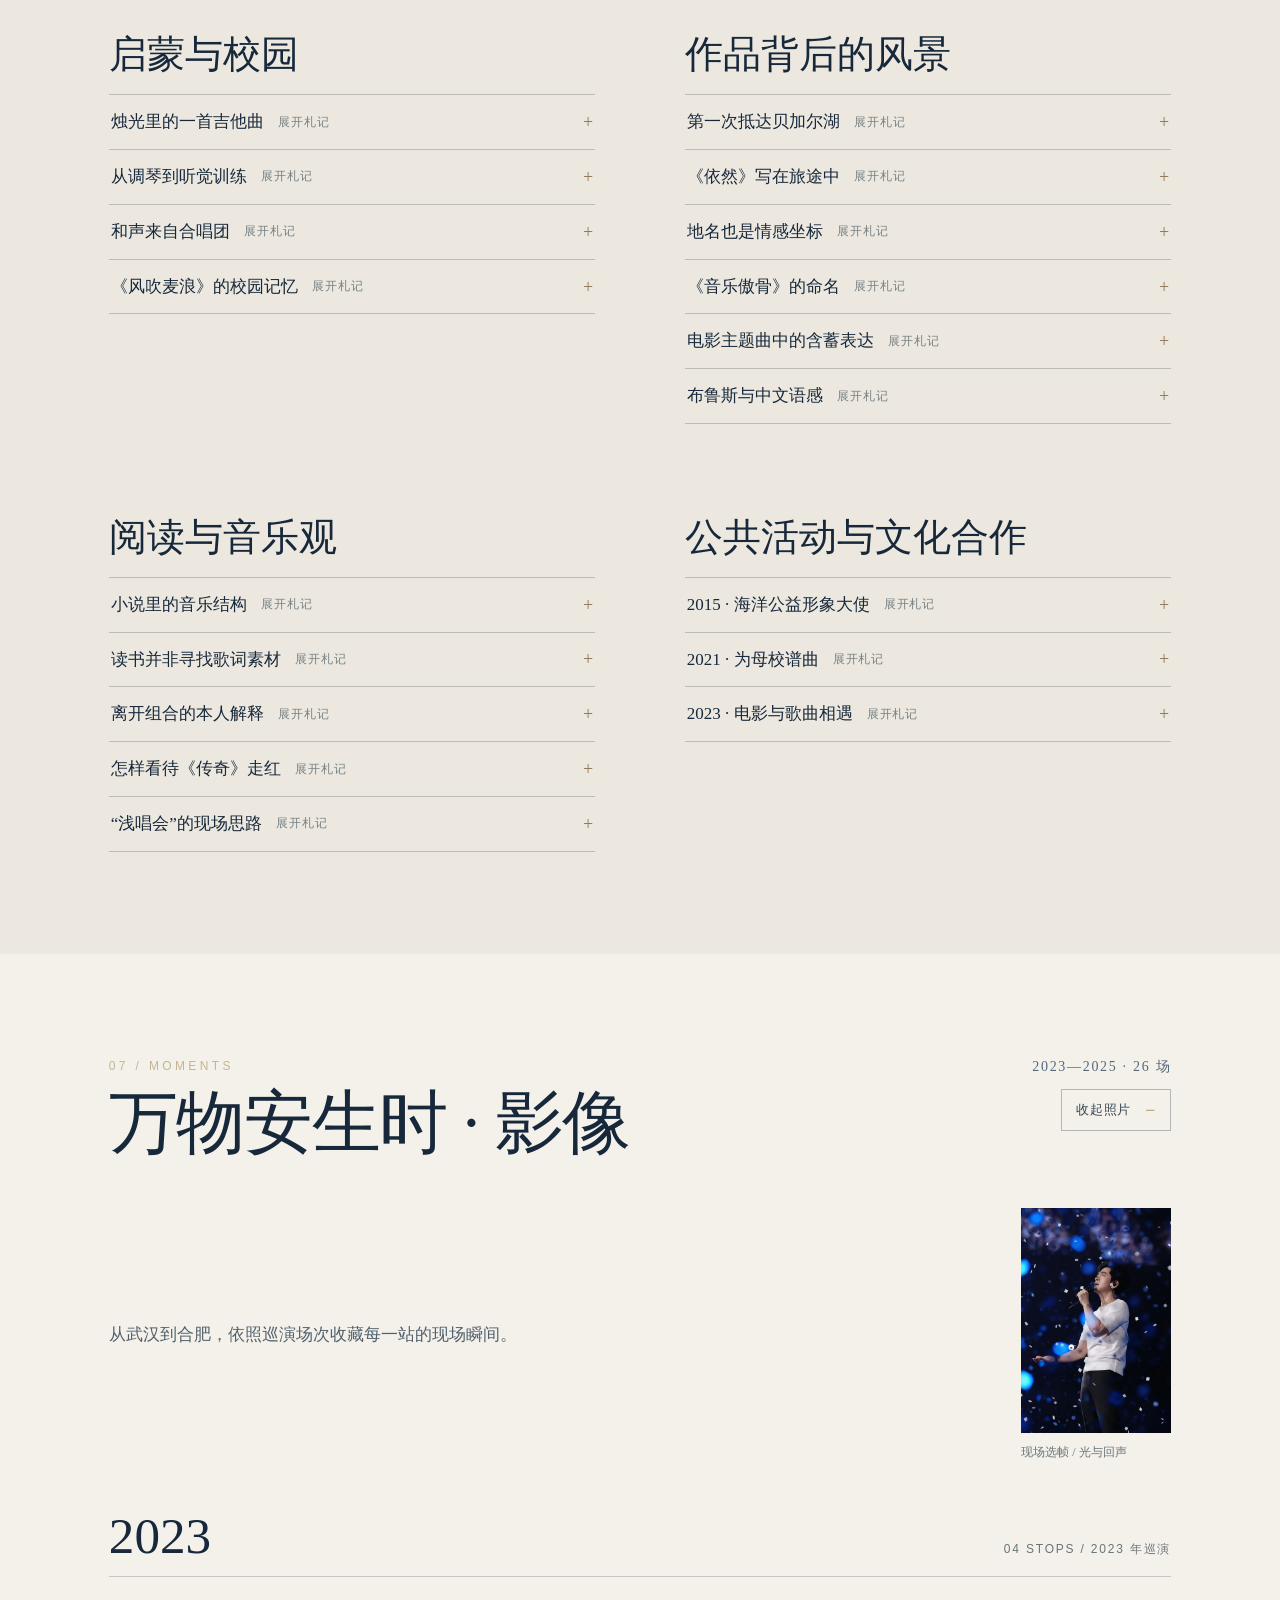
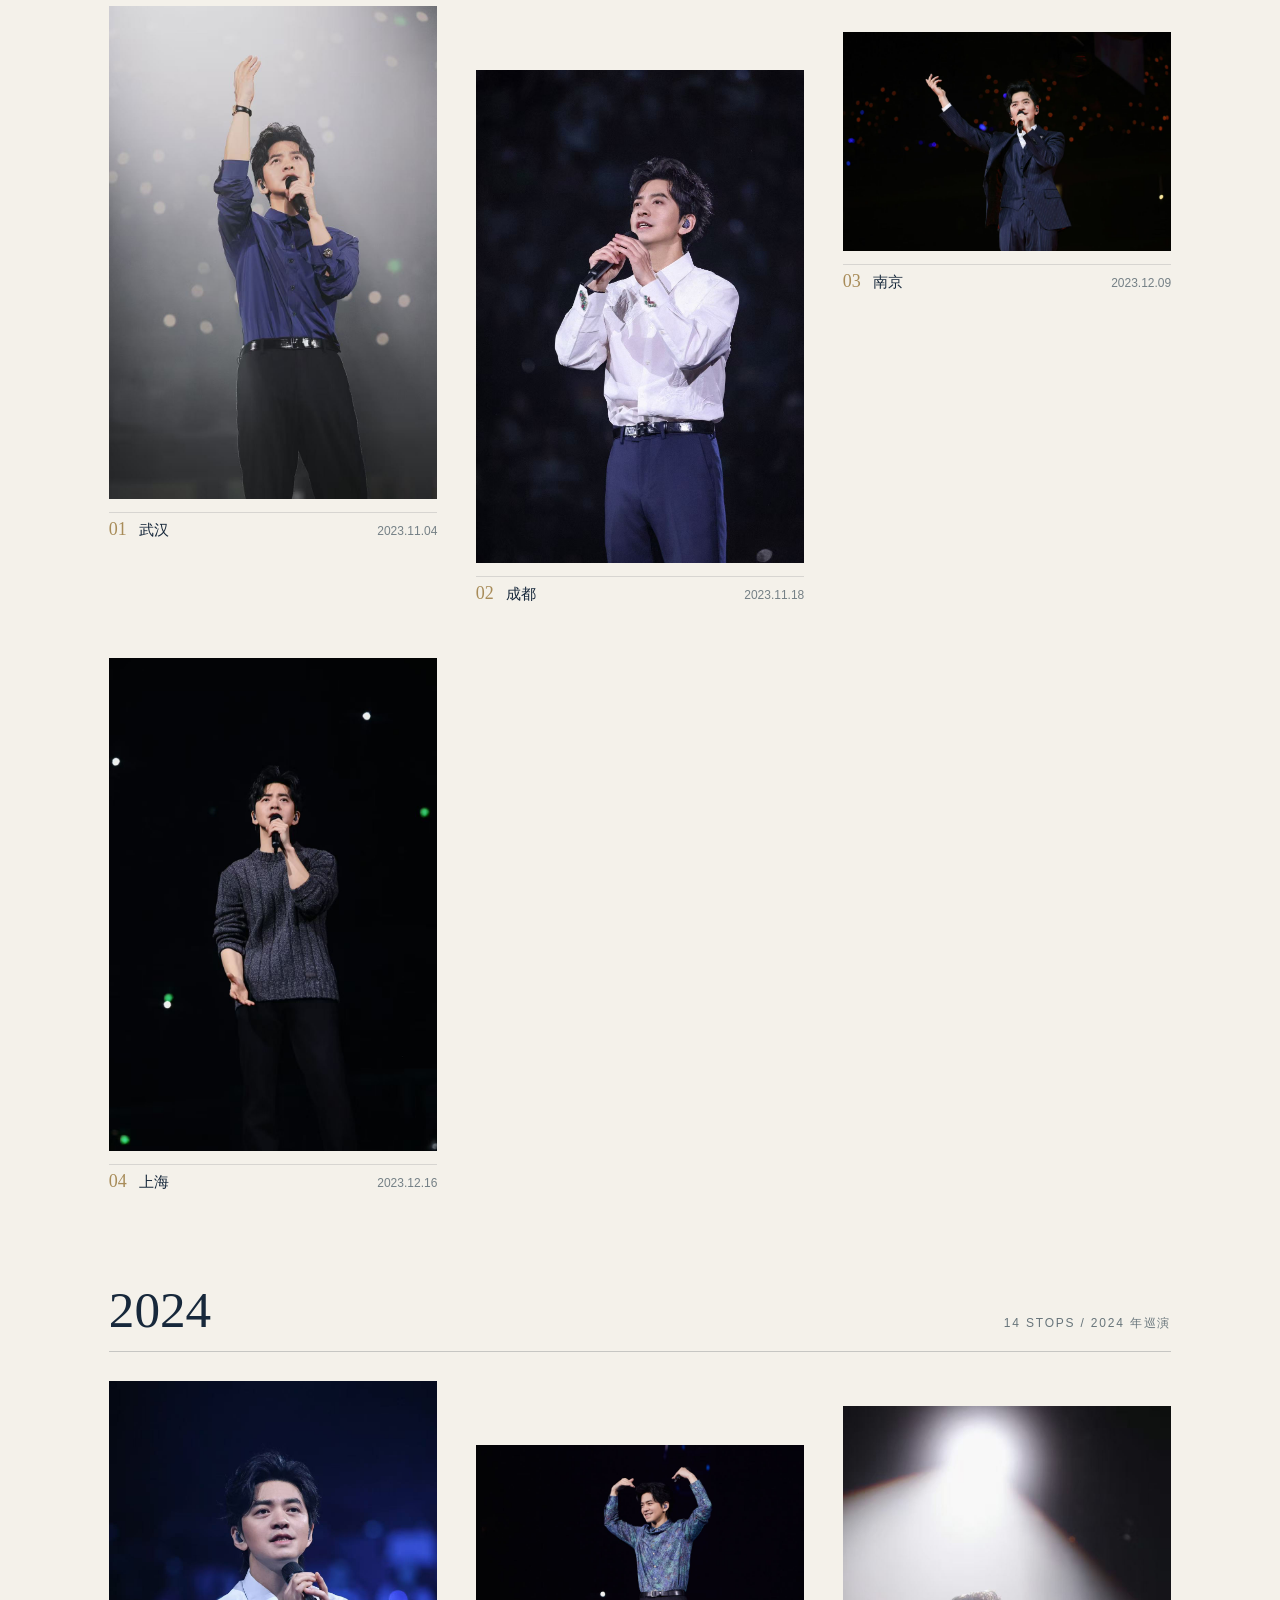
==== commit 679756c4: "Remove Blue Study portrait" ====
--- a/site/index.html
+++ b/site/index.html
@@ -109,12 +109,8 @@
     .section-night .section-intro { color: #c7d0d0; }
 
     .about-grid { display: grid; grid-template-columns: minmax(250px,.86fr) minmax(320px,1.14fr); gap: clamp(36px,8vw,128px); align-items: start; }
-    .about-photo-stack { display: grid; gap: clamp(30px,4vw,54px); }
     .about-photo { margin: 0; }
     .about-photo img { width: 100%; aspect-ratio: 4/5; object-fit: cover; object-position: 100% 45%; background: #d3d0c8; }
-    .about-editorial { width: min(71%,310px); margin: 0 0 0 auto; }
-    .about-editorial img { width: 100%; height: auto; border: 1px solid rgba(16,28,44,.12); }
-    .about-editorial figcaption { margin-top: 10px; color: #65717a; font: 12px/1.6 var(--serif); text-align: right; }
     .about-photo figcaption, .moment figcaption { margin-top: 13px; color: #5f6b70; font-size: 12px; line-height: 1.7; }
     .about-copy h3 { margin: 0 0 20px; font: 400 clamp(25px,3vw,38px)/1.3 var(--serif); }
     .about-copy > p { margin: 0 0 31px; color: #4e5d67; font: 300 17px/2 var(--serif); }
@@ -503,9 +499,7 @@
       .section-head h2 { font-size: clamp(34px,10vw,50px); }
       .section-index { font-size: 12px; }
       .about-grid,.music-layout,.tour-layout { grid-template-columns: 1fr; gap: 34px; }
-      .about-photo-stack { grid-template-columns: 1.15fr .85fr; gap: 12px; align-items: end; }
-      .about-photo { max-width: none; }
-      .about-editorial { width: 100%; }
+      .about-photo { width: 100%; max-width: 380px; }
       .about-copy h3 { font-size: 27px; }
       .life-timeline li { grid-template-columns: 56px 1fr; gap: 13px; }
       .vinyl-frame { width: min(76vw,340px); }
@@ -770,15 +764,9 @@
         <span class="section-index">哈尔滨 → 远方</span>
       </div>
       <div class="about-grid">
-        <div class="about-photo-stack">
         <figure class="about-photo reveal">
           <img src="assets/lijian-about-close.jpg" alt="李健面部近景肖像" width="1278" height="960" loading="lazy">
         </figure>
-        <figure class="about-editorial reveal">
-          <img src="assets/archive-blue-portrait.webp" alt="蓝色舞台肖像与 LI JIAN 字样组成的视觉作品" width="1200" height="1800" loading="lazy" decoding="async">
-          <figcaption>舞台肖像 / BLUE STUDY</figcaption>
-        </figure>
-        </div>
         <div class="about-copy reveal">
           <span class="section-kicker">LI JIAN · SINGER / SONGWRITER</span>
           <h3>从校园民谣出发，<br>把歌写成一段段旅程。</h3>
@@ -1405,7 +1393,7 @@
       </details>
       <div class="archive-credits">
         <p><strong>巡演主题视觉</strong><br>「不止，是李健」「看见李健」「向往」「万物安生时」四张图片由网站创建者提供。图像处理版本用于主题切换展示；《向往》图源自 2022 年线上音乐会，不作为 2011 年巡演原始海报的证明。</p>
-        <p><strong>用户提供照片与视觉</strong><br>序章人物图、人物页肖像、人物札记肖像、巡演标识与「万物安生时」前 26 场现场照片均由网站创建者提供；本次新增的舞台全景、蓝色肖像视觉、西安肖像、行走舞台照及山中行线稿亦由网站创建者提供；另选用创建者提供的蓝色纸片现场照、黑衣坐姿演唱照和白衣桌前照，分别作为影像引页、短笺与人物札记的配图，保留原有标记，不推断场次。序章使用透明背景版本，影像按提供的 01—26 编号与巡演场次对应；新增视觉另置于相关章节。</p>
+        <p><strong>用户提供照片与视觉</strong><br>序章人物图、人物页肖像、人物札记肖像、巡演标识与「万物安生时」前 26 场现场照片均由网站创建者提供；本次新增的舞台全景、西安肖像、行走舞台照及山中行线稿亦由网站创建者提供；另选用创建者提供的蓝色纸片现场照、黑衣坐姿演唱照和白衣桌前照，分别作为影像引页、短笺与人物札记的配图，保留原有标记，不推断场次。序章使用透明背景版本，影像按提供的 01—26 编号与巡演场次对应；新增视觉另置于相关章节。</p>
         <p><strong>黑胶静物照片</strong><br>Mink Mingle · Wikimedia Commons · CC0 1.0。仅作唱片视觉意象，不表示照片中的设备或唱片属于李健。</p>
         <p><strong>背景音乐</strong><br>李健《一切刚刚好》由网站创建者提供，仅在访客主动点击后循环播放；网页使用压缩音频版本，原始文件保存在项目资料中。录音不属于本站代码的 MIT 许可范围。</p>
         <p><strong>维基百科资料</strong><br>生平、作品、单曲、合作、综艺、奖项与历史巡演按中文维基百科相关条目整理，查阅日期：2026.09.24。条目提示部分内容仍需校对，本页保留原条目链接以便核查；「万物安生时」2023—2026 场次以网站创建者提供的清单为准。基于维基百科文字整理的内容依 <a href="https://creativecommons.org/licenses/by-sa/4.0/" target="_blank" rel="noreferrer">CC BY-SA 4.0</a> 标注来源。</p>
@@ -1547,8 +1535,8 @@
       ["2026-08-08", "厦门", "凤凰体育馆", "Angel/八月照相馆", "鹭岛夜，乐声起", "encore"],
       ["2026-09-05", "南京", "南京梦之蓝青奥体育公园体育馆", "在遥远的天空地下思念是一种病", "万物安生时，金陵夜回响", "encore"],
       ["2026-09-19", "西安", "西安奥体中心体育馆", "世界上不存在的歌/云上的日子", "长安夜色，乐起星河", "encore"],
-      ["2026-10-03", "成都", "五粮液文化体育中心综合体育馆", "拉萨酒吧（cover 根呷）", "已收录 24 首歌单 · 爱的四季、紫罗兰、爱咋咋地为变更曲目；拉萨酒吧标注本轮仅有", "encore"],
-      ["2026-10-05", "成都", "五粮液文化体育中心综合体育馆", "成都（cover 赵雷）", "已收录 24 首歌单 · 月半弯、心升明月、舍得为变更曲目", "encore"],
+      ["2026-10-03", "成都", "五粮液文化体育中心综合体育馆", "拉萨酒吧（cover 根呷）", "心中有曲，声起万物安", "encore"],
+      ["2026-10-05", "成都", "五粮液文化体育中心综合体育馆", "成都（cover 赵雷）", "蜀夜有风，灯下有歌", "encore"],
       ["2026-11-07", "杭州", "杭州奥体中心体育馆", "", "待演出 · 特别曲目待补", "encore"],
       ["2026-11-28", "合肥", "合肥少荃体育中心体育馆", "", "待演出 · 特别曲目待补", "encore"],
       ["2011-04-15", "成都", "锦城艺术宫", "", "", "main", "向往·2011"],
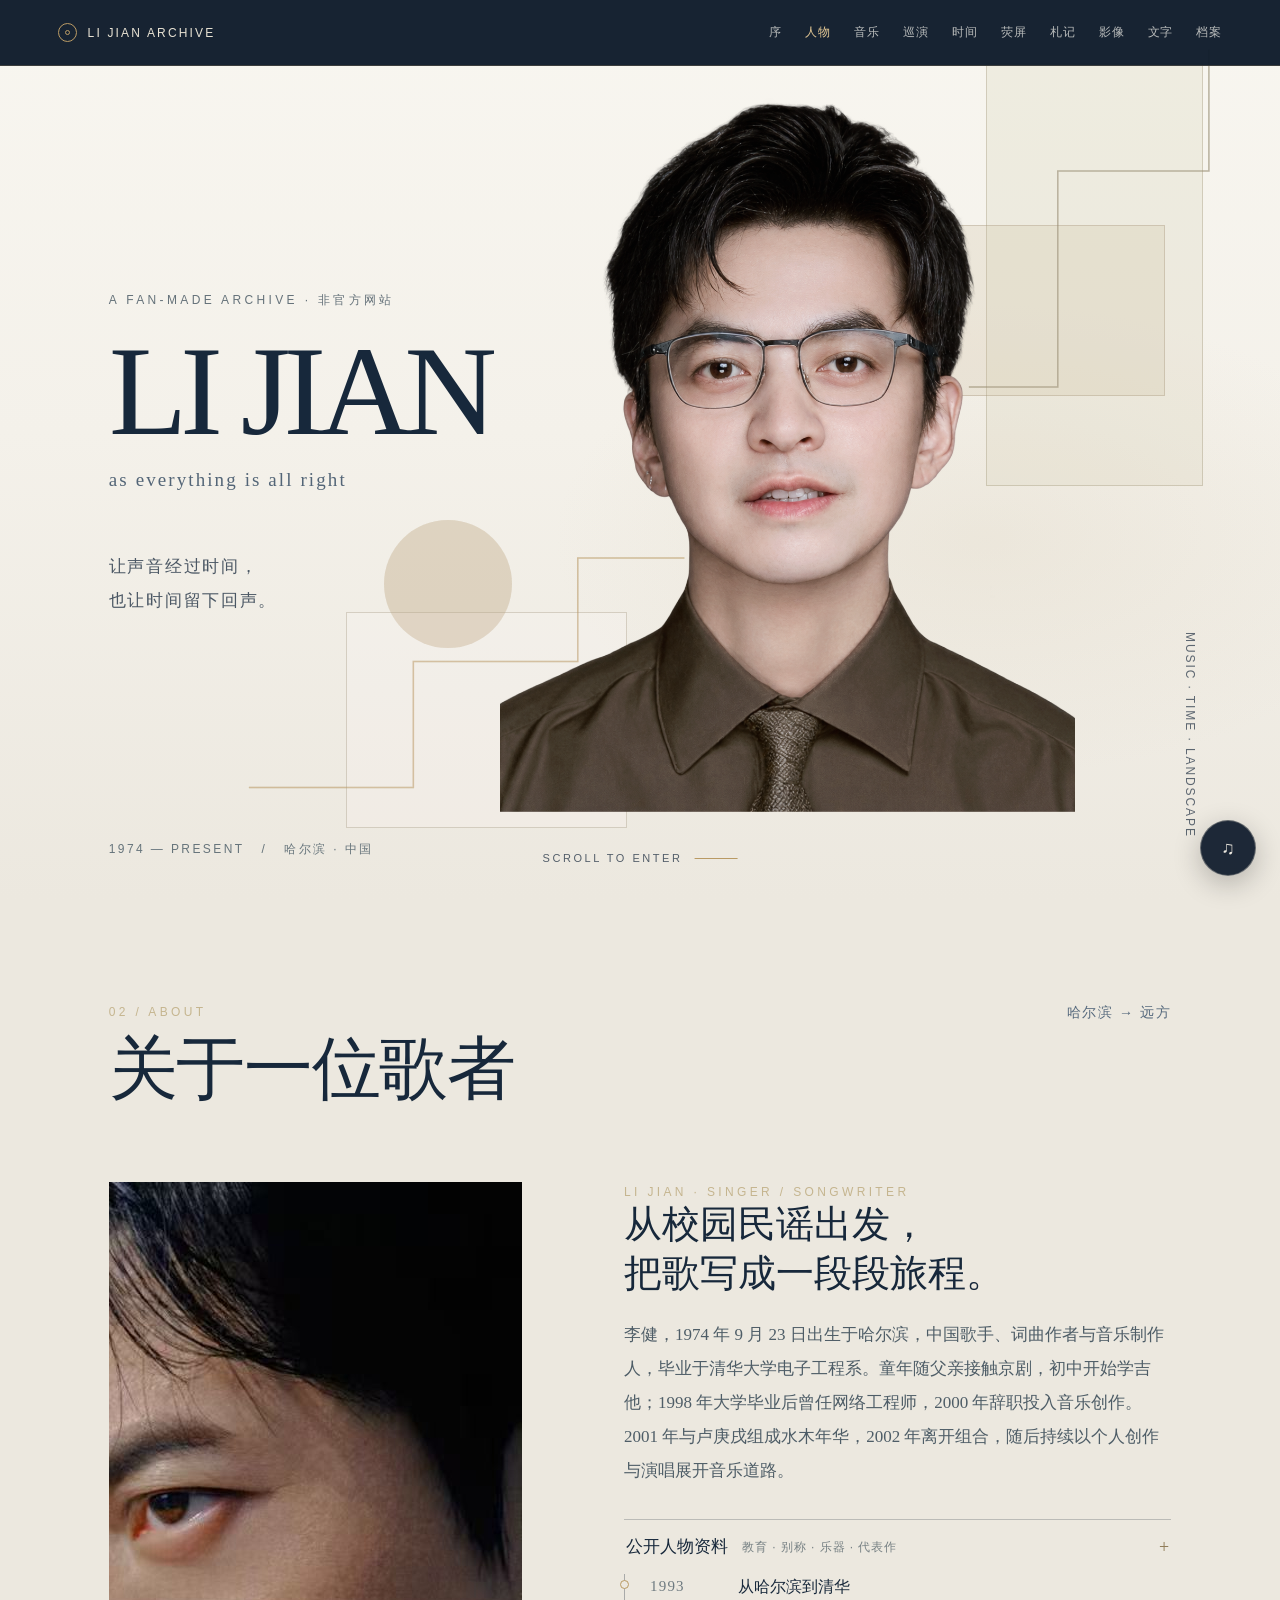
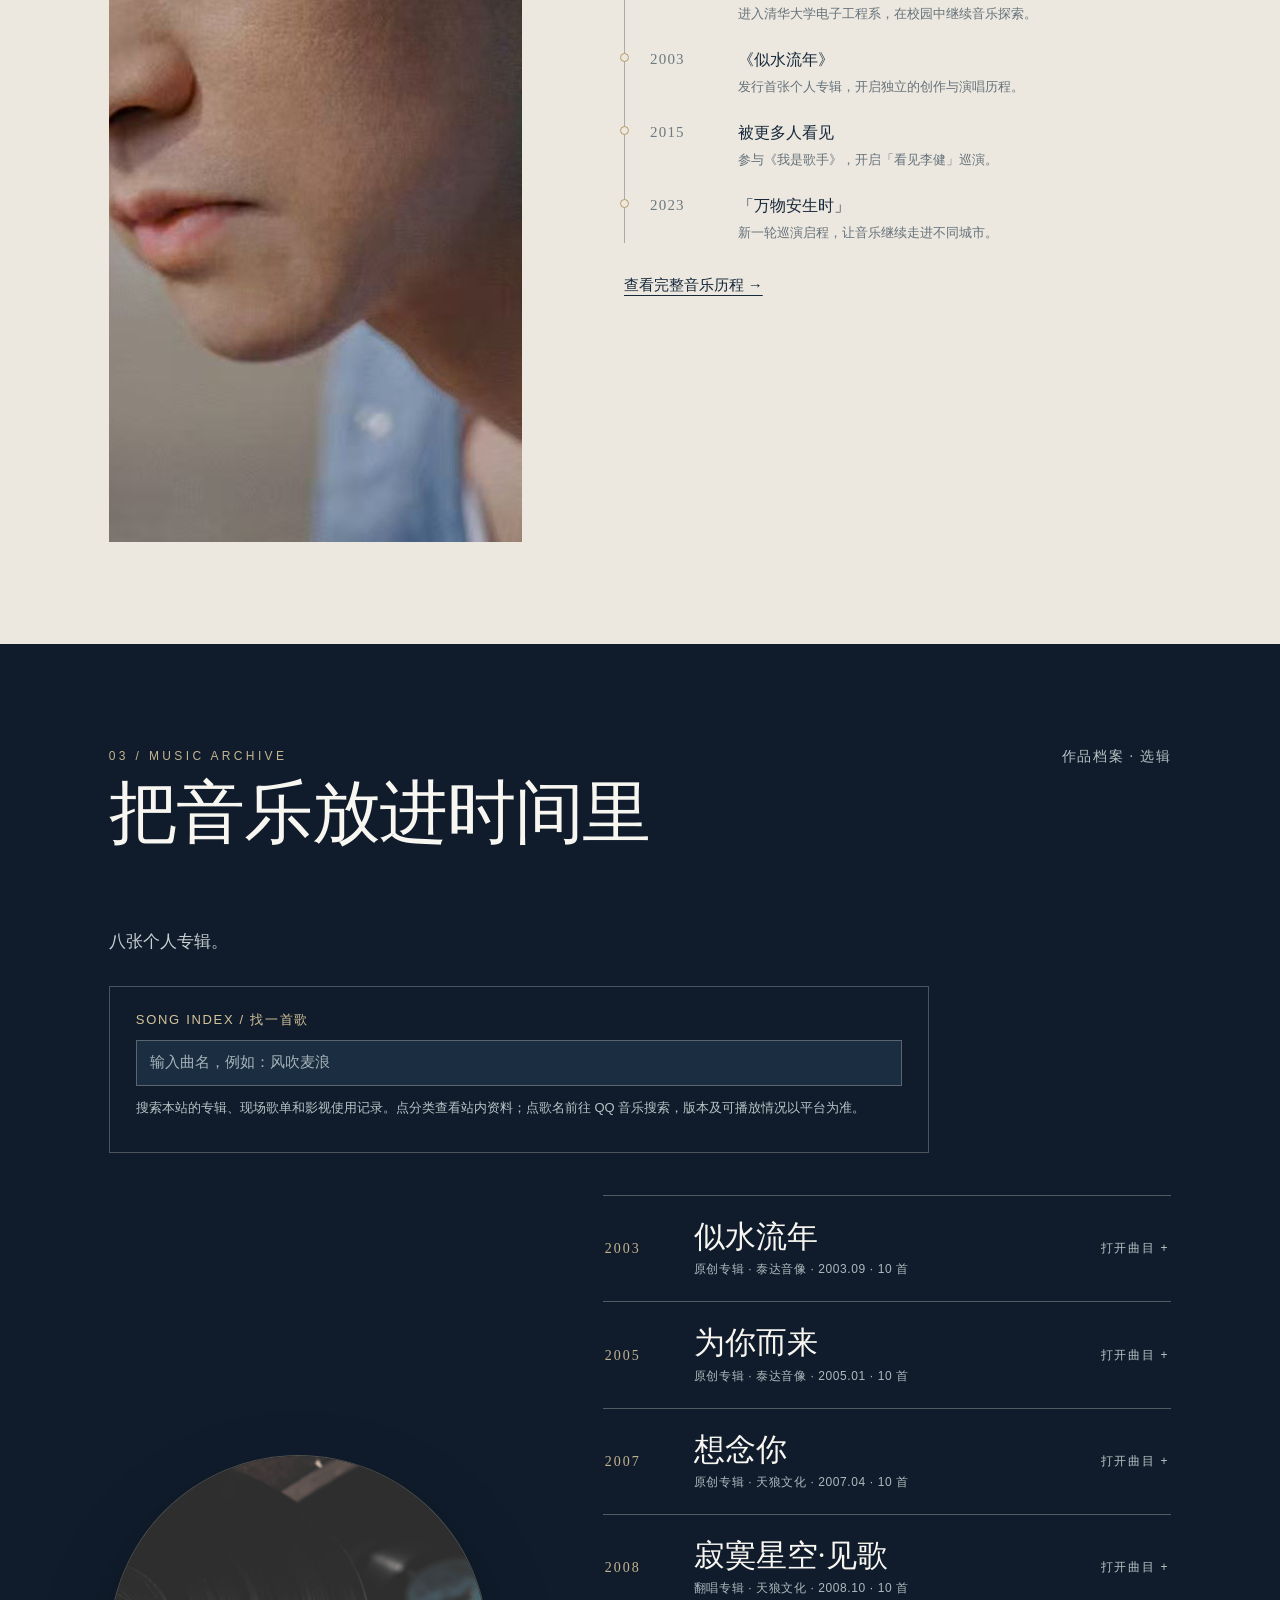
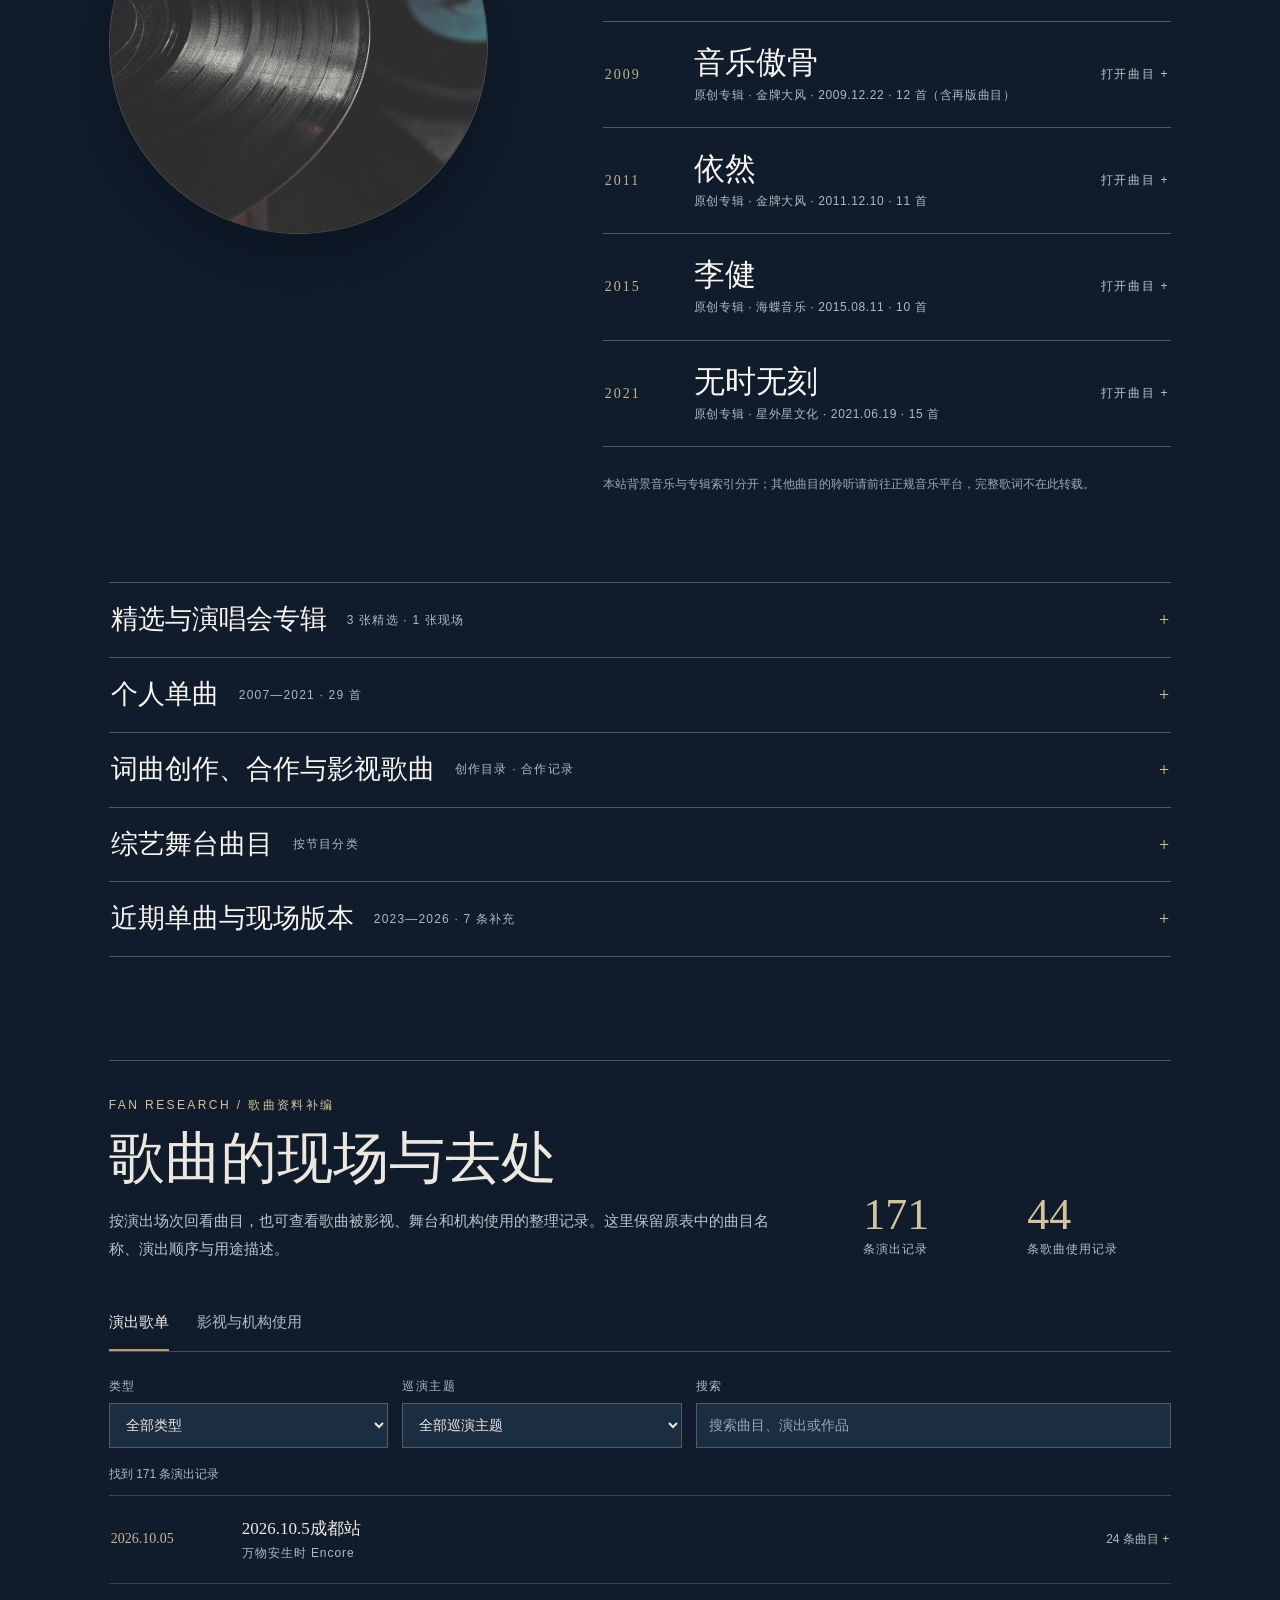
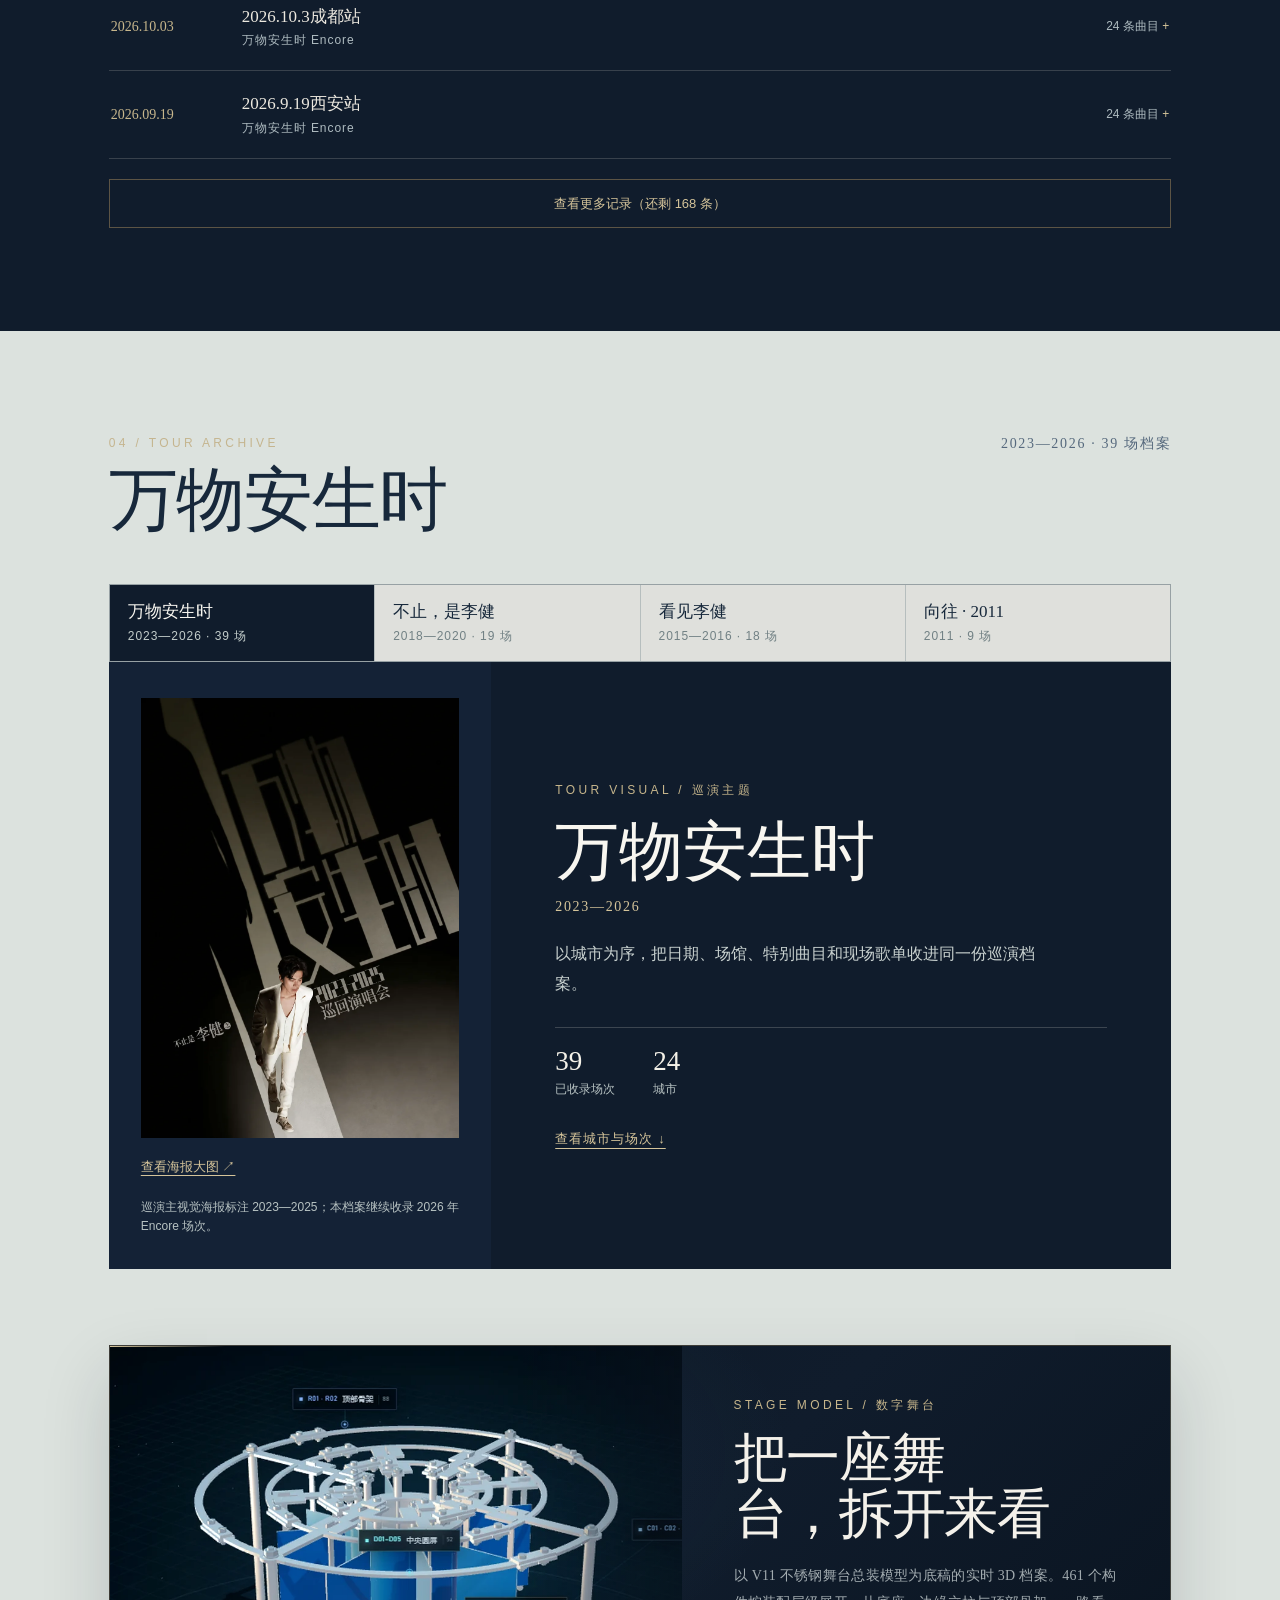
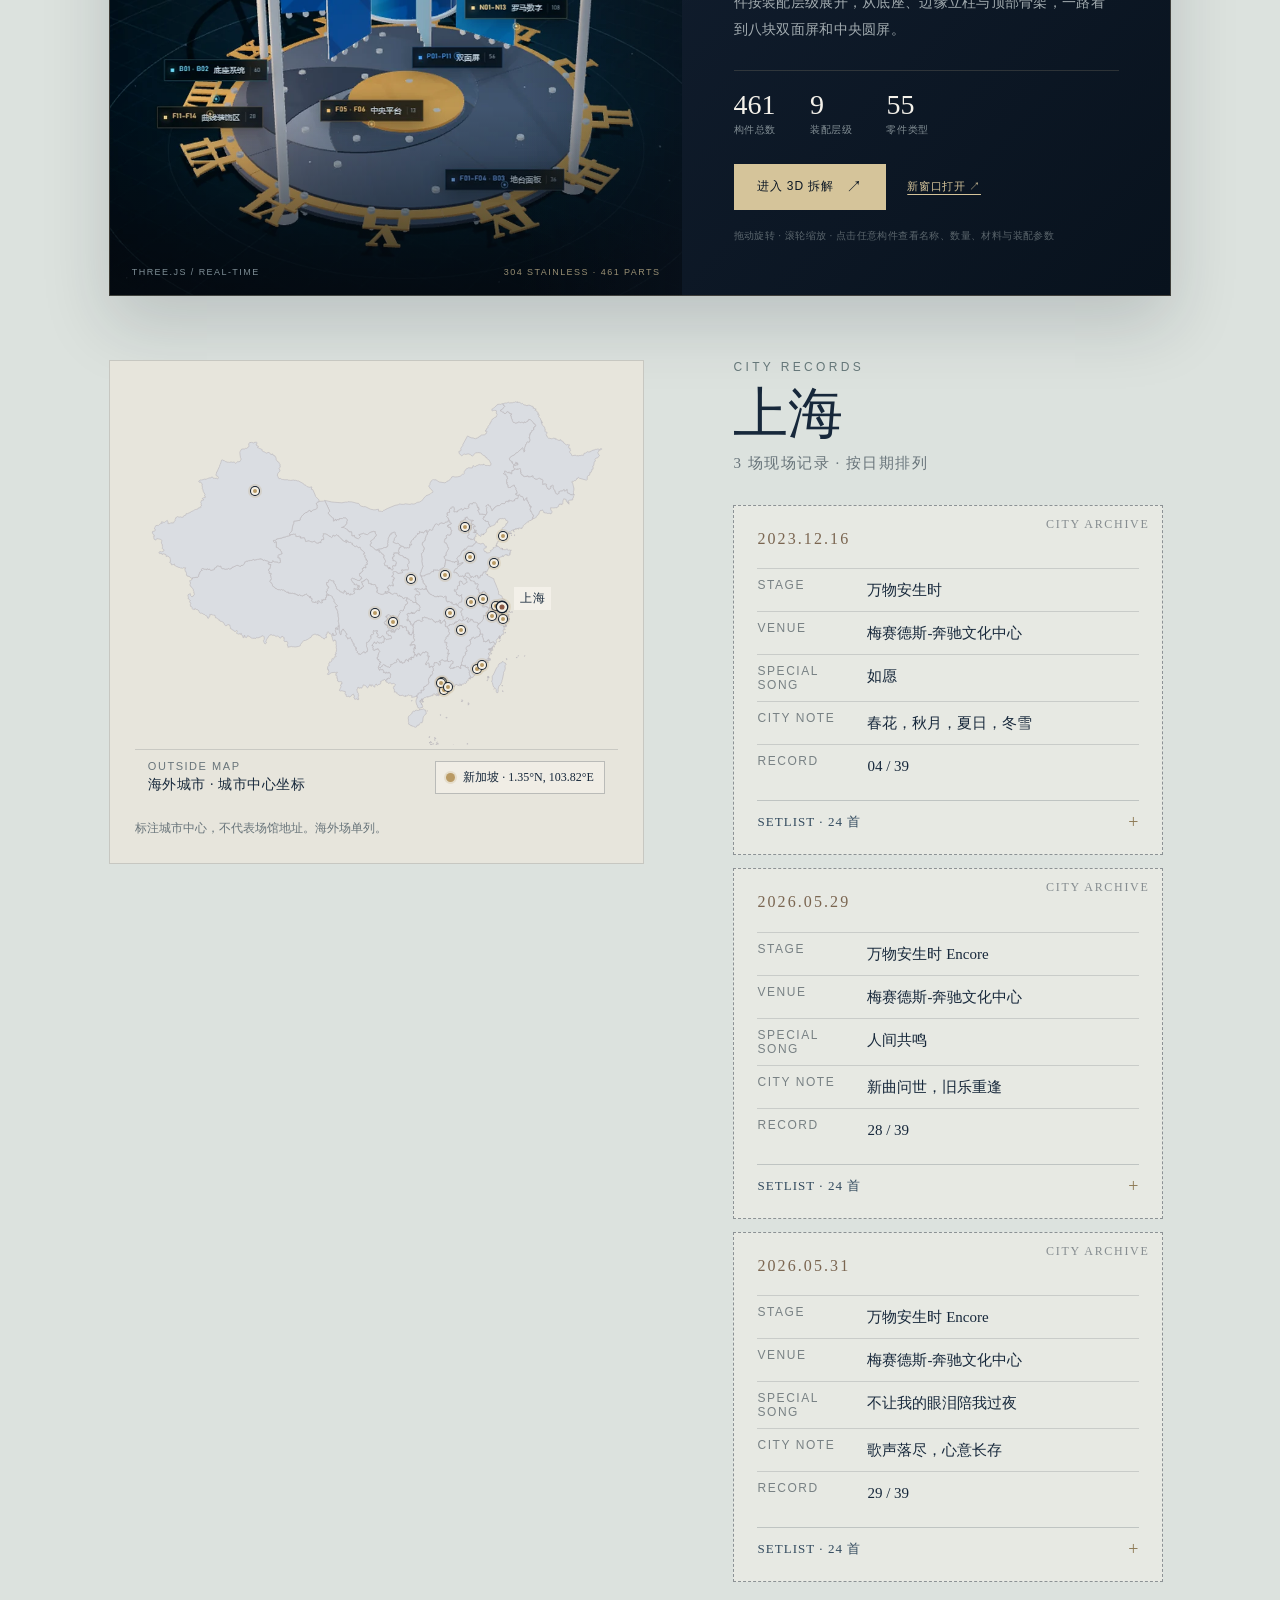
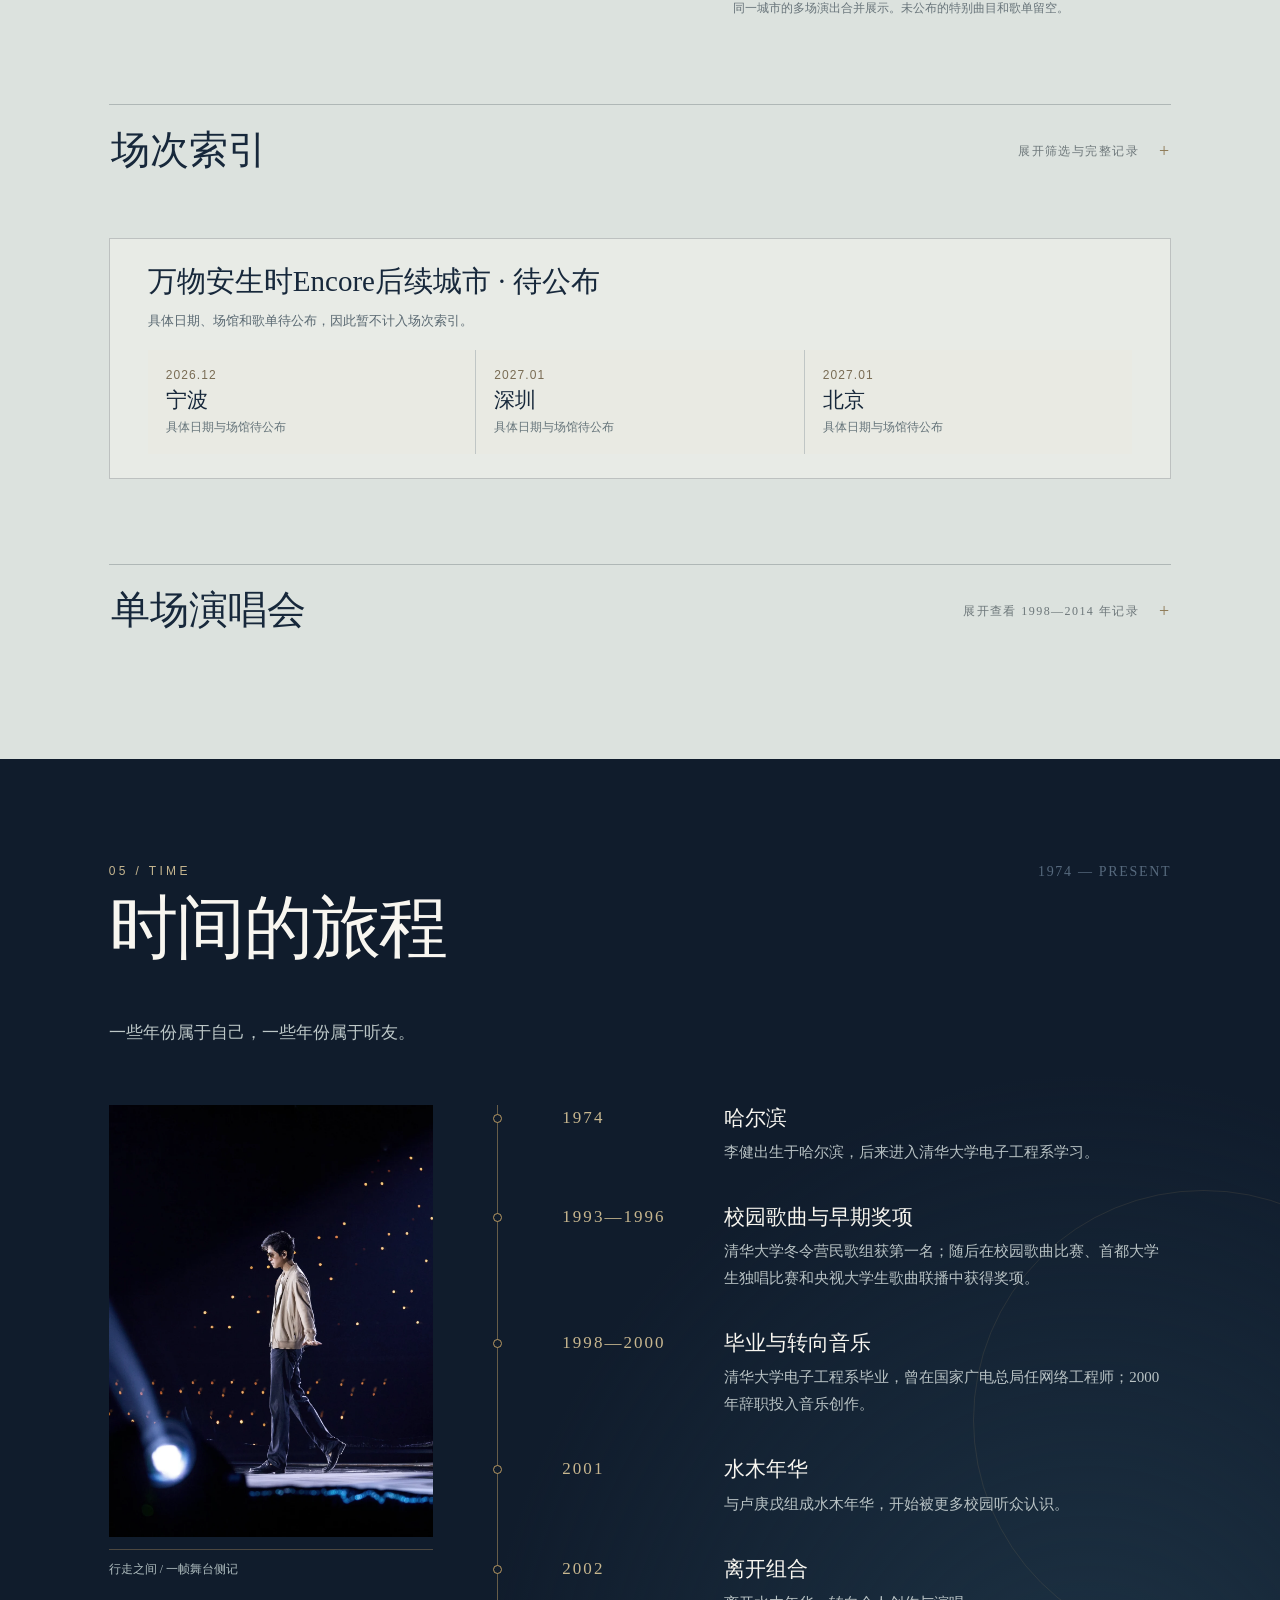
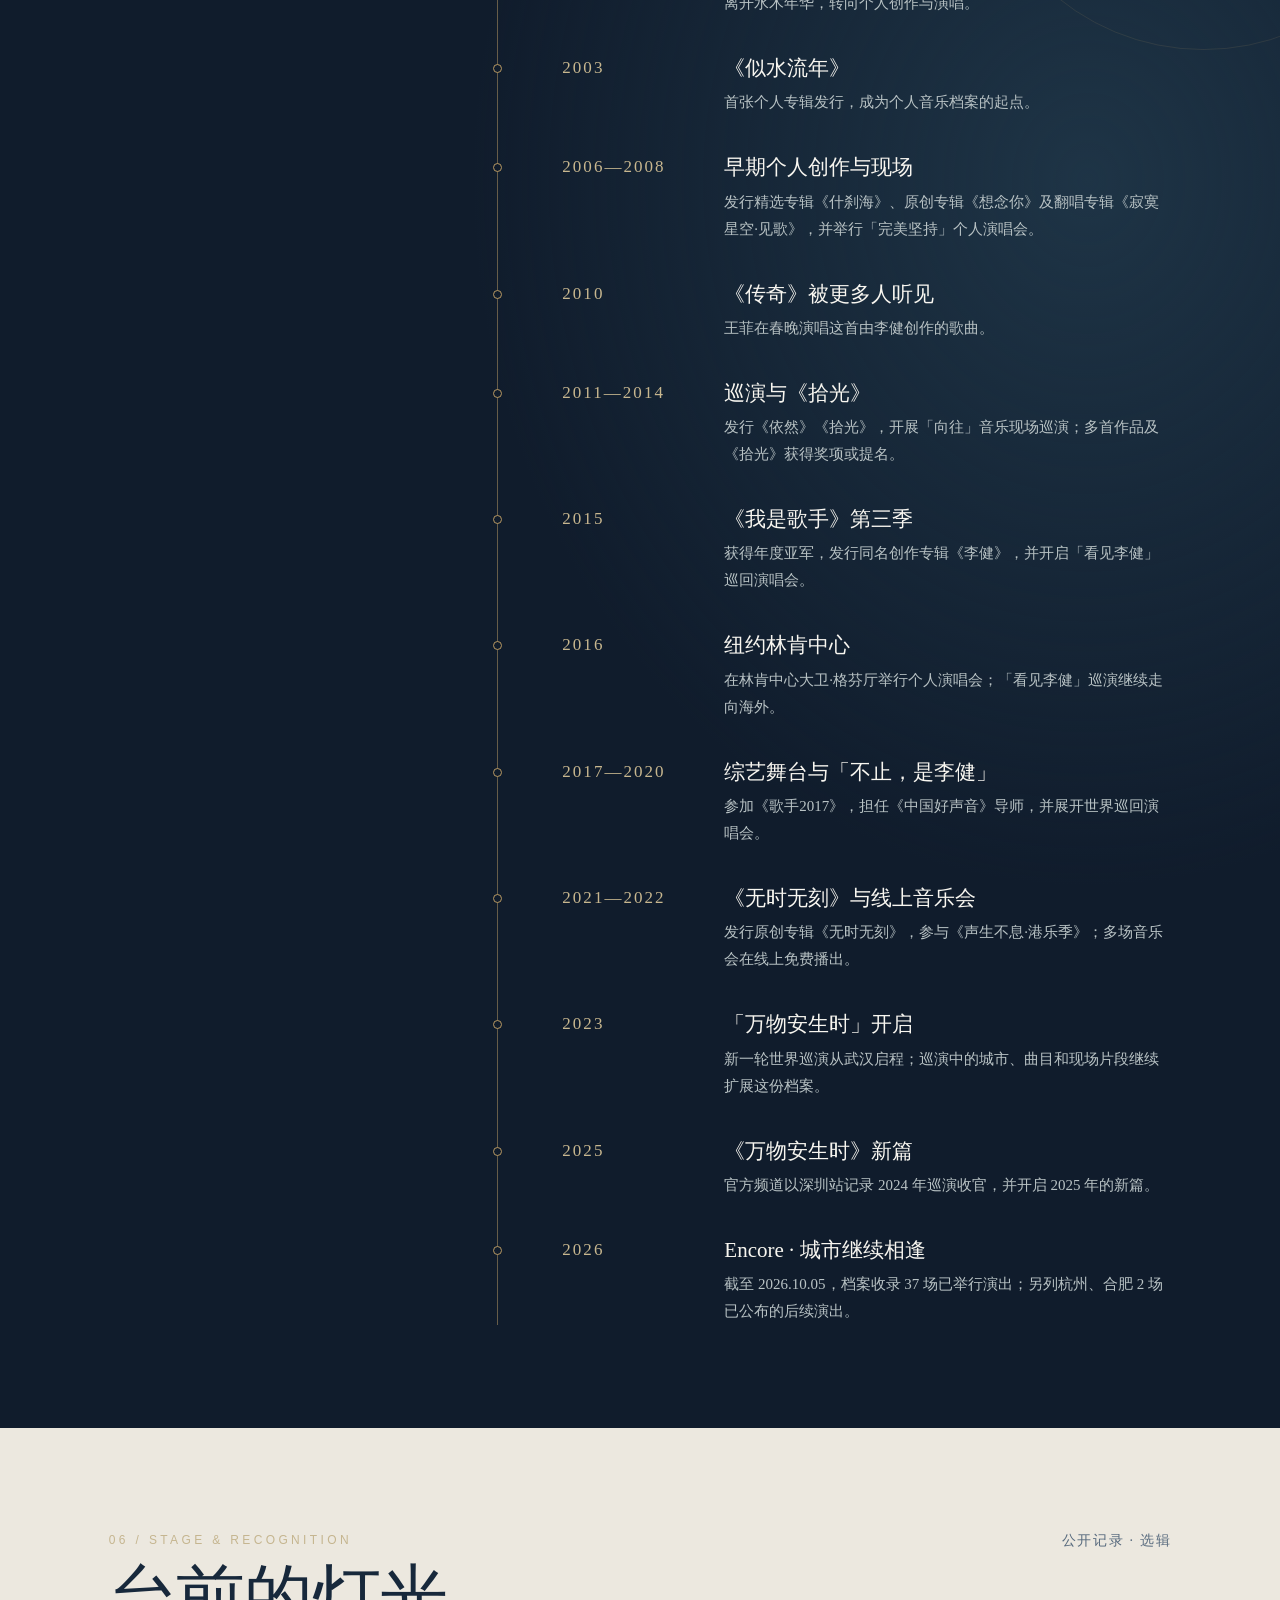
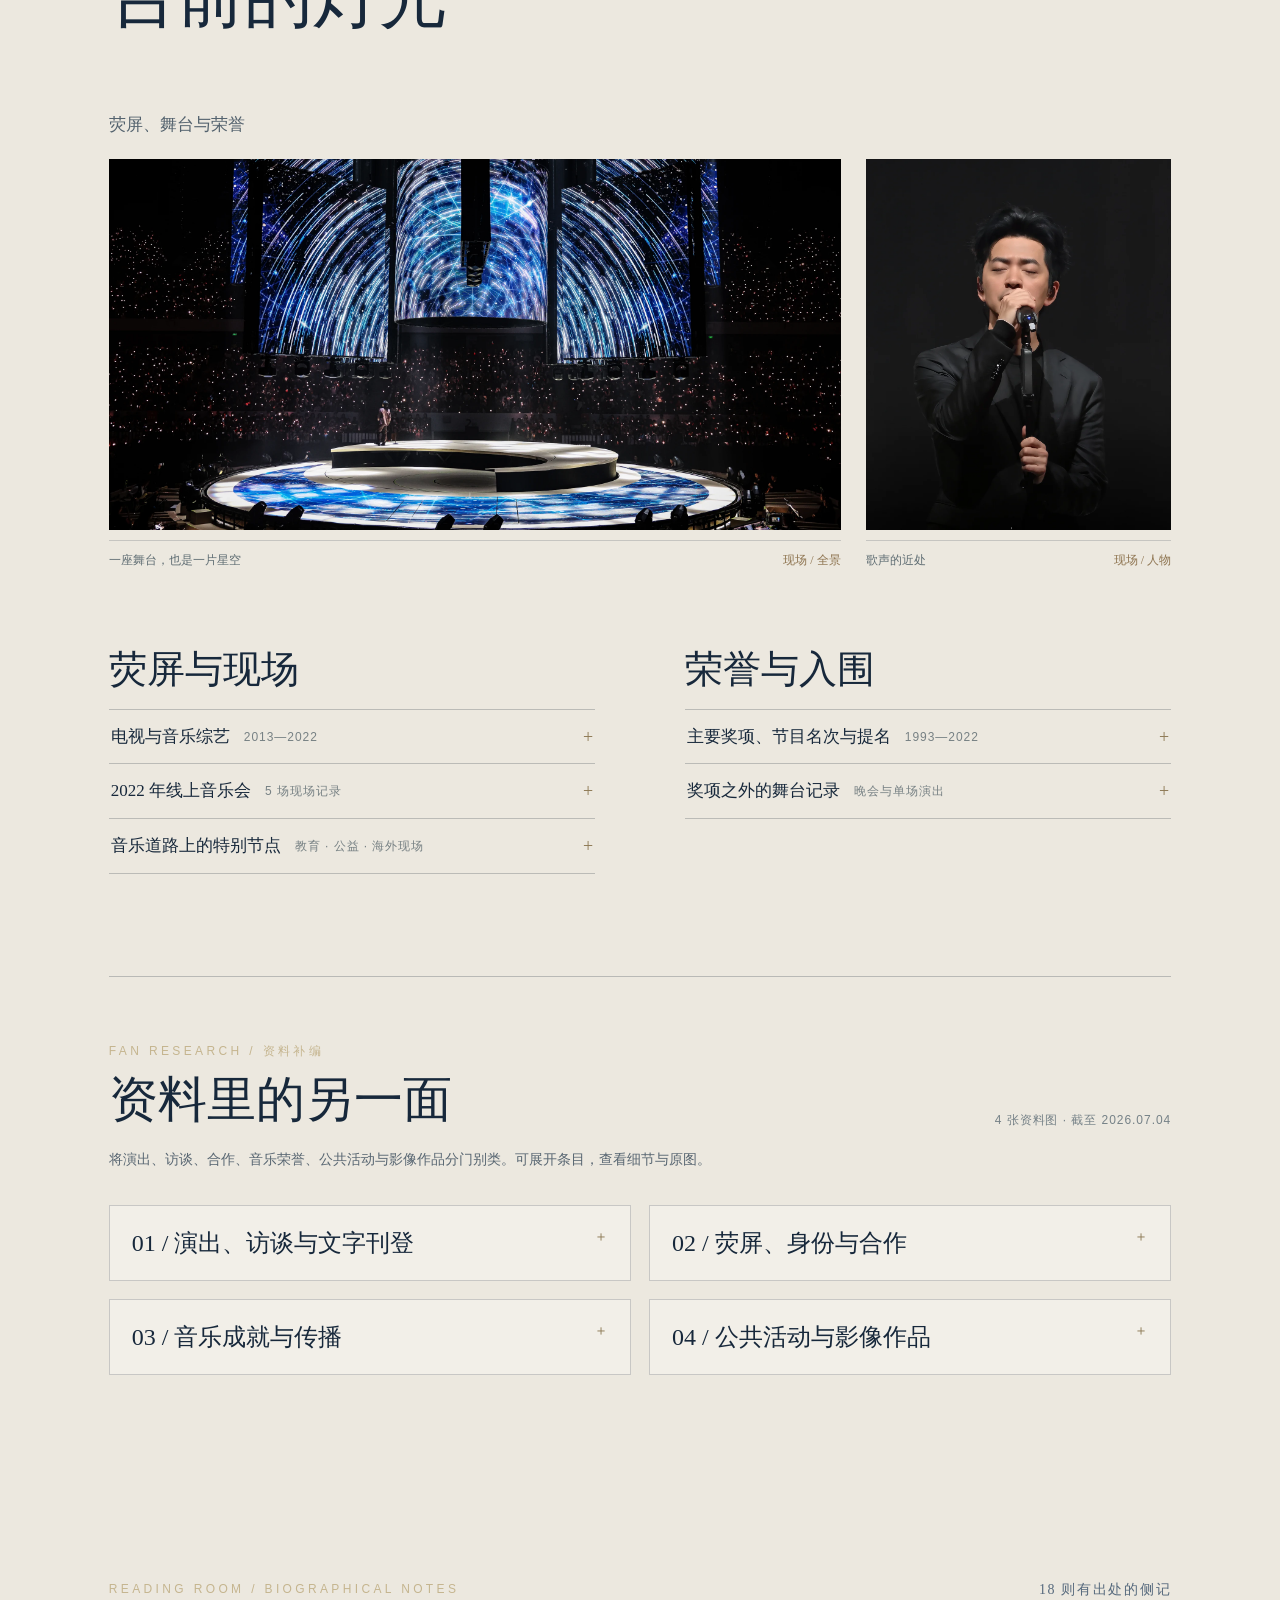
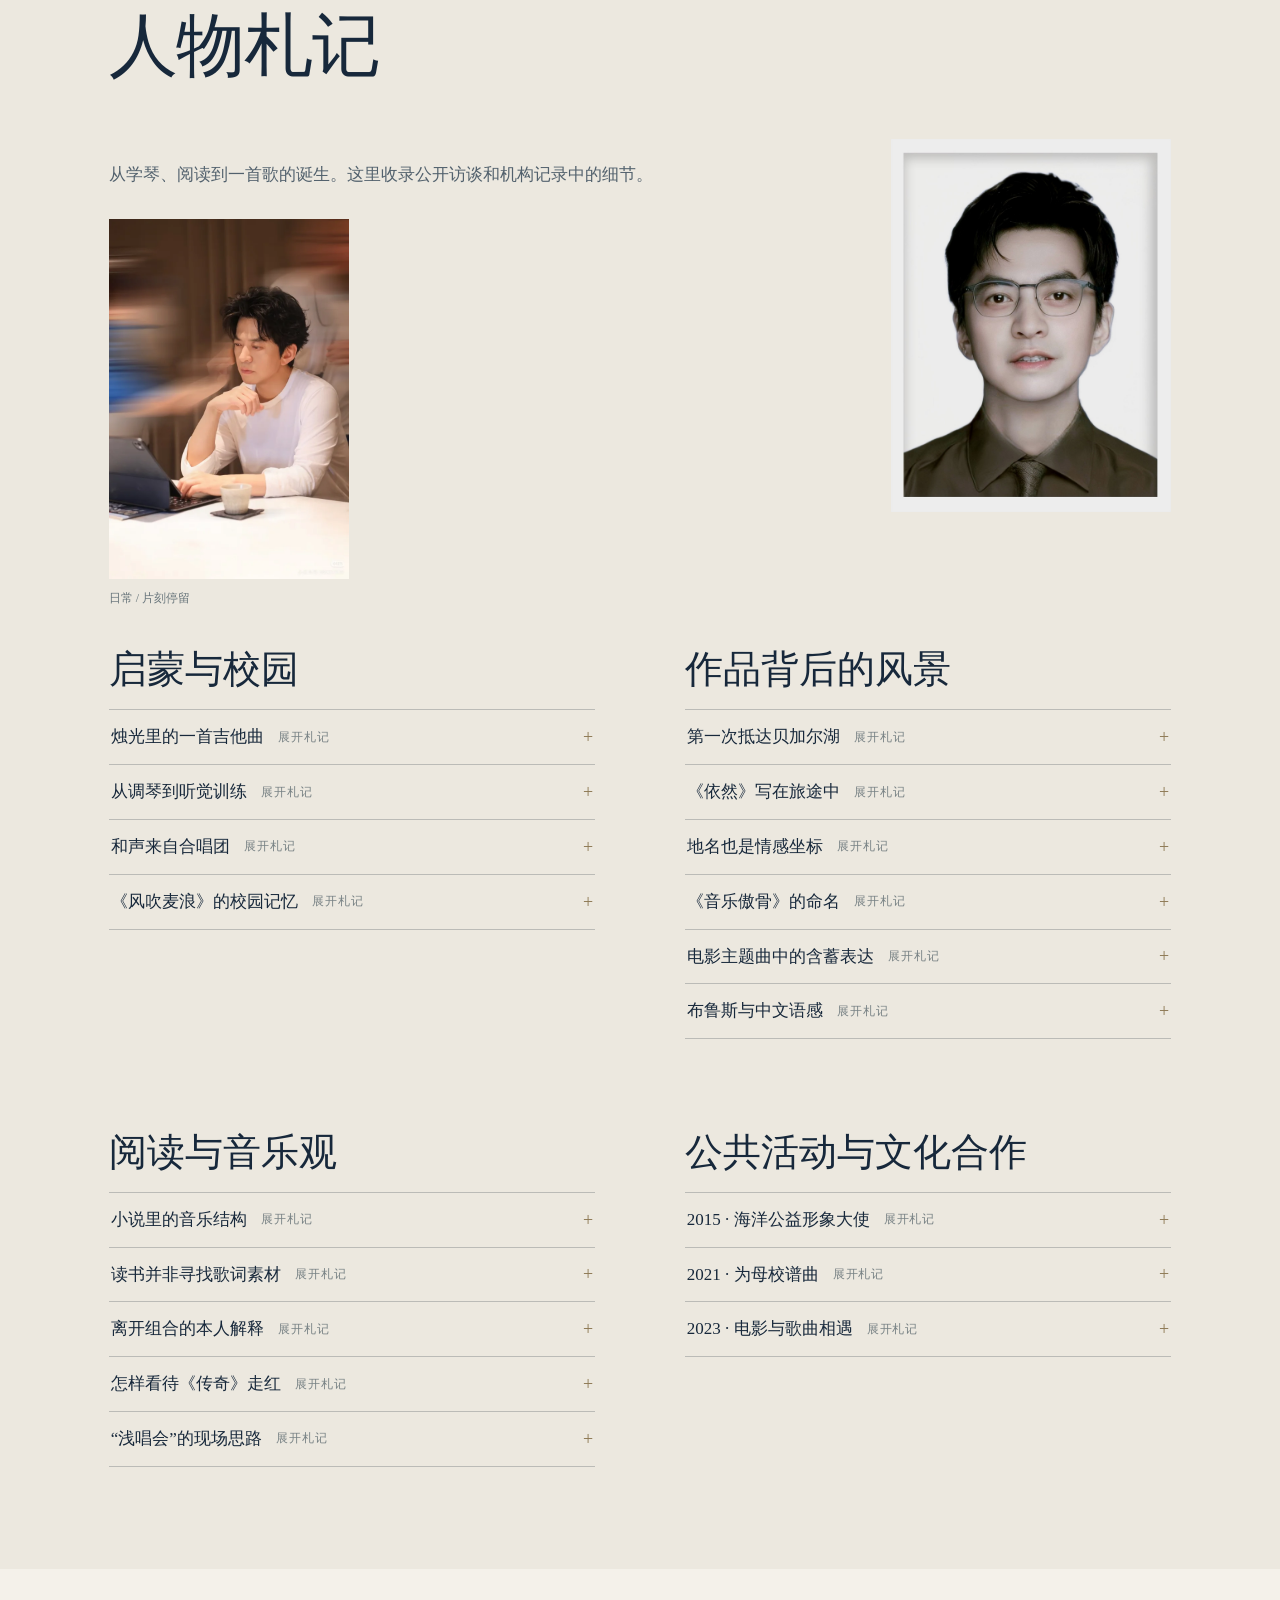
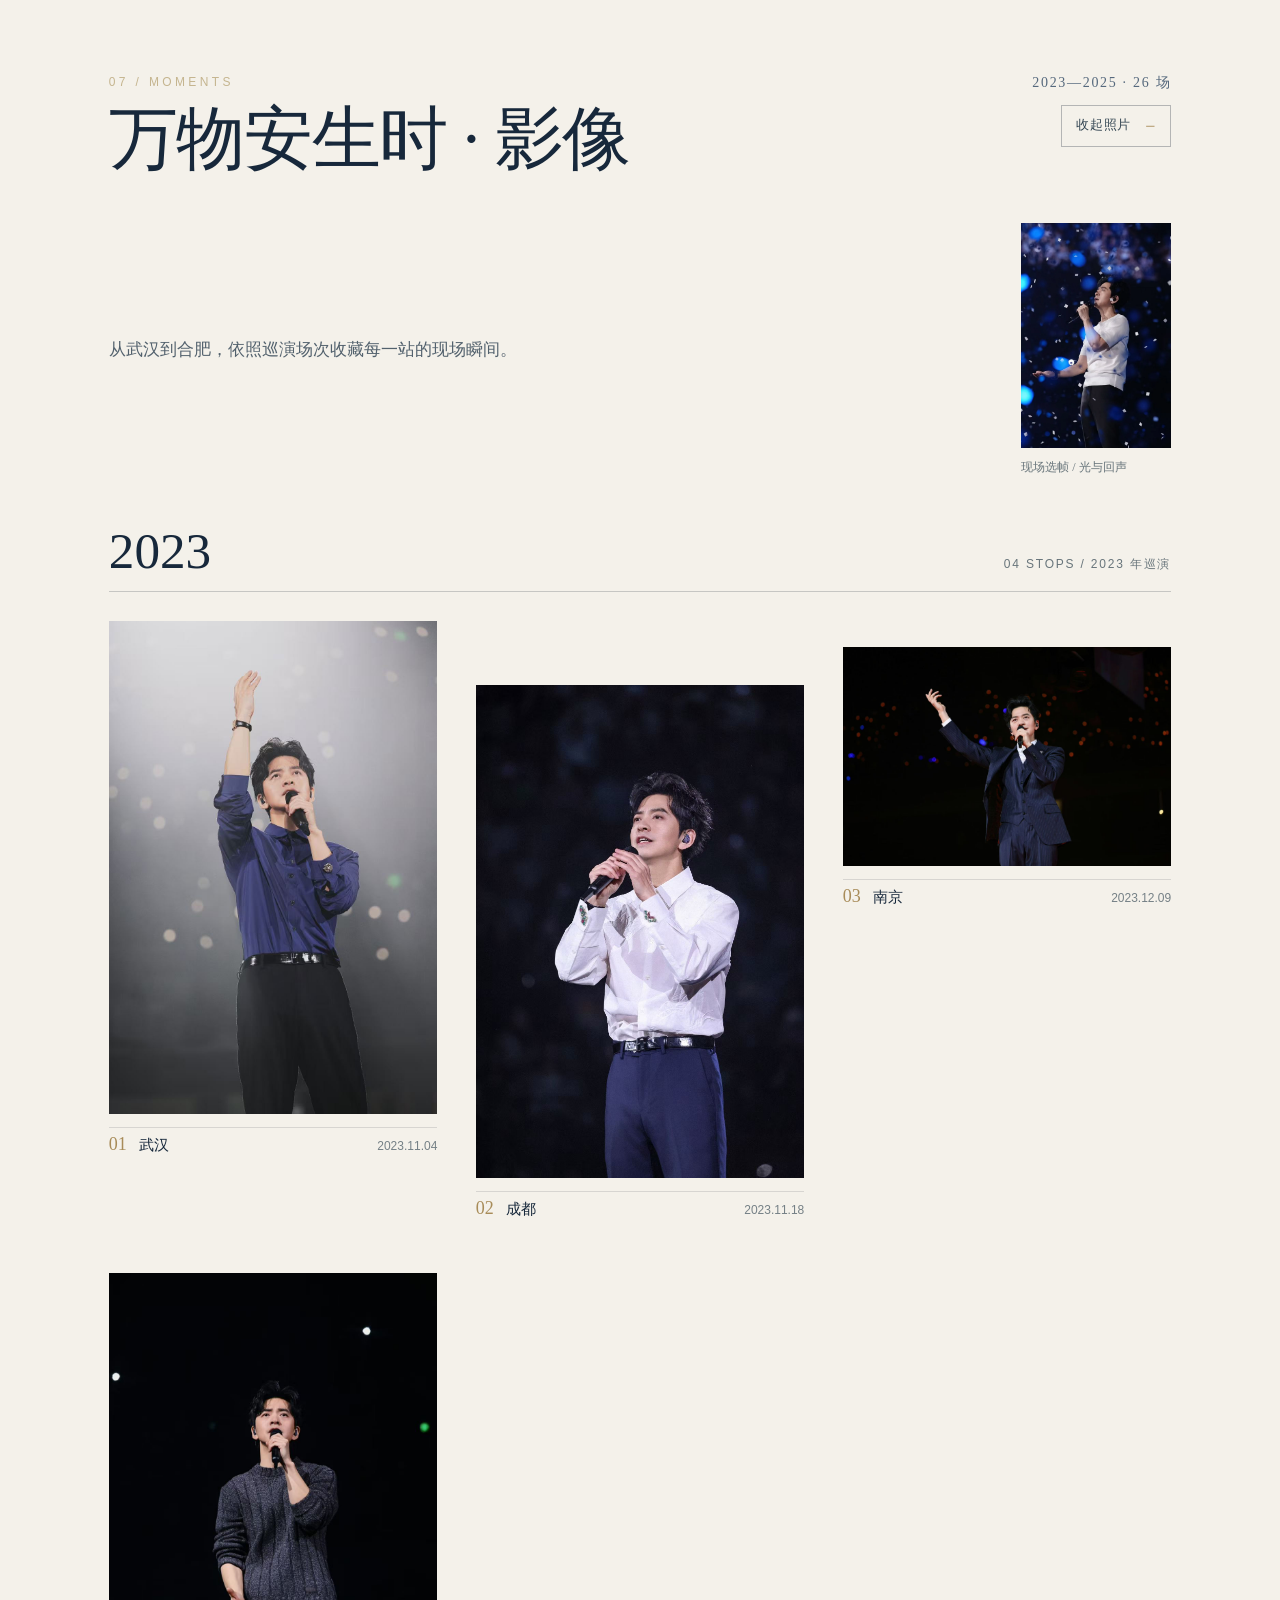
==== commit 28ac6988: "Add interactive V11 stage model to tour archive" ====
--- a/site/index.html
+++ b/site/index.html
@@ -669,6 +669,7 @@
   }
 }
 </style>
+  <link rel="stylesheet" href="stage-model.css?v=20261023-1">
 </head>
 <body>
 <div class="music-dock">
@@ -976,6 +977,27 @@
           <a class="tour-poster-link" href="#tour-map">查看城市与场次 ↓</a>
         </div>
       </div>
+      <article class="stage-model-feature reveal" id="stage-model" aria-labelledby="stage-model-title">
+        <figure class="stage-model-media">
+          <img src="assets/stage-v11-poster.webp" alt="V11 不锈钢舞台三维模型总装渲染，带装配层标注" width="1200" height="900" loading="lazy" decoding="async">
+          <figcaption><span>THREE.JS / REAL-TIME</span><span>304 STAINLESS · 461 PARTS</span></figcaption>
+        </figure>
+        <div class="stage-model-copy">
+          <span class="section-kicker">STAGE MODEL / 数字舞台</span>
+          <h3 id="stage-model-title">把一座舞台，拆开来看</h3>
+          <p>以 V11 不锈钢舞台总装模型为底稿的实时 3D 档案。461 个构件按装配层级展开，从底座、边缘立柱与顶部骨架，一路看到八块双面屏和中央圆屏。</p>
+          <div class="stage-model-metrics" aria-label="模型数据">
+            <span><strong>461</strong>构件总数</span>
+            <span><strong>9</strong>装配层级</span>
+            <span><strong>55</strong>零件类型</span>
+          </div>
+          <div class="stage-model-actions">
+            <button class="stage-model-launch" type="button" data-stage-model-open>进入 3D 拆解 <span>↗</span></button>
+            <a class="stage-model-newtab" href="stage-model/" target="_blank" rel="noopener noreferrer">新窗口打开 ↗</a>
+          </div>
+          <p class="stage-model-note">拖动旋转 · 滚轮缩放 · 点击任意构件查看名称、数量、材料与装配参数</p>
+        </div>
+      </article>
       <div class="tour-layout">
         <figure class="map-card reveal">
           <div class="map-stage" id="tour-map" aria-label="巡演城市地图，按城市中心标记">
@@ -1410,6 +1432,27 @@
   <span>非官方网站 · Fan-made archive · <a href="#home">回到首页 ↑</a></span>
   <span>联系邮箱：<a href="mailto:hhj5268@outlook.com">hhj5268@outlook.com</a></span>
 </footer>
+
+<div class="stage-model-dialog" id="stage-model-dialog" hidden aria-hidden="true">
+  <div class="stage-model-dialog-shell" role="dialog" aria-modal="true" aria-labelledby="stage-model-dialog-title">
+    <div class="stage-model-dialog-bar">
+      <div class="stage-model-dialog-title" id="stage-model-dialog-title">
+        <b>V11</b><span>不锈钢舞台 · 实时拆解档案</span>
+      </div>
+      <div class="stage-model-dialog-actions">
+        <a id="stage-model-new-window" href="stage-model/" target="_blank" rel="noopener noreferrer">新窗口打开 ↗</a>
+        <button id="stage-model-close" type="button" aria-label="关闭 3D 舞台模型">关闭 <kbd>Esc</kbd></button>
+      </div>
+    </div>
+    <div class="stage-model-dialog-body">
+      <div class="stage-model-dialog-loading" id="stage-model-loading">
+        <i aria-hidden="true"></i>
+        <span>正在载入 461 个构件</span>
+      </div>
+      <iframe id="stage-model-frame" title="V11 不锈钢舞台 3D 拆解" data-src="stage-model/" loading="lazy" allow="fullscreen; autoplay"></iframe>
+    </div>
+  </div>
+</div>
   <script src="assets/fan-music-data.js"></script>
   <script>
     document.documentElement.classList.add("js");
@@ -2158,6 +2201,7 @@
 <script src="song-links.js" defer></script>
 <script src="writings-reader.js?v=20260925-2" defer></script>
 <script src="guestbook.js?v=20260925-4" defer></script>
+<script src="stage-model.js?v=20261023-1" defer></script>
 <!-- Cloudflare Web Analytics -->
 <script type="module" src="https://static.cloudflareinsights.com/beacon.min.js" data-cf-beacon='{"token":"d9b406f1c57349b495964bd02b894041"}'></script>
 <!-- End Cloudflare Web Analytics -->
--- a/site/stage-model.css
+++ b/site/stage-model.css
@@ -0,0 +1,435 @@
+/* ============================================================
+   V11 Stage model / tour archive feature
+   ============================================================ */
+
+.stage-model-feature {
+  position: relative;
+  display: grid;
+  grid-template-columns: minmax(0, 1.08fr) minmax(0, 0.92fr);
+  margin: 26px 0 clamp(38px, 5vw, 64px);
+  overflow: hidden;
+  color: var(--white);
+  background:
+    radial-gradient(ellipse at 18% 20%, rgba(64, 154, 189, 0.13), transparent 40%),
+    linear-gradient(135deg, #0c1724 0%, #101c2c 48%, #08121d 100%);
+  border: 1px solid rgba(185, 154, 100, 0.28);
+  box-shadow: 0 28px 64px rgba(16, 28, 44, 0.16);
+}
+
+.stage-model-feature::before {
+  content: "";
+  position: absolute;
+  z-index: 2;
+  top: 0;
+  left: 0;
+  width: 116px;
+  height: 1px;
+  background: linear-gradient(90deg, #d5c49a, transparent);
+}
+
+.stage-model-media {
+  position: relative;
+  min-height: 470px;
+  margin: 0;
+  overflow: hidden;
+  background: #050b12;
+}
+
+.stage-model-media::after {
+  content: "";
+  position: absolute;
+  inset: 0;
+  pointer-events: none;
+  background:
+    linear-gradient(90deg, transparent 72%, rgba(10, 20, 32, 0.5) 100%),
+    linear-gradient(0deg, rgba(5, 11, 18, 0.82) 0%, transparent 34%);
+}
+
+.stage-model-media img {
+  width: 100%;
+  height: 100%;
+  min-height: 470px;
+  object-fit: cover;
+  object-position: 50% 50%;
+  filter: saturate(0.94) contrast(1.02);
+  transition: transform 0.9s cubic-bezier(0.22, 0.7, 0.2, 1);
+}
+
+.stage-model-feature:hover .stage-model-media img {
+  transform: scale(1.018);
+}
+
+.stage-model-media figcaption {
+  position: absolute;
+  z-index: 2;
+  right: 22px;
+  bottom: 18px;
+  left: 22px;
+  display: flex;
+  justify-content: space-between;
+  gap: 16px;
+  color: rgba(201, 222, 230, 0.62);
+  font-family: var(--sans);
+  font-size: 9px;
+  letter-spacing: 0.16em;
+  text-transform: uppercase;
+}
+
+.stage-model-media figcaption span:last-child {
+  color: rgba(213, 196, 154, 0.7);
+  text-align: right;
+}
+
+.stage-model-copy {
+  position: relative;
+  z-index: 2;
+  display: flex;
+  flex-direction: column;
+  justify-content: center;
+  padding: clamp(28px, 4vw, 58px);
+}
+
+.stage-model-copy .section-kicker {
+  color: #c7b68c;
+}
+
+.stage-model-copy h3 {
+  max-width: 430px;
+  margin: 17px 0 19px;
+  color: #f4f1ea;
+  font: 400 clamp(35px, 4.2vw, 60px) / 1.04 var(--serif);
+  letter-spacing: -0.025em;
+  text-wrap: balance;
+}
+
+.stage-model-copy > p {
+  max-width: 460px;
+  margin: 0;
+  color: rgba(225, 233, 233, 0.7);
+  font: 300 14px / 1.95 var(--serif);
+  letter-spacing: 0.02em;
+}
+
+.stage-model-metrics {
+  display: flex;
+  flex-wrap: wrap;
+  gap: 22px 34px;
+  margin: 26px 0 0;
+  padding: 20px 0 0;
+  border-top: 1px solid rgba(213, 196, 154, 0.17);
+}
+
+.stage-model-metrics span {
+  display: grid;
+  gap: 4px;
+  color: rgba(195, 208, 210, 0.64);
+  font-size: 10px;
+  letter-spacing: 0.06em;
+}
+
+.stage-model-metrics strong {
+  color: #f4f1ea;
+  font: 400 28px / 1 var(--serif);
+  letter-spacing: 0;
+}
+
+.stage-model-actions {
+  display: flex;
+  flex-wrap: wrap;
+  align-items: center;
+  gap: 13px 21px;
+  margin-top: 27px;
+}
+
+.stage-model-launch {
+  display: inline-flex;
+  align-items: center;
+  justify-content: center;
+  gap: 12px;
+  min-height: 46px;
+  padding: 0 22px;
+  color: #0c1724;
+  background: #d5c49a;
+  border: 1px solid #d5c49a;
+  font-family: var(--sans);
+  font-size: 12px;
+  letter-spacing: 0.08em;
+  cursor: pointer;
+  transition: color 0.25s, background 0.25s, border-color 0.25s;
+}
+
+.stage-model-launch span {
+  font-size: 16px;
+  line-height: 1;
+  transition: transform 0.25s ease;
+}
+
+.stage-model-launch:hover {
+  background: #e5c995;
+  border-color: #e5c995;
+}
+
+.stage-model-launch:hover span {
+  transform: translate(2px, -2px);
+}
+
+.stage-model-newtab {
+  color: #d5c49a;
+  font-size: 11px;
+  letter-spacing: 0.06em;
+  text-underline-offset: 4px;
+}
+
+.stage-model-newtab:hover {
+  color: #f0ddb6;
+}
+
+.stage-model-note {
+  margin: 17px 0 0 !important;
+  color: rgba(183, 194, 194, 0.46) !important;
+  font: 10px / 1.7 var(--sans) !important;
+  letter-spacing: 0.04em !important;
+}
+
+/* ------------------------------------------------------------
+   Fullscreen 3D layer
+   ------------------------------------------------------------ */
+
+.stage-model-dialog[hidden] {
+  display: none;
+}
+
+.stage-model-dialog {
+  position: fixed;
+  z-index: 1200;
+  inset: 0;
+  background: #03080d;
+}
+
+.stage-model-dialog-shell {
+  display: flex;
+  flex-direction: column;
+  width: 100%;
+  height: 100%;
+  background: #03080d;
+}
+
+.stage-model-dialog-bar {
+  position: relative;
+  z-index: 3;
+  display: flex;
+  flex: 0 0 54px;
+  align-items: center;
+  justify-content: space-between;
+  gap: 20px;
+  padding: 0 18px 0 22px;
+  color: #e8f2fa;
+  background: linear-gradient(180deg, #0b1723, #07111a);
+  border-bottom: 1px solid rgba(100, 228, 255, 0.14);
+}
+
+.stage-model-dialog-title {
+  display: flex;
+  align-items: baseline;
+  gap: 12px;
+  min-width: 0;
+}
+
+.stage-model-dialog-title b {
+  color: #64e4ff;
+  font-family: "Bahnschrift", "Aptos", sans-serif;
+  font-size: 13px;
+  font-weight: 500;
+  letter-spacing: 0.1em;
+}
+
+.stage-model-dialog-title span {
+  overflow: hidden;
+  color: rgba(209, 226, 237, 0.58);
+  font-size: 10px;
+  letter-spacing: 0.12em;
+  text-overflow: ellipsis;
+  white-space: nowrap;
+}
+
+.stage-model-dialog-actions {
+  display: flex;
+  align-items: center;
+  gap: 8px;
+  flex: 0 0 auto;
+}
+
+.stage-model-dialog-actions a,
+.stage-model-dialog-actions button {
+  display: inline-flex;
+  align-items: center;
+  gap: 7px;
+  min-height: 32px;
+  padding: 0 11px;
+  color: rgba(209, 226, 237, 0.74);
+  background: transparent;
+  border: 1px solid rgba(139, 189, 216, 0.16);
+  font-size: 10px;
+  letter-spacing: 0.05em;
+  text-decoration: none;
+  cursor: pointer;
+  transition: color 0.2s, border-color 0.2s, background 0.2s;
+}
+
+.stage-model-dialog-actions a:hover,
+.stage-model-dialog-actions button:hover {
+  color: #e8f2fa;
+  border-color: rgba(100, 228, 255, 0.38);
+  background: rgba(100, 228, 255, 0.06);
+}
+
+.stage-model-dialog-actions kbd {
+  padding: 1px 4px;
+  color: rgba(209, 226, 237, 0.5);
+  border: 1px solid rgba(139, 189, 216, 0.2);
+  font: 8px/1.5 var(--sans);
+}
+
+.stage-model-dialog-body {
+  position: relative;
+  flex: 1 1 auto;
+  min-height: 0;
+  background: #03080d;
+}
+
+.stage-model-dialog-body iframe {
+  display: block;
+  width: 100%;
+  height: 100%;
+  border: 0;
+  background: #03080d;
+}
+
+.stage-model-dialog-loading {
+  position: absolute;
+  z-index: 2;
+  inset: 0;
+  display: grid;
+  place-items: center;
+  align-content: center;
+  gap: 18px;
+  color: rgba(188, 214, 227, 0.7);
+  background: #03080d;
+  font-size: 10px;
+  letter-spacing: 0.14em;
+  transition: opacity 0.4s ease, visibility 0.4s;
+}
+
+.stage-model-dialog-loading.is-hidden {
+  opacity: 0;
+  visibility: hidden;
+  pointer-events: none;
+}
+
+.stage-model-dialog-loading i {
+  display: block;
+  width: 42px;
+  height: 42px;
+  border: 1px solid rgba(100, 228, 255, 0.16);
+  border-top-color: #64e4ff;
+  border-radius: 50%;
+  animation: stage-model-spin 1s linear infinite;
+}
+
+@keyframes stage-model-spin {
+  to { transform: rotate(360deg); }
+}
+
+body.stage-model-open {
+  overflow: hidden;
+}
+
+body.stage-model-open .music-dock {
+  visibility: hidden;
+  opacity: 0;
+  pointer-events: none;
+}
+
+@media (max-width: 900px) {
+  .stage-model-feature {
+    grid-template-columns: 1fr;
+  }
+
+  .stage-model-media {
+    min-height: 0;
+    aspect-ratio: 4 / 3;
+  }
+
+  .stage-model-media img {
+    min-height: 0;
+  }
+
+  .stage-model-copy {
+    padding: 28px 24px 32px;
+  }
+
+  .stage-model-copy h3 {
+    margin-top: 13px;
+    font-size: clamp(32px, 9vw, 44px);
+  }
+
+  .stage-model-dialog-bar {
+    flex-basis: 50px;
+    padding: 0 10px 0 13px;
+  }
+
+  .stage-model-dialog-title {
+    gap: 8px;
+  }
+
+  .stage-model-dialog-title span {
+    max-width: 150px;
+  }
+
+  .stage-model-dialog-actions a {
+    display: none;
+  }
+
+  .stage-model-dialog-actions kbd {
+    display: none;
+  }
+}
+
+@media (max-width: 520px) {
+  .stage-model-media figcaption {
+    right: 14px;
+    bottom: 12px;
+    left: 14px;
+    font-size: 7px;
+  }
+
+  .stage-model-copy h3 {
+    font-size: clamp(30px, 10vw, 38px);
+  }
+
+  .stage-model-metrics {
+    gap: 18px 26px;
+  }
+
+  .stage-model-metrics strong {
+    font-size: 24px;
+  }
+
+  .stage-model-actions {
+    align-items: flex-start;
+    flex-direction: column;
+    gap: 13px;
+  }
+
+  .stage-model-launch {
+    width: 100%;
+  }
+}
+
+@media (prefers-reduced-motion: reduce) {
+  .stage-model-media img,
+  .stage-model-launch,
+  .stage-model-launch span {
+    transition: none;
+  }
+}
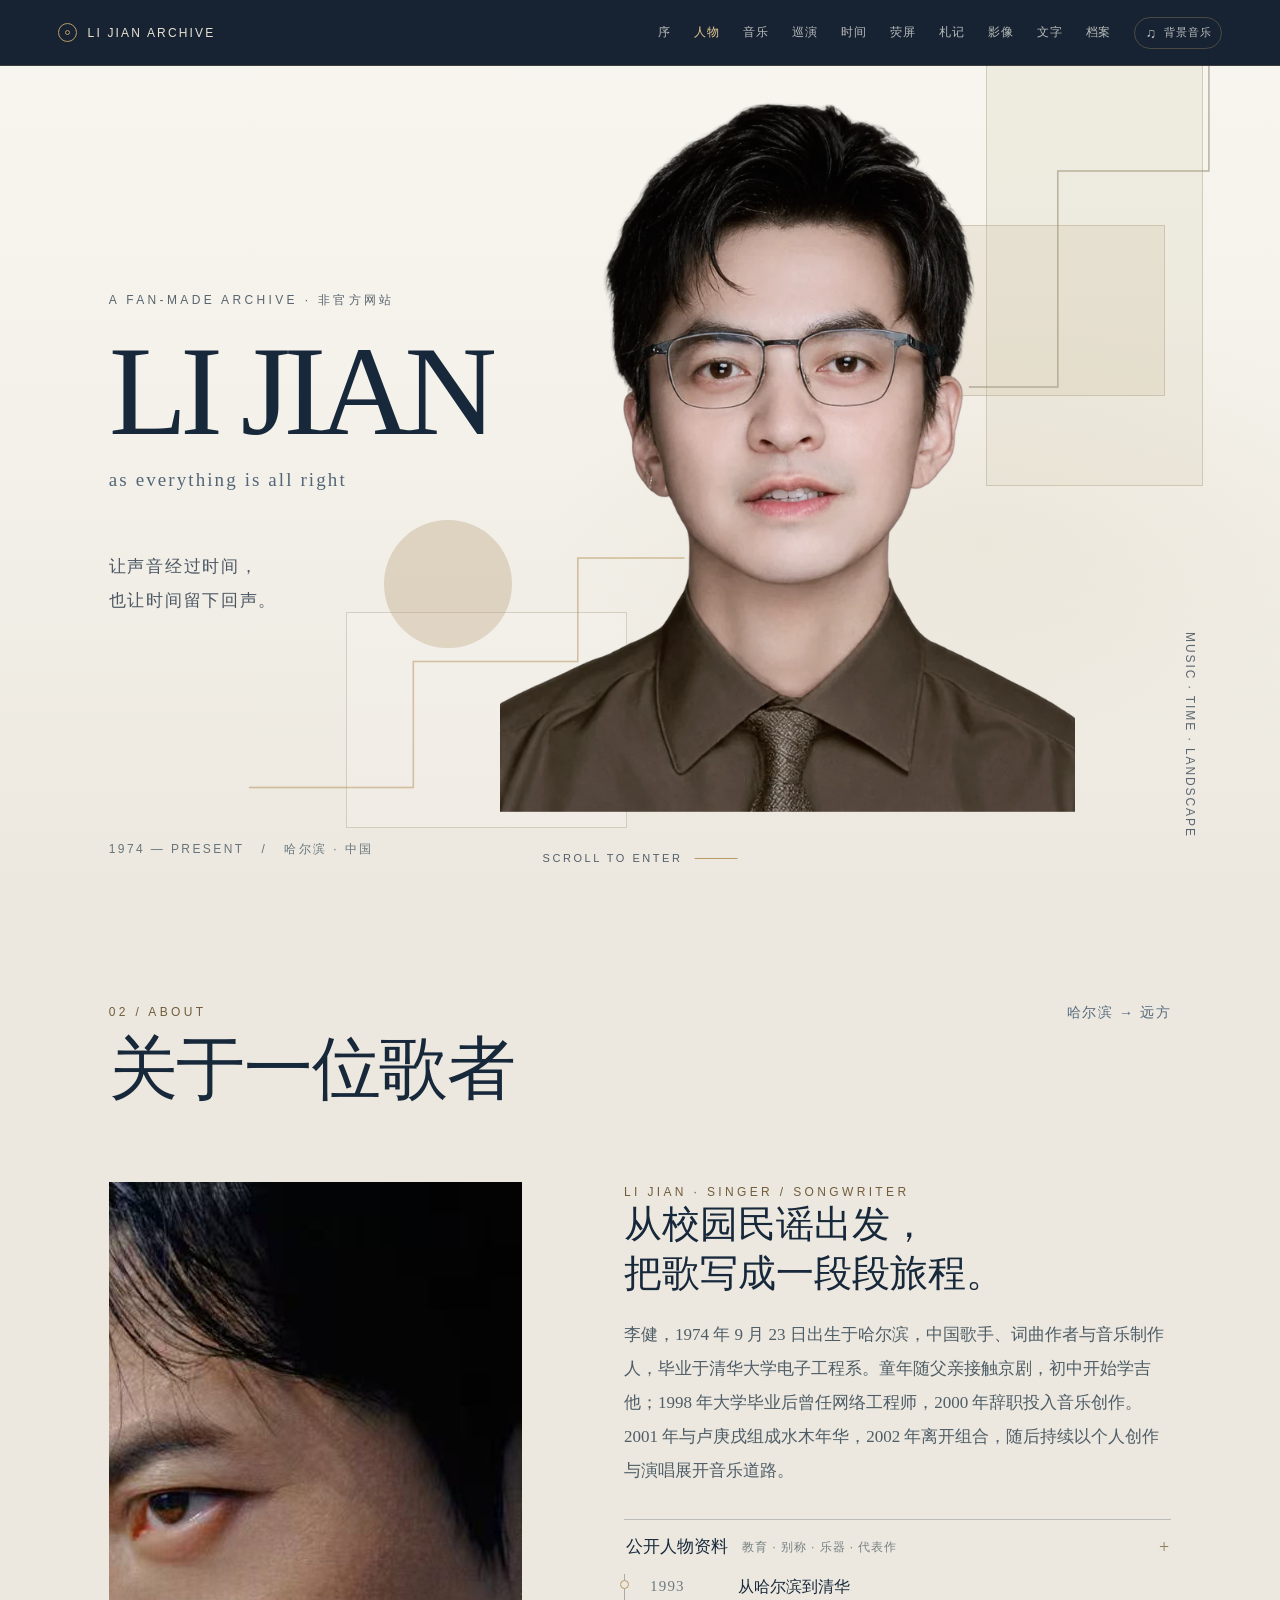
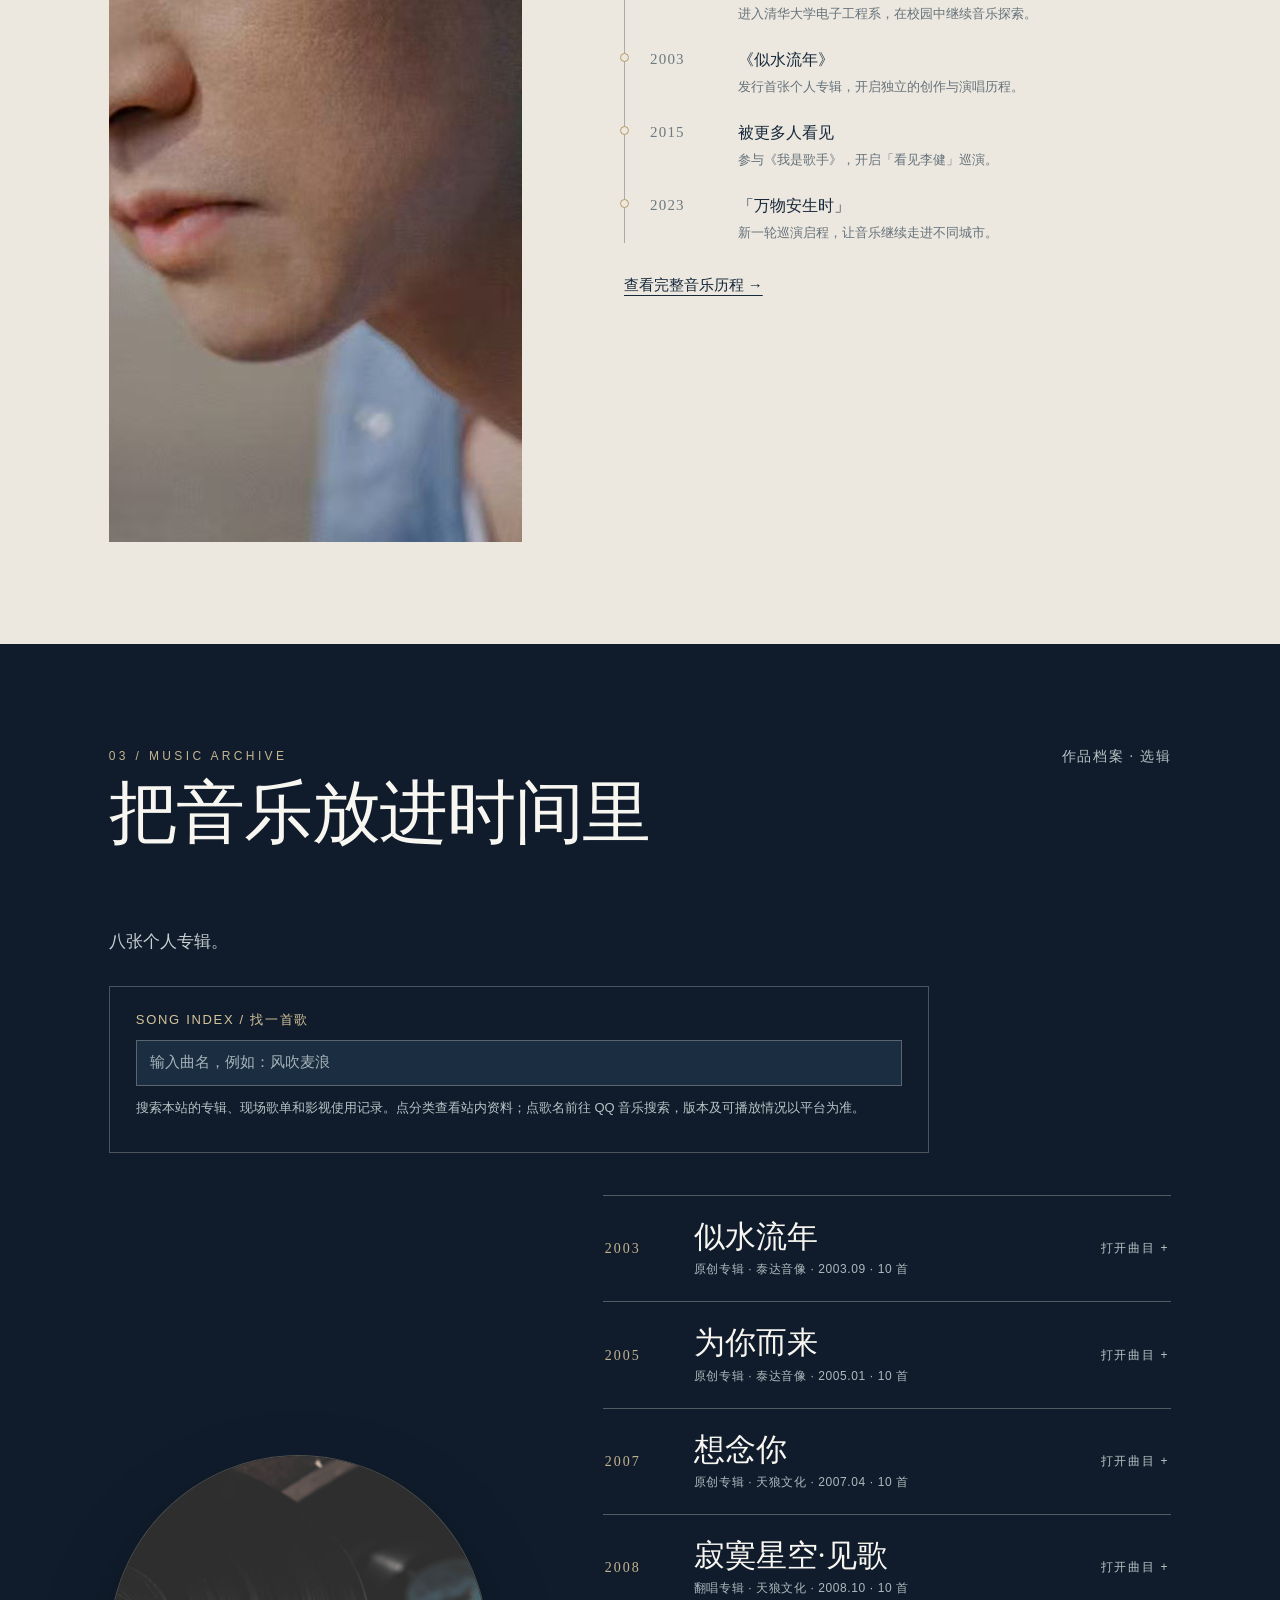
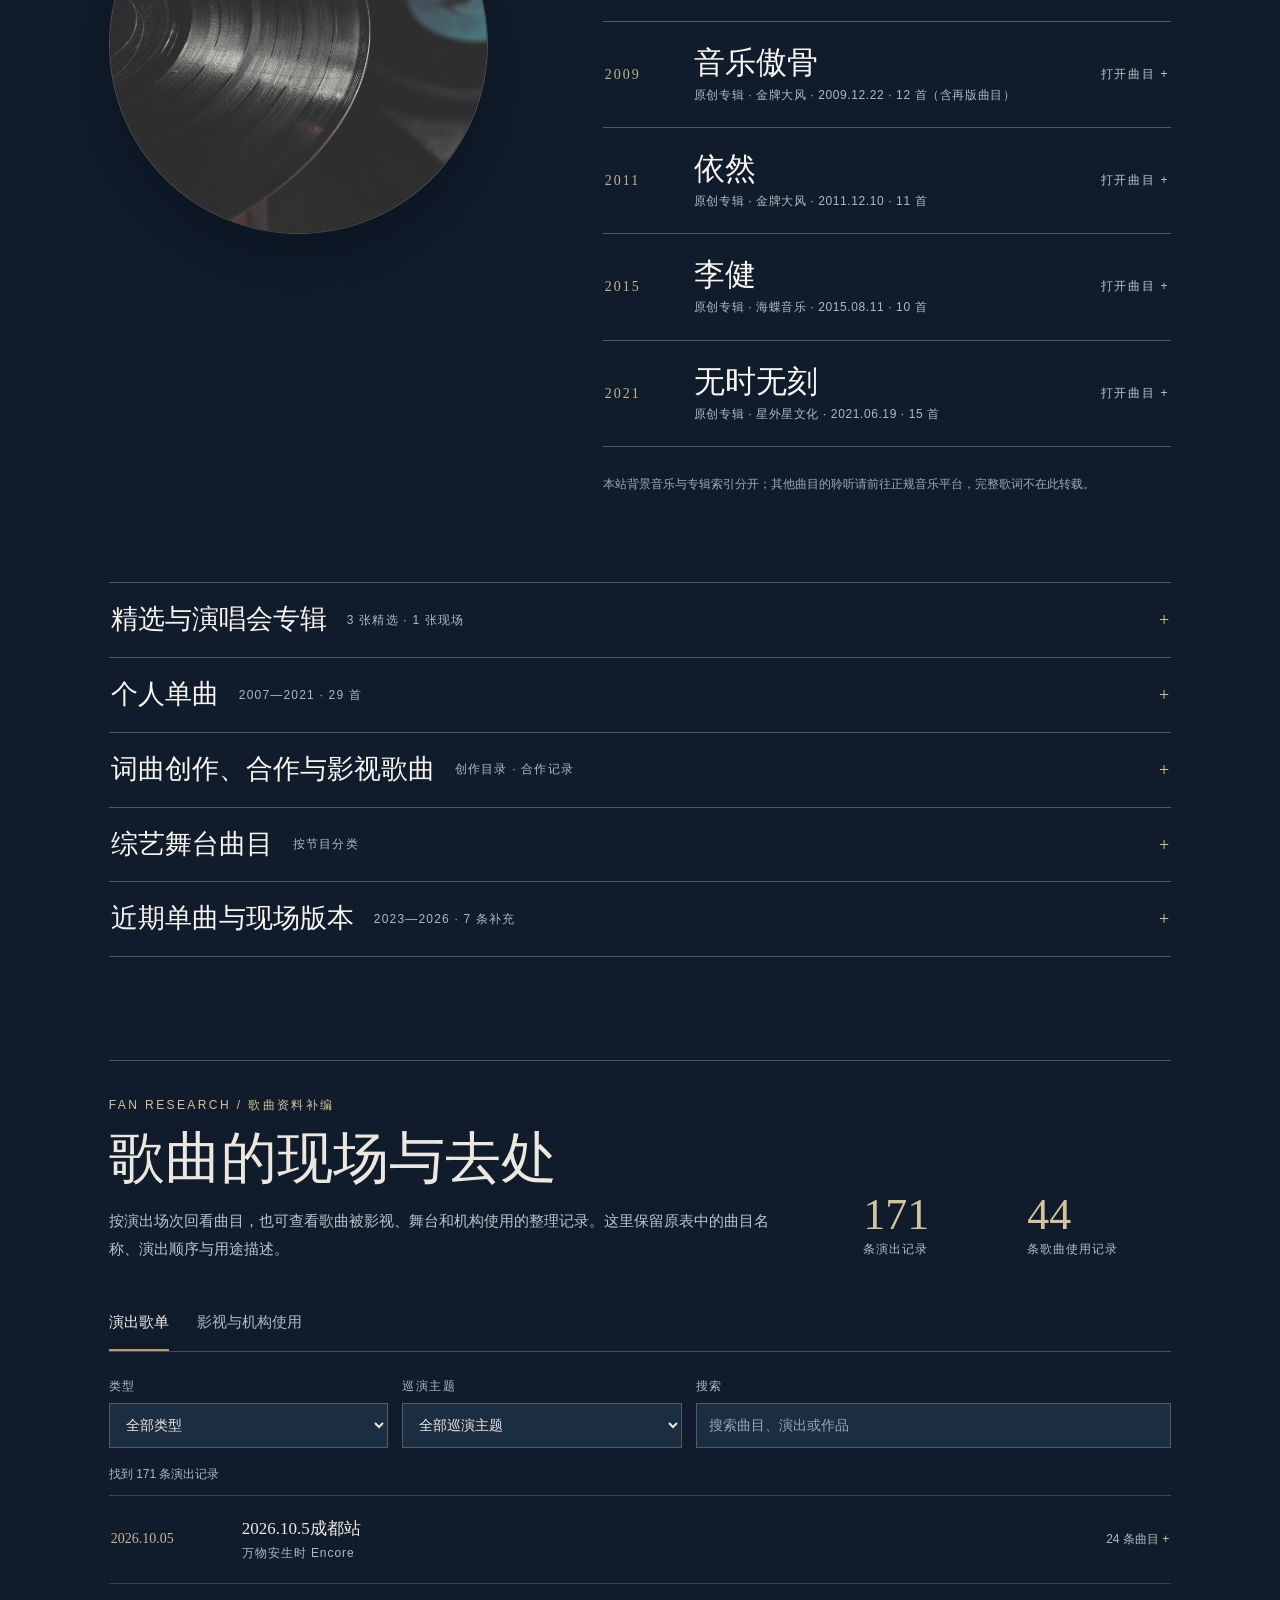
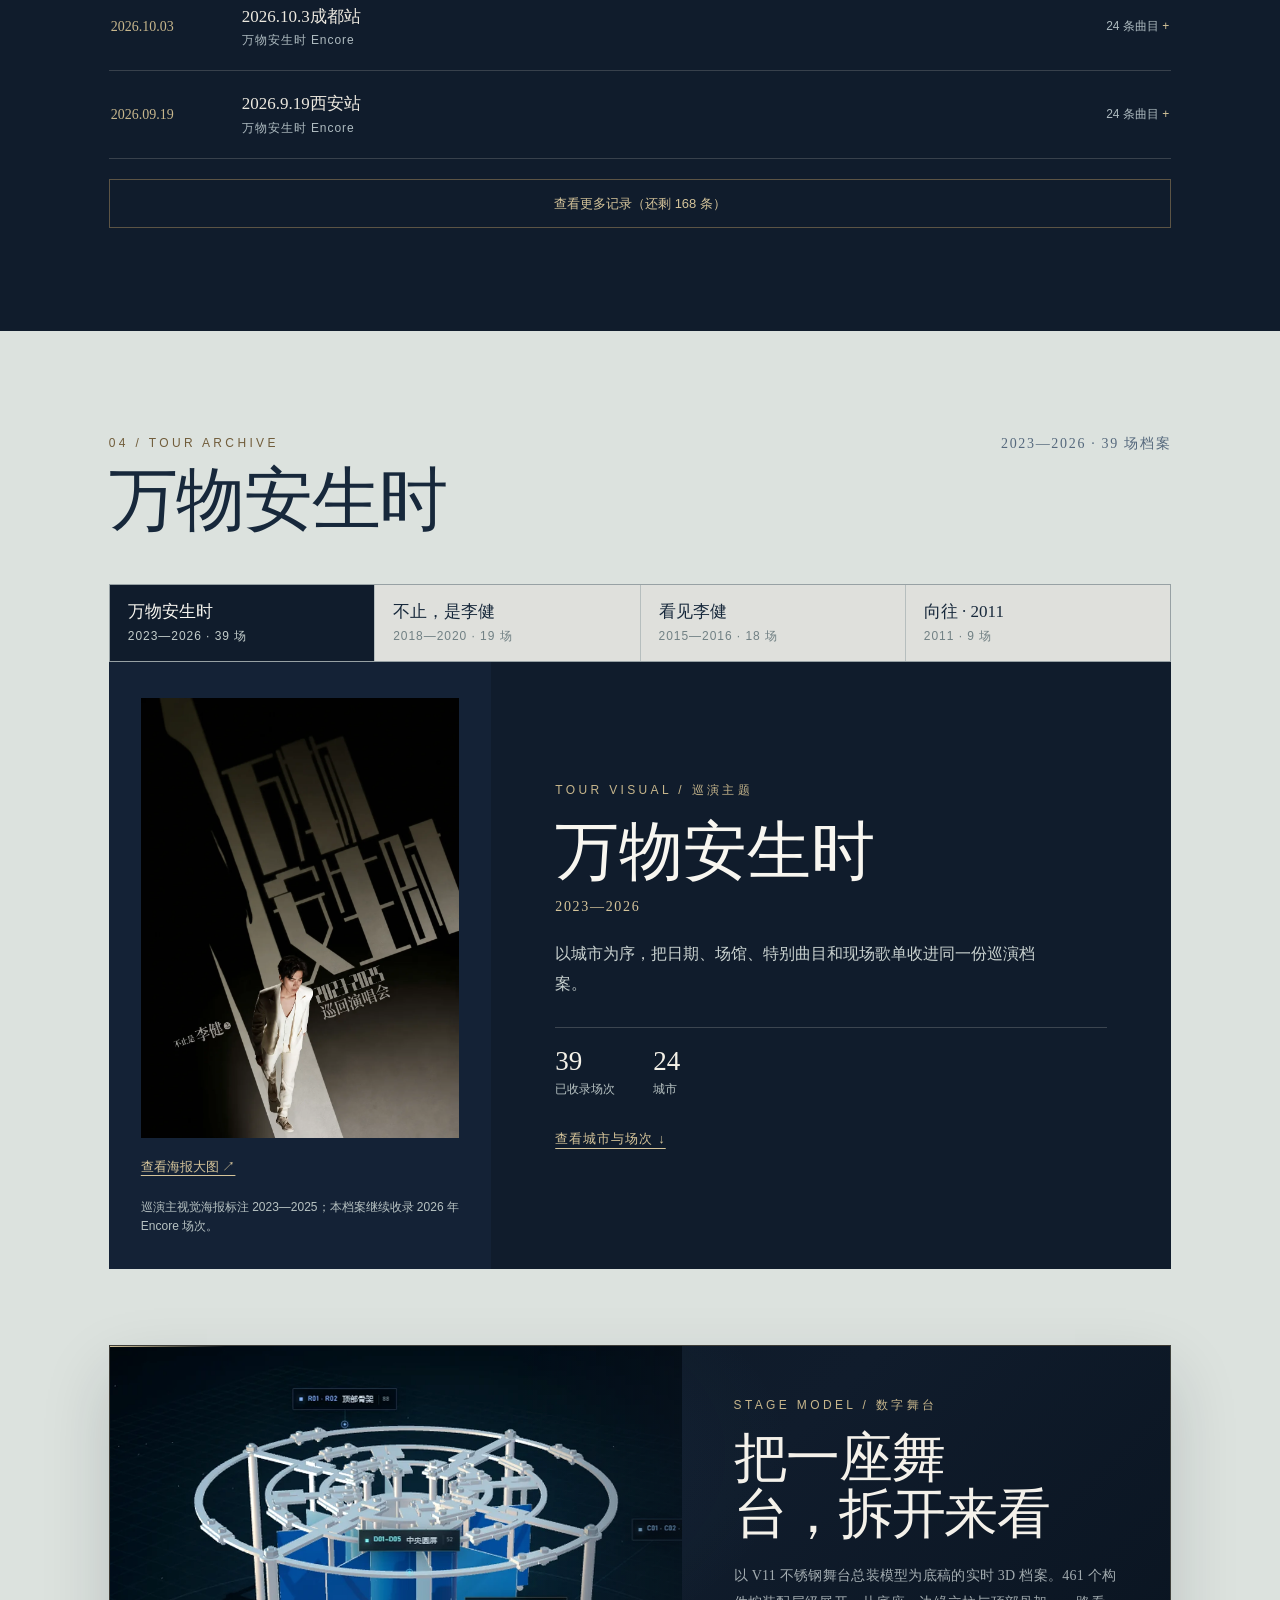
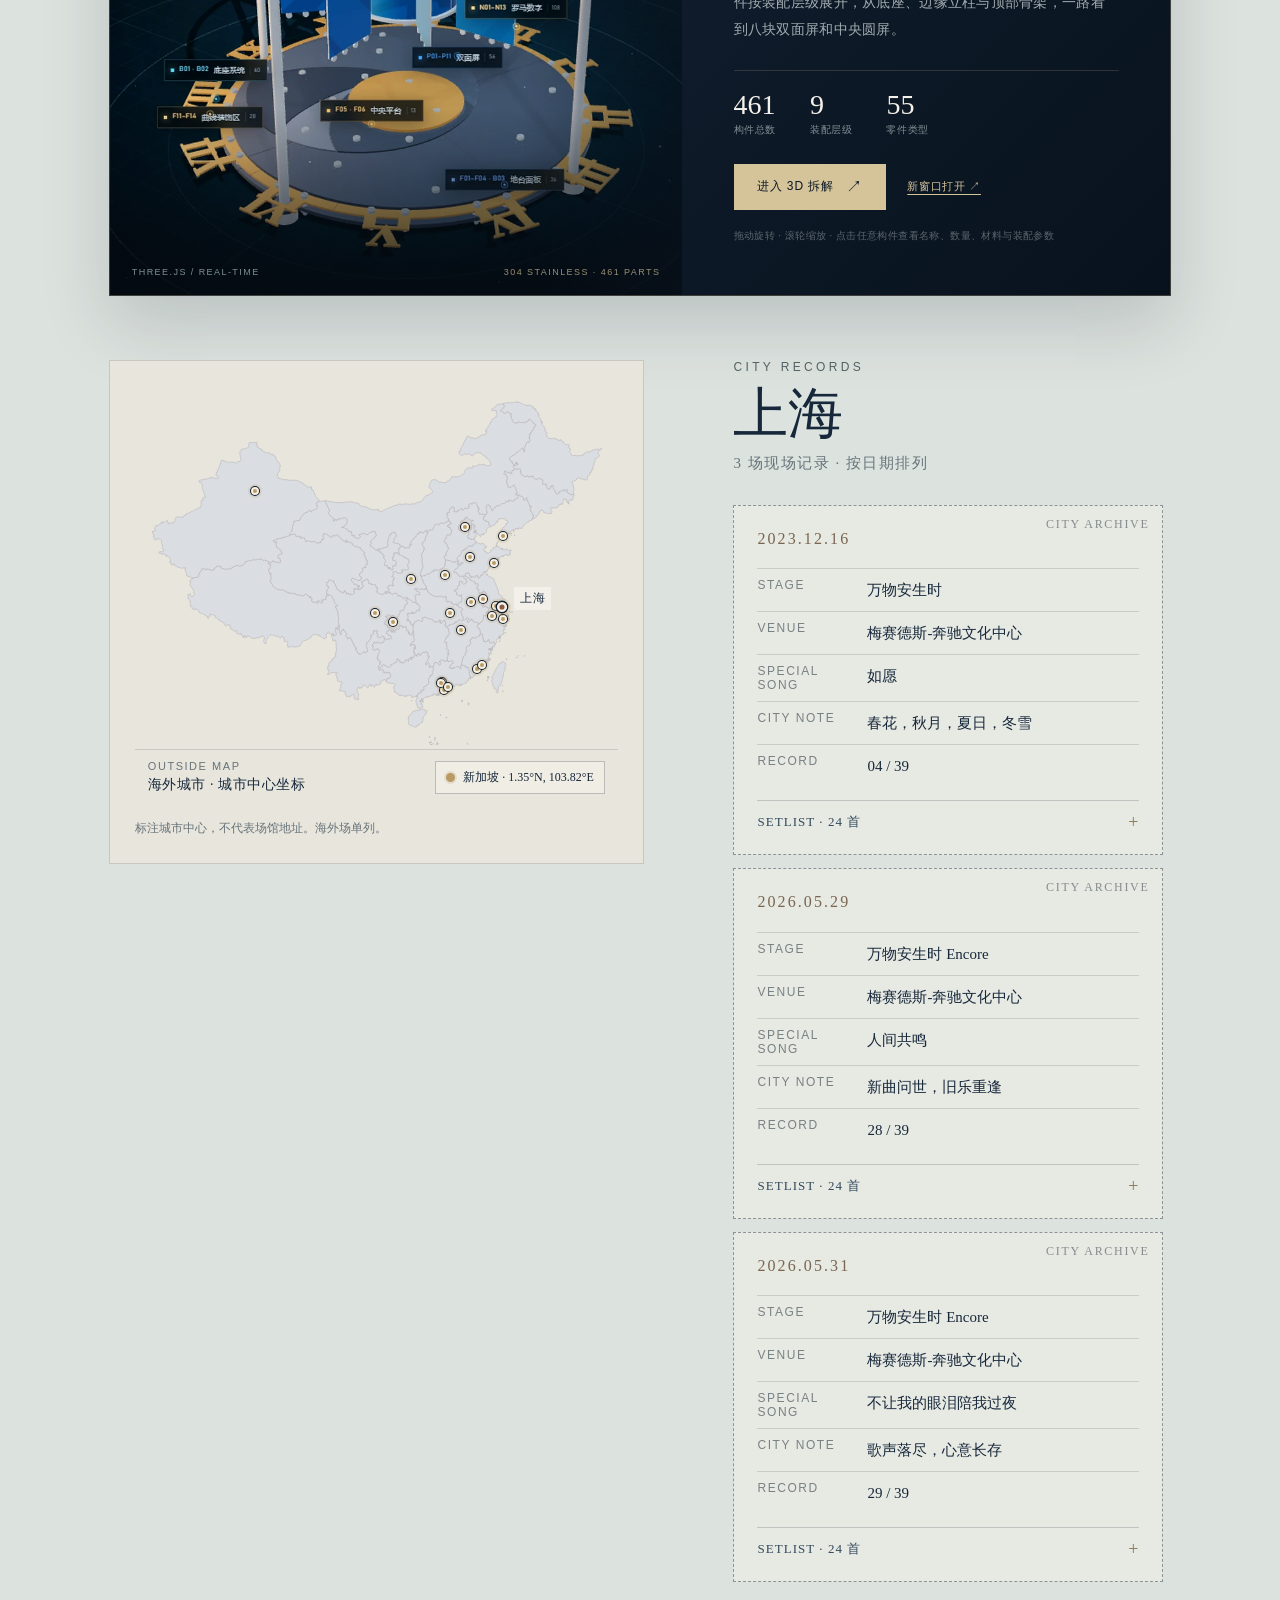
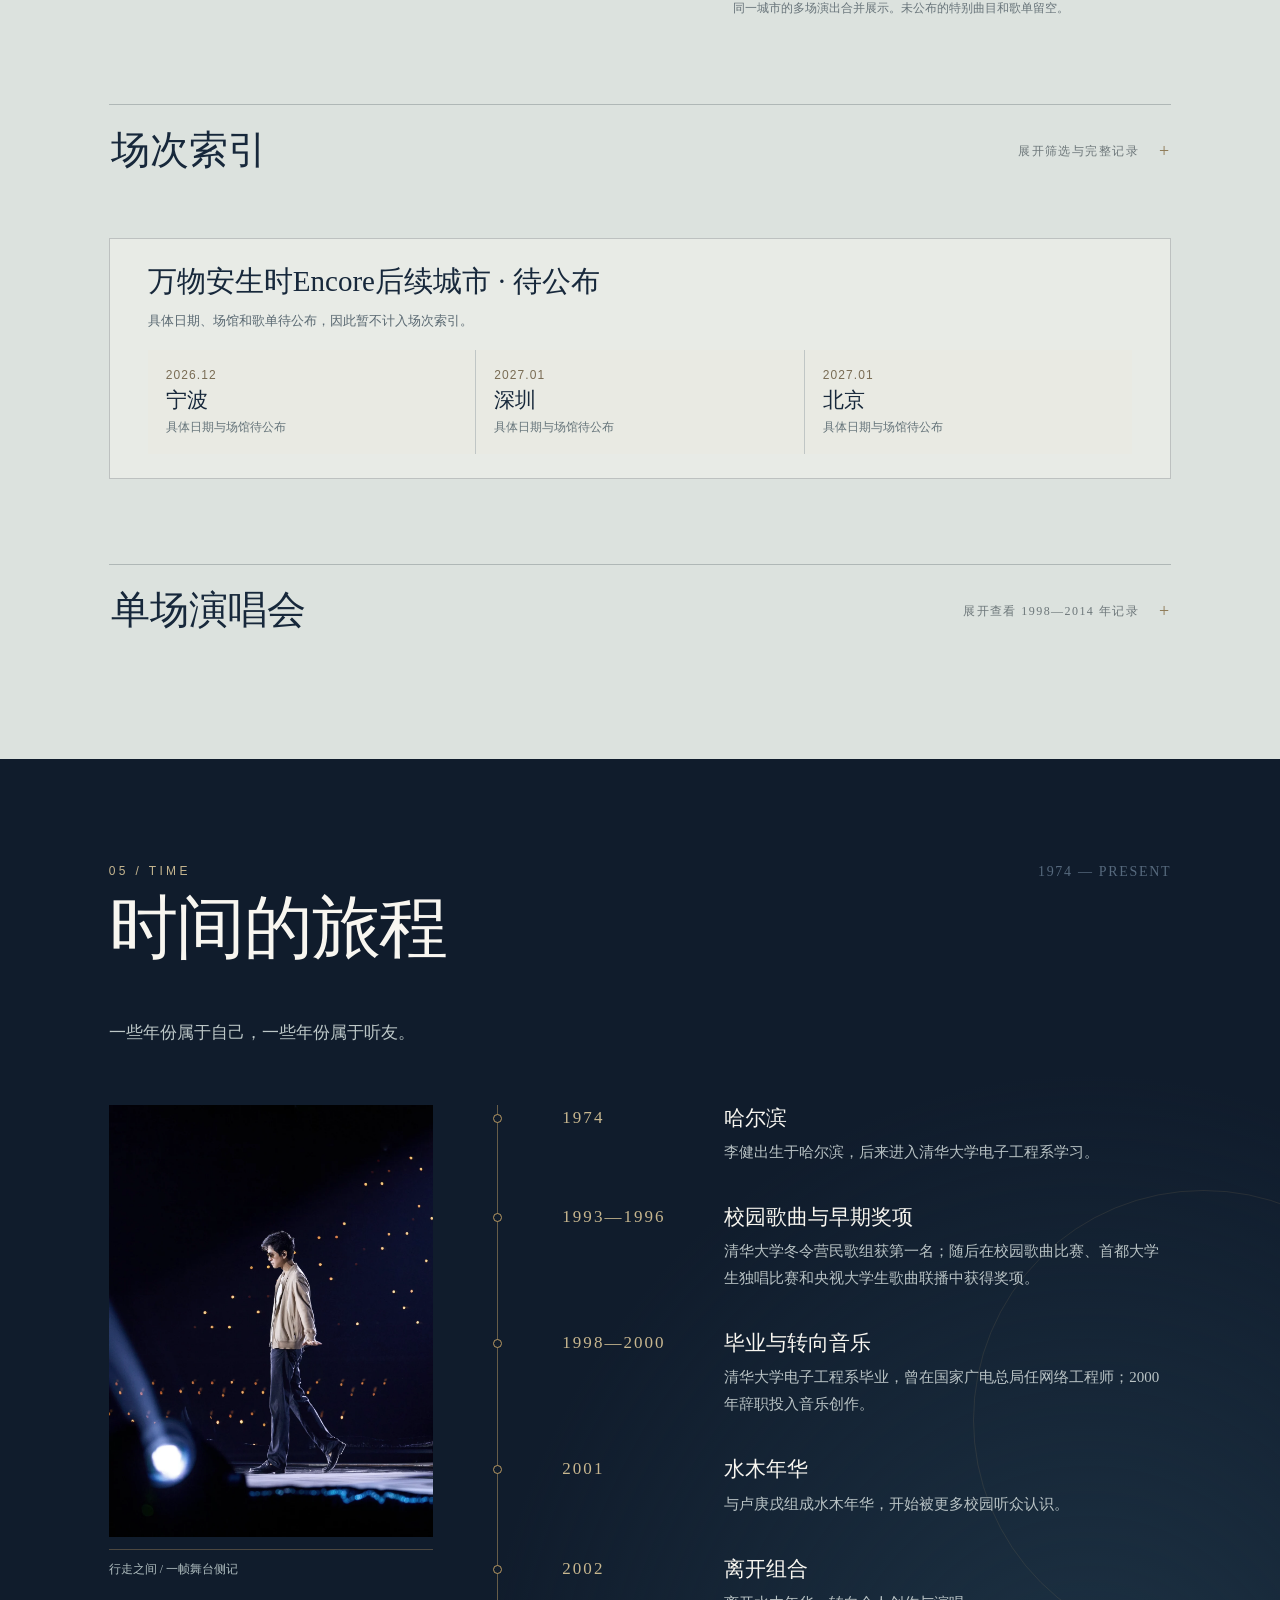
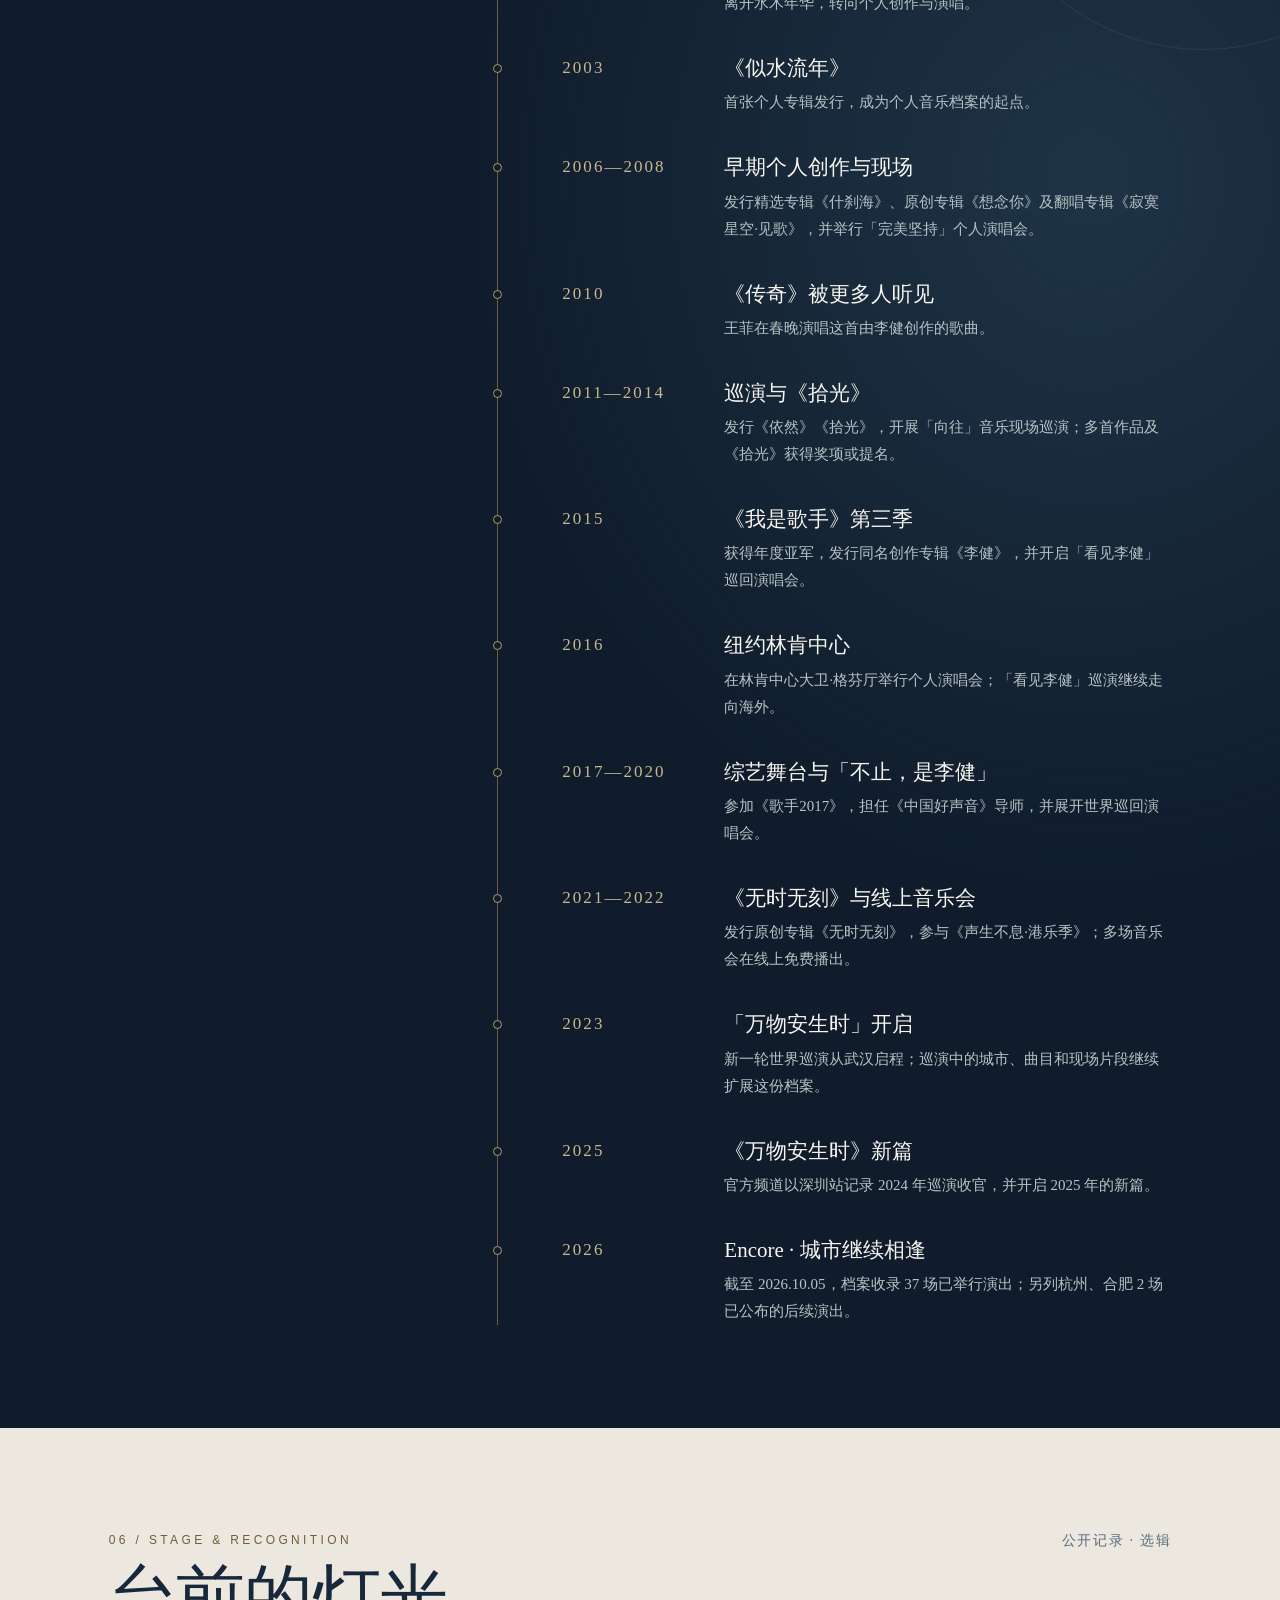
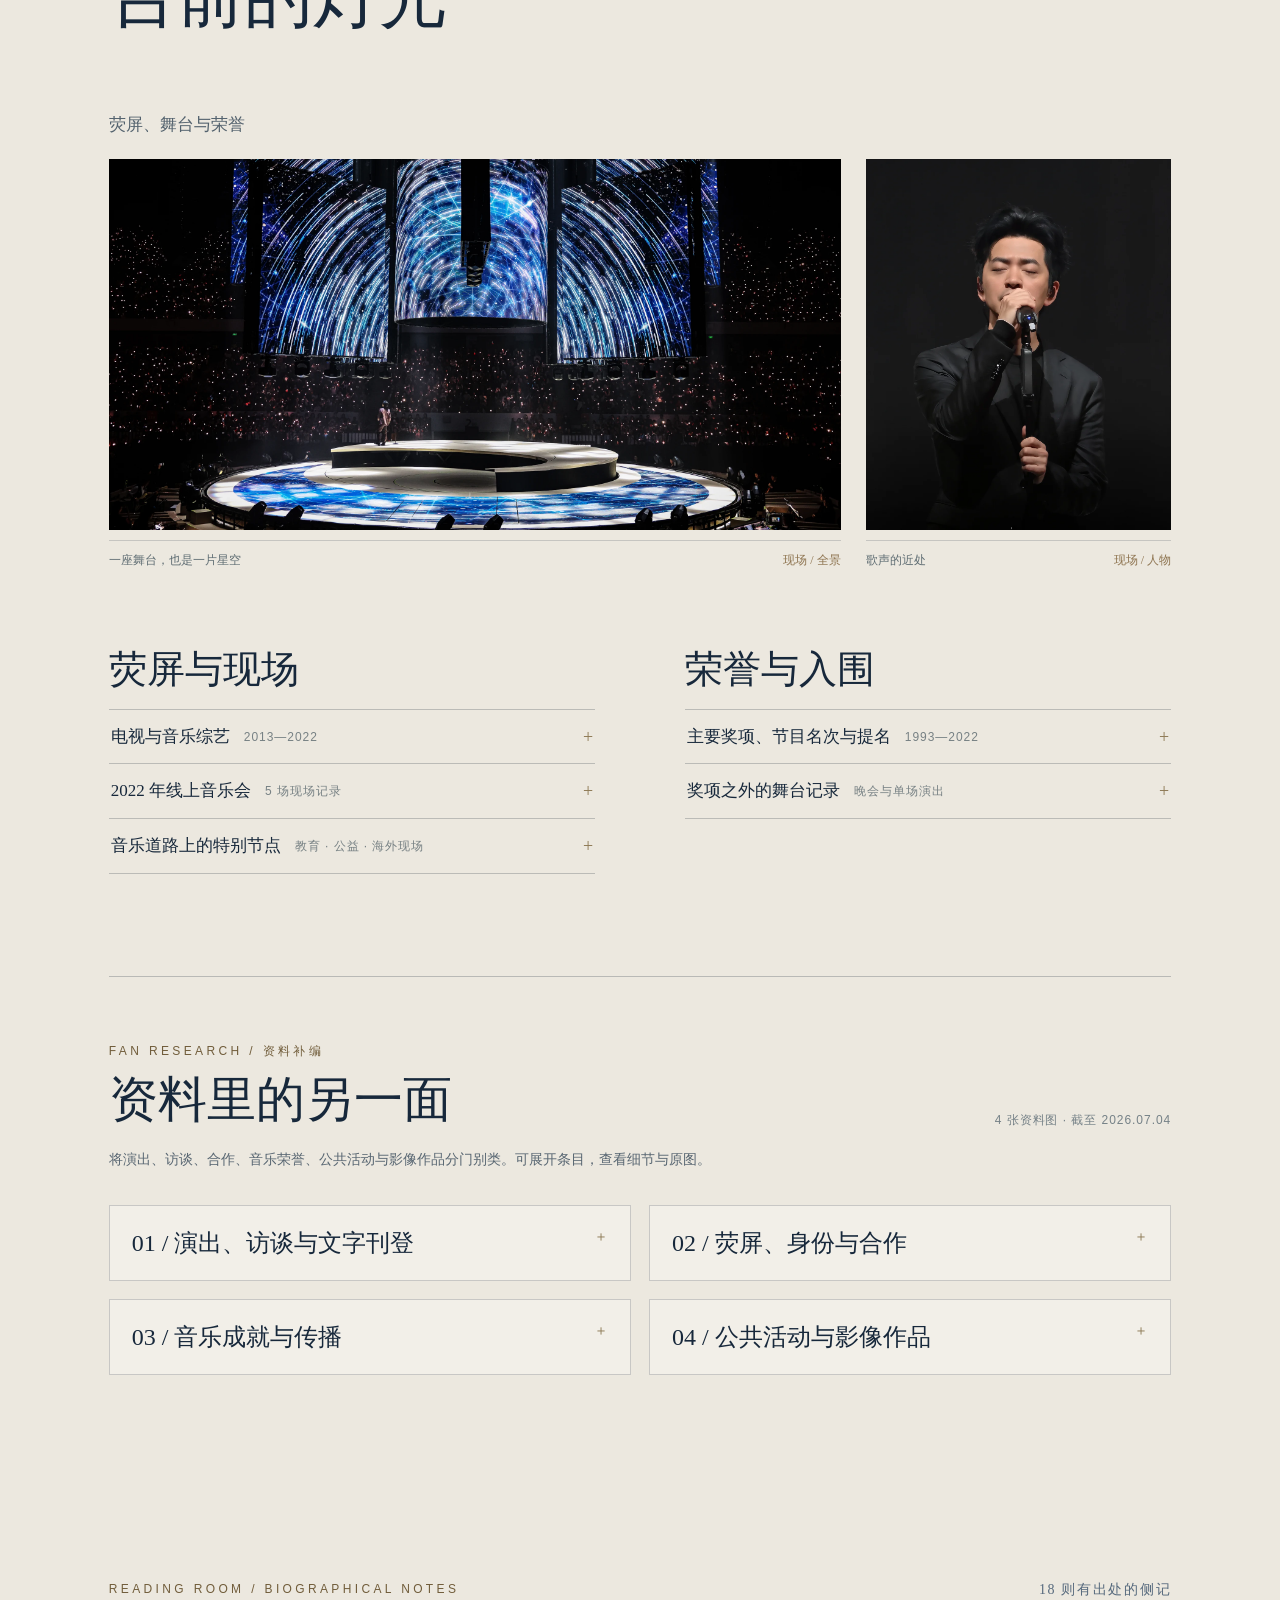
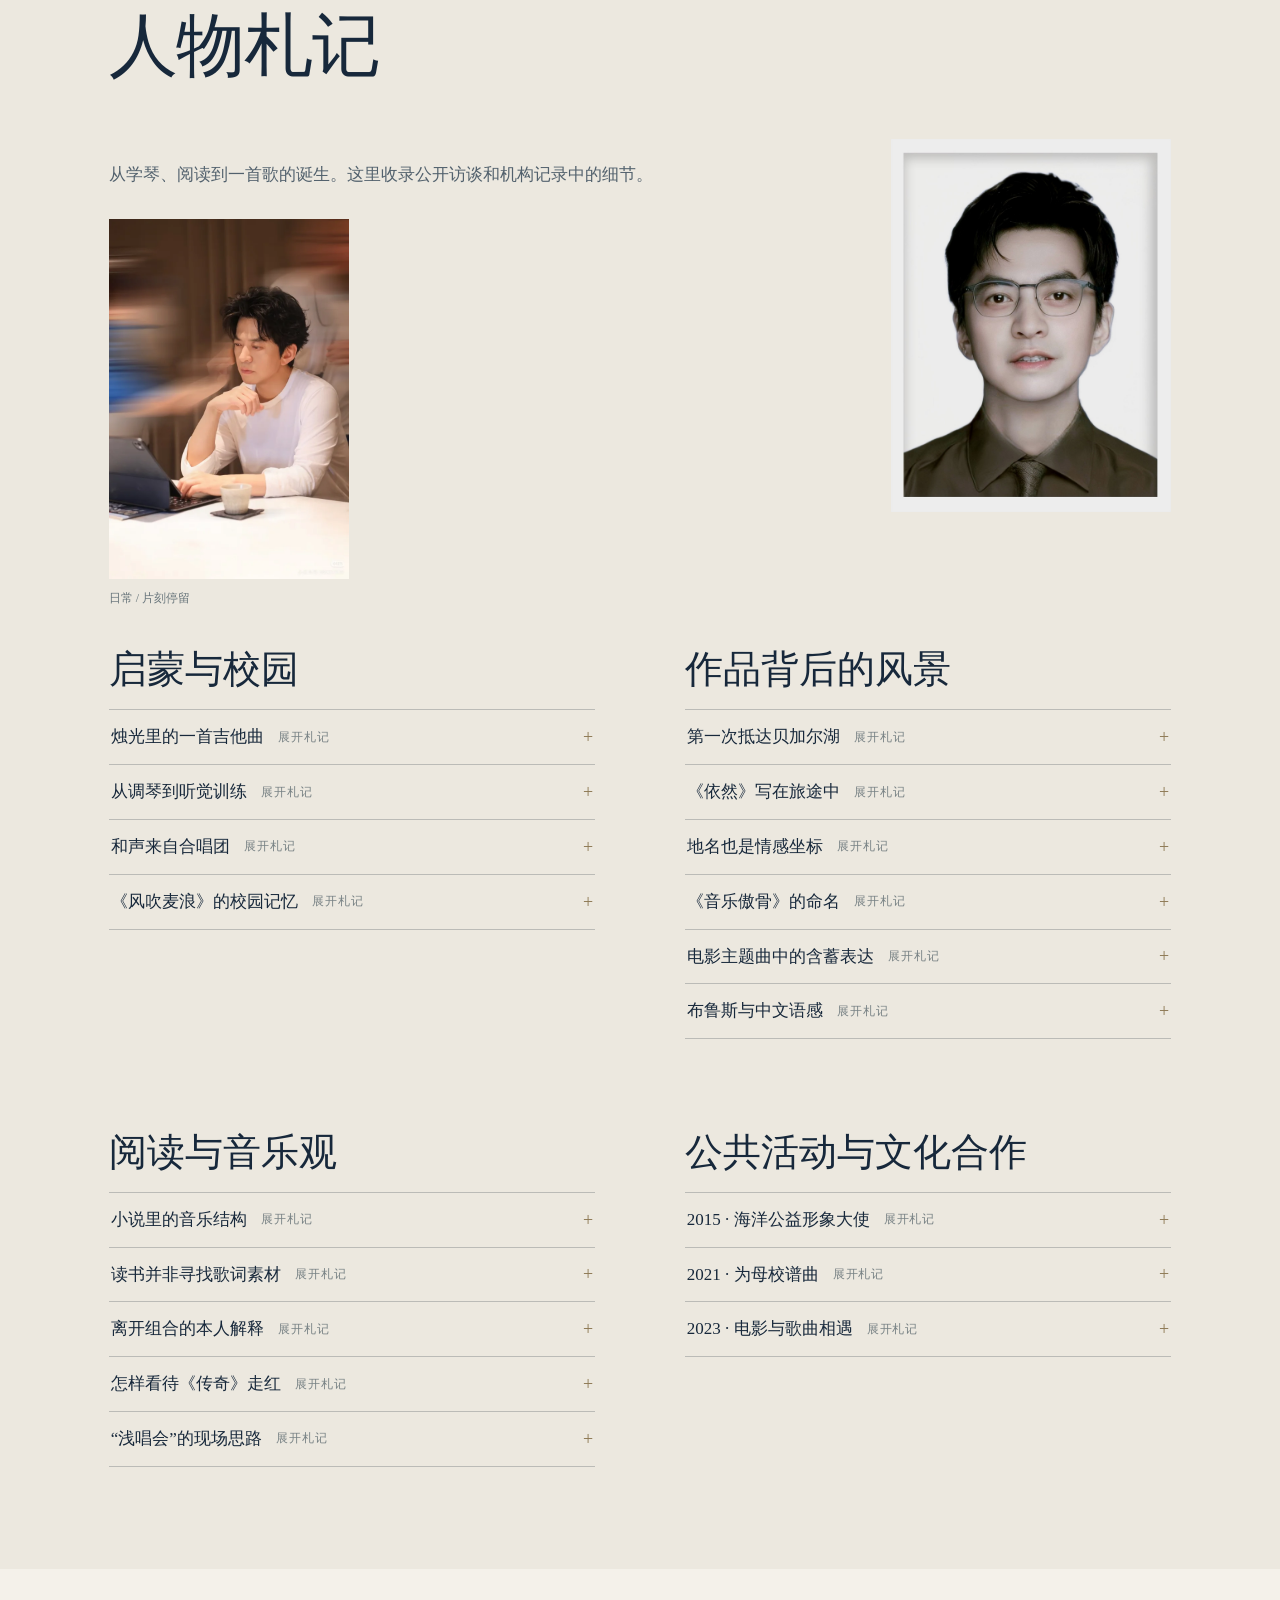
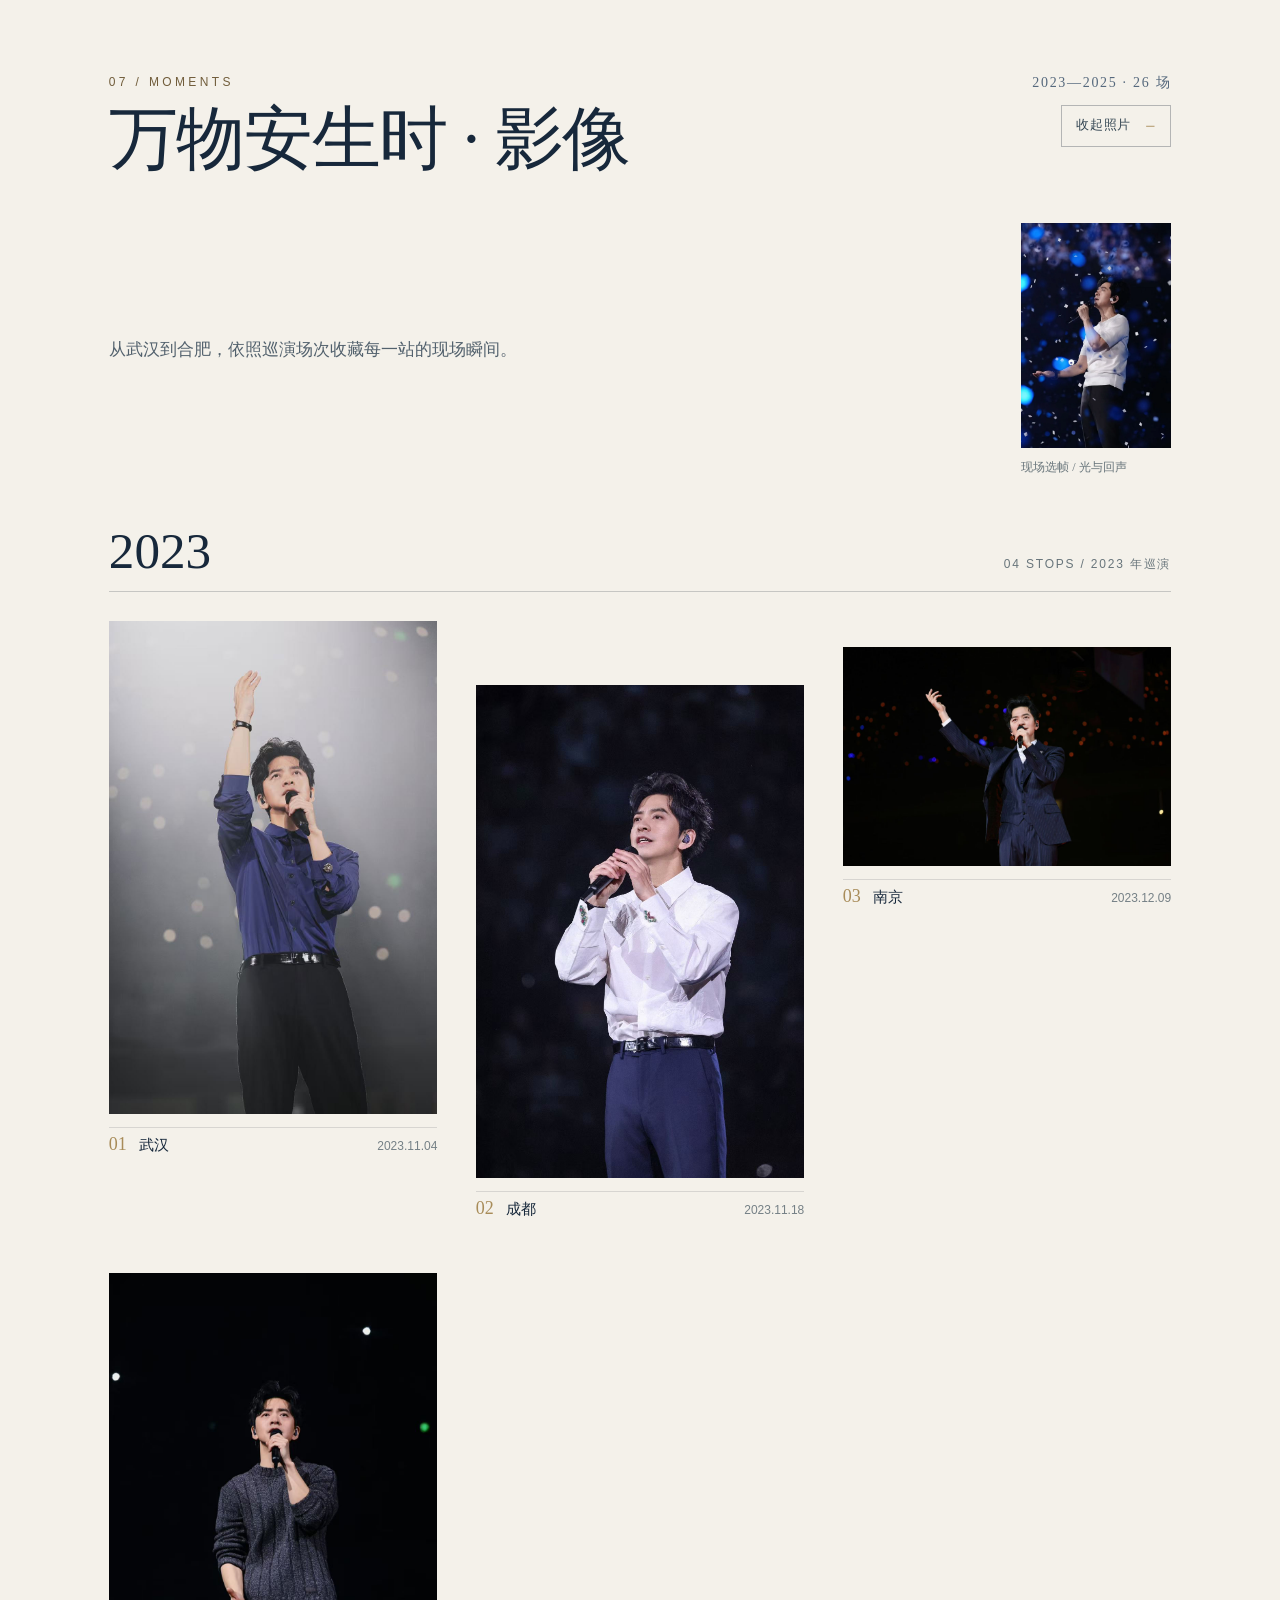
==== commit 69ff2b3f: "Refine archive accessibility, reading feedback, and audio control" ====
--- a/site/index.html
+++ b/site/index.html
@@ -6,6 +6,7 @@
   <meta name="theme-color" content="#101c2c">
   <meta name="description" content="李健 · 音乐与时间档案馆。以音乐、时间、城市与影像为线索的非官方档案。">
   <link rel="canonical" href="https://link5268.github.io/li-jian-music-archive/">
+  <link rel="preload" as="image" href="assets/lijian-intro-cutout-1087.webp" imagesrcset="assets/lijian-intro-cutout-720.webp 720w, assets/lijian-intro-cutout-1087.webp 1087w" imagesizes="(max-width: 650px) 270px, (max-width: 850px) 360px, 40vw" type="image/webp" fetchpriority="high">
   <title>李健 · 音乐与时间档案馆</title>
   <link rel="icon" type="image/svg+xml" href="data:image/svg+xml,%3Csvg xmlns='http://www.w3.org/2000/svg' viewBox='0 0 48 48'%3E%3Crect width='48' height='48' rx='24' fill='%23101c2c'/%3E%3Cpath d='M14 13v22h20M14 24h15' fill='none' stroke='%23d5c49a' stroke-width='2'/%3E%3C/svg%3E">
   <style>
@@ -69,7 +70,7 @@
   transform-origin: top left;
   will-change: transform;
 }
-    .hero .eyebrow { color: #65727a; }
+    .hero .eyebrow { color: #59656e; }
     .hero-subtitle { margin: 0; color: #536577; font: 300 clamp(16px,1.5vw,19px)/1.7 var(--serif); letter-spacing: .11em; }
     .hero-cn { max-width: 390px; margin: 54px 0 0; color: rgba(23,40,59,.76); font: 300 17px/2 var(--serif); letter-spacing: .1em; }
     .hero-date { position: absolute; bottom: 42px; left: var(--gutter); color: #66747b; font-size: 12px; letter-spacing: .2em; }
@@ -101,6 +102,9 @@
     .section-light { background: var(--paper-light); }
     .section-night { color: var(--white); background: var(--night); }
     .section-mist { color: var(--ink); background: #dce2de; }
+    .section-paper .section-kicker,
+    .section-mist .section-kicker,
+    .section-light .section-kicker { color: #715d3b; }
     .section-head { display: flex; align-items: flex-start; justify-content: space-between; gap: 28px; margin-bottom: clamp(40px,6vw,82px); }
     .section-head h2 { margin: 14px 0 0; font: 400 clamp(34px,5.4vw,70px)/1.02 var(--serif); letter-spacing: -.02em; }
     .section-index { flex: 0 0 auto; color: var(--blue-gray); font: 400 14px/1.5 var(--serif); letter-spacing: .12em; }
@@ -207,7 +211,7 @@
     .tour-poster-stats strong { color: #f4f1e8; font: 400 27px/1 var(--serif); }
     .tour-poster-link { margin-top: 31px; color: #d5c49a; font: 13px/1.5 var(--sans); letter-spacing: .08em; text-underline-offset: 5px; }
     .tour-side { align-self: stretch; display: flex; flex-direction: column; justify-content: center; }
-    .tour-side .section-kicker { color: #66787a; }
+    .tour-side .section-kicker { color: #536366; }
     .tour-side h3 { margin: 11px 0 0; color: var(--ink); font: 400 clamp(31px,4.3vw,56px)/1.05 var(--serif); }
     .tour-side .tour-cn { margin: 8px 0 30px; color: #68747a; font: 300 15px/1.6 var(--serif); letter-spacing: .1em; }
     .city-stops { display: grid; gap: 13px; }
@@ -377,6 +381,11 @@
     .words-opening-copy { min-width: 0; }
     .words-opening .word-card { text-wrap: balance; }
     .word-card { max-width: 780px; min-height: 106px; margin: 0; color: #f2eee3; font: 300 clamp(21px,3vw,34px)/1.65 var(--serif); letter-spacing: .04em; }
+    .word-card { transition: opacity .18s ease, transform .18s ease; }
+    .word-card.is-changing { opacity: 0; transform: translateY(4px); }
+    @media (prefers-reduced-motion: reduce) {
+      .word-card { transition: none; }
+    }
     .word-author { margin: 21px 0 35px; color: #aab9bd; font-size: 12px; letter-spacing: .22em; }
     .word-next { padding: 12px 2px; color: #d5c49a; border: 0; border-bottom: 1px solid rgba(213,196,154,.6); background: transparent; cursor: pointer; font-size: 12px; letter-spacing: .16em; }
     .words-note { max-width: 540px; margin: 32px 0 0; color: #9eaaae; font-size: 12px; line-height: 1.7; }
@@ -602,125 +611,81 @@
   #notebook .research-fold-content { font-size: 17px; line-height: 1.9; }
 #notebook .notebook-source { font: 15px/1.7 var(--sans); margin-top: 14px; }
 #notebook a { text-decoration: underline; text-underline-offset: 4px; }
-.music-dock {
-  position: fixed;
-  right: 24px;
-  bottom: 24px;
-  z-index: 1000;
-}
-
-.music-toggle {
-  display: flex;
-  align-items: center;
-  justify-content: flex-start;
-  gap: 10px;
-  width: 56px;
-  height: 56px;
-  padding: 0 17px;
-  overflow: hidden;
-  white-space: nowrap;
-  border: 1px solid rgba(225, 220, 205, 0.35);
-  border-radius: 999px;
-  background: rgba(16, 28, 44, 0.94);
-  color: #ece8df;
-  cursor: pointer;
-  box-shadow: 0 8px 28px rgba(0, 0, 0, 0.24);
-  transition: width 280ms ease, background 280ms ease;
-}
-
-.music-toggle:hover,
-.music-toggle:focus-visible {
-  width: 190px;
-  background: #101c2c;
-}
-
-.music-toggle:focus-visible {
-  outline: 2px solid #b99a64;
-  outline-offset: 3px;
-}
-
-.music-icon {
-  flex: 0 0 20px;
-  font-size: 18px;
-  text-align: center;
-}
-
-.music-label {
-  opacity: 0;
-  transition: opacity 180ms ease;
-}
-
-.music-toggle:hover .music-label,
-.music-toggle:focus-visible .music-label {
-  opacity: 1;
-}
-
-@media (max-width: 600px) {
-  .music-dock {
-    right: 16px;
-    bottom: 16px;
-  }
-}
-
-@media (prefers-reduced-motion: reduce) {
-  .music-toggle,
-  .music-label {
-    transition: none;
-  }
-}
+    .topline nav .music-toggle {
+      display: inline-flex;
+      align-items: center;
+      justify-content: center;
+      gap: 7px;
+      flex: 0 0 auto;
+      min-height: 32px;
+      padding: 0 10px;
+      border: 1px solid rgba(185,154,100,.32);
+      border-radius: 999px;
+      color: rgba(248,246,240,.72);
+      background: transparent;
+      font: 11px/1 var(--sans);
+      letter-spacing: .08em;
+      white-space: nowrap;
+      cursor: pointer;
+      transition: color .25s ease, border-color .25s ease, background .25s ease;
+    }
+    .topline nav .music-toggle:hover,
+    .topline nav .music-toggle:focus-visible,
+    .topline nav .music-toggle[aria-pressed="true"] {
+      color: #e5c995;
+      border-color: rgba(229,201,149,.65);
+      background: rgba(229,201,149,.06);
+    }
+    .music-icon {
+      font-size: 14px;
+      line-height: 1;
+    }
+    .topline nav .music-toggle[aria-pressed="true"] .music-icon {
+      animation: music-note-pulse 2s ease-in-out infinite;
+    }
+    @keyframes music-note-pulse {
+      0%, 100% { opacity: .55; }
+      50% { opacity: 1; }
+    }
+    @media (max-width: 850px) {
+      .topline nav .music-toggle {
+        grid-column: 1 / -1;
+        justify-content: flex-start;
+        width: 100%;
+        min-height: 46px;
+        margin-top: 8px;
+        padding: 0 10px;
+        border-radius: 0;
+        font-size: 14px;
+        letter-spacing: .06em;
+      }
+      .topline nav .music-icon {
+        font-size: 16px;
+      }
+    }
+    @media (prefers-reduced-motion: reduce) {
+      .music-toggle, .music-icon {
+        transition: none;
+        animation: none !important;
+      }
+    }
 </style>
   <link rel="stylesheet" href="stage-model.css?v=20261023-1">
 </head>
 <body>
-<div class="music-dock">
-  <audio id="background-music" loop preload="none">
-    <source src="assets/backgroundmusic.mp3?v=20260925-1" type="audio/mpeg">
-  </audio>
-
-  <button
-    class="music-toggle"
-    id="music-toggle"
-    type="button"
-    aria-label="播放背景音乐"
-    aria-pressed="false"
-  >
-    <span class="music-icon" id="music-icon" aria-hidden="true">♫</span>
-    <span class="music-label" id="music-label">播放背景音乐</span>
-  </button>
-</div>
-<script>
-  const music = document.getElementById("background-music");
-  const toggle = document.getElementById("music-toggle");
-  const icon = document.getElementById("music-icon");
-  const label = document.getElementById("music-label");
-
-  toggle.addEventListener("click", async () => {
-    if (music.paused) {
-      try {
-        await music.play();
-        icon.textContent = "Ⅱ";
-        label.textContent = "正在播放 · 点击暂停";
-        toggle.setAttribute("aria-label", "暂停背景音乐");
-        toggle.setAttribute("aria-pressed", "true");
-      } catch {
-        label.textContent = "暂时无法播放";
-        toggle.setAttribute("aria-label", "暂时无法播放背景音乐");
-      }
-    } else {
-      music.pause();
-      icon.textContent = "♫";
-      label.textContent = "播放背景音乐";
-      toggle.setAttribute("aria-label", "播放背景音乐");
-      toggle.setAttribute("aria-pressed", "false");
-    }
-  });
-</script>
+<audio id="background-music" loop preload="none">
+  <source src="assets/backgroundmusic.mp3?v=20260925-1" type="audio/mpeg">
+</audio>
   <a class="skip-link" href="#about">跳到档案内容</a>
   <header class="topline">
     <a class="brand" href="#home" aria-label="回到首页"><span class="brand-mark" aria-hidden="true"></span><span><span class="brand-name">LI JIAN</span> ARCHIVE</span></a>
     <button class="nav-toggle" id="nav-toggle" type="button" aria-controls="site-nav" aria-expanded="false">目录 <span class="nav-current" id="nav-current">序</span></button>
     <nav id="site-nav" aria-label="档案导航">
       <a href="#home">序</a><a href="#about">人物</a><a href="#music">音乐</a><a href="#tour">巡演</a><a href="#time">时间</a><a href="#stage">荧屏</a><a href="#notebook">札记</a><a href="#moments">影像</a><a href="#words">文字</a><a href="#archive">档案</a>
+      <button class="music-toggle" id="music-toggle" type="button" aria-label="播放背景音乐" aria-pressed="false">
+        <span class="music-icon" id="music-icon" aria-hidden="true">♫</span>
+        <span class="music-label" id="music-label">背景音乐</span>
+      </button>
     </nav>
   </header>
   <main>
@@ -753,7 +718,12 @@
         </svg>
       </div>
       <figure class="hero-photo">
-        <img src="assets/lijian-intro-cutout.png" alt="暖米色背景上的李健透明背景肖像" fetchpriority="high" decoding="async">
+        <img src="assets/lijian-intro-cutout-1087.webp"
+             srcset="assets/lijian-intro-cutout-720.webp 720w, assets/lijian-intro-cutout-1087.webp 1087w"
+             sizes="(max-width: 650px) 270px, (max-width: 850px) 360px, 40vw"
+             width="1087" height="1446"
+             alt="暖米色背景上的李健透明背景肖像"
+             fetchpriority="high" decoding="async">
         <span class="hero-note">MUSIC · TIME · LANDSCAPE</span>
       </figure>
       <a class="scroll-cue" href="#about">SCROLL TO ENTER</a>
@@ -2133,10 +2103,23 @@
       "旋律走过很远的路，最后落在每个人自己的生活里。",
       "有些现场散场很久，耳边仍像有一盏灯没有熄。"
     ];
-    let noteIndex = 0;
-    document.getElementById("word-next").addEventListener("click", () => {
+    const wordCard = document.getElementById("word-card");
+    const wordNext = document.getElementById("word-next");
+    let noteIndex = notes.indexOf(wordCard.textContent.trim());
+    if (noteIndex < 0) noteIndex = 0;
+    let wordSwitching = false;
+
+    wordNext.addEventListener("click", () => {
+      if (wordSwitching) return;
+      wordSwitching = true;
       noteIndex = (noteIndex + 1) % notes.length;
-      document.getElementById("word-card").textContent = notes[noteIndex];
+      wordCard.classList.add("is-changing");
+      const reduceWordMotion = window.matchMedia("(prefers-reduced-motion: reduce)").matches;
+      window.setTimeout(() => {
+        wordCard.textContent = notes[noteIndex];
+        wordCard.classList.remove("is-changing");
+        wordSwitching = false;
+      }, reduceWordMotion ? 0 : 180);
     });
 
     const momentsToggle = document.getElementById("moments-toggle");
@@ -2196,6 +2179,36 @@
       watchedSections.forEach((section) => navObserver.observe(section));
     }
   </script>
+<script>
+(() => {
+  const music = document.getElementById("background-music");
+  const toggle = document.getElementById("music-toggle");
+  const icon = document.getElementById("music-icon");
+  const label = document.getElementById("music-label");
+
+  toggle.addEventListener("click", async () => {
+    if (music.paused) {
+      try {
+        await music.play();
+        icon.textContent = "Ⅱ";
+        label.textContent = "正在播放";
+        toggle.setAttribute("aria-label", "暂停背景音乐");
+        toggle.setAttribute("aria-pressed", "true");
+      } catch {
+        label.textContent = "无法播放";
+        toggle.setAttribute("aria-label", "背景音乐暂时无法播放");
+        toggle.setAttribute("aria-pressed", "false");
+      }
+    } else {
+      music.pause();
+      icon.textContent = "♫";
+      label.textContent = "背景音乐";
+      toggle.setAttribute("aria-label", "播放背景音乐");
+      toggle.setAttribute("aria-pressed", "false");
+    }
+  });
+})();
+</script>
 <script src="fan-music.js" defer></script>
 <script src="fan-research.js" defer></script>
 <script src="song-links.js" defer></script>
--- a/site/stage-model.css
+++ b/site/stage-model.css
@@ -344,12 +344,6 @@
   overflow: hidden;
 }
 
-body.stage-model-open .music-dock {
-  visibility: hidden;
-  opacity: 0;
-  pointer-events: none;
-}
-
 @media (max-width: 900px) {
   .stage-model-feature {
     grid-template-columns: 1fr;
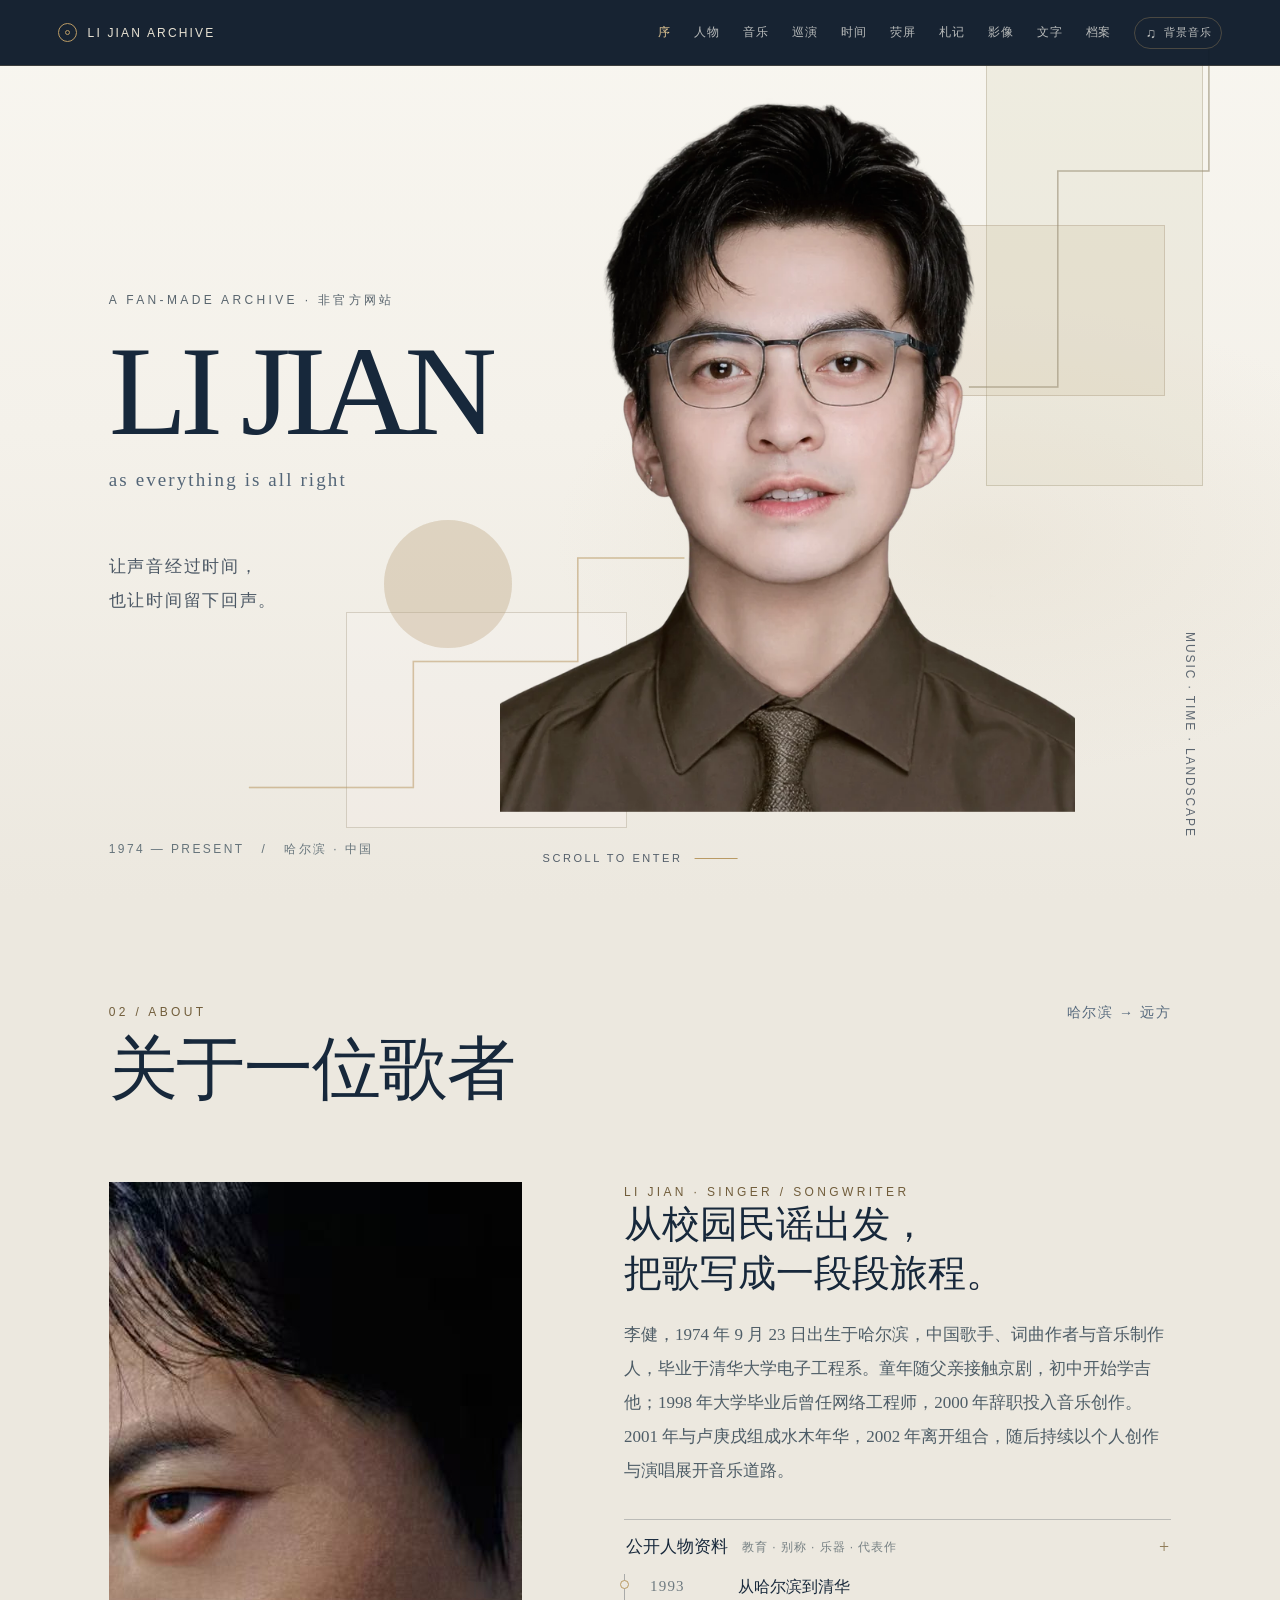
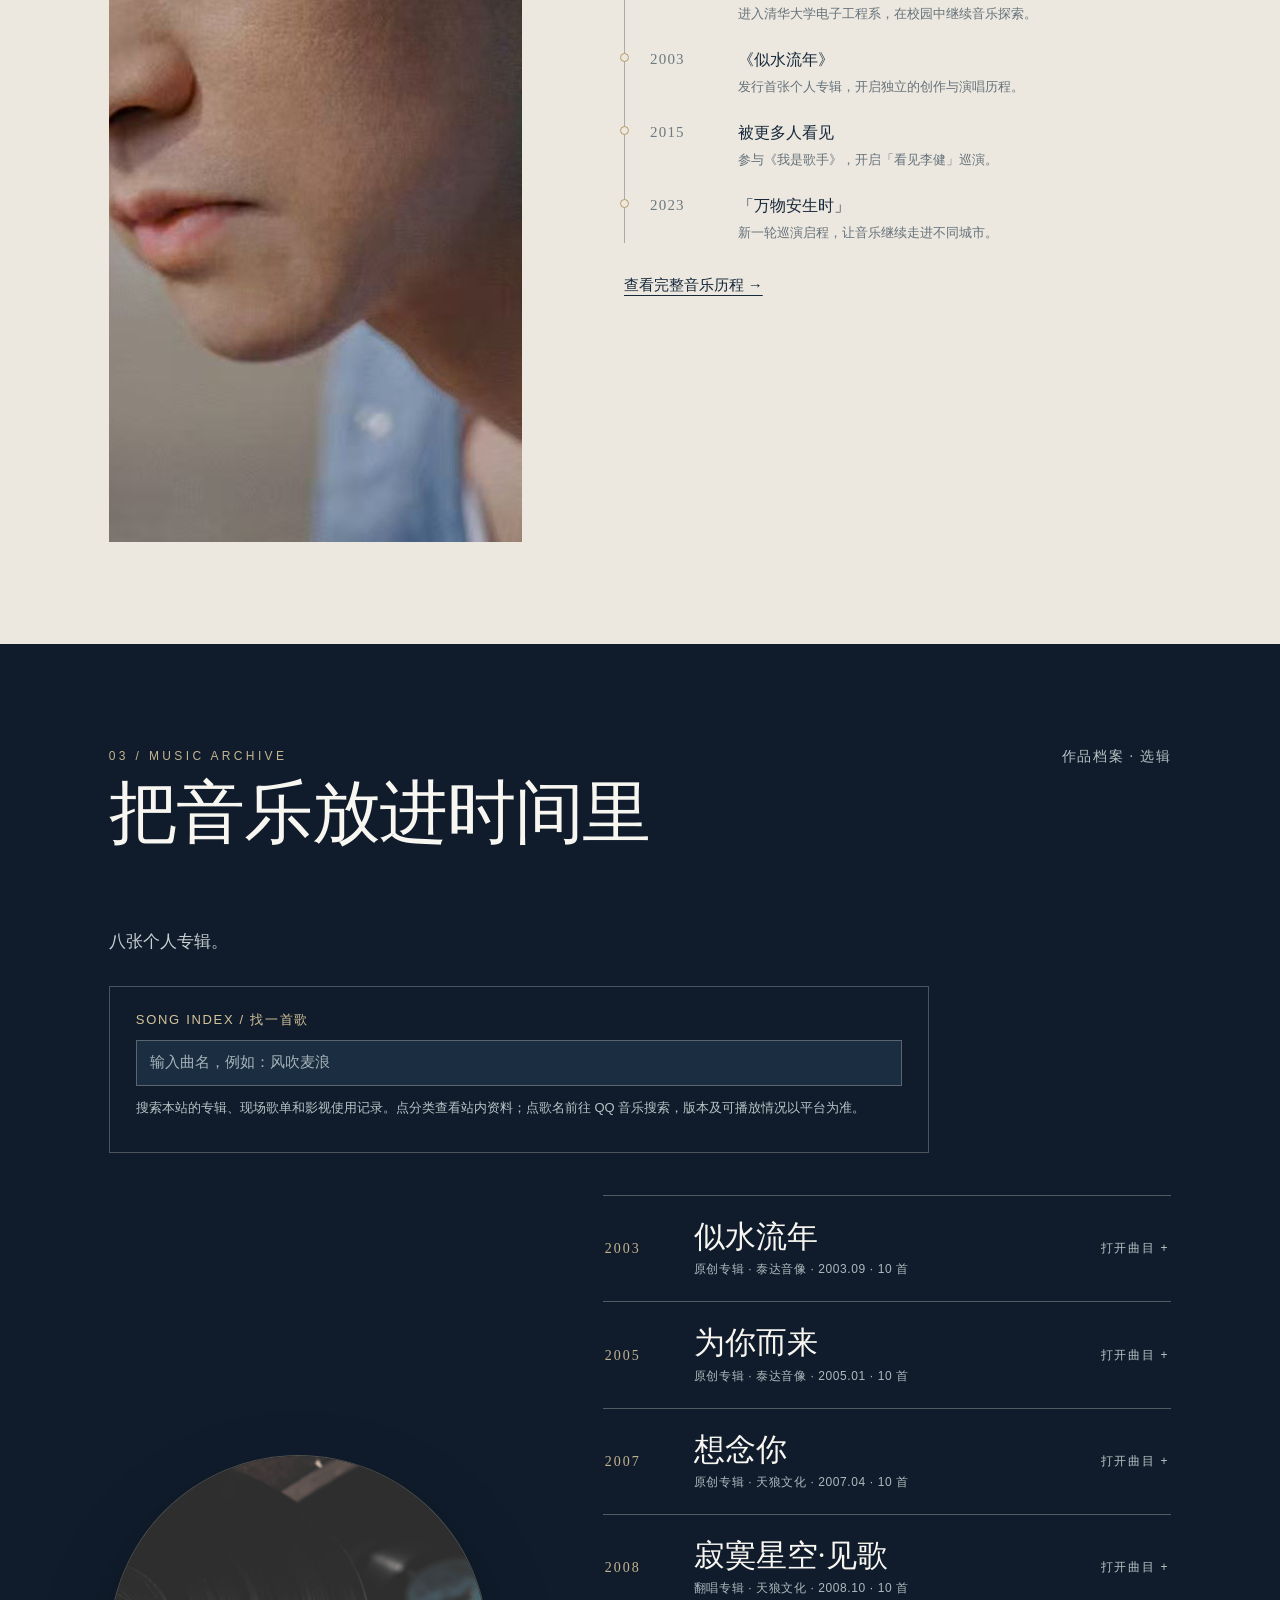
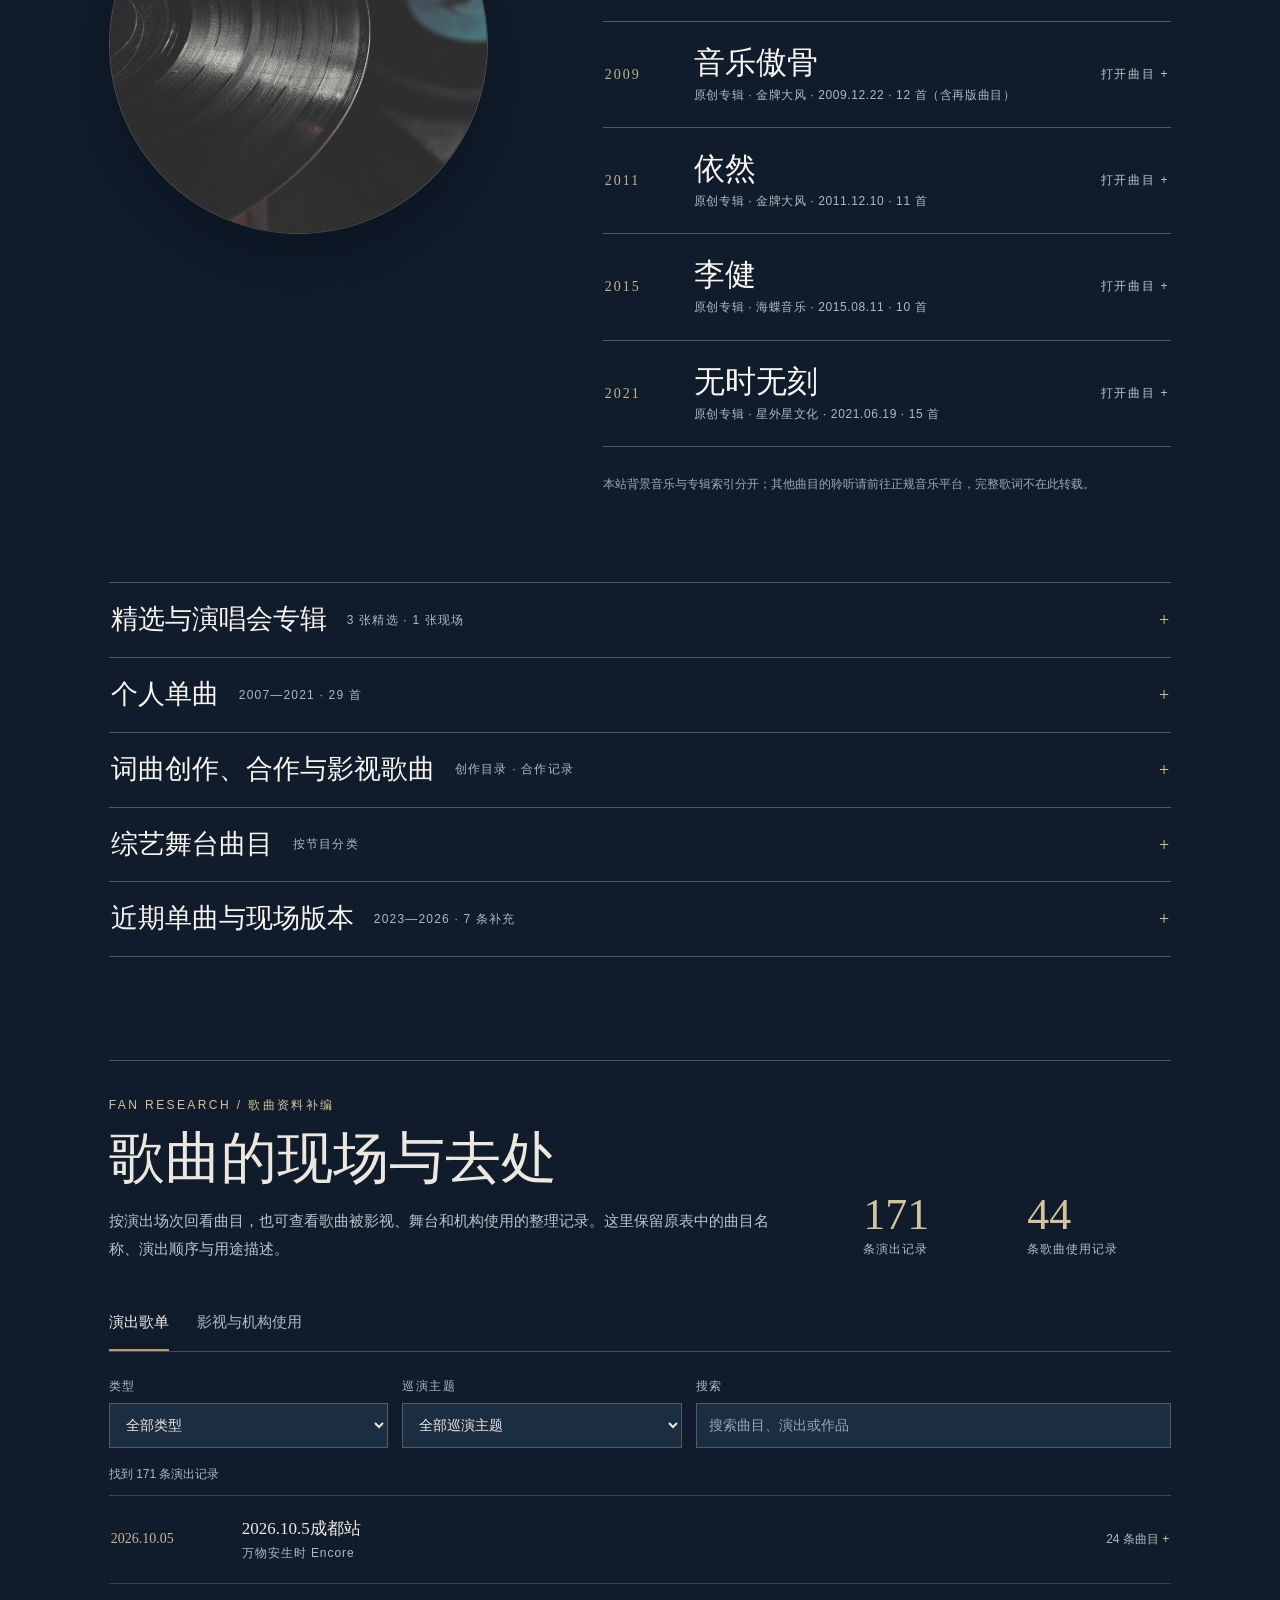
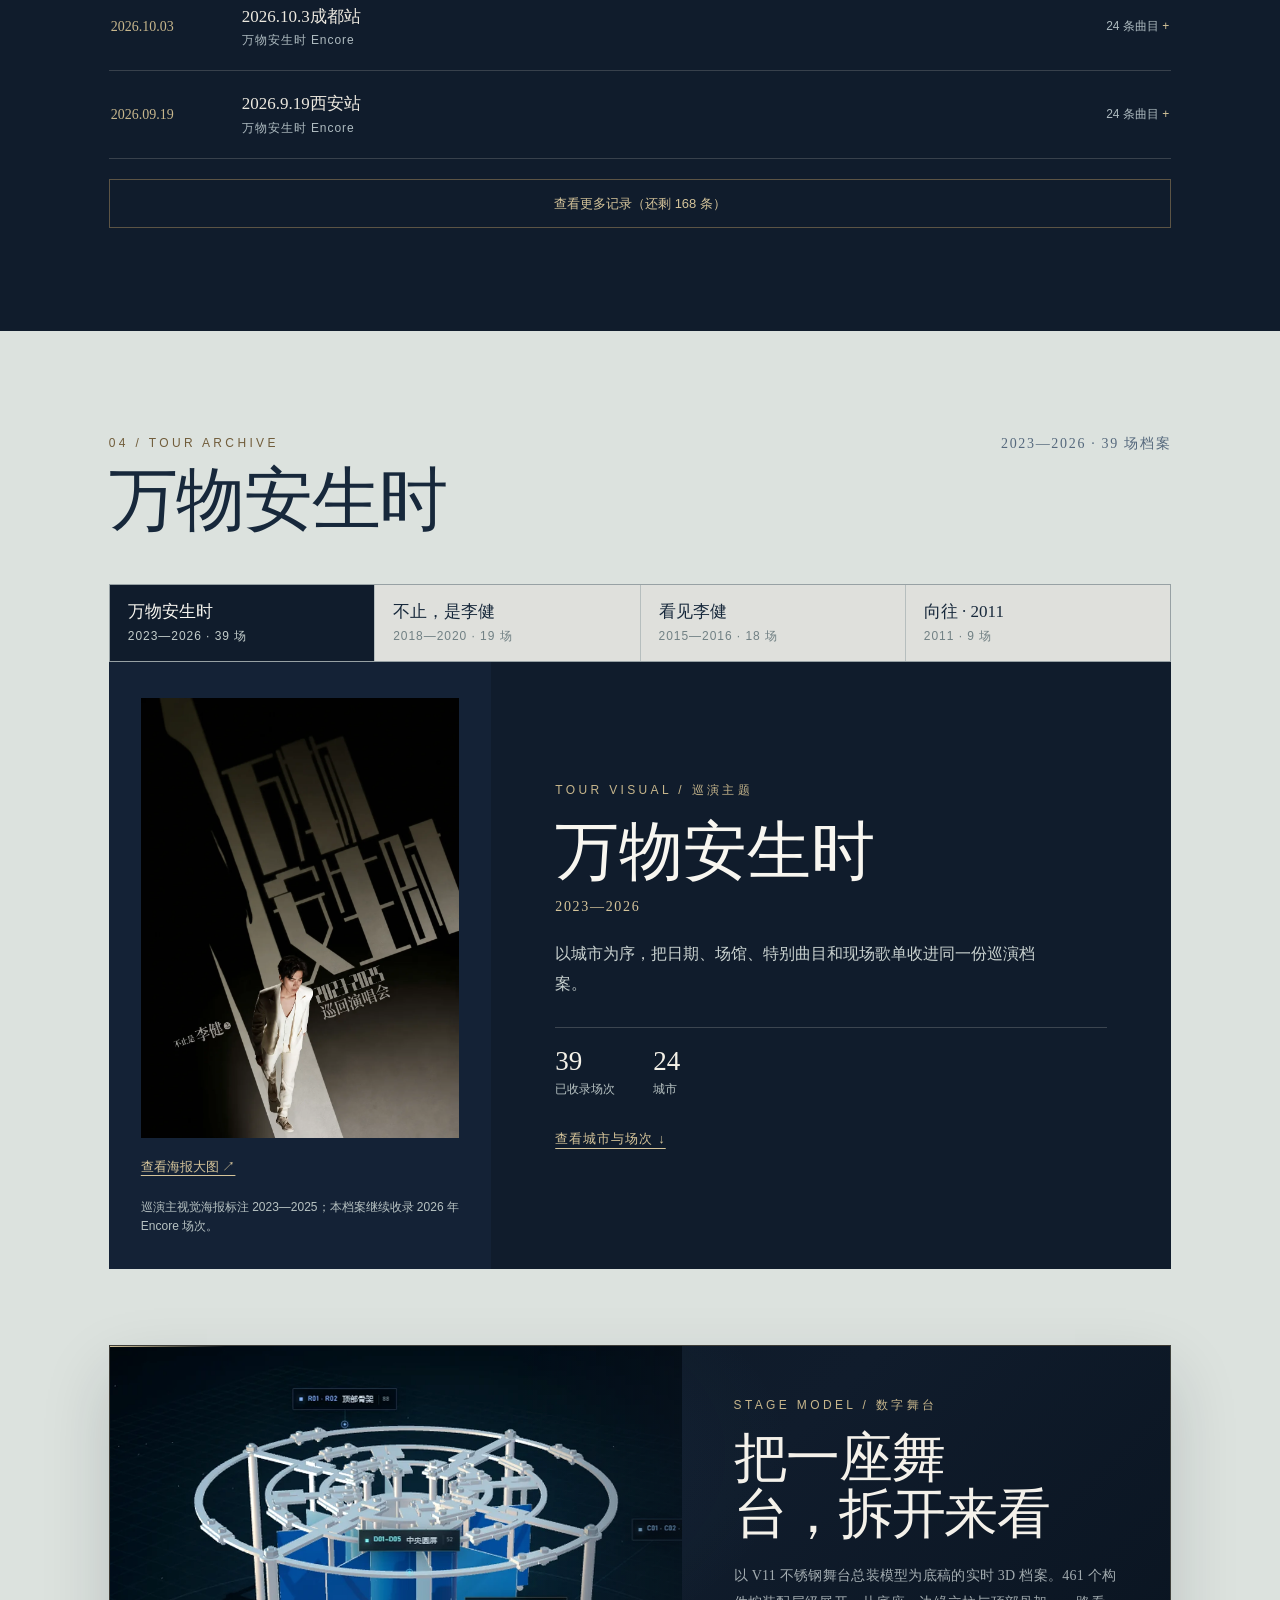
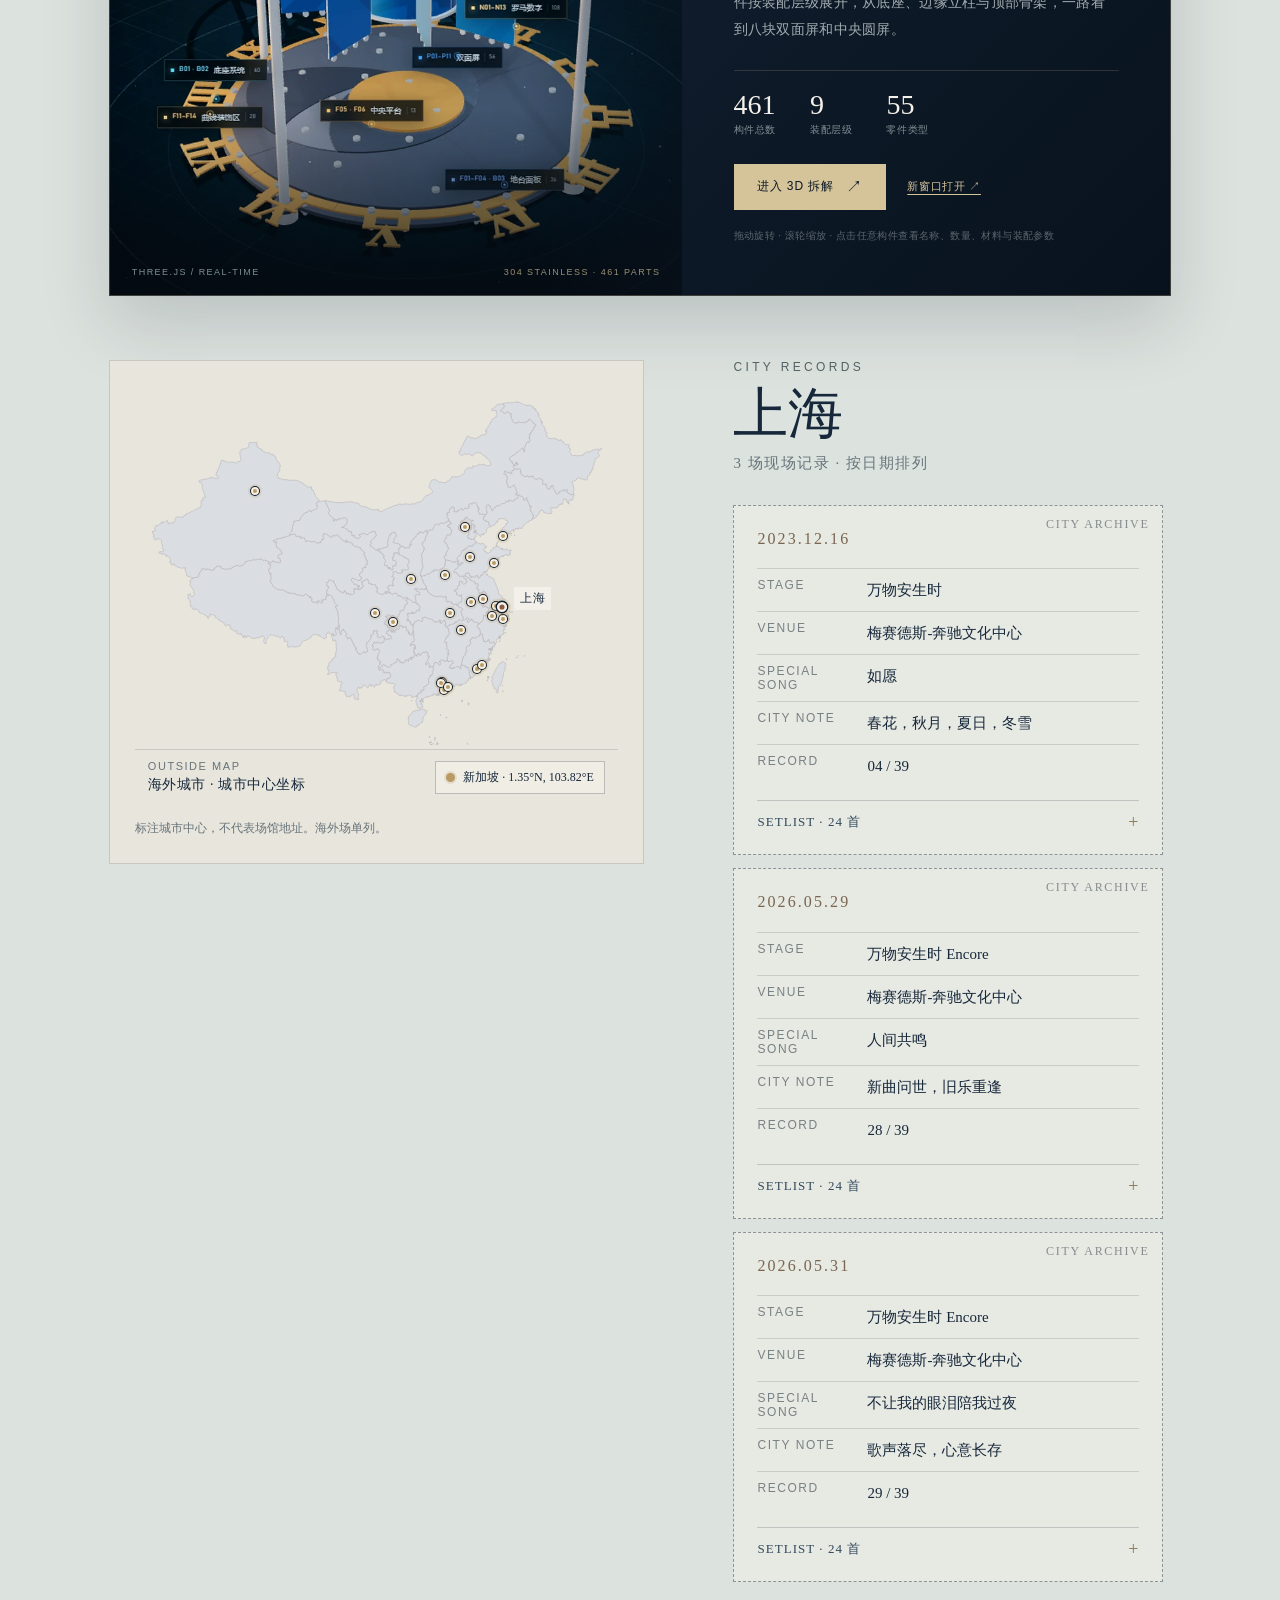
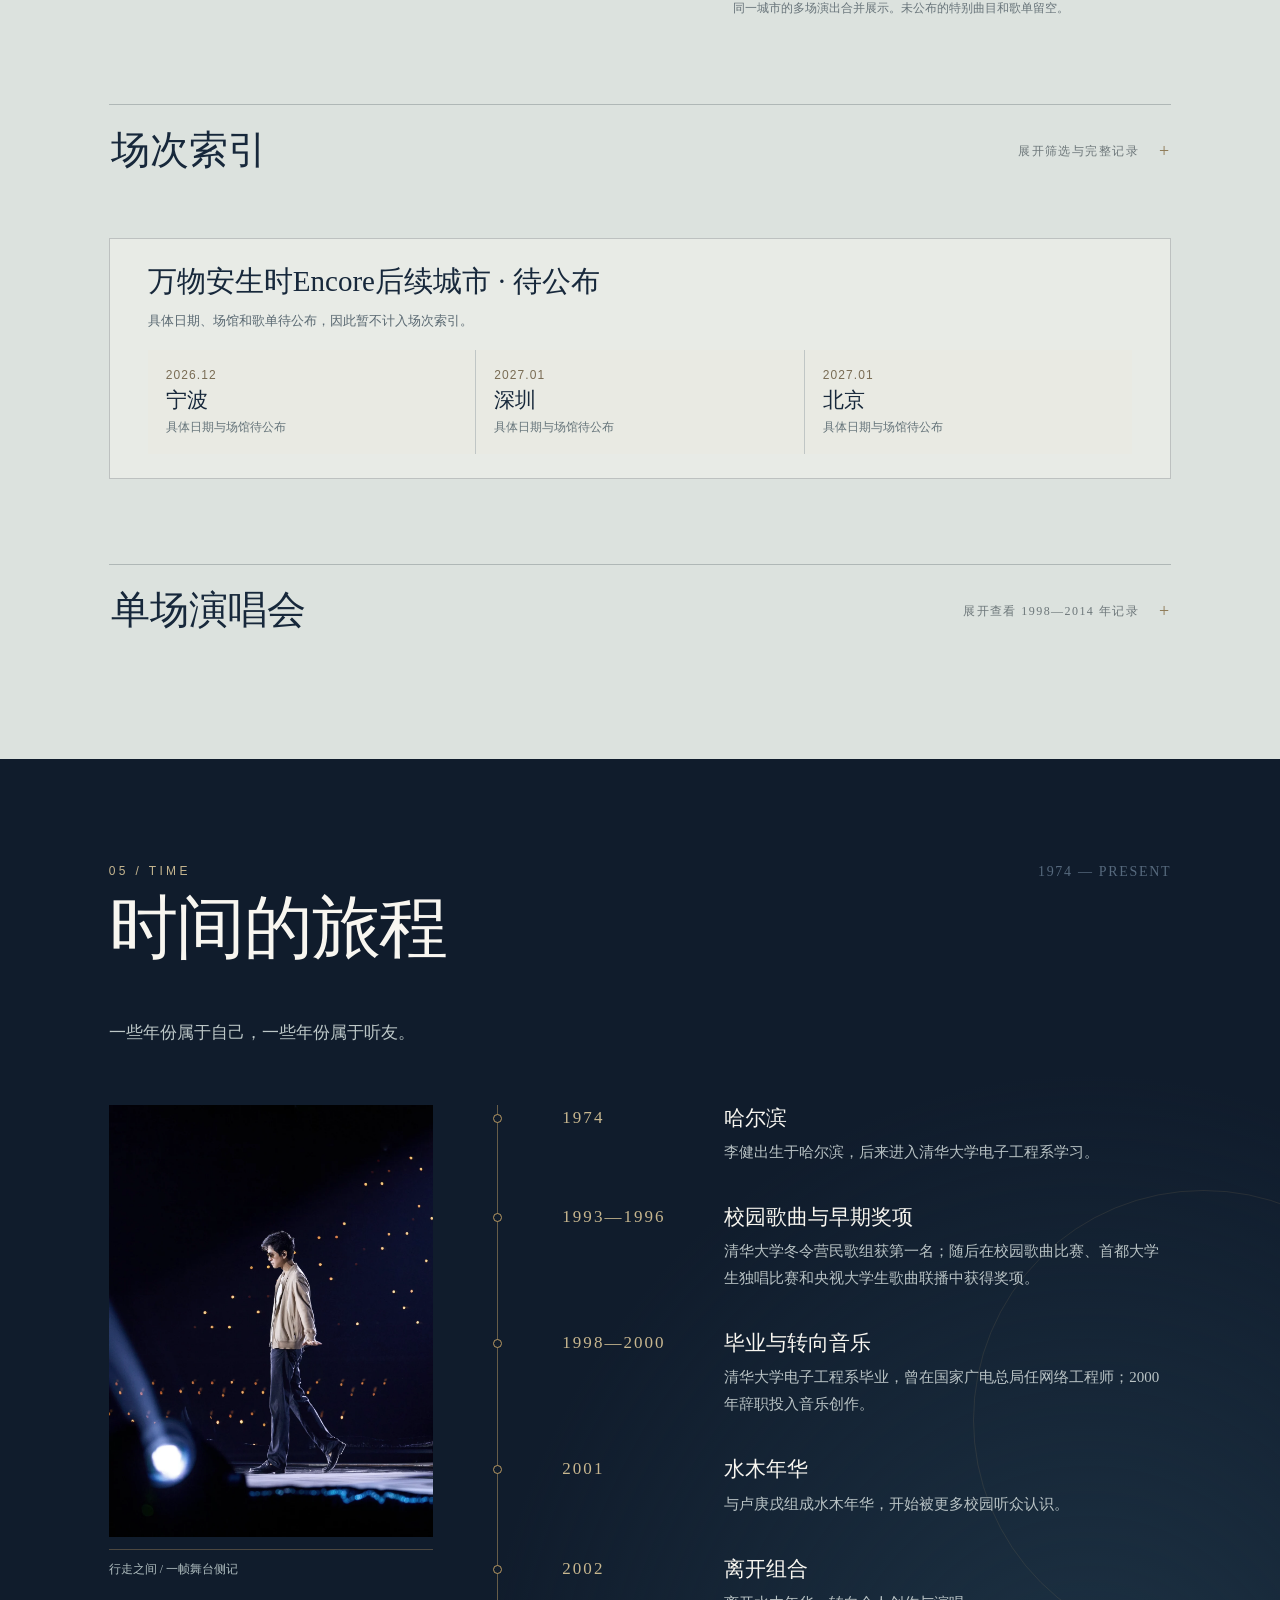
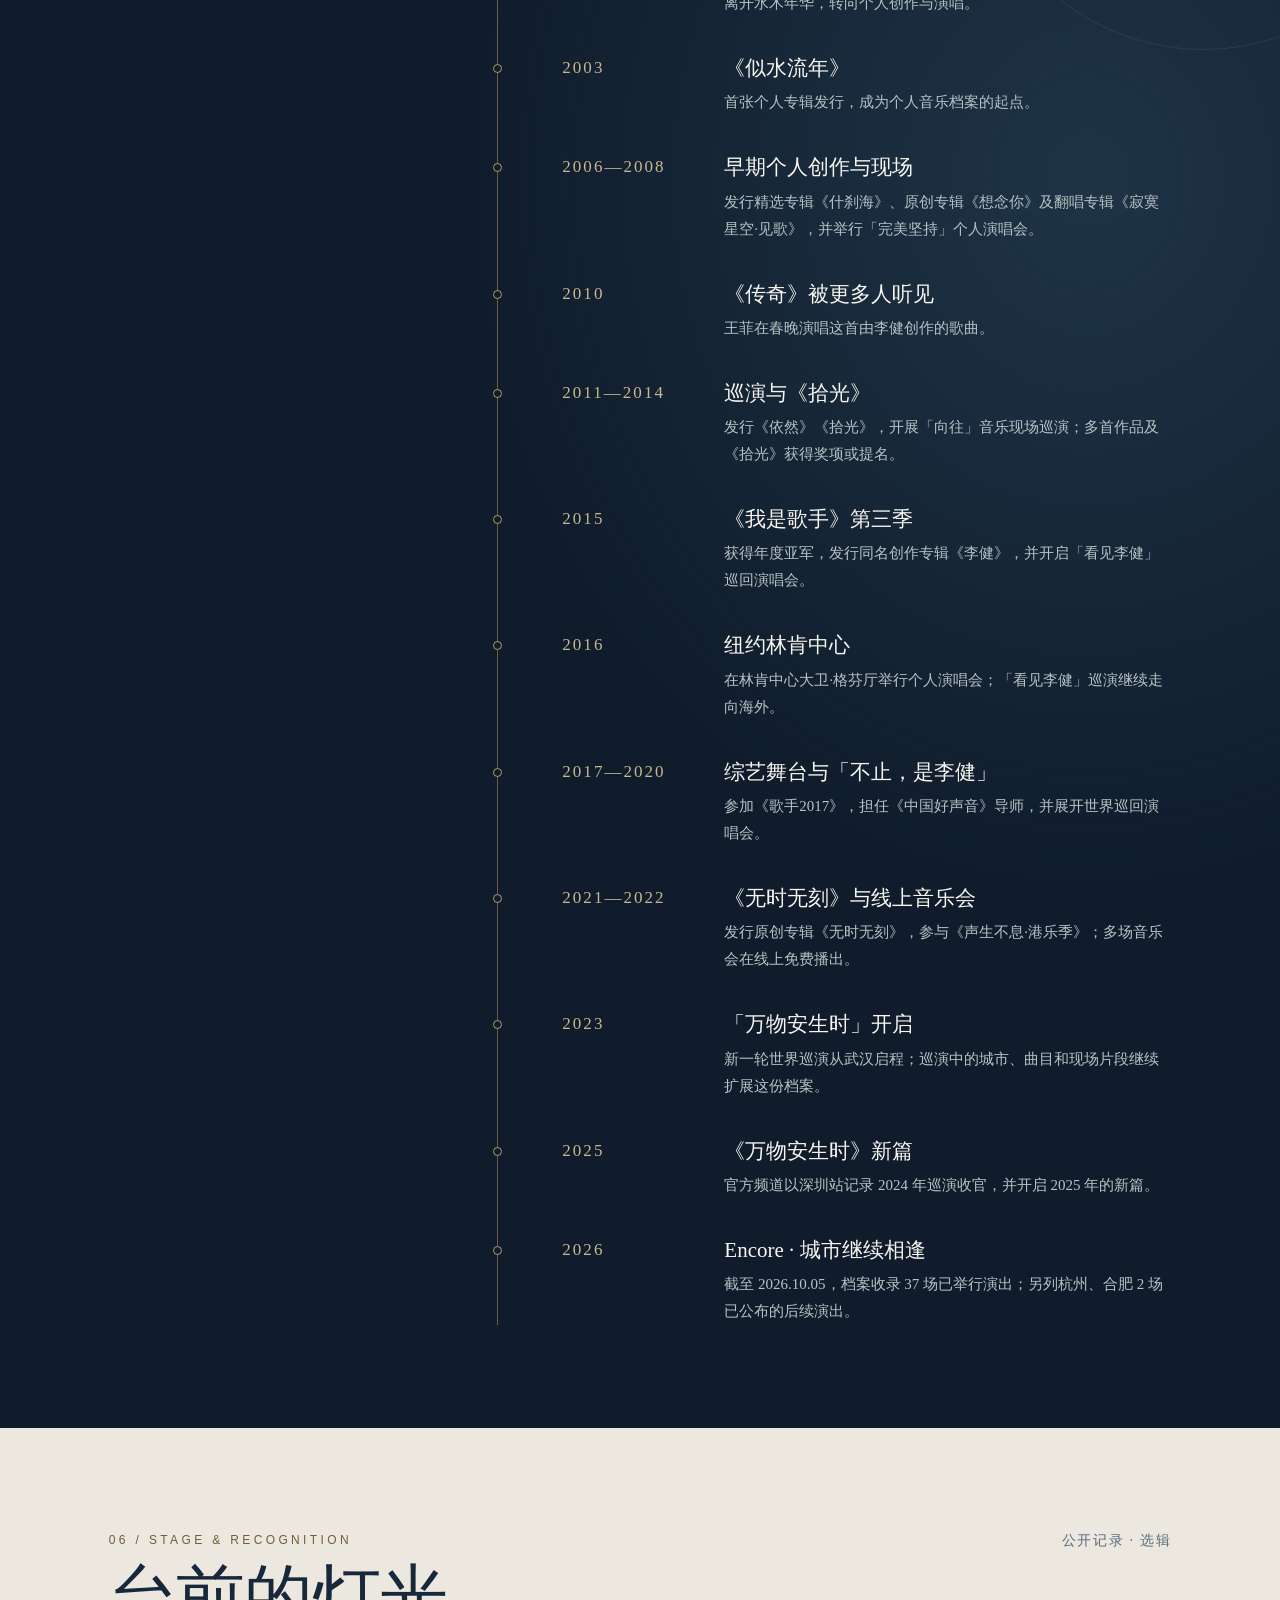
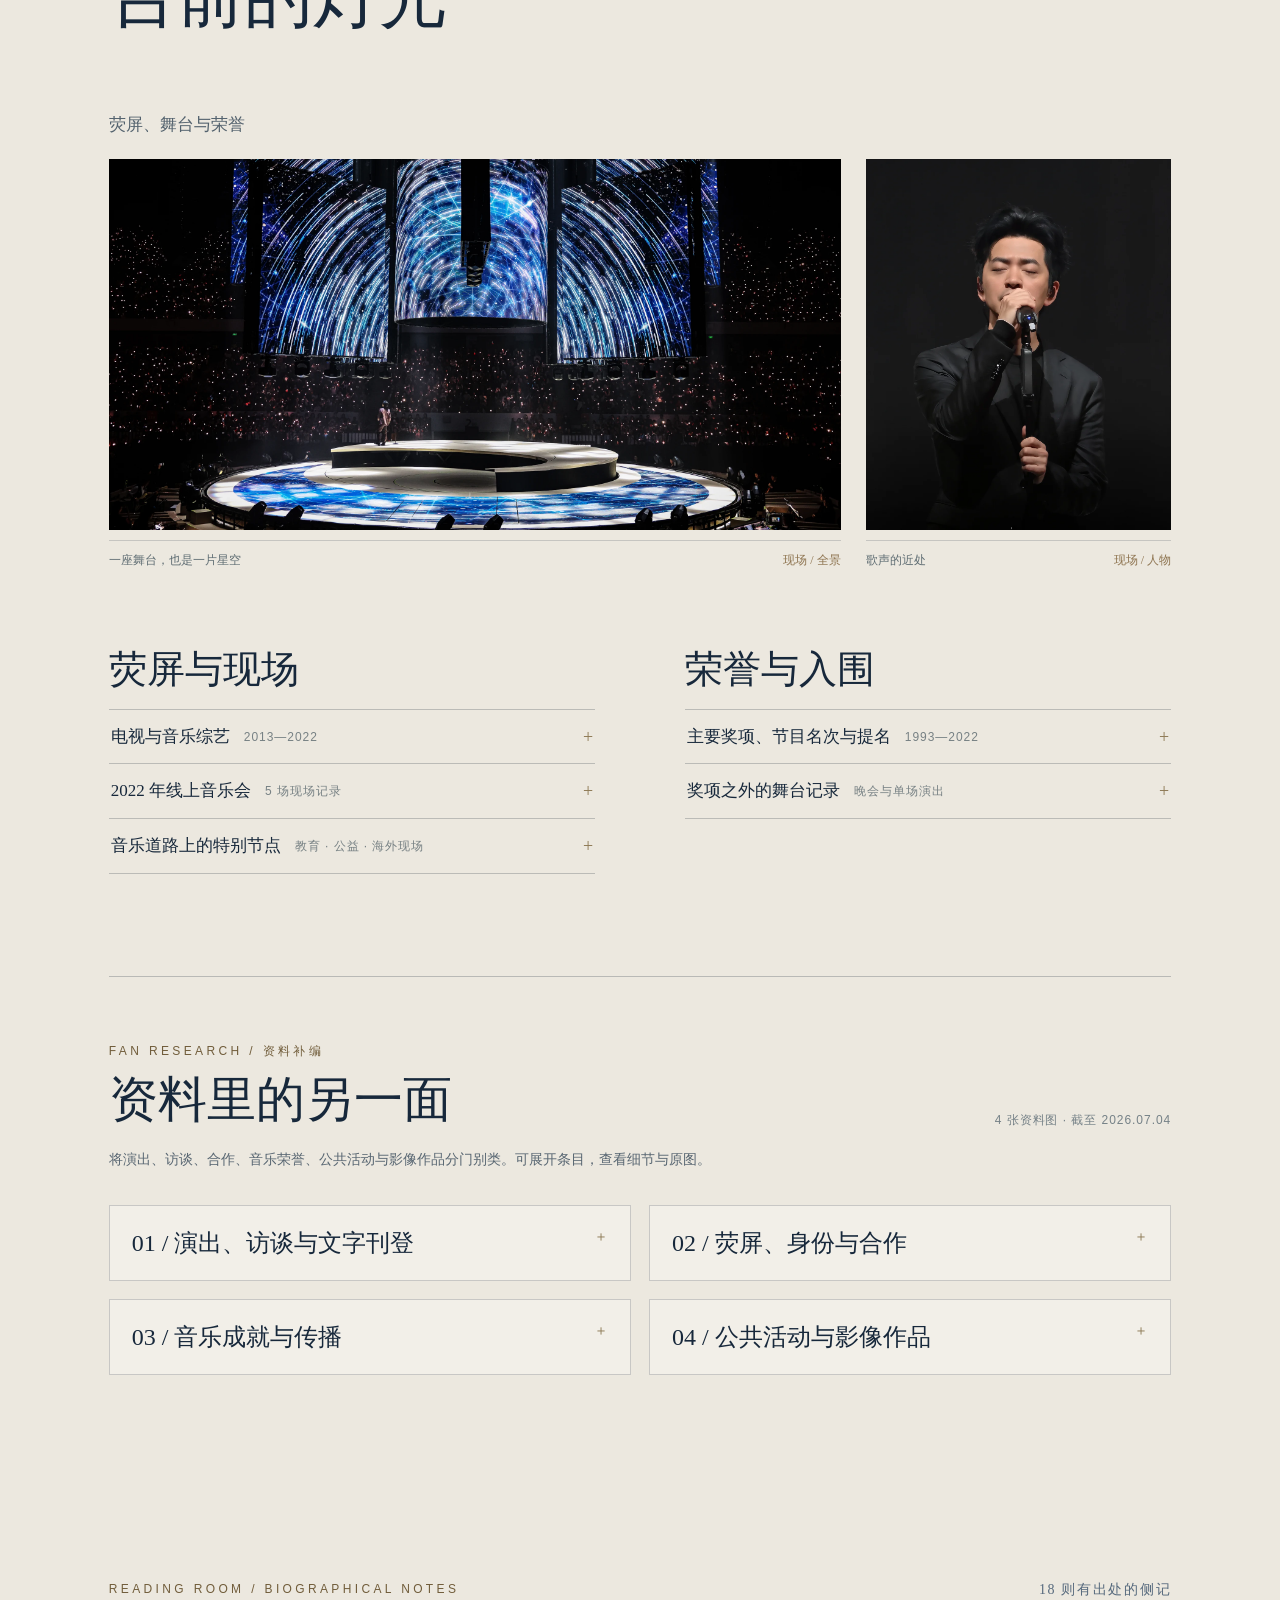
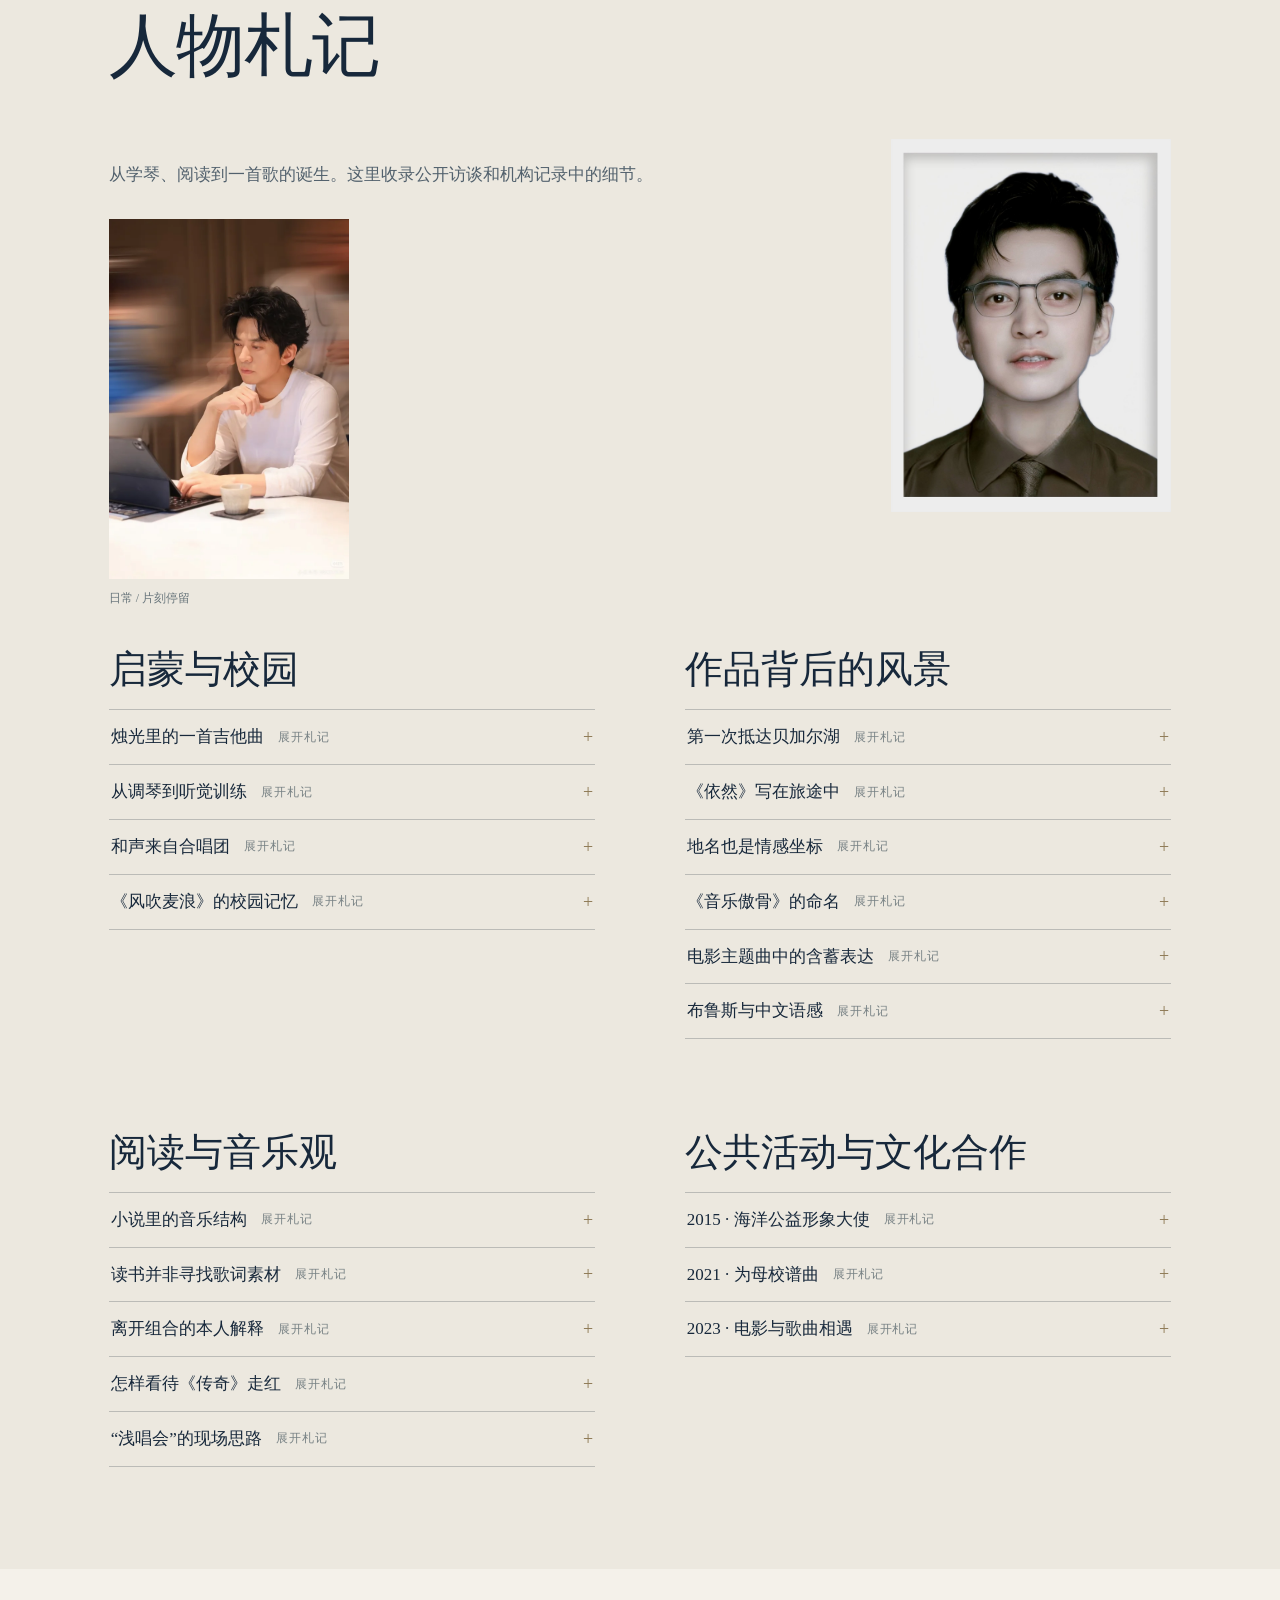
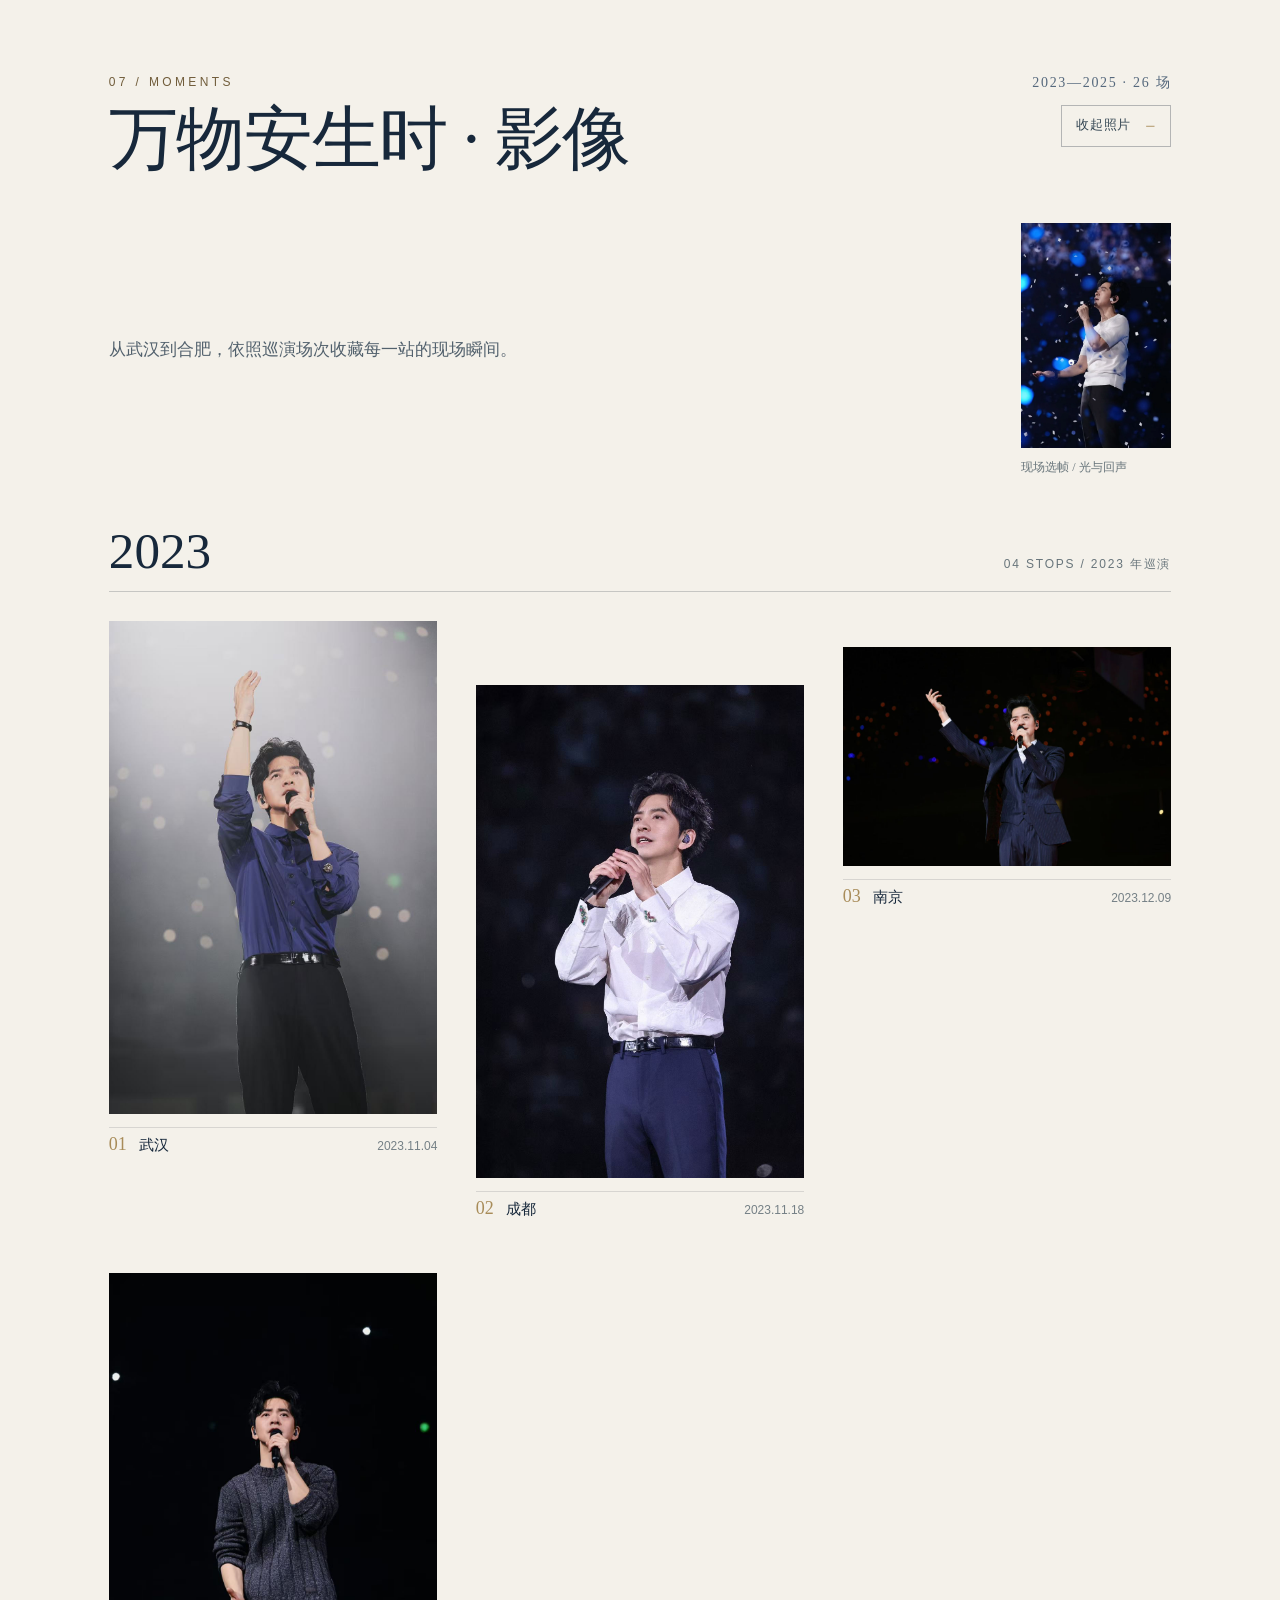
==== commit a22433c2: "Show loading state for background music" ====
--- a/site/index.html
+++ b/site/index.html
@@ -635,6 +635,13 @@
       color: #e5c995;
       border-color: rgba(229,201,149,.65);
       background: rgba(229,201,149,.06);
+    }
+    .topline nav .music-toggle[aria-busy="true"] {
+      cursor: wait;
+      opacity: .72;
+    }
+    .topline nav .music-toggle:disabled {
+      cursor: wait;
     }
     .music-icon {
       font-size: 14px;
@@ -2188,6 +2195,10 @@
 
   toggle.addEventListener("click", async () => {
     if (music.paused) {
+      toggle.disabled = true;
+      toggle.setAttribute("aria-busy", "true");
+      label.textContent = "载入中…";
+      toggle.setAttribute("aria-label", "正在载入背景音乐");
       try {
         await music.play();
         icon.textContent = "Ⅱ";
@@ -2198,6 +2209,9 @@
         label.textContent = "无法播放";
         toggle.setAttribute("aria-label", "背景音乐暂时无法播放");
         toggle.setAttribute("aria-pressed", "false");
+      } finally {
+        toggle.disabled = false;
+        toggle.removeAttribute("aria-busy");
       }
     } else {
       music.pause();
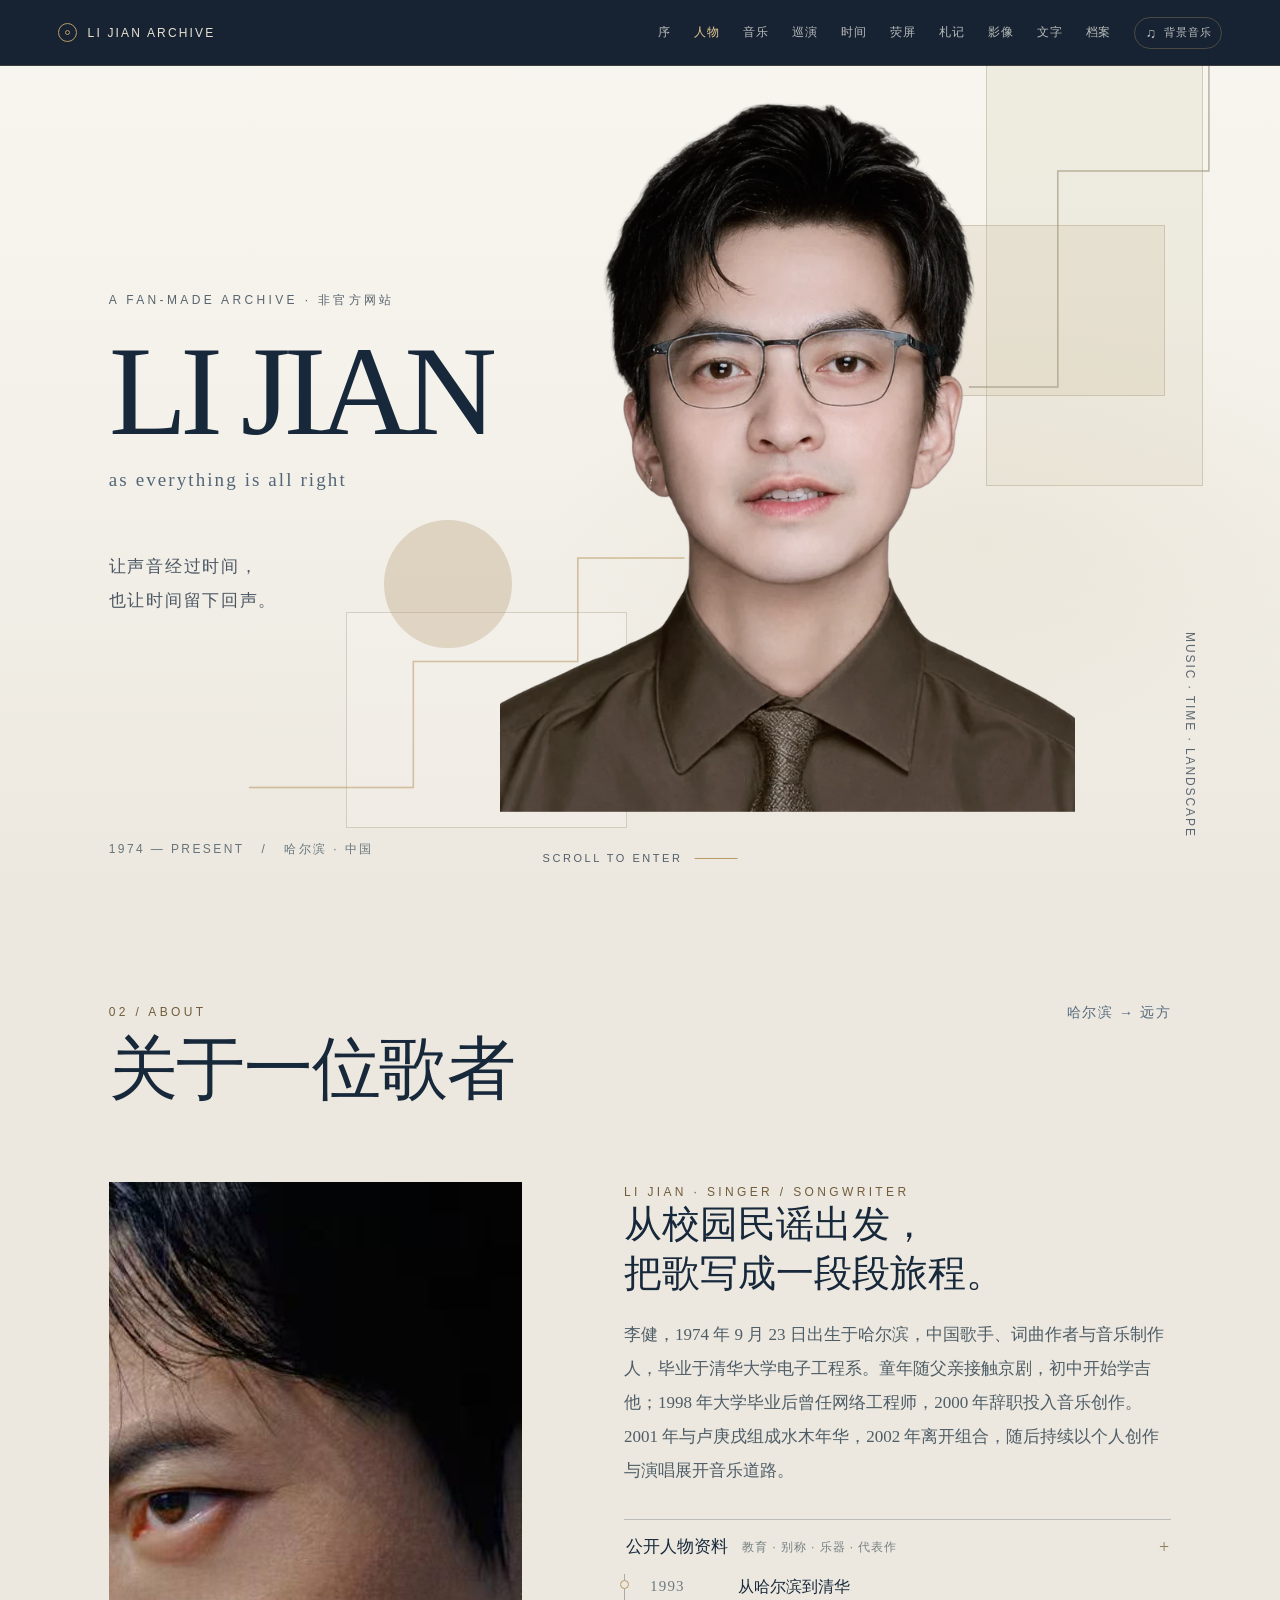
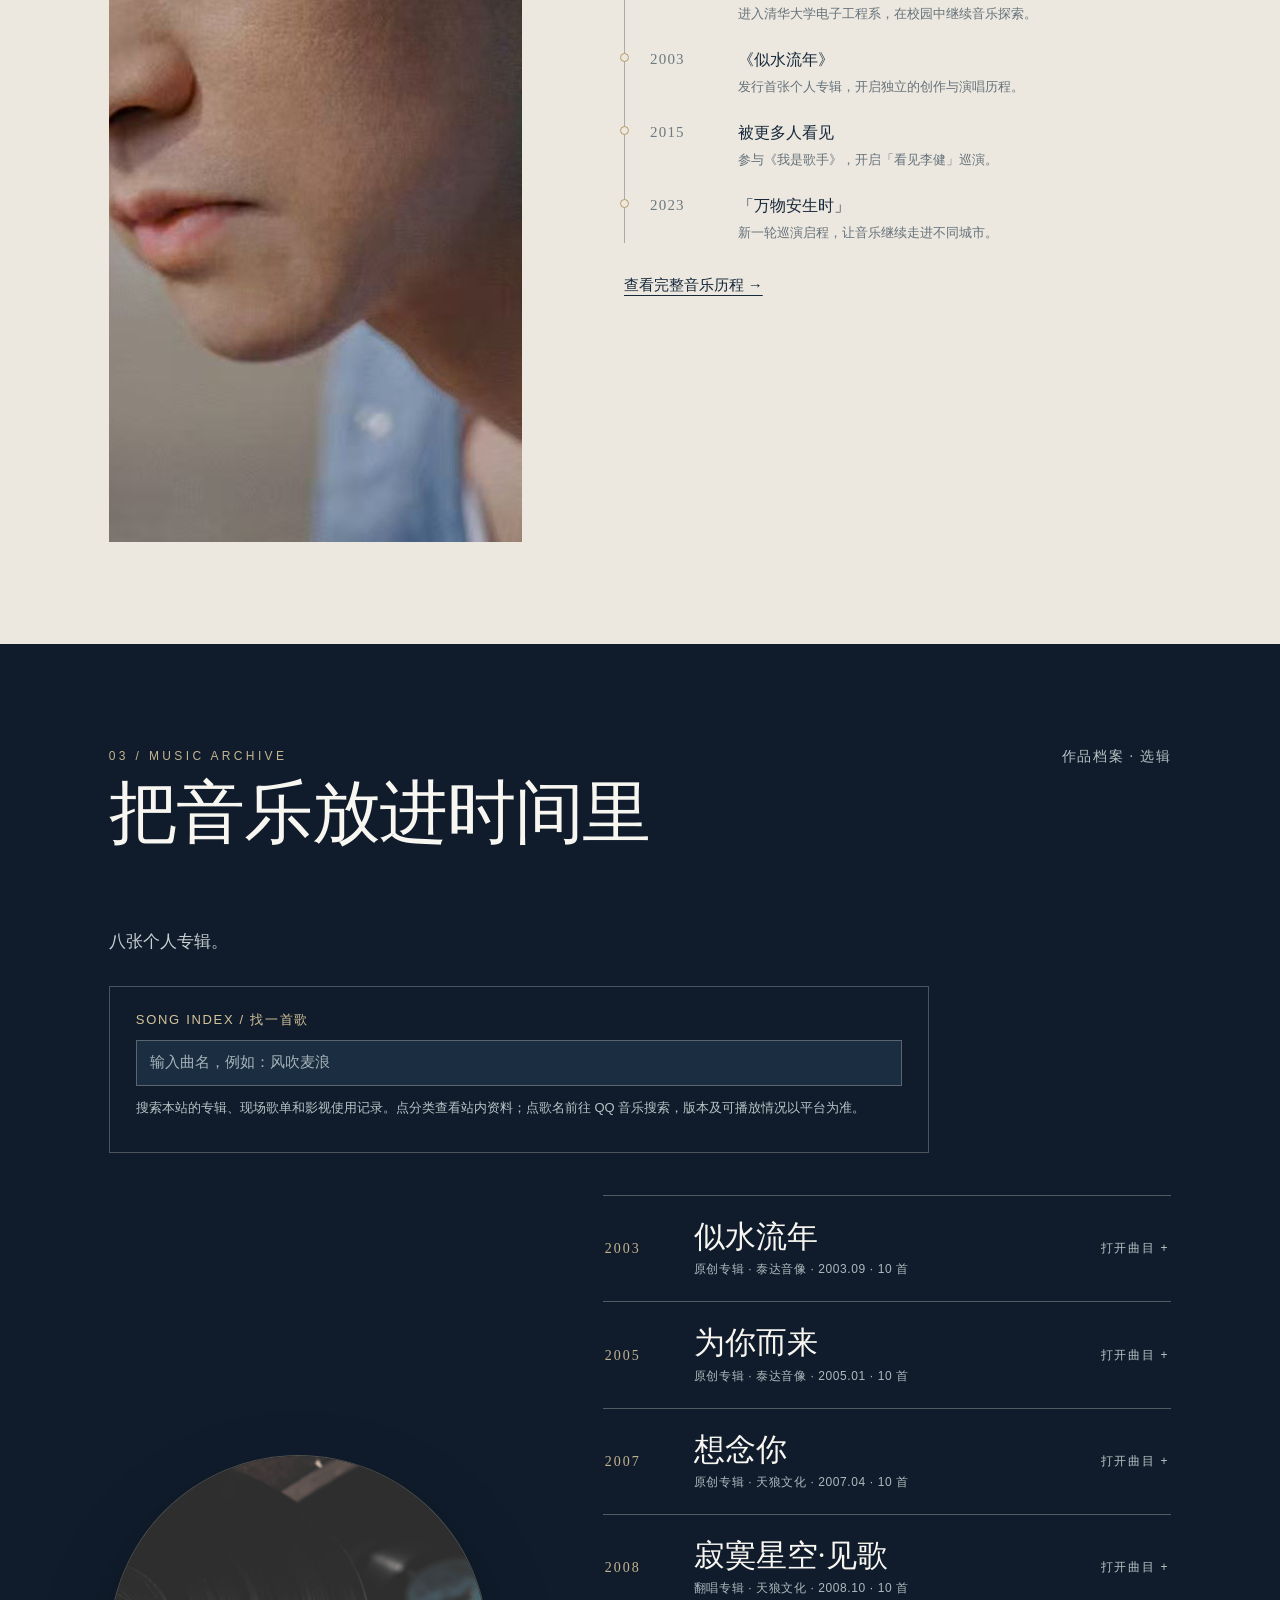
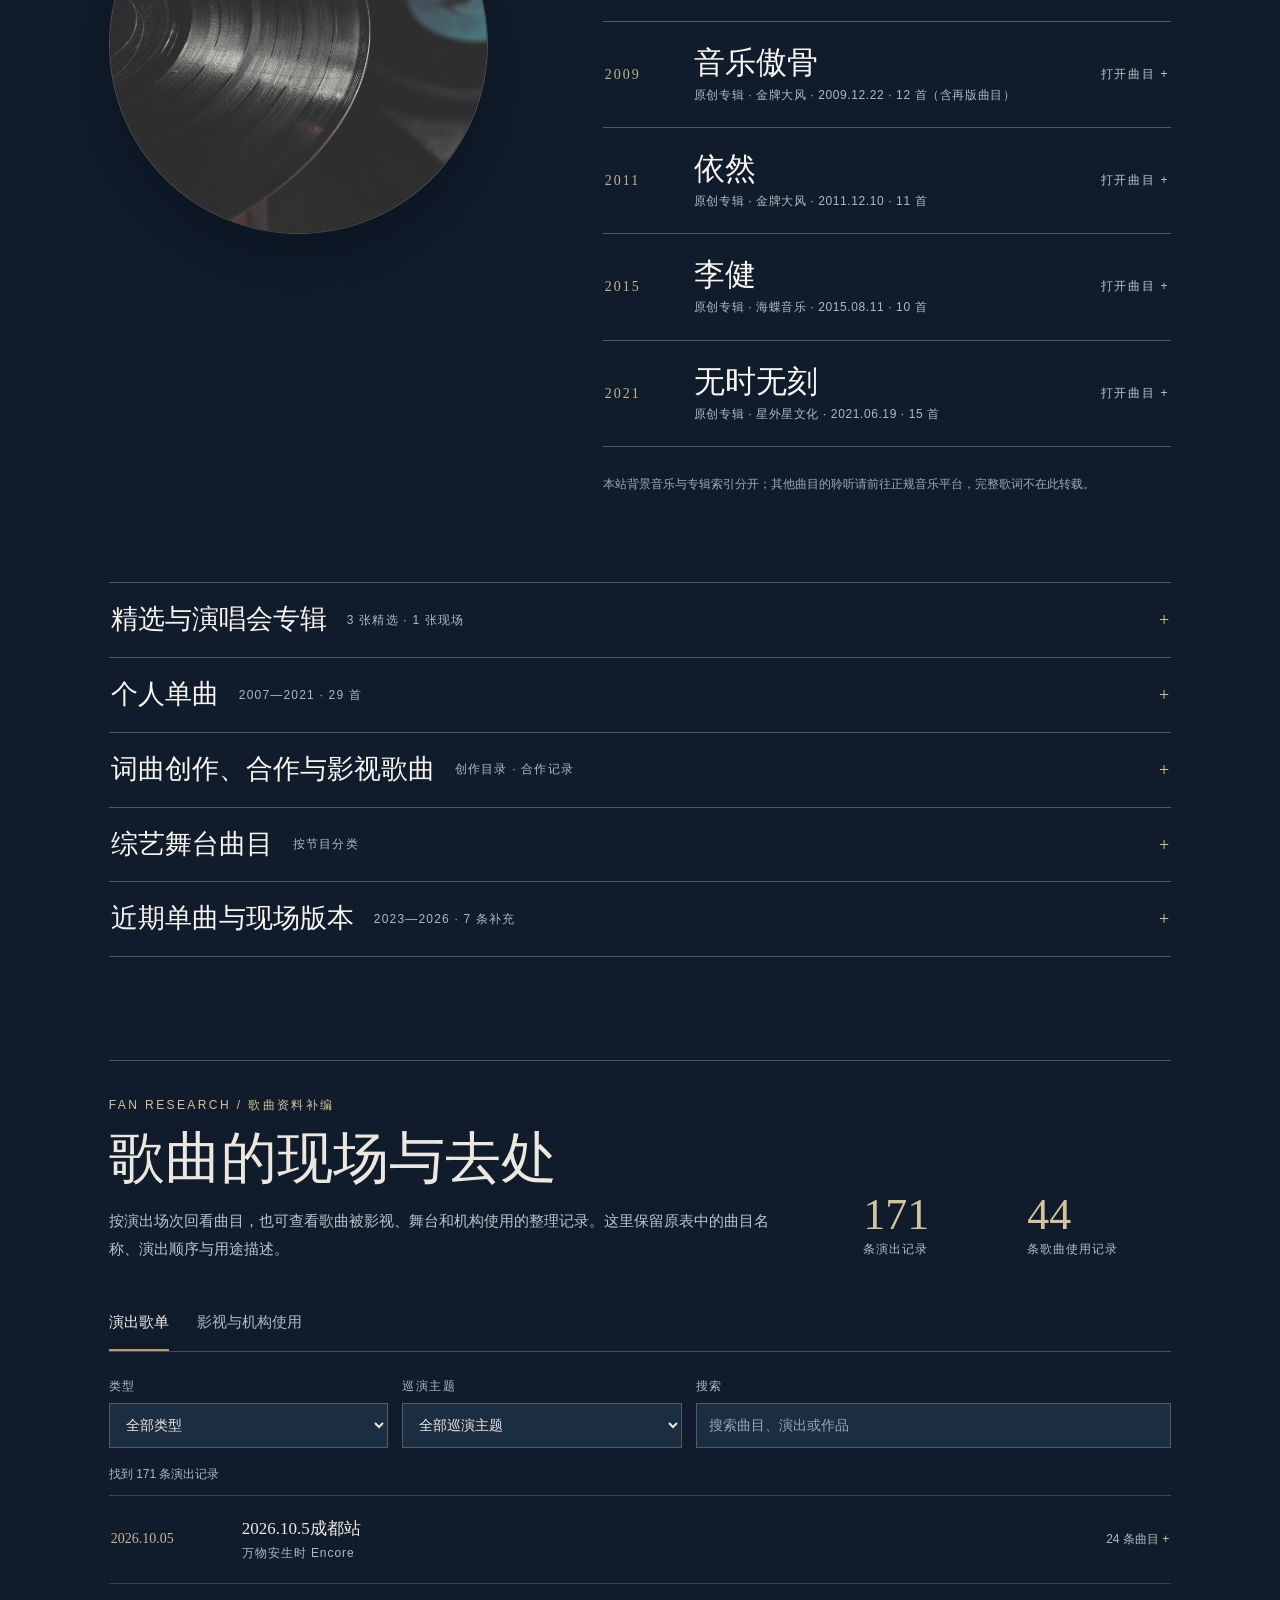
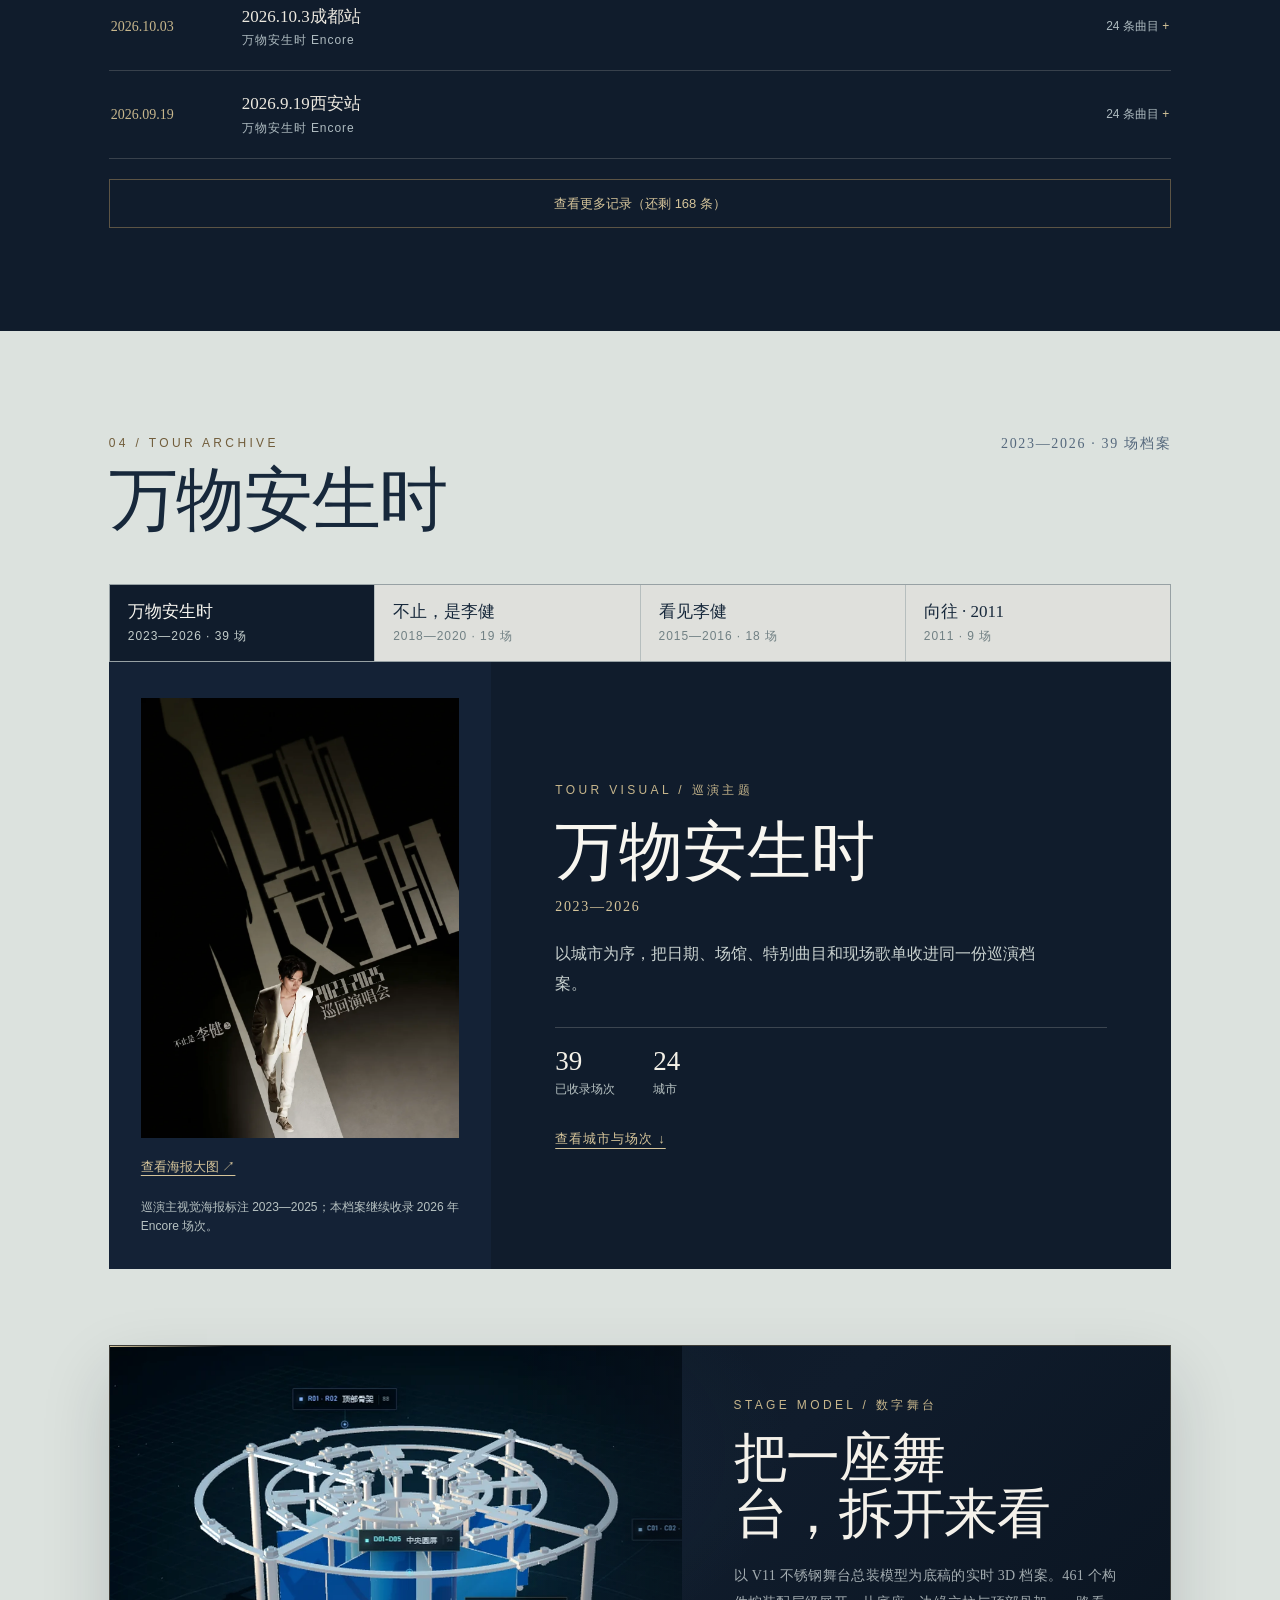
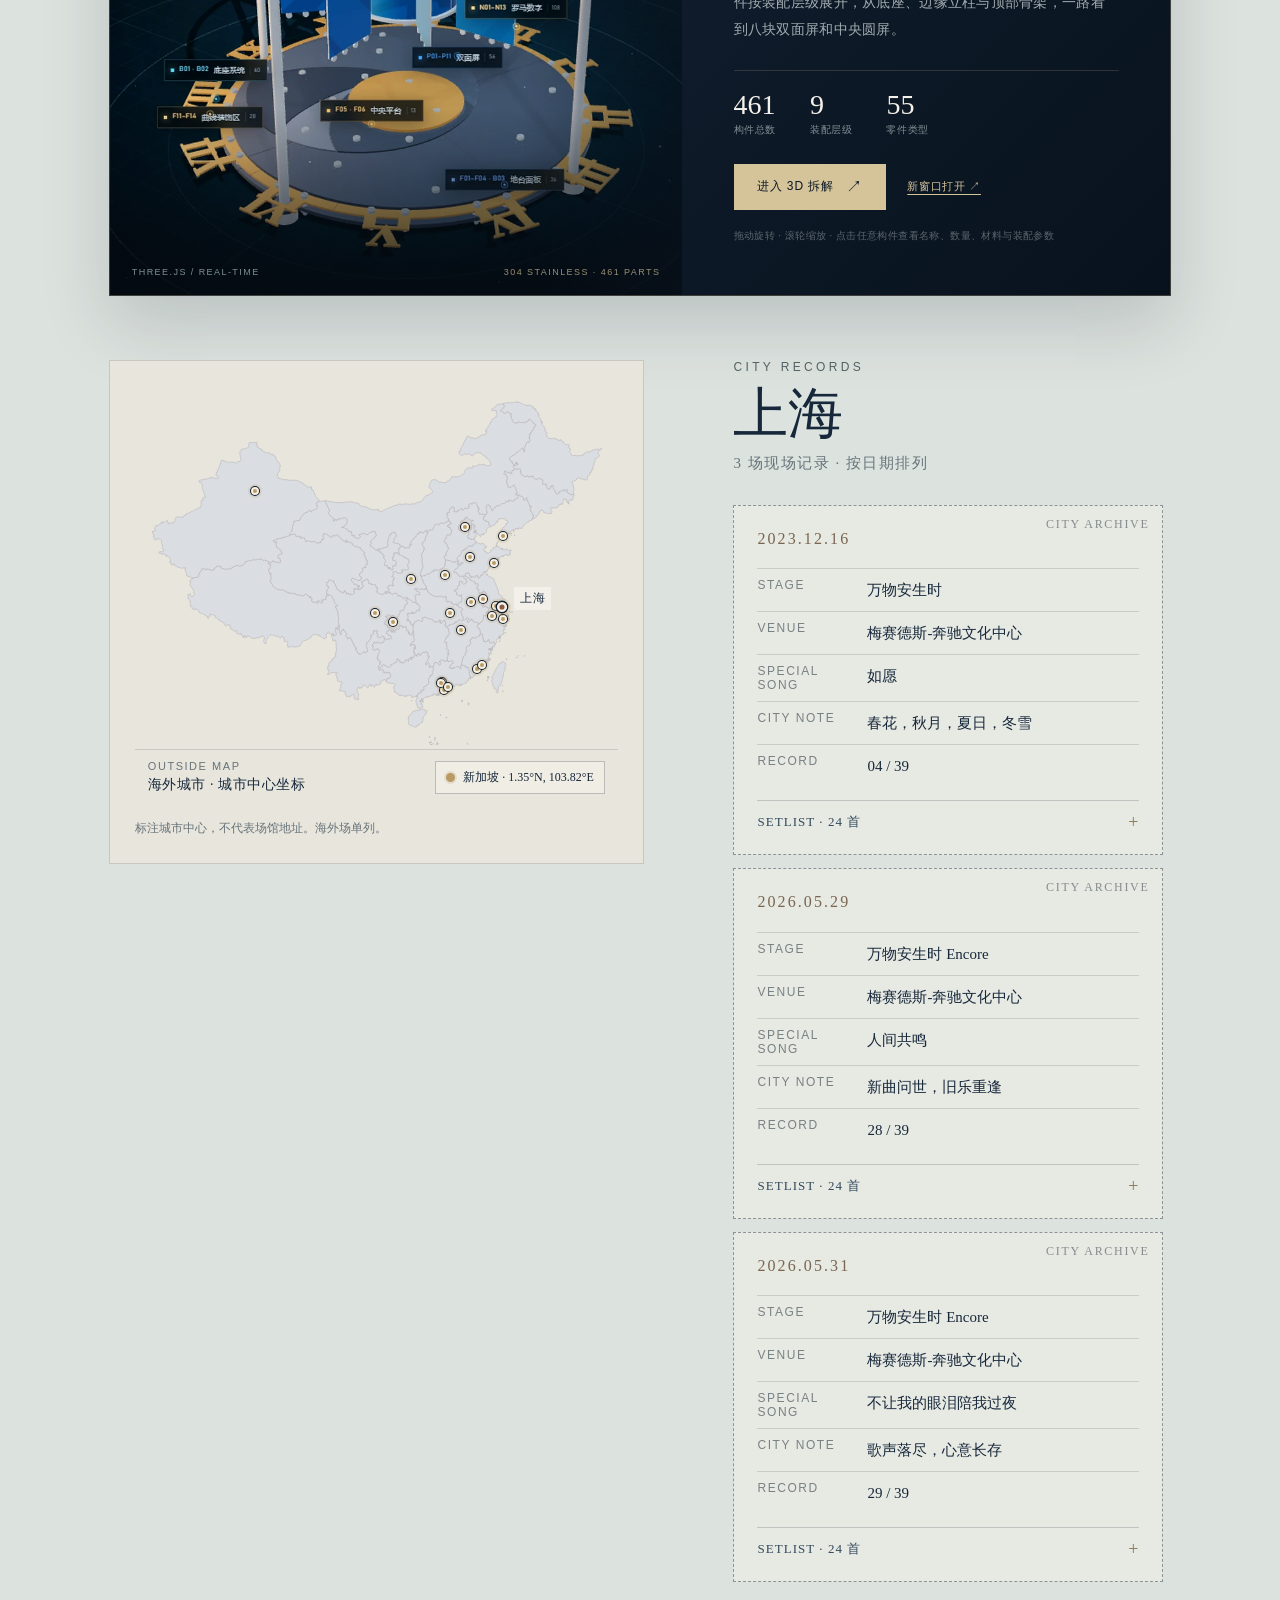
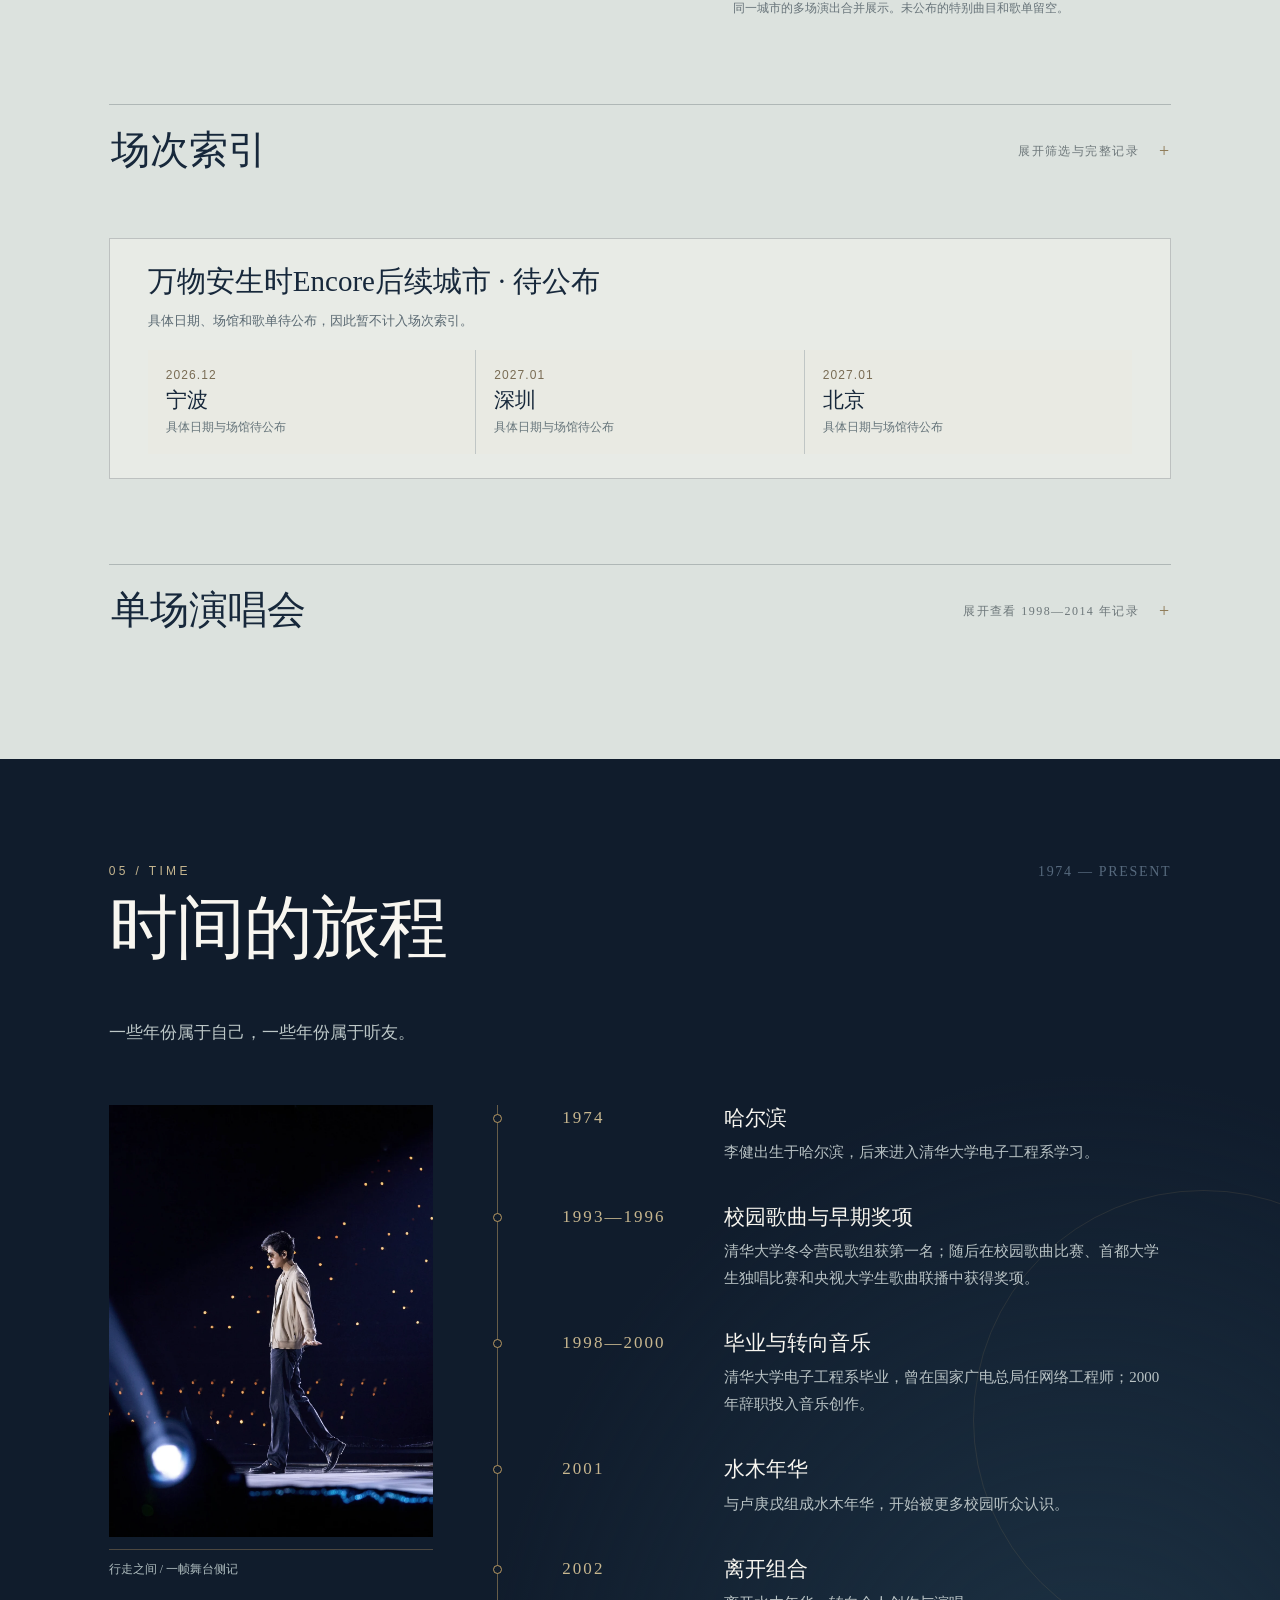
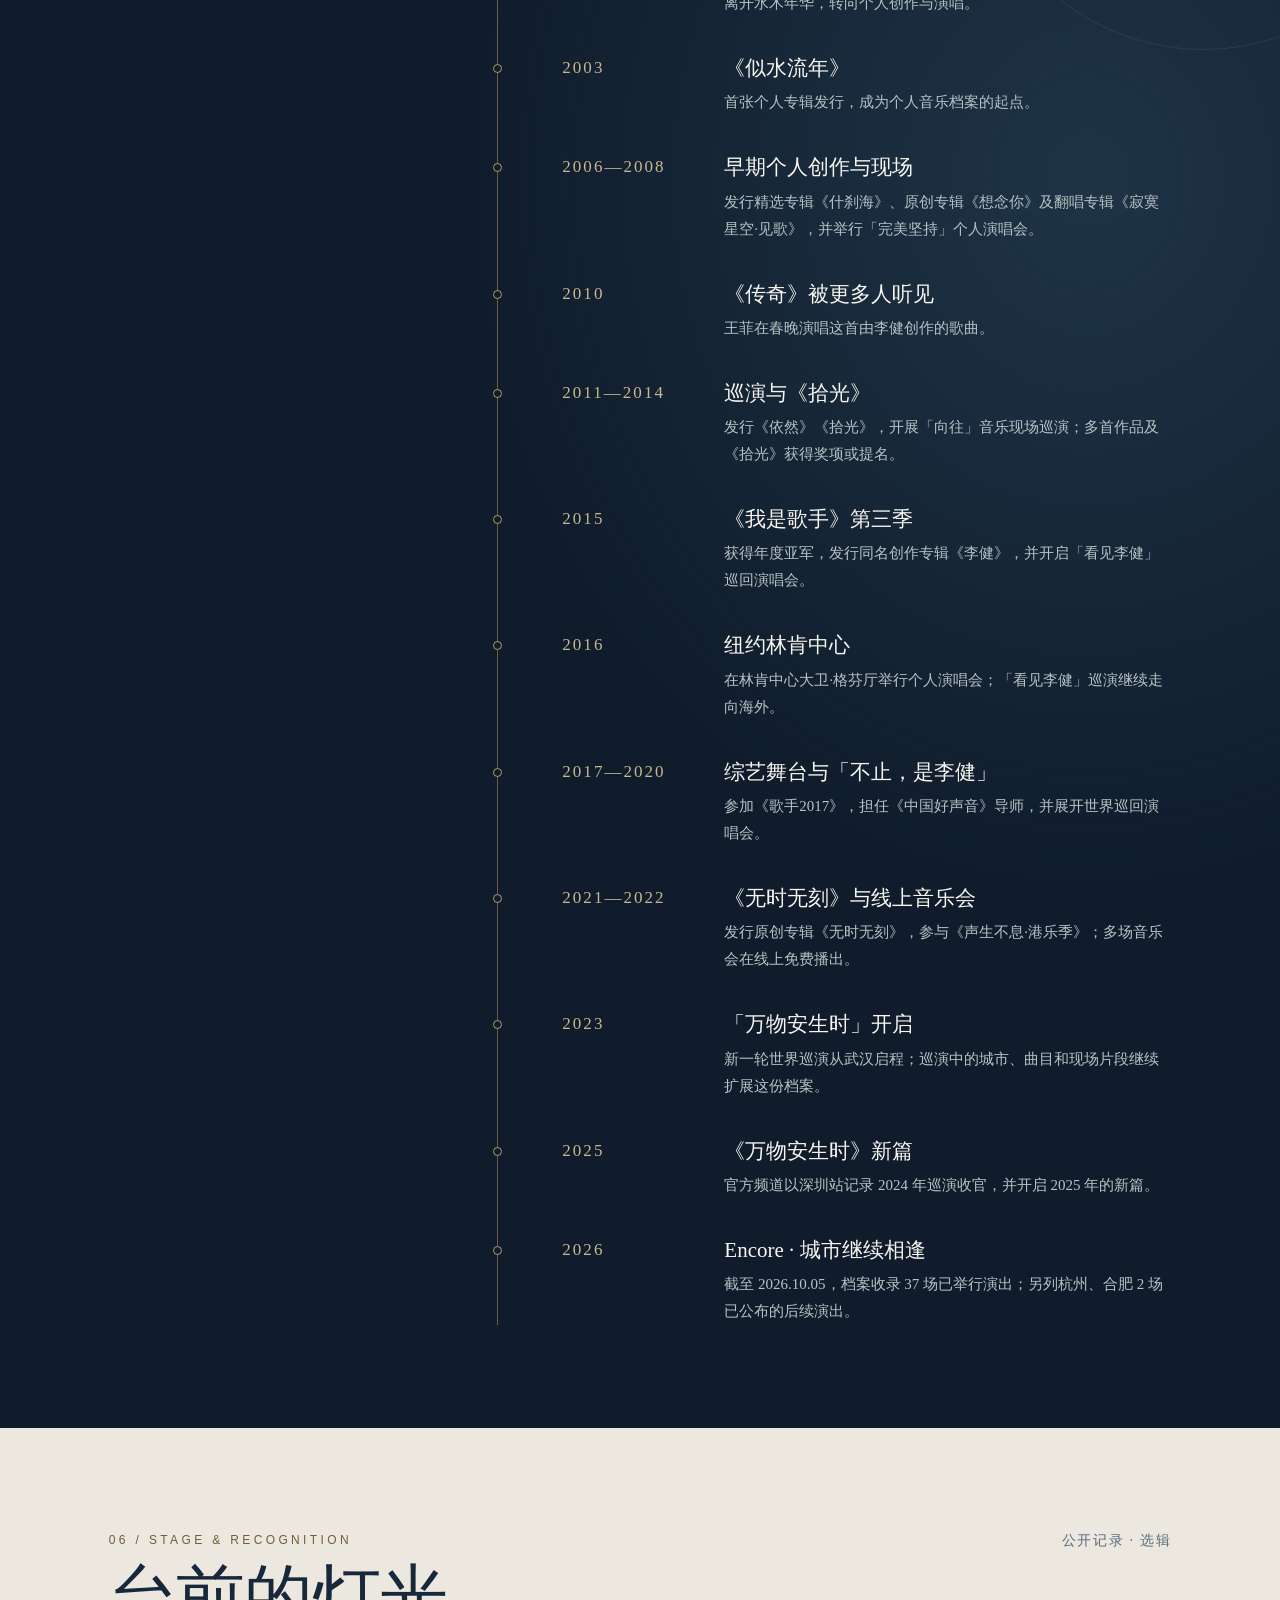
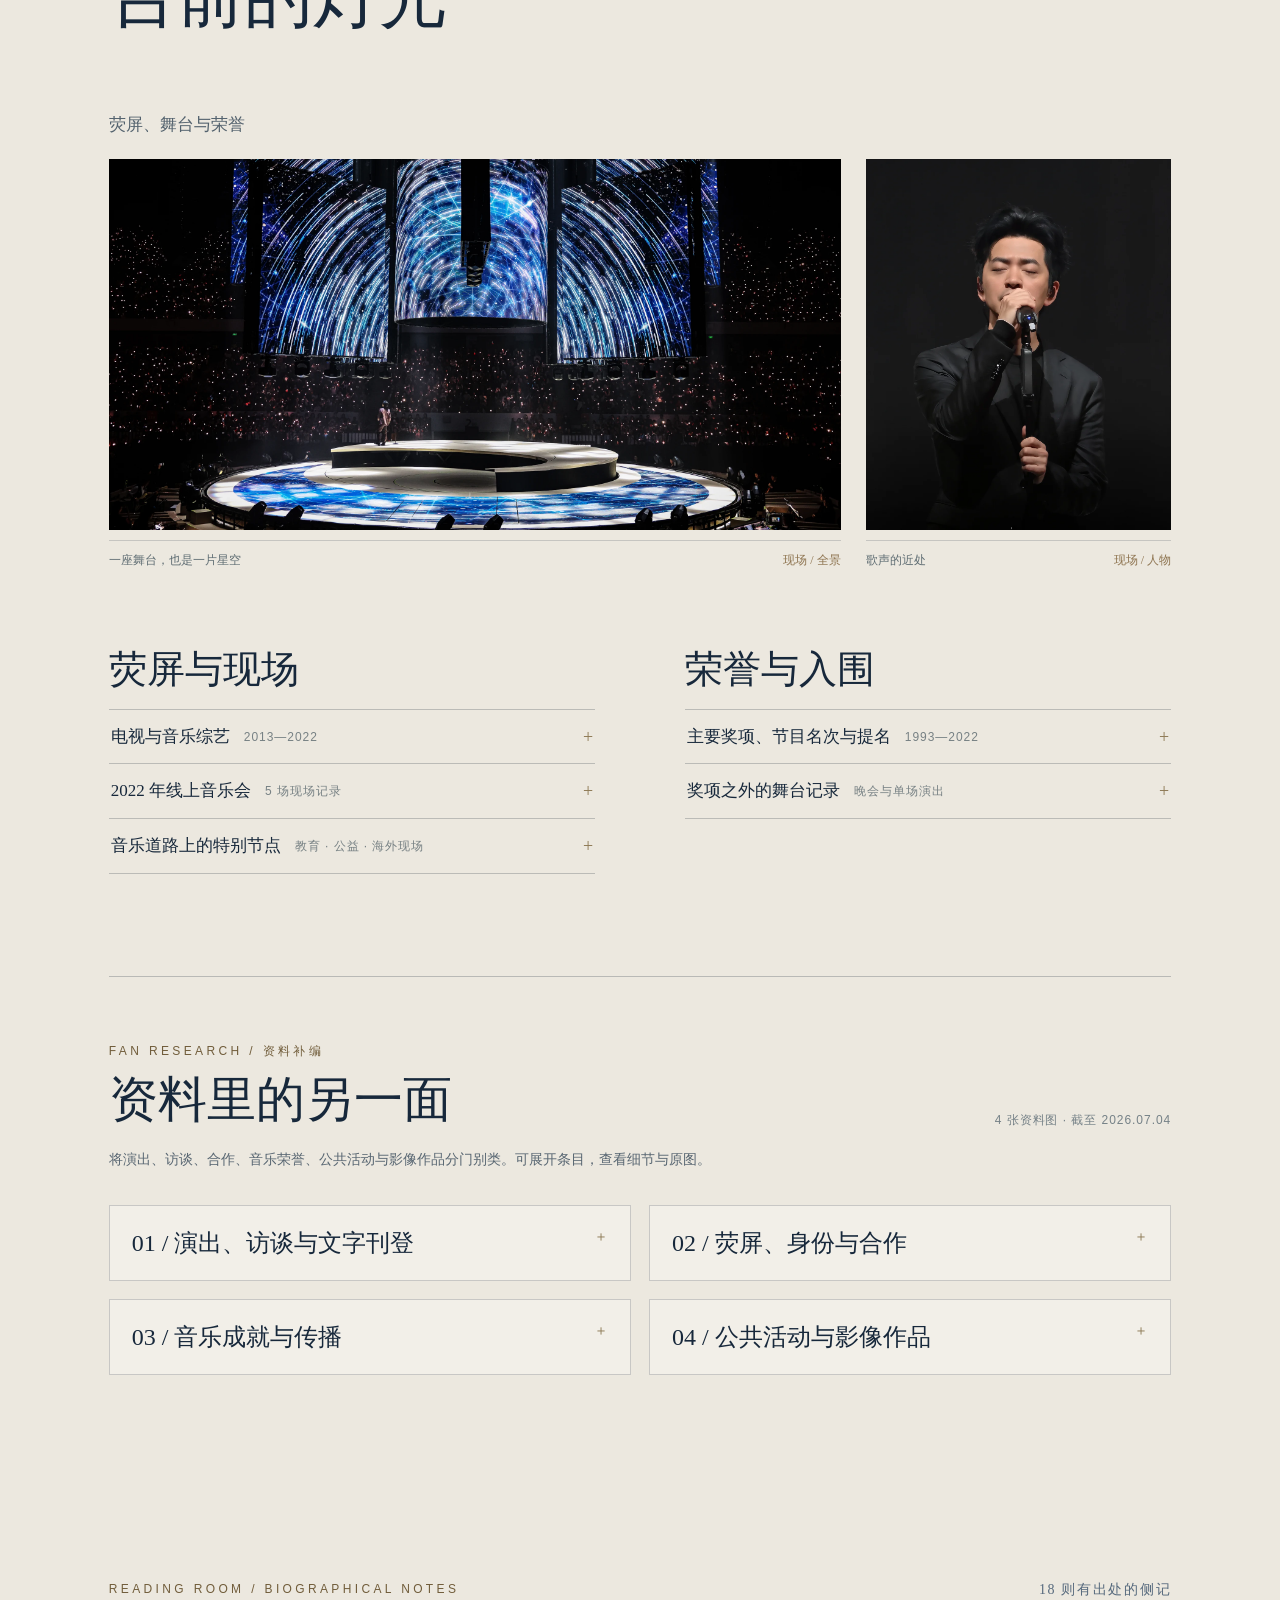
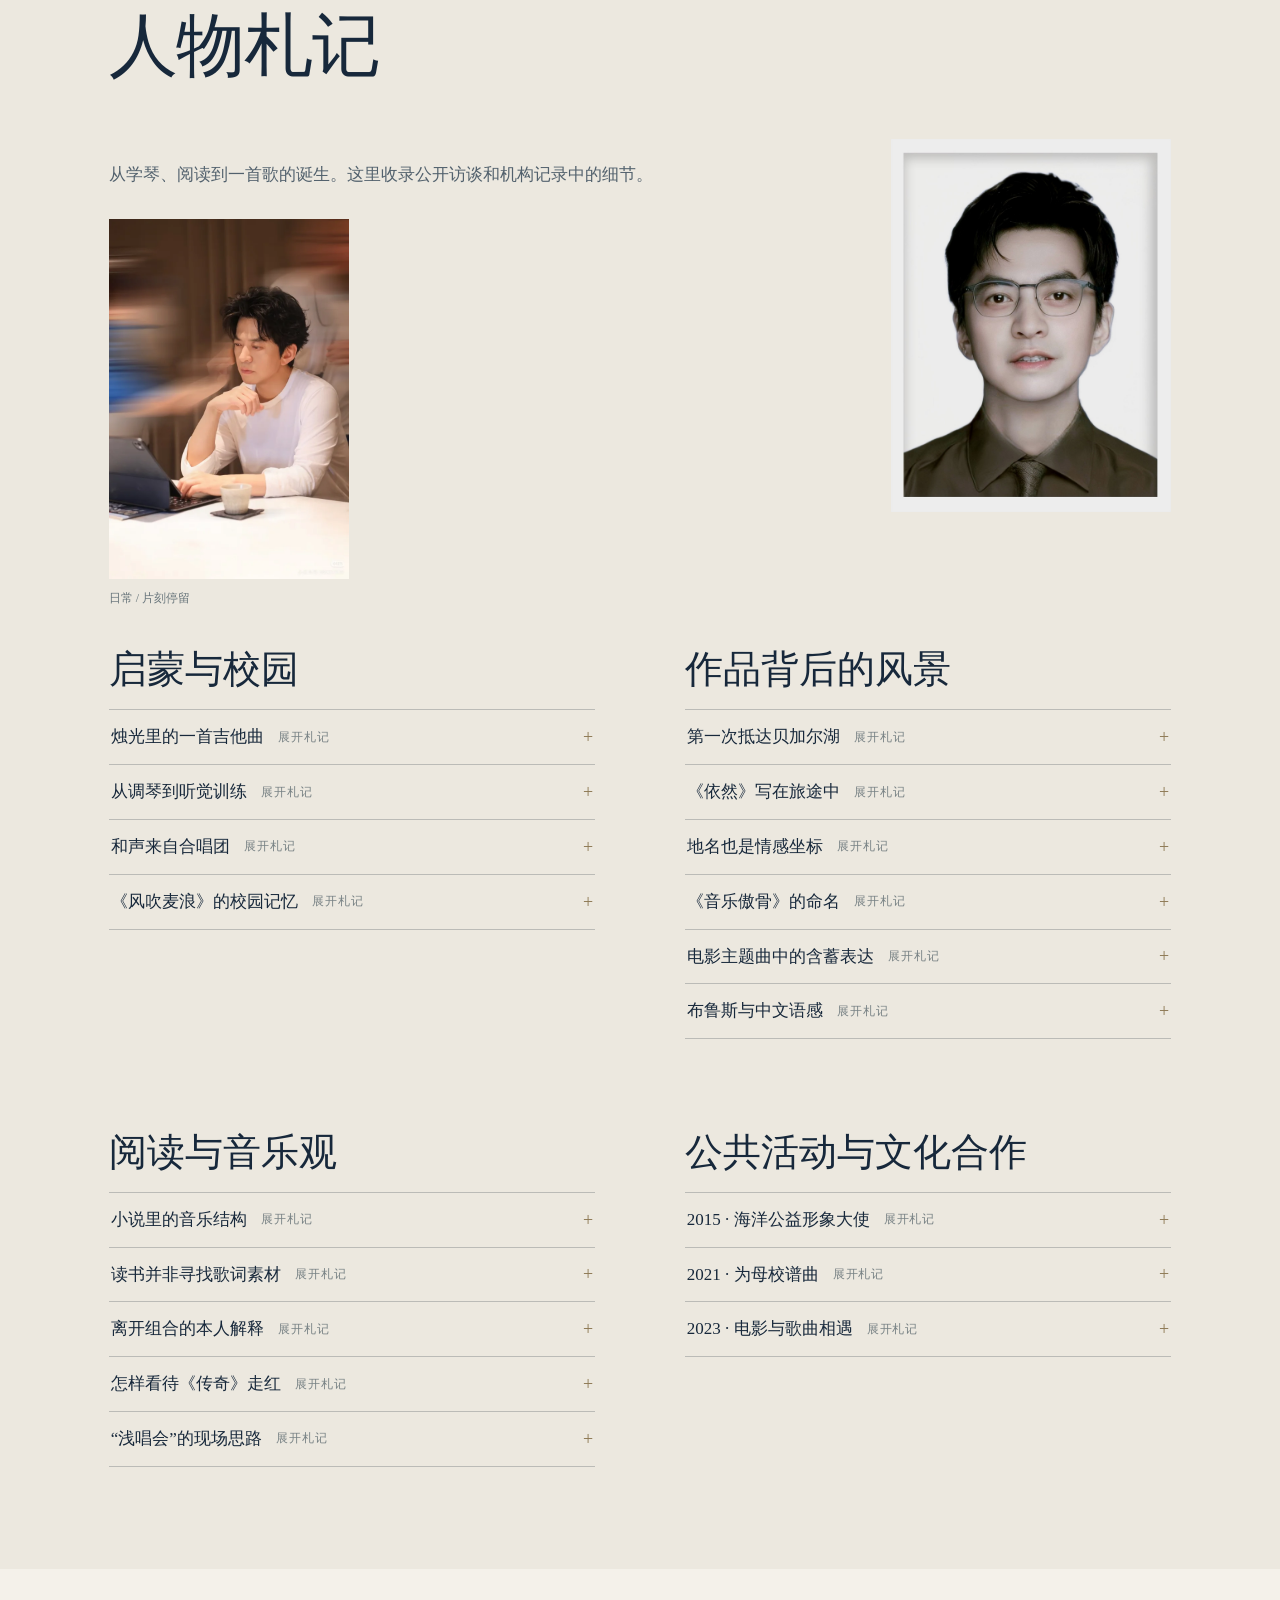
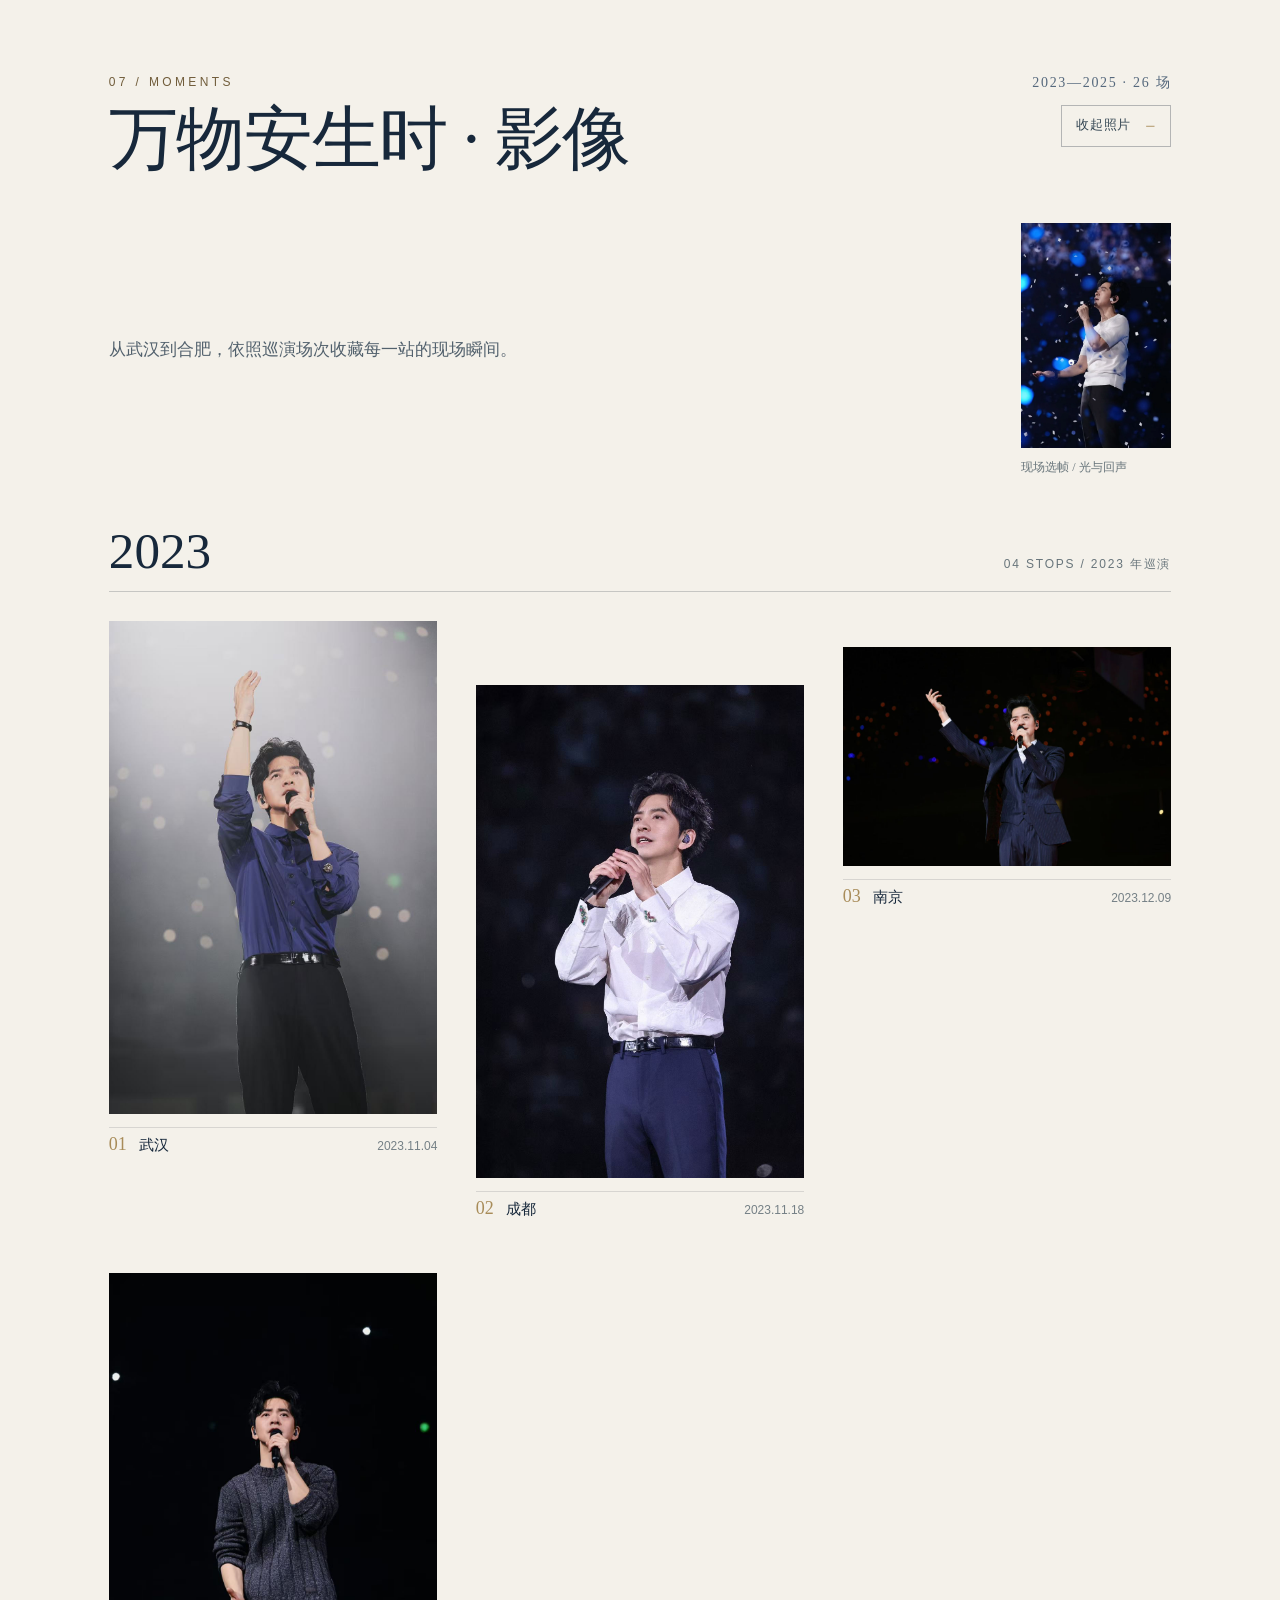
==== commit 2c09e7fd: "Embed stage viewer into a single archive-framed top bar" ====
--- a/site/index.html
+++ b/site/index.html
@@ -677,7 +677,7 @@
       }
     }
 </style>
-  <link rel="stylesheet" href="stage-model.css?v=20261023-1">
+  <link rel="stylesheet" href="stage-model.css?v=20261023-2">
 </head>
 <body>
 <audio id="background-music" loop preload="none">
@@ -1415,9 +1415,10 @@
     <div class="stage-model-dialog-bar">
       <div class="stage-model-dialog-title" id="stage-model-dialog-title">
         <b>V11</b><span>不锈钢舞台 · 实时拆解档案</span>
+        <em>结构视图 / TECHNICAL CUTAWAY</em>
       </div>
       <div class="stage-model-dialog-actions">
-        <a id="stage-model-new-window" href="stage-model/" target="_blank" rel="noopener noreferrer">新窗口打开 ↗</a>
+        <a id="stage-model-new-window" href="stage-model/" target="_blank" rel="noopener noreferrer">完整界面 ↗</a>
         <button id="stage-model-close" type="button" aria-label="关闭 3D 舞台模型">关闭 <kbd>Esc</kbd></button>
       </div>
     </div>
@@ -1426,7 +1427,7 @@
         <i aria-hidden="true"></i>
         <span>正在载入 461 个构件</span>
       </div>
-      <iframe id="stage-model-frame" title="V11 不锈钢舞台 3D 拆解" data-src="stage-model/" loading="lazy" allow="fullscreen; autoplay"></iframe>
+      <iframe id="stage-model-frame" title="V11 不锈钢舞台 3D 拆解" data-src="stage-model/?embed=1&amp;v=20261023-2" loading="lazy" allow="fullscreen; autoplay"></iframe>
     </div>
   </div>
 </div>
--- a/site/stage-model.css
+++ b/site/stage-model.css
@@ -225,7 +225,7 @@
   padding: 0 18px 0 22px;
   color: #e8f2fa;
   background: linear-gradient(180deg, #0b1723, #07111a);
-  border-bottom: 1px solid rgba(100, 228, 255, 0.14);
+  border-bottom: 1px solid rgba(213, 196, 154, 0.24);
 }
 
 .stage-model-dialog-title {
@@ -236,11 +236,19 @@
 }
 
 .stage-model-dialog-title b {
-  color: #64e4ff;
-  font-family: "Bahnschrift", "Aptos", sans-serif;
-  font-size: 13px;
-  font-weight: 500;
+  color: #d5c49a;
+  font-family: var(--serif);
+  font-size: 15px;
+  font-weight: 400;
+  letter-spacing: 0.12em;
+}
+
+.stage-model-dialog-title em {
+  color: rgba(213, 196, 154, 0.62);
+  font: 9px/1.5 var(--sans);
+  font-style: normal;
   letter-spacing: 0.1em;
+  white-space: nowrap;
 }
 
 .stage-model-dialog-title span {
@@ -266,9 +274,9 @@
   gap: 7px;
   min-height: 32px;
   padding: 0 11px;
-  color: rgba(209, 226, 237, 0.74);
+  color: rgba(233, 227, 212, 0.78);
   background: transparent;
-  border: 1px solid rgba(139, 189, 216, 0.16);
+  border: 1px solid rgba(213, 196, 154, 0.2);
   font-size: 10px;
   letter-spacing: 0.05em;
   text-decoration: none;
@@ -278,9 +286,9 @@
 
 .stage-model-dialog-actions a:hover,
 .stage-model-dialog-actions button:hover {
-  color: #e8f2fa;
-  border-color: rgba(100, 228, 255, 0.38);
-  background: rgba(100, 228, 255, 0.06);
+  color: #f4f1ea;
+  border-color: rgba(213, 196, 154, 0.52);
+  background: rgba(213, 196, 154, 0.07);
 }
 
 .stage-model-dialog-actions kbd {
@@ -380,6 +388,10 @@
     max-width: 150px;
   }
 
+  .stage-model-dialog-title em {
+    display: none;
+  }
+
   .stage-model-dialog-actions a {
     display: none;
   }
